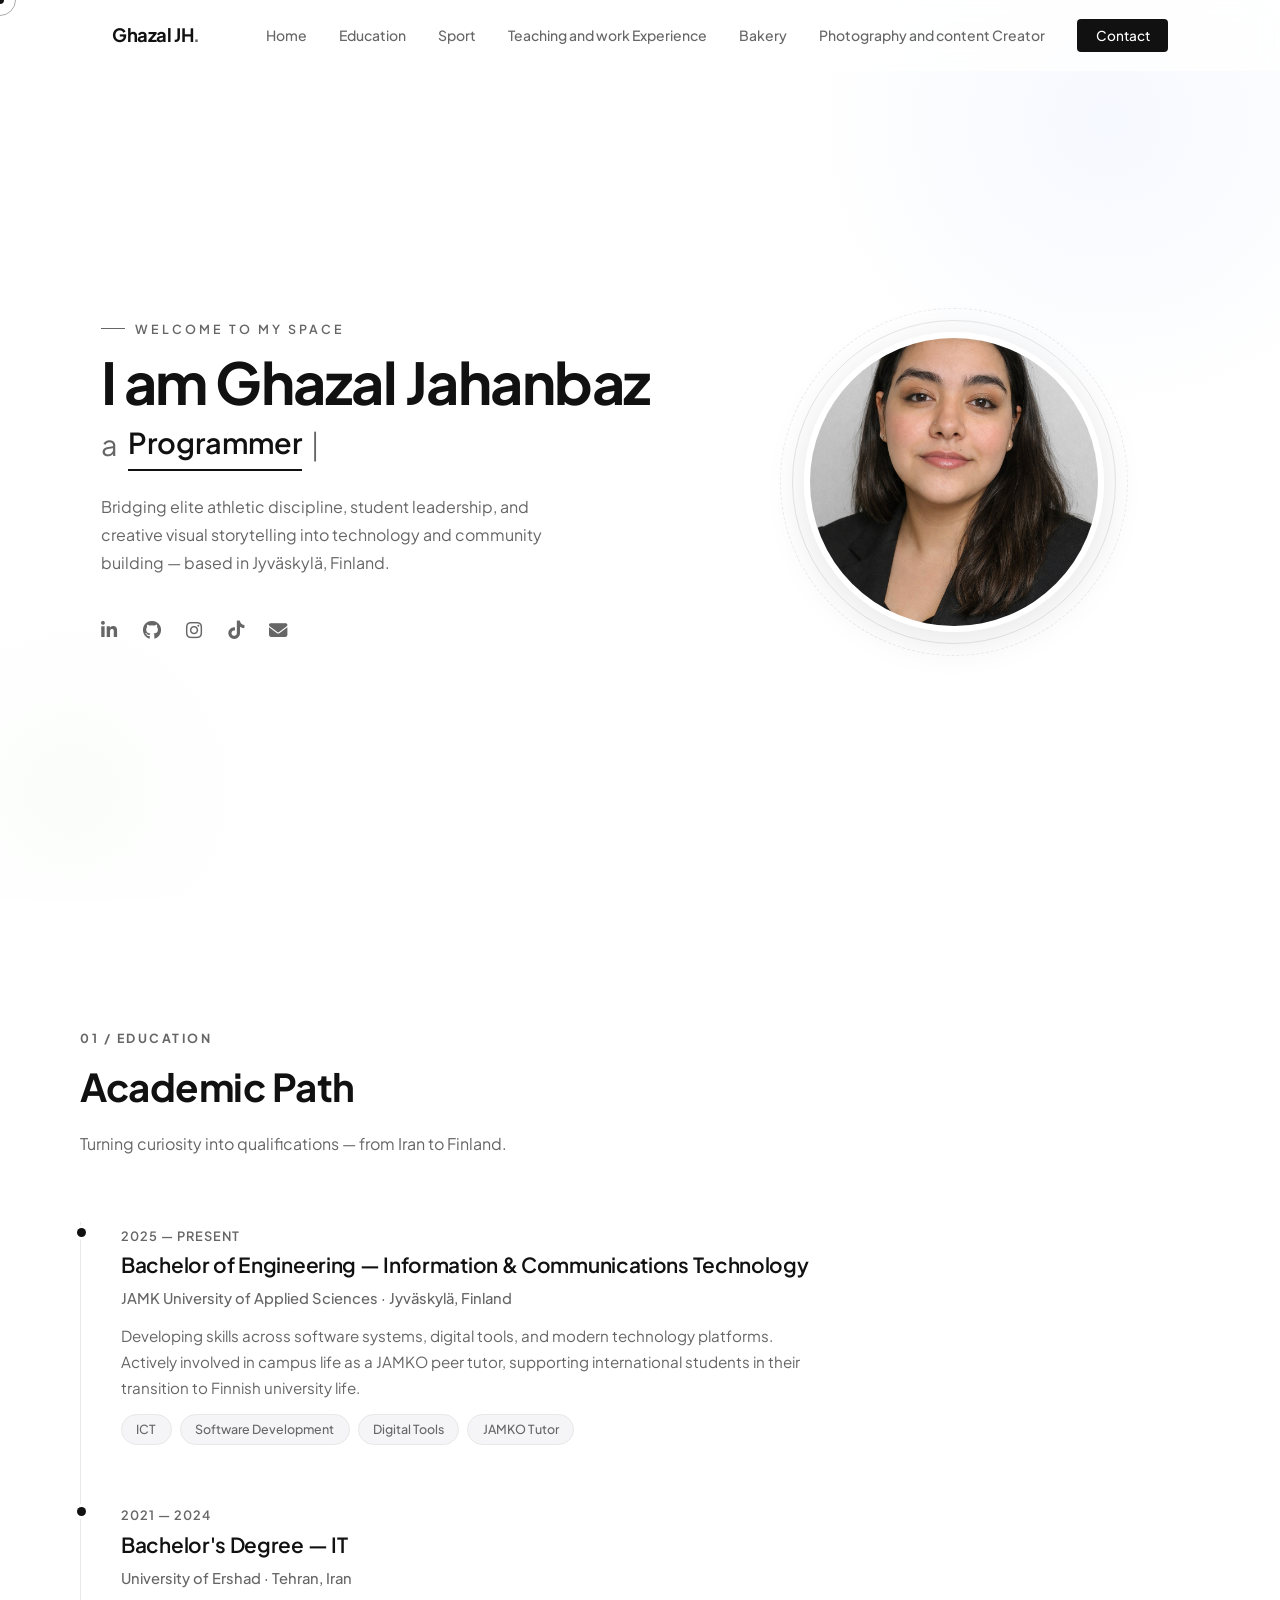
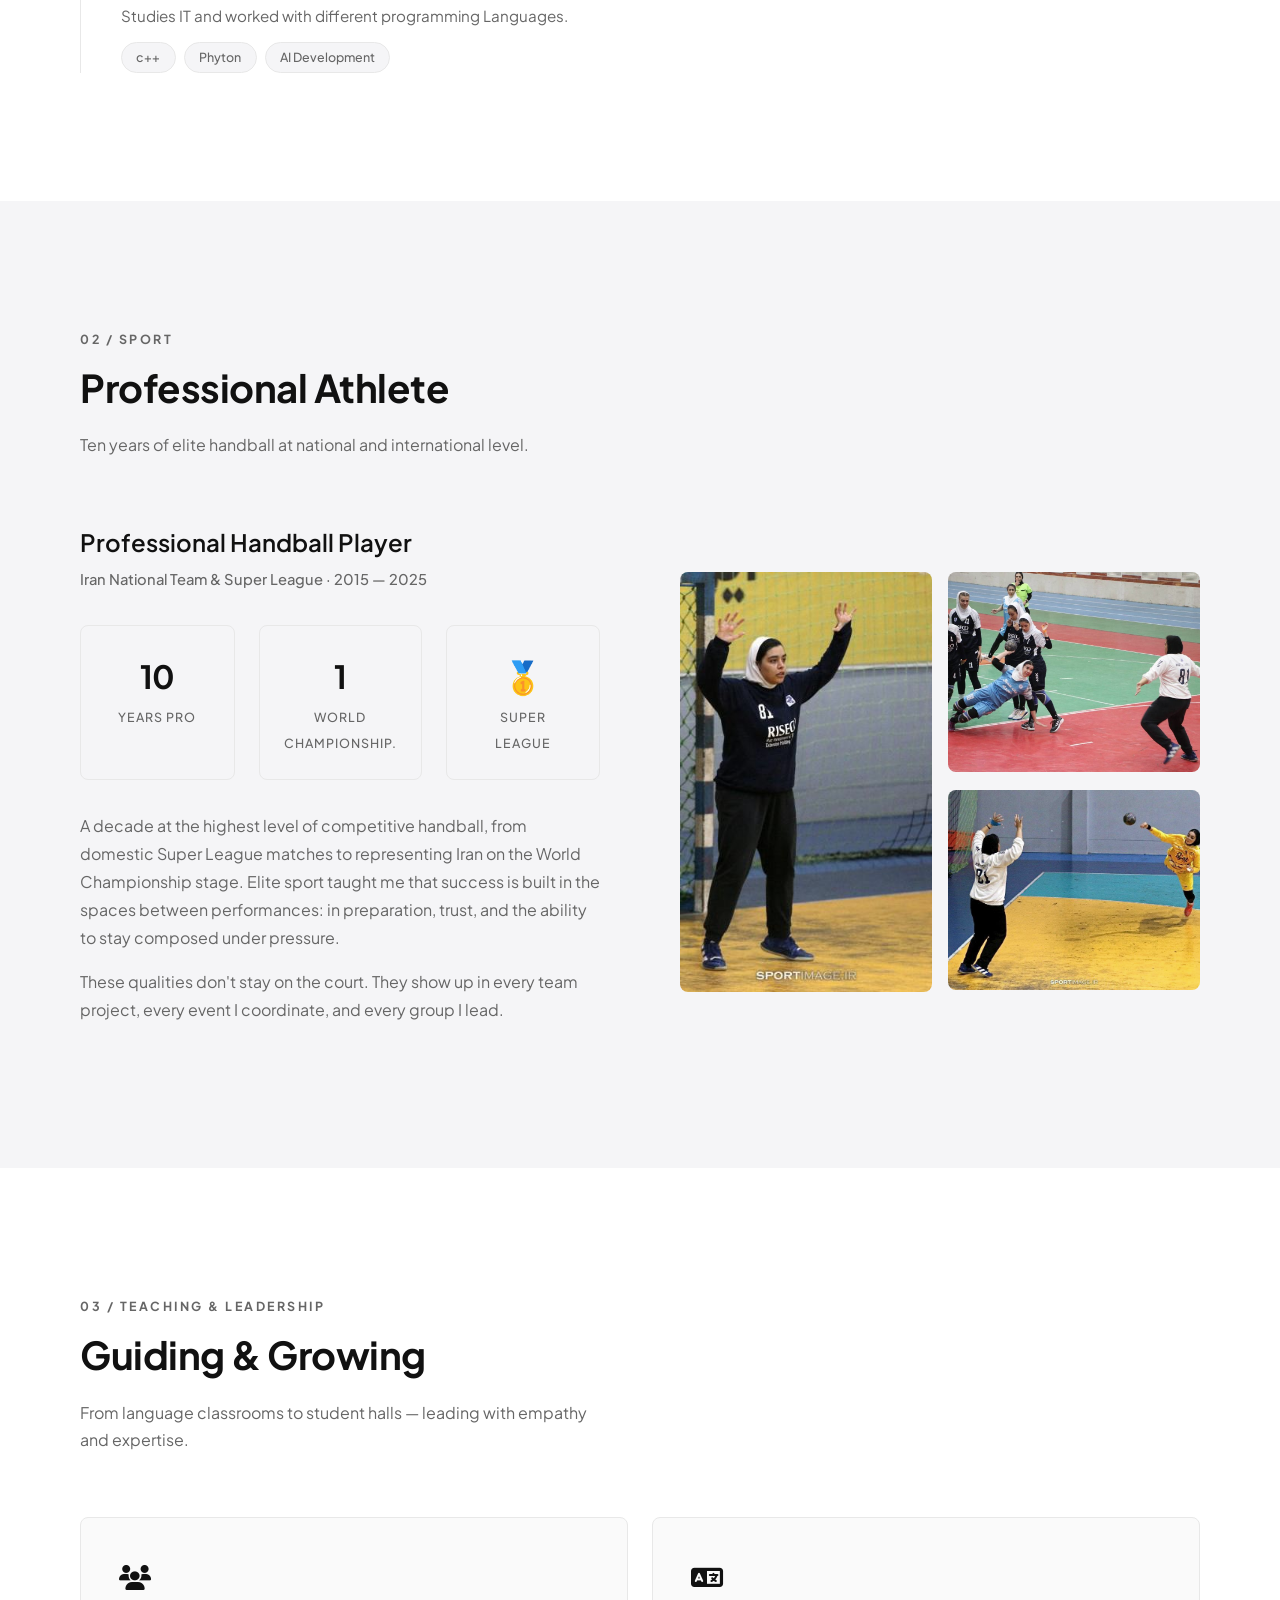
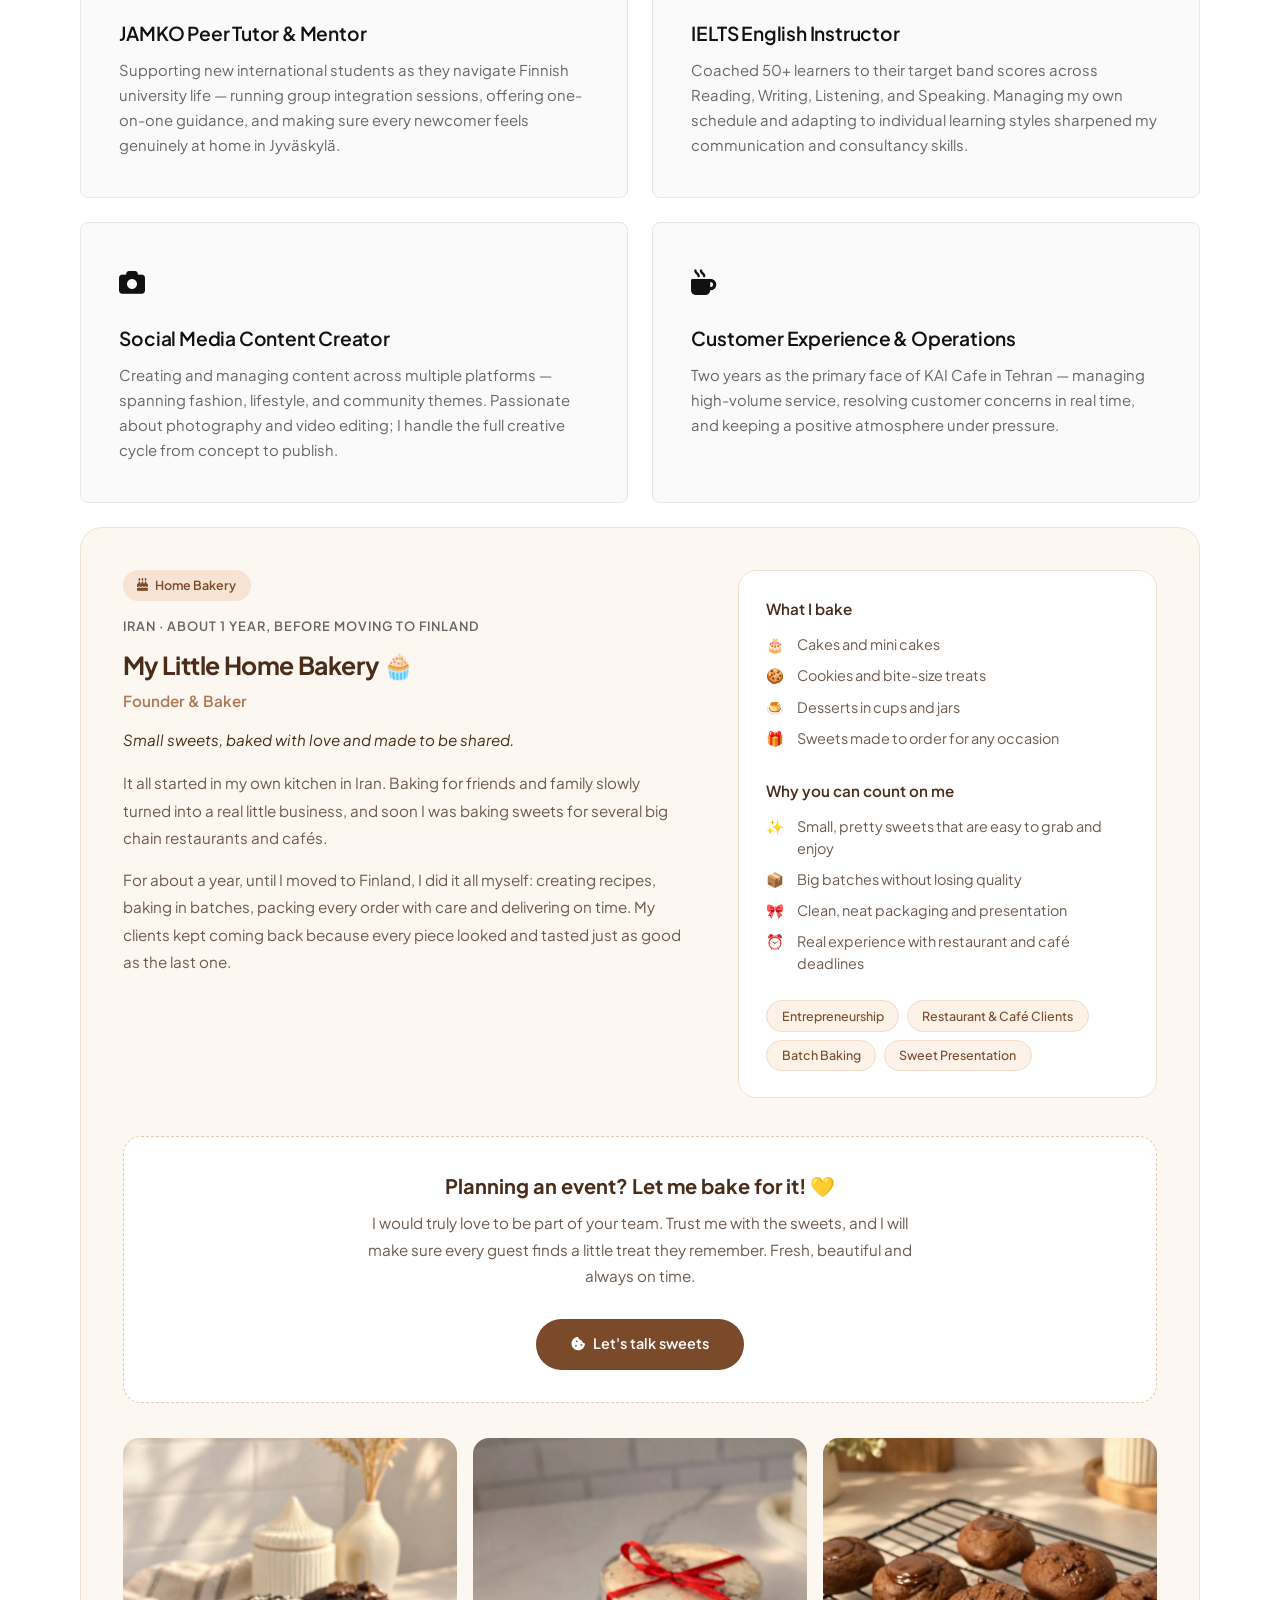
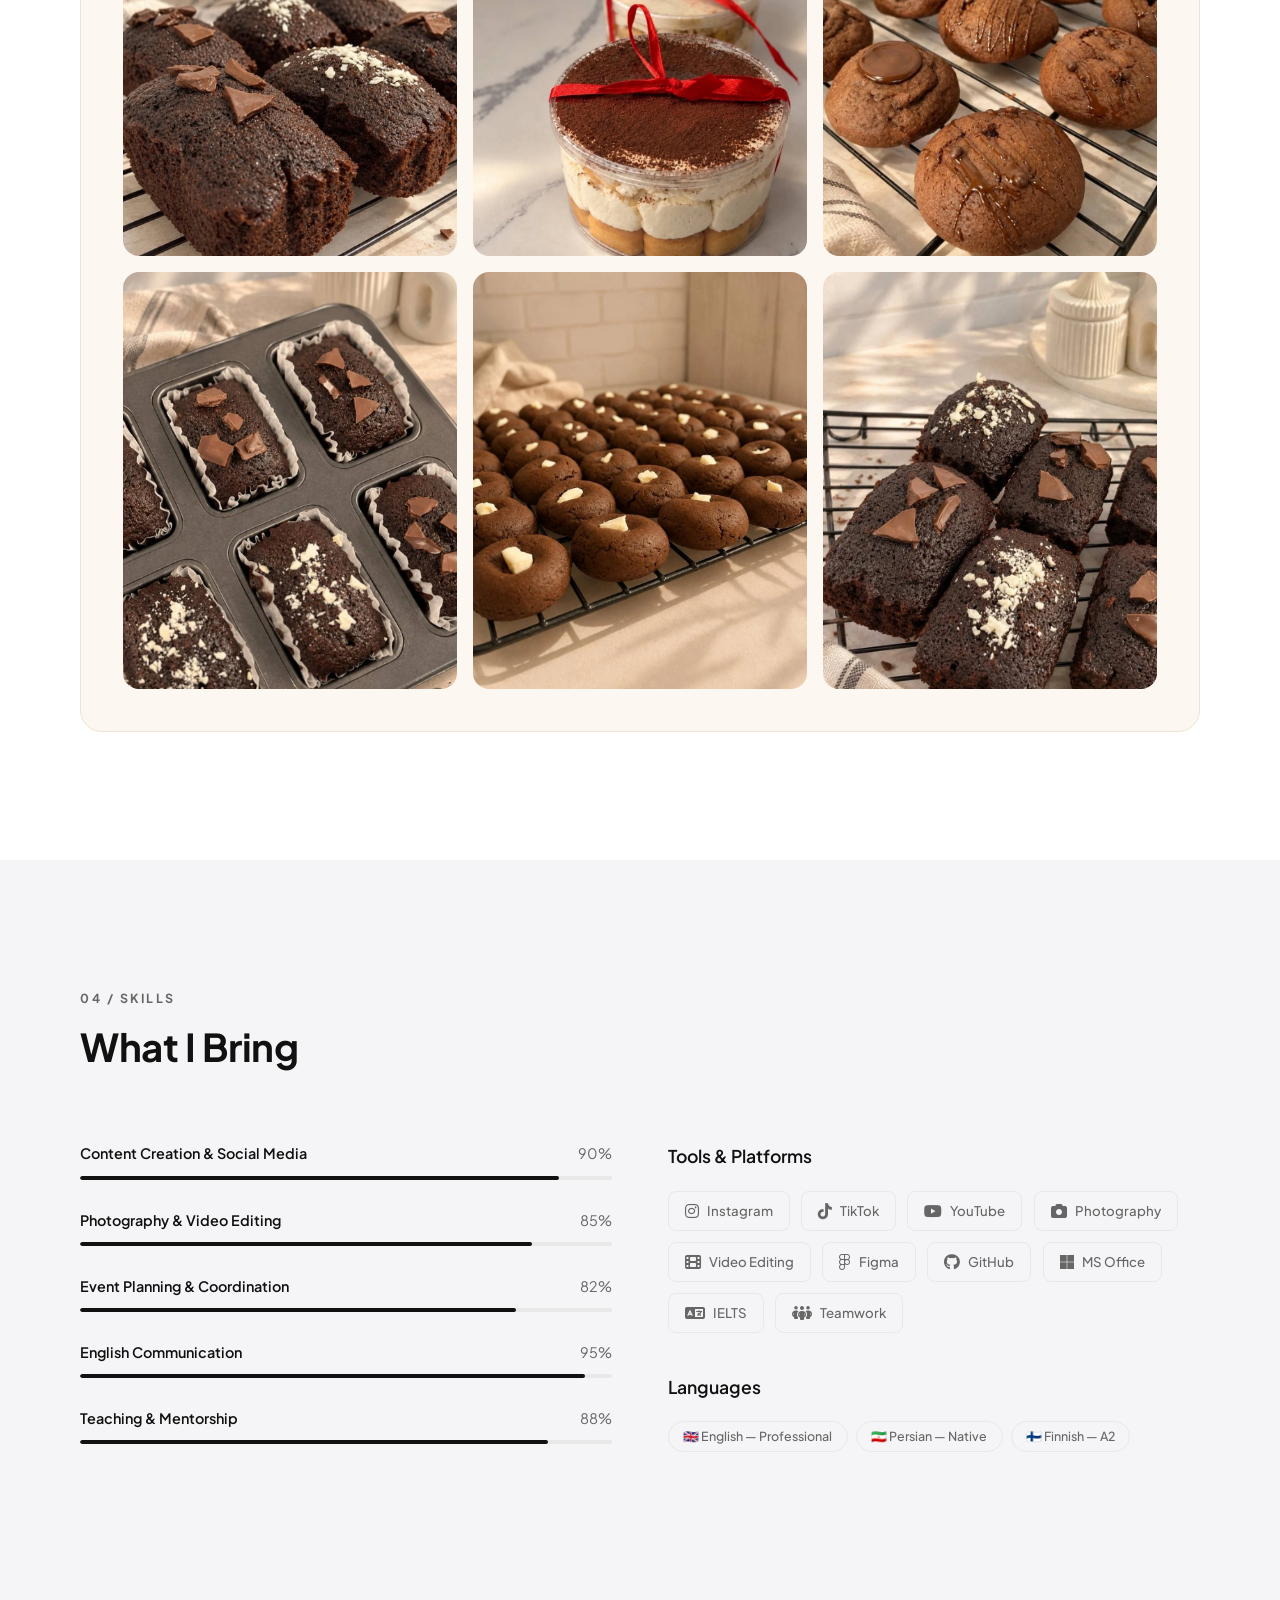
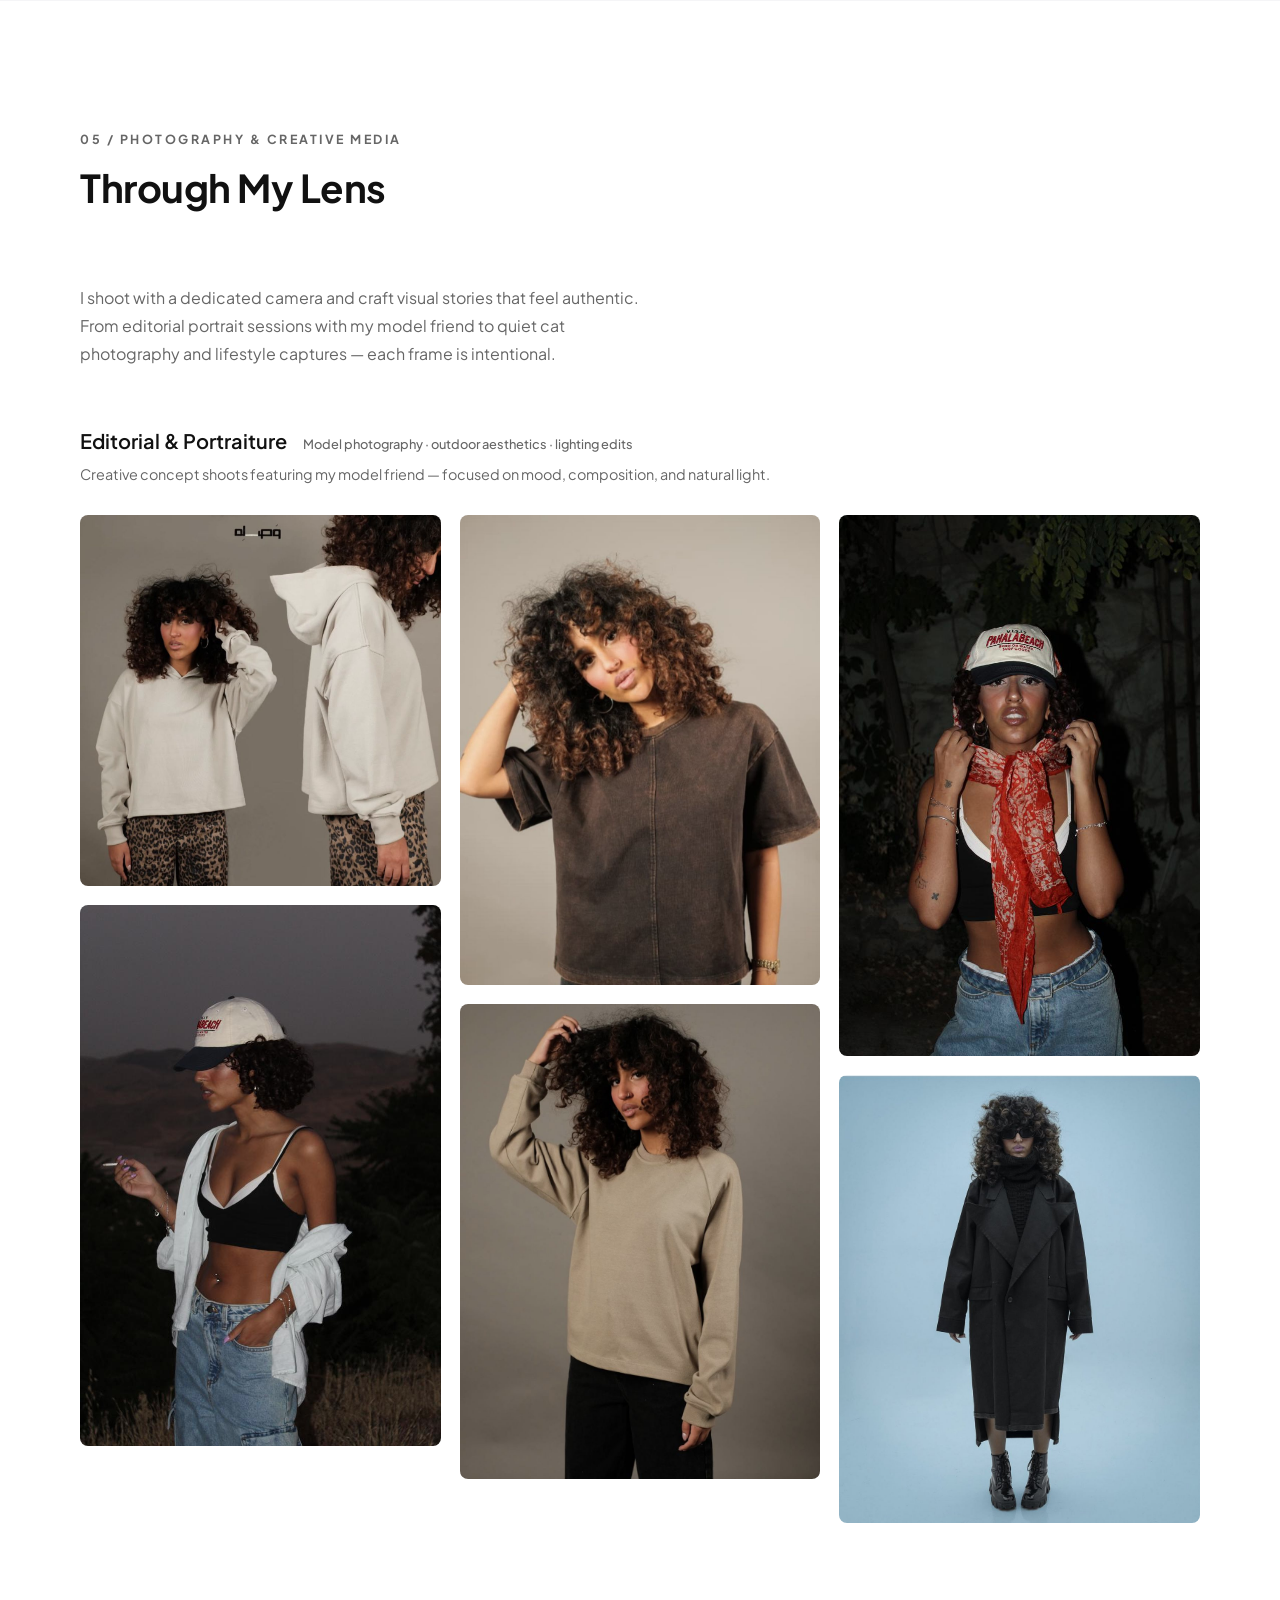
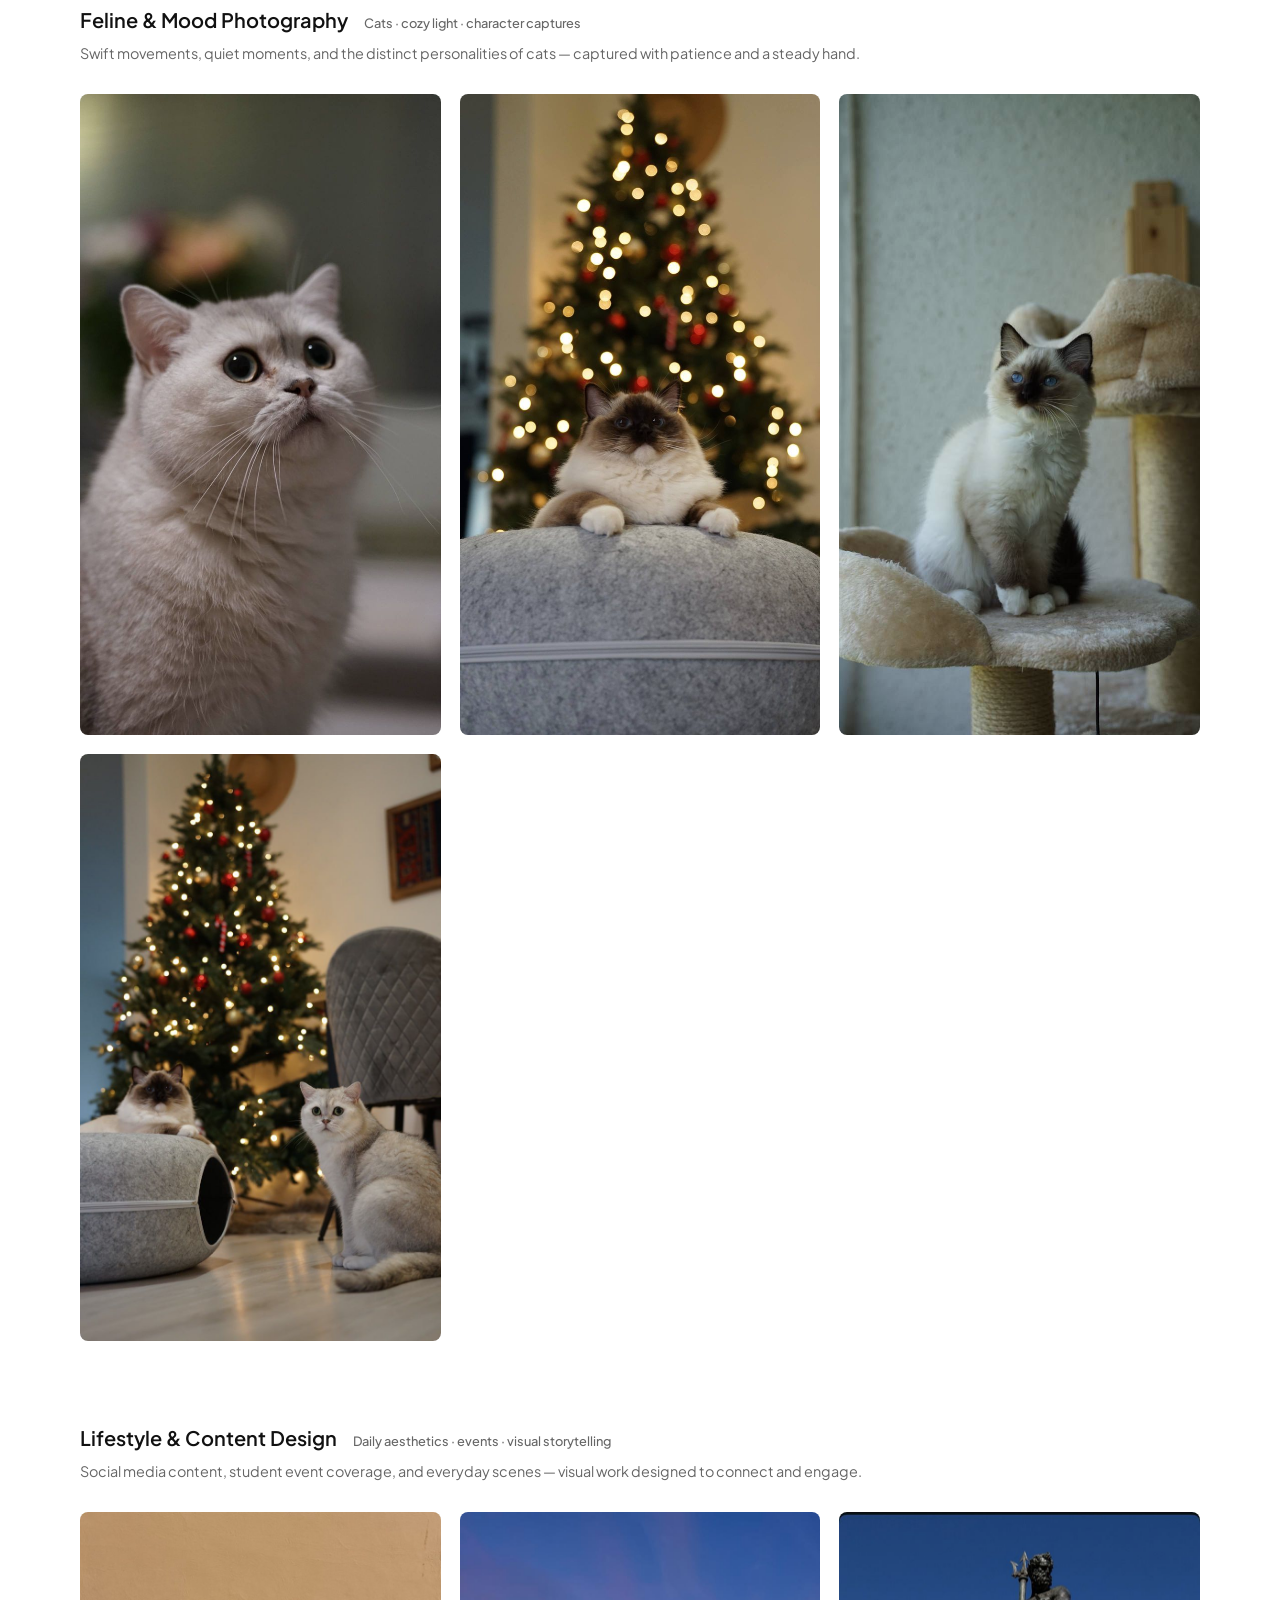
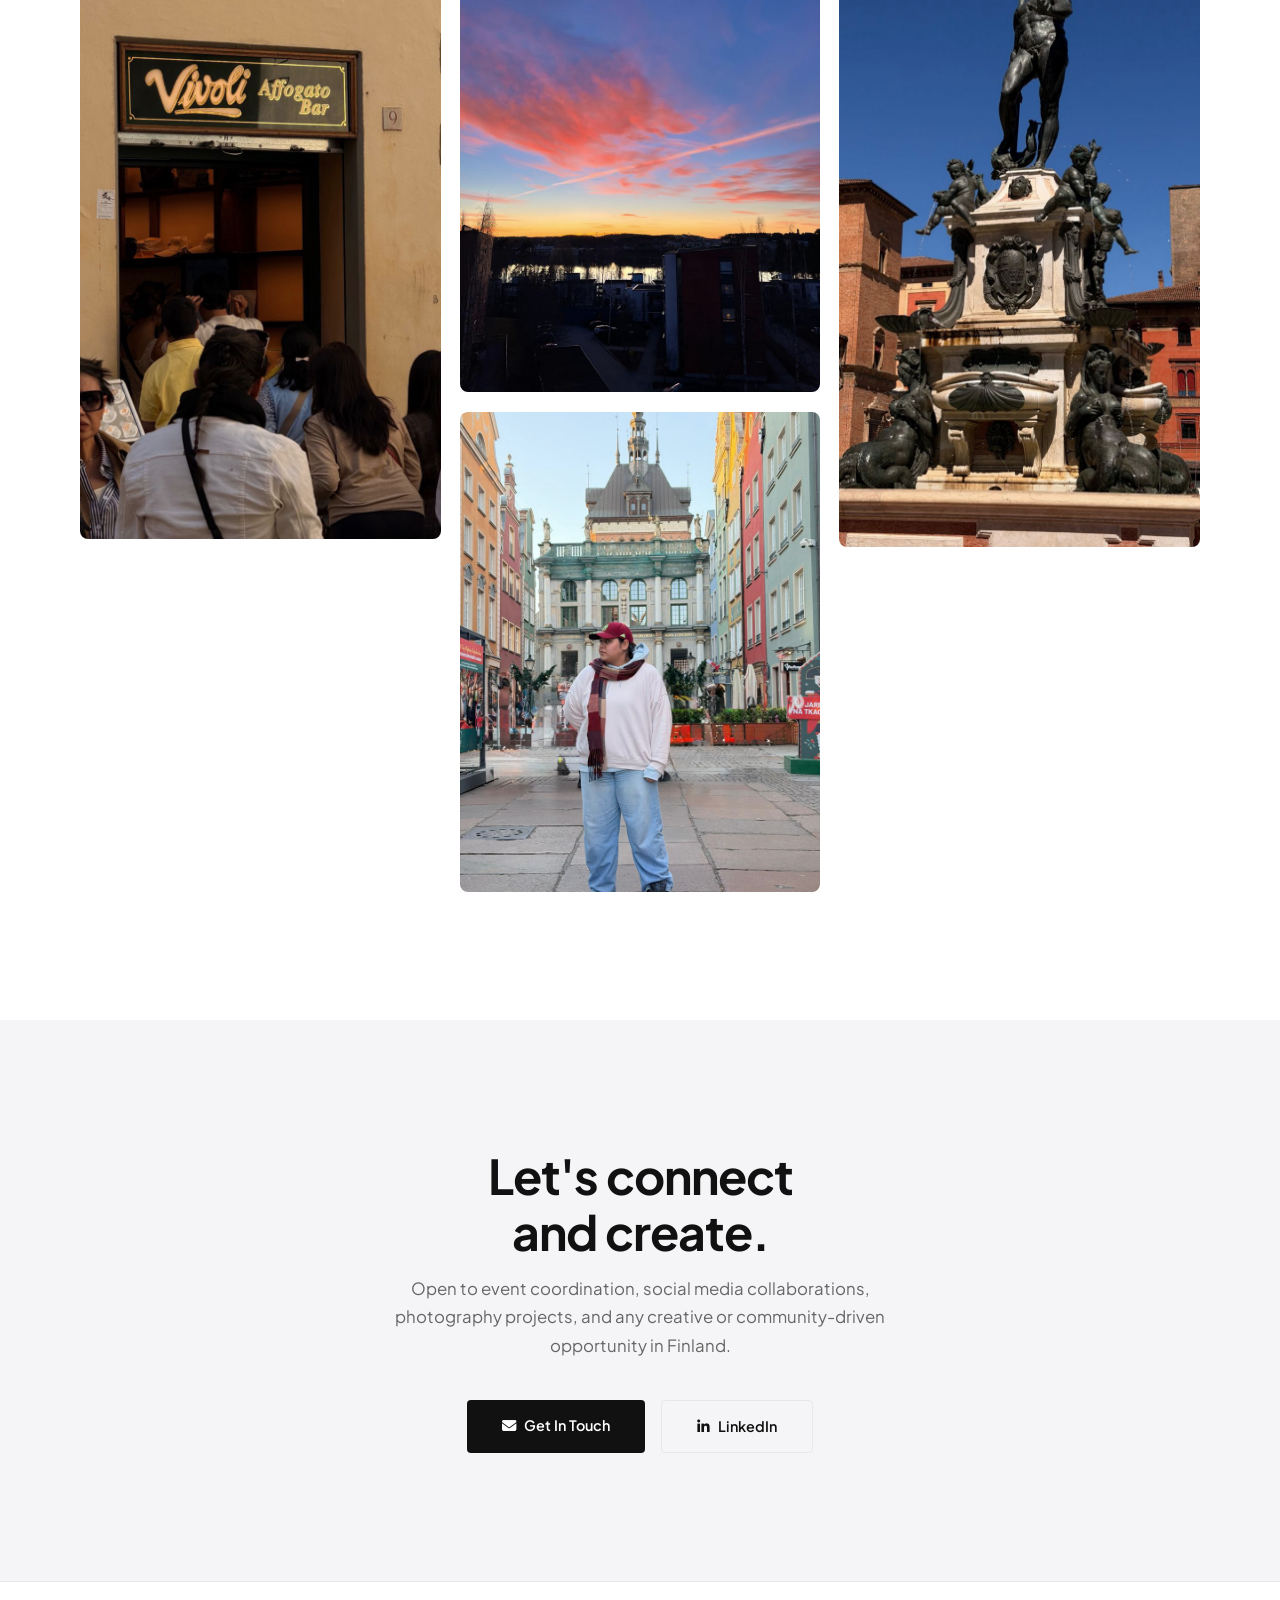
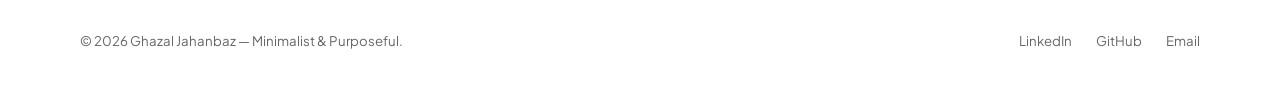
==== index.html @ 5166ee8a "Move bakery call-to-action above the photos Co-Authored-By: Claude Opus 5.5 <noreply@anthropic.com>" ====
<!DOCTYPE html>
<html lang="en">
<head>
  <meta charset="UTF-8">
  <meta name="viewport" content="width=device-width, initial-scale=1.0">
  <meta name="description" content="Ghazal Jahanbaz — ICT Student, Content Creator, JAMKO Peer Tutor & Professional Athlete.">
  <meta name="author" content="Ghazal Jahanbaz">
  <title>Ghazal Jahanbaz</title>
  <link rel="preconnect" href="https://fonts.googleapis.com">
  <link rel="preconnect" href="https://fonts.gstatic.com" crossorigin>
  <link href="https://fonts.googleapis.com/css2?family=Plus+Jakarta+Sans:ital,wght@0,300;0,400;0,500;0,600;0,700;1,300&display=swap" rel="stylesheet">
  <link rel="stylesheet" href="https://cdnjs.cloudflare.com/ajax/libs/font-awesome/6.5.0/css/all.min.css">
  <link rel="stylesheet" href="styles/styles.css">
</head>
<body>

  <div class="cursor-dot" id="cursorDot"></div>
  <div class="cursor-ring" id="cursorRing"></div>

  <div class="lightbox" id="lightbox">
    <button class="lb-close" id="lbClose"><i class="fa-solid fa-xmark"></i></button>
    <img src="" alt="Photo" id="lbImg">
  </div>

  <nav id="navbar">
    <div class="nav-container">
      <div class="logo">Ghazal JH<span class="dot">.</span></div>
      <ul class="nav-links">
        <li><a href="#home">Home</a></li>
        <li><a href="#education">Education</a></li>
        <li><a href="#sport">Sport</a></li>
        <li><a href="#teaching">Teaching and work Experience</a></li>
        <li><a href="#bakery">Bakery</a></li>
        <li><a href="#photography">Photography and content Creator</a></li>
        <li><a href="#contact" class="btn-nav">Contact</a></li>
      </ul>
    </div>
  </nav>

  <main>

    <header id="home" class="hero-section">
      <div class="hero-container">
        <div class="hero-content">
          <p class="hero-eyebrow">Welcome to my space</p>
          <h1>I am Ghazal Jahanbaz</h1>
          <div class="typing-container">
            <span>a&nbsp;</span>
            <span id="dynamic-text">Tutor</span>
            <span class="cursor-blink">|</span>
          </div>
          <p class="hero-desc">
            Bridging elite athletic discipline, student leadership, and creative visual storytelling
            into technology and community building — based in Jyväskylä, Finland.
          </p>
          <div class="hero-socials">
            <a href="https://www.linkedin.com/in/ghazal-jahanbaz" target="_blank" rel="noopener" data-tooltip="LinkedIn">
              <i class="fa-brands fa-linkedin-in"></i>
            </a>
            <a href="https://github.com/ghazaljahanbaz" target="_blank" rel="noopener" data-tooltip="GitHub">
              <i class="fa-brands fa-github"></i>
            </a>
            <a href="https://www.instagram.com/YOUR_HANDLE" target="_blank" rel="noopener" data-tooltip="Instagram">
              <i class="fa-brands fa-instagram"></i>
            </a>
            <a href="https://www.tiktok.com/@YOUR_HANDLE" target="_blank" rel="noopener" data-tooltip="TikTok">
              <i class="fa-brands fa-tiktok"></i>
            </a>
            <a href="mailto:ah2523@student.jamk.fi" data-tooltip="Email">
              <i class="fa-solid fa-envelope"></i>
            </a>
          </div>
        </div>
        <div class="hero-image-wrapper reveal delay-2">
          <div class="img-frame">
            <img src="images/profile.jpg" alt="Ghazal Jahanbaz" class="hero-img"
                 onerror="this.style.display='none'; this.nextElementSibling.style.display='flex';">
            <div class="img-placeholder" style="display:none;">
              <i class="fa-regular fa-image"></i>
              <span>Your Photo Here</span>
            </div>
          </div>
        </div>
      </div>
    </header>

    <section id="education" class="section">
      <div class="container">
        <div class="section-header reveal">
          <span class="section-number">01 / Education</span>
          <h2 class="section-title">Academic Path</h2>
          <p class="section-subtitle">Turning curiosity into qualifications — from Iran to Finland.</p>
        </div>
        <div class="edu-timeline">
          <div class="edu-item reveal delay-1">
            <span class="edu-year">2025 — Present</span>
            <h3>Bachelor of Engineering — Information & Communications Technology</h3>
            <p class="edu-place">JAMK University of Applied Sciences · Jyväskylä, Finland</p>
            <p class="edu-desc">Developing skills across software systems, digital tools, and modern technology platforms. Actively involved in campus life as a JAMKO peer tutor, supporting international students in their transition to Finnish university life.</p>
            <div class="edu-tags">
              <span class="tag-pill">ICT</span>
              <span class="tag-pill">Software Development</span>
              <span class="tag-pill">Digital Tools</span>
              <span class="tag-pill">JAMKO Tutor</span>
            </div>
          </div>
          <div class="edu-item reveal delay-2">
            <span class="edu-year">2021 — 2024</span>
            <h3>Bachelor's Degree — IT</h3>
            <p class="edu-place">University of Ershad · Tehran, Iran</p>
            <p class="edu-desc">Studies IT and worked with different programming Languages.</p>
            <div class="edu-tags">
              <span class="tag-pill">c++</span>
              <span class="tag-pill">Phyton</span>
              <span class="tag-pill">AI Development</span>
            </div>
          </div>
        </div>
      </div>
    </section>

    <section id="sport" class="section bg-dim">
      <div class="container">
        <div class="section-header reveal">
          <span class="section-number">02 / Sport</span>
          <h2 class="section-title">Professional Athlete</h2>
          <p class="section-subtitle">Ten years of elite handball at national and international level.</p>
        </div>
        <div class="sport-layout">
          <div class="sport-text reveal delay-1">
            <h3>Professional Handball Player</h3>
            <p class="sport-sub">Iran National Team & Super League · 2015 — 2025</p>
            <div class="sport-stat-row">
              <div class="stat-box">
                <span class="stat-num">10</span>
                <span class="stat-label">Years Pro</span>
              </div>
              <div class="stat-box">
                <span class="stat-num">1</span>
                <span class="stat-label">World Championship.</span>
              </div>
              <div class="stat-box">
                <span class="stat-num">🥇</span>
                <span class="stat-label">Super League</span>
              </div>
            </div>
            <p>A decade at the highest level of competitive handball, from domestic Super League matches to representing Iran on the World Championship stage. Elite sport taught me that success is built in the spaces between performances: in preparation, trust, and the ability to stay composed under pressure.</p>
            <p>These qualities don't stay on the court. They show up in every team project, every event I coordinate, and every group I lead.</p>
          </div>
          <div class="sport-grid reveal delay-2">
            <div class="photo-item" style="height:420px;">
              <img src="images/sport1.jpg" alt="Handball"
                   onerror="this.parentElement.innerHTML='<div class=\'photo-placeholder-box\' style=\'height:100%\'><i class=\'fa-solid fa-volleyball\'></i><span>sport1.jpg</span></div>'">
            </div>
            <div class="photo-item" style="height:200px;">
              <img src="images/sport2.jpg" alt="Team"
                   onerror="this.parentElement.innerHTML='<div class=\'photo-placeholder-box\' style=\'height:100%\'><i class=\'fa-solid fa-users\'></i><span>sport2.jpg</span></div>'">
            </div>
            <div class="photo-item" style="height:200px;">
              <img src="images/sport3.jpg" alt="Action"
                   onerror="this.parentElement.innerHTML='<div class=\'photo-placeholder-box\' style=\'height:100%\'><i class=\'fa-solid fa-medal\'></i><span>sport3.jpg</span></div>'">
            </div>
          </div>
        </div>
      </div>
    </section>

    <section id="teaching" class="section">
      <div class="container">
        <div class="section-header reveal">
          <span class="section-number">03 / Teaching & Leadership</span>
          <h2 class="section-title">Guiding & Growing</h2>
          <p class="section-subtitle">From language classrooms to student halls — leading with empathy and expertise.</p>
        </div>
        <div class="teaching-grid">
          <div class="t-card reveal delay-1">
            <div class="t-icon"><i class="fa-solid fa-users"></i></div>
            <h3>JAMKO Peer Tutor & Mentor</h3>
            <p>Supporting new international students as they navigate Finnish university life — running group integration sessions, offering one-on-one guidance, and making sure every newcomer feels genuinely at home in Jyväskylä.</p>
          </div>
          <div class="t-card reveal delay-2">
            <div class="t-icon"><i class="fa-solid fa-language"></i></div>
            <h3>IELTS English Instructor</h3>
            <p>Coached 50+ learners to their target band scores across Reading, Writing, Listening, and Speaking. Managing my own schedule and adapting to individual learning styles sharpened my communication and consultancy skills.</p>
          </div>
          <div class="t-card reveal delay-3">
            <div class="t-icon"><i class="fa-solid fa-camera"></i></div>
            <h3>Social Media Content Creator</h3>
            <p>Creating and managing content across multiple platforms — spanning fashion, lifestyle, and community themes. Passionate about photography and video editing; I handle the full creative cycle from concept to publish.</p>
          </div>
          <div class="t-card reveal delay-4">
            <div class="t-icon"><i class="fa-solid fa-mug-hot"></i></div>
            <h3>Customer Experience & Operations</h3>
            <p>Two years as the primary face of KAI Cafe in Tehran — managing high-volume service, resolving customer concerns in real time, and keeping a positive atmosphere under pressure.</p>
          </div>
        </div>

        <div class="bakery-block reveal" id="bakery">
          <div class="bakery-top">
            <div class="bakery-text">
              <div class="bakery-badge"><i class="fa-solid fa-cake-candles"></i> Home Bakery</div>
              <span class="edu-year">Iran · about 1 year, before moving to Finland</span>
              <h3>My Little Home Bakery 🧁</h3>
              <p class="bakery-role">Founder &amp; Baker</p>
              <p class="bakery-lead">Small sweets, baked with love and made to be shared.</p>
              <p>It all started in my own kitchen in Iran. Baking for friends and family slowly turned into a real little business, and soon I was baking sweets for several big chain restaurants and cafés.</p>
              <p>For about a year, until I moved to Finland, I did it all myself: creating recipes, baking in batches, packing every order with care and delivering on time. My clients kept coming back because every piece looked and tasted just as good as the last one.</p>
            </div>
            <div class="bakery-side">
              <p class="tools-title">What I bake</p>
              <ul class="bakery-list">
                <li><span>🎂</span> Cakes and mini cakes</li>
                <li><span>🍪</span> Cookies and bite-size treats</li>
                <li><span>🍮</span> Desserts in cups and jars</li>
                <li><span>🎁</span> Sweets made to order for any occasion</li>
              </ul>
              <p class="tools-title" style="margin-top:1.8rem;">Why you can count on me</p>
              <ul class="bakery-list">
                <li><span>✨</span> Small, pretty sweets that are easy to grab and enjoy</li>
                <li><span>📦</span> Big batches without losing quality</li>
                <li><span>🎀</span> Clean, neat packaging and presentation</li>
                <li><span>⏰</span> Real experience with restaurant and café deadlines</li>
              </ul>
              <div class="edu-tags">
                <span class="tag-pill">Entrepreneurship</span>
                <span class="tag-pill">Restaurant &amp; Café Clients</span>
                <span class="tag-pill">Batch Baking</span>
                <span class="tag-pill">Sweet Presentation</span>
              </div>
            </div>
          </div>
          <div class="bakery-note">
            <p class="bakery-note-title">Planning an event? Let me bake for it! 💛</p>
            <p>I would truly love to be part of your team. Trust me with the sweets, and I will make sure every guest finds a little treat they remember. Fresh, beautiful and always on time.</p>
            <a href="mailto:ah2523@student.jamk.fi" class="btn-primary bakery-btn"><i class="fa-solid fa-cookie-bite" style="margin-right:0.5rem;"></i>Let's talk sweets</a>
          </div>
          <div class="bakery-grid">
            <div class="masonry-item" onclick="openLightbox(this)">
              <img src="images/bakery1.jpg" alt="Chocolate mini loaf cakes" loading="lazy">
              <div class="photo-overlay"><span class="overlay-label">Mini Loaf Cakes</span></div>
            </div>
            <div class="masonry-item" onclick="openLightbox(this)">
              <img src="images/bakery2.jpg" alt="Individual tiramisu cups tied with red ribbon" loading="lazy">
              <div class="photo-overlay"><span class="overlay-label">Tiramisu Cups</span></div>
            </div>
            <div class="masonry-item" onclick="openLightbox(this)">
              <img src="images/bakery3.jpg" alt="Chocolate cookies with ganache and drizzle" loading="lazy">
              <div class="photo-overlay"><span class="overlay-label">Ganache Cookies</span></div>
            </div>
            <div class="masonry-item" onclick="openLightbox(this)">
              <img src="images/bakery4.jpg" alt="Mini cakes fresh from the oven" loading="lazy">
              <div class="photo-overlay"><span class="overlay-label">Fresh From the Oven</span></div>
            </div>
            <div class="masonry-item" onclick="openLightbox(this)">
              <img src="images/bakery5.jpg" alt="A large batch of bite-size chocolate cookies with white chocolate" loading="lazy">
              <div class="photo-overlay"><span class="overlay-label">Bite-Size, Batch-Baked</span></div>
            </div>
            <div class="masonry-item" onclick="openLightbox(this)">
              <img src="images/bakery6.jpg" alt="Mini loaf cakes topped with milk and white chocolate" loading="lazy">
              <div class="photo-overlay"><span class="overlay-label">Milk & White Chocolate</span></div>
            </div>
          </div>
        </div>
      </div>
    </section>

    <section class="section bg-dim">
      <div class="container">
        <div class="section-header reveal">
          <span class="section-number">04 / Skills</span>
          <h2 class="section-title">What I Bring</h2>
        </div>
        <div class="skills-layout">
          <div class="reveal delay-1">
            <div class="skill-item">
              <div class="skill-label"><span>Content Creation & Social Media</span><span class="skill-pct">90%</span></div>
              <div class="bar-track"><div class="bar-fill" data-width="90"></div></div>
            </div>
            <div class="skill-item">
              <div class="skill-label"><span>Photography & Video Editing</span><span class="skill-pct">85%</span></div>
              <div class="bar-track"><div class="bar-fill" data-width="85"></div></div>
            </div>
            <div class="skill-item">
              <div class="skill-label"><span>Event Planning & Coordination</span><span class="skill-pct">82%</span></div>
              <div class="bar-track"><div class="bar-fill" data-width="82"></div></div>
            </div>
            <div class="skill-item">
              <div class="skill-label"><span>English Communication</span><span class="skill-pct">95%</span></div>
              <div class="bar-track"><div class="bar-fill" data-width="95"></div></div>
            </div>
            <div class="skill-item">
              <div class="skill-label"><span>Teaching & Mentorship</span><span class="skill-pct">88%</span></div>
              <div class="bar-track"><div class="bar-fill" data-width="88"></div></div>
            </div>
          </div>
          <div class="reveal delay-2">
            <p class="tools-title">Tools & Platforms</p>
            <div class="tools-grid">
              <span class="tool-chip"><i class="fa-brands fa-instagram"></i> Instagram</span>
              <span class="tool-chip"><i class="fa-brands fa-tiktok"></i> TikTok</span>
              <span class="tool-chip"><i class="fa-brands fa-youtube"></i> YouTube</span>
              <span class="tool-chip"><i class="fa-solid fa-camera"></i> Photography</span>
              <span class="tool-chip"><i class="fa-solid fa-film"></i> Video Editing</span>
              <span class="tool-chip"><i class="fa-brands fa-figma"></i> Figma</span>
              <span class="tool-chip"><i class="fa-brands fa-github"></i> GitHub</span>
              <span class="tool-chip"><i class="fa-brands fa-microsoft"></i> MS Office</span>
              <span class="tool-chip"><i class="fa-solid fa-language"></i> IELTS</span>
              <span class="tool-chip"><i class="fa-solid fa-people-group"></i> Teamwork</span>
            </div>
            <div style="margin-top:2.5rem;">
              <p class="tools-title">Languages</p>
              <div class="edu-tags" style="margin-top:0.8rem;">
                <span class="tag-pill">🇬🇧 English — Professional</span>
                <span class="tag-pill">🇮🇷 Persian — Native</span>
                <span class="tag-pill">🇫🇮 Finnish — A2</span>
              </div>
            </div>
          </div>
        </div>
      </div>
    </section>

    <section id="photography" class="section">
      <div class="container">
        <div class="section-header reveal">
          <span class="section-number">05 / Photography & Creative Media</span>
          <h2 class="section-title">Through My Lens</h2>
        </div>
        <p class="gallery-intro reveal delay-1">
          I shoot with a dedicated camera and craft visual stories that feel authentic.
          From editorial portrait sessions with my model friend to quiet cat photography
          and lifestyle captures — each frame is intentional.
        </p>
        <div class="photo-categories">

          <div class="cat-block reveal">
            <div class="cat-header">
              <h3>Editorial & Portraiture</h3>
              <span class="cat-count">Model photography · outdoor aesthetics · lighting edits</span>
            </div>
            <p class="cat-desc">Creative concept shoots featuring my model friend — focused on mood, composition, and natural light.</p>
            <div class="masonry">
              <div class="masonry-item" onclick="openLightbox(this)">
                <img src="images/model1.jpeg" alt="Portrait 1" onerror="this.parentElement.outerHTML='<div class=\'photo-ph taller\'><i class=\'fa-solid fa-user\'></i><span>model1.jpg</span></div>'">
                <div class="photo-overlay"><span class="overlay-label">Portrait Series</span></div>
              </div>
              <div class="masonry-item" onclick="openLightbox(this)">
                <img src="images/model2.jpeg" alt="Portrait 2" onerror="this.parentElement.outerHTML='<div class=\'photo-ph tall\'><i class=\'fa-solid fa-user\'></i><span>model2.jpg</span></div>'">
                <div class="photo-overlay"><span class="overlay-label">Outdoor Light</span></div>
              </div>
              <div class="masonry-item" onclick="openLightbox(this)">
                <img src="images/model3.jpeg" alt="Portrait 3" onerror="this.parentElement.outerHTML='<div class=\'photo-ph taller\'><i class=\'fa-solid fa-user\'></i><span>model3.jpg</span></div>'">
                <div class="photo-overlay"><span class="overlay-label">Editorial</span></div>
              </div>
              <div class="masonry-item" onclick="openLightbox(this)">
                <img src="images/model4.jpeg" alt="Portrait 4" onerror="this.parentElement.outerHTML='<div class=\'photo-ph\'><i class=\'fa-solid fa-user\'></i><span>model4.jpg</span></div>'">
                <div class="photo-overlay"><span class="overlay-label">Fashion</span></div>
              </div>
              <div class="masonry-item" onclick="openLightbox(this)">
                <img src="images/model5.jpeg" alt="Portrait 5" onerror="this.parentElement.outerHTML='<div class=\'photo-ph tall\'><i class=\'fa-solid fa-user\'></i><span>model5.jpg</span></div>'">
                <div class="photo-overlay"><span class="overlay-label">Natural Light</span></div>
              </div>
              <div class="masonry-item" onclick="openLightbox(this)">
                <img src="images/model6.jpeg" alt="Portrait 6" onerror="this.parentElement.outerHTML='<div class=\'photo-ph\'><i class=\'fa-solid fa-user\'></i><span>model6.jpg</span></div>'">
                <div class="photo-overlay"><span class="overlay-label">Close-up</span></div>
              </div>
            </div>
          </div>

          <div class="cat-block reveal">
            <div class="cat-header">
              <h3>Feline & Mood Photography</h3>
              <span class="cat-count">Cats · cozy light · character captures</span>
            </div>
            <p class="cat-desc">Swift movements, quiet moments, and the distinct personalities of cats — captured with patience and a steady hand.</p>
            <div class="masonry">
              <div class="masonry-item" onclick="openLightbox(this)">
                <img src="images/cat1.jpeg" alt="Cat 1" onerror="this.parentElement.outerHTML='<div class=\'photo-ph tall\'><i class=\'fa-solid fa-cat\'></i><span>cat1.jpg</span></div>'">
                <div class="photo-overlay"><span class="overlay-label">Feline</span></div>
              </div>
              <div class="masonry-item" onclick="openLightbox(this)">
                <img src="images/cat2.jpeg" alt="Cat 2" onerror="this.parentElement.outerHTML='<div class=\'photo-ph\'><i class=\'fa-solid fa-cat\'></i><span>cat2.jpg</span></div>'">
                <div class="photo-overlay"><span class="overlay-label">Mood</span></div>
              </div>
              <div class="masonry-item" onclick="openLightbox(this)">
                <img src="images/cat3.jpeg" alt="Cat 3" onerror="this.parentElement.outerHTML='<div class=\'photo-ph taller\'><i class=\'fa-solid fa-cat\'></i><span>cat3.jpg</span></div>'">
                <div class="photo-overlay"><span class="overlay-label">Golden Hour</span></div>
              </div>
              <div class="masonry-item" onclick="openLightbox(this)">
                <img src="images/cat4.jpeg" alt="Cat 4" onerror="this.parentElement.outerHTML='<div class=\'photo-ph\'><i class=\'fa-solid fa-cat\'></i><span>cat4.jpg</span></div>'">
                <div class="photo-overlay"><span class="overlay-label">Character</span></div>
              </div>
            </div>
          </div>

          <div class="cat-block reveal">
            <div class="cat-header">
              <h3>Lifestyle & Content Design</h3>
              <span class="cat-count">Daily aesthetics · events · visual storytelling</span>
            </div>
            <p class="cat-desc">Social media content, student event coverage, and everyday scenes — visual work designed to connect and engage.</p>
            <div class="masonry">
              <div class="masonry-item" onclick="openLightbox(this)">
                <img src="images/life1.jpeg" alt="Lifestyle 1" onerror="this.parentElement.outerHTML='<div class=\'photo-ph taller\'><i class=\'fa-solid fa-wand-magic-sparkles\'></i><span>life1.jpg</span></div>'">
                <div class="photo-overlay"><span class="overlay-label">Lifestyle</span></div>
              </div>
              <div class="masonry-item" onclick="openLightbox(this)">
                <img src="images/life2.jpeg" alt="Lifestyle 2" onerror="this.parentElement.outerHTML='<div class=\'photo-ph\'><i class=\'fa-solid fa-wand-magic-sparkles\'></i><span>life2.jpg</span></div>'">
                <div class="photo-overlay"><span class="overlay-label">Content</span></div>
              </div>
              <div class="masonry-item" onclick="openLightbox(this)">
                <img src="images/life3.jpeg" alt="Lifestyle 3" onerror="this.parentElement.outerHTML='<div class=\'photo-ph tall\'><i class=\'fa-solid fa-wand-magic-sparkles\'></i><span>life3.jpg</span></div>'">
                <div class="photo-overlay"><span class="overlay-label">Event Coverage</span></div>
              </div>
              <div class="masonry-item" onclick="openLightbox(this)">
                <img src="images/life4.jpeg" alt="Lifestyle 4" onerror="this.parentElement.outerHTML='<div class=\'photo-ph\'><i class=\'fa-solid fa-wand-magic-sparkles\'></i><span>life4.jpg</span></div>'">
                <div class="photo-overlay"><span class="overlay-label">Aesthetic</span></div>
              </div>
            </div>
          </div>

        </div>
      </div>
    </section>

    <section id="contact" class="section bg-dim">
      <div class="container">
        <div class="contact-wrap reveal">
          <h2>Let's connect<br>and create.</h2>
          <p>Open to event coordination, social media collaborations, photography projects, and any creative or community-driven opportunity in Finland.</p>
          <div class="contact-btns">
            <a href="mailto:ah2523@student.jamk.fi" class="btn-primary">
              <i class="fa-solid fa-envelope" style="margin-right:0.5rem;"></i>Get In Touch
            </a>
            <a href="https://www.linkedin.com/in/ghazal-jahanbaz" target="_blank" class="btn-outline">
              <i class="fa-brands fa-linkedin-in" style="margin-right:0.5rem;"></i>LinkedIn
            </a>
          </div>
        </div>
      </div>
    </section>

  </main>

  <footer>
    <div class="footer-inner">
      <span>© 2026 Ghazal Jahanbaz — Minimalist & Purposeful.</span>
      <div class="footer-links">
        <a href="https://www.linkedin.com/in/ghazal-jahanbaz" target="_blank">LinkedIn</a>
        <a href="https://github.com/ghazaljahanbaz" target="_blank">GitHub</a>
        <a href="mailto:ah2523@student.jamk.fi">Email</a>
      </div>
    </div>
  </footer>

  <script>
    const dot  = document.getElementById('cursorDot');
    const ring = document.getElementById('cursorRing');
    let mouseX = 0, mouseY = 0, ringX = 0, ringY = 0;

    document.addEventListener('mousemove', e => {
      mouseX = e.clientX; mouseY = e.clientY;
      dot.style.left = mouseX + 'px';
      dot.style.top  = mouseY + 'px';
    });

    (function animateRing() {
      ringX += (mouseX - ringX) * 0.12;
      ringY += (mouseY - ringY) * 0.12;
      ring.style.left = ringX + 'px';
      ring.style.top  = ringY + 'px';
      requestAnimationFrame(animateRing);
    })();

    document.querySelectorAll('a, button').forEach(el => {
      el.addEventListener('mouseenter', () => {
        ring.style.transform = 'translate(-50%,-50%) scale(1.6)';
        dot.style.transform  = 'translate(-50%,-50%) scale(0)';
      });
      el.addEventListener('mouseleave', () => {
        ring.style.transform = 'translate(-50%,-50%) scale(1)';
        dot.style.transform  = 'translate(-50%,-50%) scale(1)';
      });
    });

    window.addEventListener('scroll', () => {
      document.getElementById('navbar').classList.toggle('scrolled', window.scrollY > 60);
    });

    const revealObserver = new IntersectionObserver((entries) => {
      entries.forEach(entry => {
        if (entry.isIntersecting) {
          entry.target.classList.add('visible');
          entry.target.querySelectorAll('.bar-fill').forEach(bar => {
            bar.style.width = bar.dataset.width + '%';
          });
        }
      });
    }, { threshold: 0.12 });
    document.querySelectorAll('.reveal').forEach(el => revealObserver.observe(el));

    const words = ["Tutor", "Programmer", "IELTS Teacher", "Content Creator", "Home Baker", "Professional Handball Player"];
    let wordIndex = 0;

    function typeWord() {
      const el = document.getElementById('dynamic-text');
      const word = words[wordIndex].split('');
      el.textContent = '';
      let i = 0;
      const type = () => {
        if (i < word.length) { el.textContent += word[i++]; setTimeout(type, 80); }
        else setTimeout(deleteWord, 2200);
      };
      type();
    }

    function deleteWord() {
      const el = document.getElementById('dynamic-text');
      const del = () => {
        if (el.textContent.length > 0) {
          el.textContent = el.textContent.slice(0, -1);
          setTimeout(del, 45);
        } else {
          wordIndex = (wordIndex + 1) % words.length;
          setTimeout(typeWord, 400);
        }
      };
      del();
    }

    typeWord();

    const lightbox = document.getElementById('lightbox');
    const lbImg    = document.getElementById('lbImg');
    const lbClose  = document.getElementById('lbClose');

    function openLightbox(el) {
      const img = el.querySelector('img');
      if (!img || img.naturalWidth === 0) return;
      lbImg.src = img.src;
      lightbox.classList.add('open');
      document.body.style.overflow = 'hidden';
    }

    lbClose.addEventListener('click', closeLightbox);
    lightbox.addEventListener('click', e => { if (e.target === lightbox) closeLightbox(); });
    document.addEventListener('keydown', e => { if (e.key === 'Escape') closeLightbox(); });

    function closeLightbox() {
      lightbox.classList.remove('open');
      document.body.style.overflow = '';
    }
  </script>

</body>
</html>
---- styles/styles.css ----
@import url('https://fonts.googleapis.com/css2?family=Plus+Jakarta+Sans:ital,wght@0,300;0,400;0,500;0,600;0,700;1,300&display=swap');

:root {
  --bg:           #ffffff;
  --bg-dim:       #f5f5f7;
  --bg-card:      #fafafa;
  --text:         #111111;
  --text-muted:   #666666;
  --accent:       #111111;
  --border:       #e8e8e8;
  --font:         'Plus Jakarta Sans', sans-serif;
  --ease:         cubic-bezier(0.25, 0.46, 0.45, 0.94);
  --shadow:       0 2px 20px rgba(0,0,0,0.06);
  --shadow-hover: 0 8px 40px rgba(0,0,0,0.10);
  --radius:       8px;
}

*, *::before, *::after { margin:0; padding:0; box-sizing:border-box; }
html { scroll-behavior: smooth; font-size: 16px; }

body {
  font-family: var(--font);
  background: var(--bg);
  color: var(--text);
  line-height: 1.65;
  -webkit-font-smoothing: antialiased;
  overflow-x: hidden;
  cursor: none;
}

a { text-decoration: none; color: inherit; }
img { display: block; max-width: 100%; }
ul { list-style: none; }

.cursor-dot {
  width: 8px; height: 8px;
  background: var(--text);
  border-radius: 50%;
  position: fixed;
  top: 0; left: 0;
  pointer-events: none;
  z-index: 9999;
  transform: translate(-50%, -50%);
  transition: transform 0.08s var(--ease), opacity 0.2s;
}
.cursor-ring {
  width: 32px; height: 32px;
  border: 1.5px solid rgba(17,17,17,0.35);
  border-radius: 50%;
  position: fixed;
  top: 0; left: 0;
  pointer-events: none;
  z-index: 9998;
  transform: translate(-50%, -50%);
  transition: transform 0.18s var(--ease), width 0.2s, height 0.2s, opacity 0.2s;
}

.reveal {
  opacity: 0;
  transform: translateY(28px);
  transition: opacity 0.7s var(--ease), transform 0.7s var(--ease);
}
.reveal.delay-1 { transition-delay: 0.1s; }
.reveal.delay-2 { transition-delay: 0.2s; }
.reveal.delay-3 { transition-delay: 0.3s; }
.reveal.delay-4 { transition-delay: 0.4s; }
.reveal.visible  { opacity: 1; transform: translateY(0); }

#navbar {
  position: fixed; top: 0; left: 0; width: 100%;
  z-index: 1000;
  background: rgba(255,255,255,0.72);
  backdrop-filter: blur(16px);
  -webkit-backdrop-filter: blur(16px);
  border-bottom: 1px solid transparent;
  transition: all 0.4s var(--ease);
}
#navbar.scrolled {
  background: rgba(255,255,255,0.94);
  border-bottom-color: var(--border);
  box-shadow: 0 1px 24px rgba(0,0,0,0.04);
}
.nav-container {
  max-width: 1120px; margin: 0 auto;
  padding: 1.25rem 2rem;
  display: flex; justify-content: space-between; align-items: center;
}
.logo {
  font-weight: 700; font-size: 1.15rem;
  letter-spacing: -0.4px; cursor: none;
}
.logo .dot { color: var(--text-muted); }
.nav-links { display: flex; gap: 2rem; align-items: center; }
.nav-links a {
  color: var(--text-muted); font-weight: 500;
  font-size: 0.875rem; transition: color 0.25s; cursor: none;
}
.nav-links a:hover { color: var(--text); }
.btn-nav {
  background: var(--accent); color: #fff !important;
  padding: 0.48rem 1.15rem; border-radius: 4px;
  font-size: 0.85rem !important;
}
.btn-nav:hover { background: #000; }

.hero-section {
  min-height: 100vh;
  display: flex; align-items: center;
  padding: 9rem 2rem 5rem;
  position: relative; overflow: hidden;
}
.hero-section::before {
  content: '';
  position: absolute; top: -20%; right: -10%;
  width: 600px; height: 600px;
  background: radial-gradient(circle, rgba(180,200,255,0.12) 0%, transparent 70%);
  pointer-events: none;
}
.hero-section::after {
  content: '';
  position: absolute; bottom: -10%; left: -10%;
  width: 400px; height: 400px;
  background: radial-gradient(circle, rgba(200,230,200,0.08) 0%, transparent 70%);
  pointer-events: none;
}
.hero-container {
  max-width: 1120px; margin: 0 auto;
  display: grid; grid-template-columns: 1.1fr 0.9fr;
  gap: 5rem; align-items: center; position: relative; z-index: 1;
}
.hero-eyebrow {
  font-size: 0.78rem; text-transform: uppercase;
  letter-spacing: 3px; color: var(--text-muted);
  font-weight: 600; margin-bottom: 0.75rem;
  display: flex; align-items: center; gap: 0.6rem;
}
.hero-eyebrow::before {
  content: ''; display: block;
  width: 24px; height: 1px; background: var(--text-muted);
}
.hero-content h1 {
  font-size: clamp(2.4rem, 4.5vw, 3.6rem);
  font-weight: 700; letter-spacing: -1.5px;
  line-height: 1.08; margin-bottom: 0.6rem;
}
.typing-container {
  font-size: clamp(1.3rem, 2.5vw, 1.8rem);
  font-weight: 400; color: var(--text-muted);
  margin-bottom: 1.6rem; height: 44px;
  display: flex; align-items: center; gap: 0.4rem;
}
#dynamic-text {
  color: var(--text); font-weight: 600;
  border-bottom: 2px solid var(--accent); padding-bottom: 2px;
}
.cursor-blink {
  color: var(--text-muted); font-weight: 300;
  animation: blink 0.7s infinite; margin-left: 2px;
}
.hero-desc {
  font-size: 1rem; color: var(--text-muted);
  max-width: 480px; margin-bottom: 2.4rem; line-height: 1.75;
}
.hero-socials { display: flex; align-items: center; gap: 1.6rem; }
.hero-socials a {
  color: var(--text-muted); font-size: 1.15rem;
  transition: color 0.25s, transform 0.25s; cursor: none; position: relative;
}
.hero-socials a:hover { color: var(--text); transform: translateY(-3px); }
.hero-socials a::after {
  content: attr(data-tooltip);
  position: absolute; bottom: -30px; left: 50%;
  transform: translateX(-50%);
  font-size: 0.7rem; font-family: var(--font); font-weight: 500;
  background: var(--text); color: #fff;
  padding: 2px 8px; border-radius: 4px;
  white-space: nowrap; opacity: 0;
  pointer-events: none; transition: opacity 0.2s;
}
.hero-socials a:hover::after { opacity: 1; }

.hero-image-wrapper { display: flex; justify-content: center; align-items: center; }
.img-frame { position: relative; width: 300px; height: 300px; }
.img-frame::before {
  content: '';
  position: absolute; inset: -12px;
  border: 1px solid var(--border); border-radius: 50%; z-index: 0;
  animation: spin-slow 20s linear infinite;
}
.img-frame::after {
  content: '';
  position: absolute; inset: -24px;
  border: 1px dashed rgba(0,0,0,0.08); border-radius: 50%; z-index: 0;
}
.hero-img {
  width: 100%; height: 100%;
  object-fit: cover; border-radius: 50%;
  border: 6px solid var(--bg);
  box-shadow: var(--shadow-hover);
  position: relative; z-index: 1;
  animation: float 7s ease-in-out infinite;
}
.img-placeholder {
  width: 100%; height: 100%; border-radius: 50%;
  background: linear-gradient(135deg, #f0f0f2 0%, #e0e0e8 100%);
  display: flex; flex-direction: column;
  align-items: center; justify-content: center;
  color: var(--text-muted); gap: 0.5rem;
  border: 6px solid var(--bg); box-shadow: var(--shadow-hover);
  position: relative; z-index: 1;
  animation: float 7s ease-in-out infinite;
}
.img-placeholder i { font-size: 2.5rem; opacity: 0.4; }
.img-placeholder span { font-size: 0.75rem; letter-spacing: 1px; opacity: 0.5; }

.section { padding: 8rem 2rem; }
.bg-dim  { background: var(--bg-dim); }
.container { max-width: 1120px; margin: 0 auto; }
.section-header { margin-bottom: 4rem; }
.section-number {
  font-size: 0.78rem; font-weight: 700;
  color: var(--text-muted); letter-spacing: 2.5px;
  text-transform: uppercase; display: block; margin-bottom: 0.4rem;
}
.section-title {
  font-size: clamp(1.8rem, 3vw, 2.5rem);
  font-weight: 700; letter-spacing: -0.5px;
}
.section-subtitle {
  font-size: 1rem; color: var(--text-muted);
  margin-top: 0.75rem; max-width: 520px; line-height: 1.7;
}

.edu-timeline {
  position: relative; padding-left: 2.5rem;
  border-left: 1px solid var(--border);
  display: flex; flex-direction: column; gap: 3.5rem;
}
.edu-item { position: relative; }
.edu-item::before {
  content: '';
  position: absolute; left: -2.5rem; top: 6px;
  width: 9px; height: 9px;
  background: var(--text); border-radius: 50%;
  transform: translateX(-4px); box-shadow: 0 0 0 3px var(--bg);
}
.edu-year {
  font-size: 0.8rem; font-weight: 600; color: var(--text-muted);
  letter-spacing: 1px; text-transform: uppercase; margin-bottom: 0.5rem;
}
.edu-item h3 {
  font-size: 1.3rem; font-weight: 600;
  letter-spacing: -0.3px; margin-bottom: 0.25rem;
}
.edu-place { font-size: 0.92rem; color: var(--text-muted); font-weight: 500; margin-bottom: 0.8rem; }
.edu-tags { display: flex; flex-wrap: wrap; gap: 0.5rem; margin-top: 0.8rem; }
.tag-pill {
  font-size: 0.78rem; font-weight: 500;
  background: var(--bg-dim); border: 1px solid var(--border);
  color: var(--text-muted); padding: 0.28rem 0.9rem; border-radius: 30px;
}
.edu-desc { color: var(--text-muted); font-size: 0.95rem; max-width: 700px; line-height: 1.7; }

.sport-layout { display: grid; grid-template-columns: 1fr 1fr; gap: 5rem; align-items: center; }
.sport-stat-row { display: grid; grid-template-columns: repeat(3, 1fr); gap: 1.5rem; margin: 2rem 0; }
.stat-box {
  padding: 1.5rem; border: 1px solid var(--border);
  border-radius: var(--radius); text-align: center;
  transition: all 0.3s var(--ease);
}
.stat-box:hover { border-color: var(--text-muted); box-shadow: var(--shadow); transform: translateY(-3px); }
.stat-num { font-size: 2rem; font-weight: 700; letter-spacing: -1px; display: block; }
.stat-label {
  font-size: 0.78rem; color: var(--text-muted); font-weight: 500;
  margin-top: 0.2rem; text-transform: uppercase; letter-spacing: 1px;
}
.sport-text h3 { font-size: 1.5rem; font-weight: 600; margin-bottom: 0.3rem; }
.sport-sub { color: var(--text-muted); font-weight: 500; margin-bottom: 1rem; font-size: 0.92rem; }
.sport-text p { color: var(--text-muted); line-height: 1.75; margin-bottom: 1rem; }

.sport-grid { display: grid; grid-template-columns: 1fr 1fr; grid-template-rows: auto auto; gap: 1rem; }
.sport-grid .photo-item:first-child { grid-row: span 2; }
.photo-item { overflow: hidden; border-radius: var(--radius); }
.photo-item img {
  width: 100%; height: 100%; object-fit: cover;
  transition: transform 0.5s var(--ease), filter 0.3s; filter: grayscale(15%);
}
.photo-item:hover img { transform: scale(1.04); filter: grayscale(0%); }
.photo-placeholder-box {
  width: 100%; background: var(--bg-dim);
  display: flex; flex-direction: column;
  align-items: center; justify-content: center;
  color: var(--text-muted); gap: 0.4rem;
  border-radius: var(--radius); min-height: 200px;
}
.photo-placeholder-box i { font-size: 1.8rem; opacity: 0.3; }
.photo-placeholder-box span { font-size: 0.72rem; letter-spacing: 1px; opacity: 0.4; }

.teaching-grid { display: grid; grid-template-columns: 1fr 1fr; gap: 1.5rem; }
.t-card {
  background: var(--bg-card); border: 1px solid var(--border);
  border-radius: var(--radius); padding: 2.4rem;
  transition: all 0.3s var(--ease); position: relative; overflow: hidden;
}
.t-card::before {
  content: ''; position: absolute; bottom: 0; left: 0;
  width: 100%; height: 2px; background: var(--text);
  transform: scaleX(0); transform-origin: left; transition: transform 0.35s var(--ease);
}
.t-card:hover { border-color: var(--text-muted); transform: translateY(-4px); box-shadow: var(--shadow); }
.t-card:hover::before { transform: scaleX(1); }
.t-icon { font-size: 1.6rem; margin-bottom: 1.2rem; }
.t-card h3 { font-size: 1.2rem; font-weight: 600; margin-bottom: 0.5rem; letter-spacing: -0.2px; }
.t-card p { color: var(--text-muted); font-size: 0.93rem; line-height: 1.7; }

.bakery-block {
  margin-top: 1.5rem; scroll-margin-top: 6rem;
  background: #fdf7f1; border: 1px solid #f0e2d3;
  border-radius: 22px; padding: 2.6rem;
}
.bakery-top { display: grid; grid-template-columns: 1.15fr 0.85fr; gap: 3rem; margin-bottom: 2.4rem; }
.bakery-top > * { min-width: 0; }
.bakery-badge {
  display: inline-flex; align-items: center; gap: 0.45rem;
  background: #f6e3d3; color: #7a4a2b; font-size: 0.78rem; font-weight: 600;
  padding: 0.35rem 0.9rem; border-radius: 30px; margin-bottom: 0.9rem;
}
.bakery-text h3 { font-size: 1.55rem; font-weight: 700; letter-spacing: -0.4px; margin: 0.3rem 0 0.1rem; color: #4a2c1a; }
.bakery-role { font-size: 0.9rem; font-weight: 600; color: #b07850 !important; margin-bottom: 0.7rem !important; }
.bakery-lead { font-size: 1.08rem; font-style: italic; font-weight: 400; color: #4a2c1a !important; margin-bottom: 1rem !important; }
.bakery-text p { color: #6e5a4c; font-size: 0.95rem; line-height: 1.8; margin-bottom: 0.9rem; }
.bakery-side { background: #fff; border: 1px solid #f0e2d3; border-radius: 18px; padding: 1.6rem 1.7rem; }
.bakery-side .tools-title { font-size: 0.95rem; margin-bottom: 0.8rem; color: #4a2c1a; }
.bakery-list { display: flex; flex-direction: column; gap: 0.6rem; }
.bakery-list li { display: flex; gap: 0.7rem; align-items: baseline; color: #6e5a4c; font-size: 0.9rem; line-height: 1.5; }
.bakery-list li span { flex-shrink: 0; width: 1.2rem; }
.bakery-side .edu-tags { margin-top: 1.6rem; }
.bakery-side .tag-pill { background: #fdf2e8; border-color: #f0dcc8; color: #7a4a2b; }
.bakery-grid { display: grid; grid-template-columns: repeat(3, 1fr); gap: 1rem; }
.bakery-grid .masonry-item { margin: 0; aspect-ratio: 4 / 5; border-radius: 16px; }
.bakery-grid .masonry-item img { width: 100%; height: 100%; object-fit: cover; filter: none; }
.bakery-note {
  margin: 0 0 2.2rem; text-align: center;
  background: #fff; border: 1.5px dashed #e3c9b2; border-radius: 18px; padding: 2rem 1.6rem;
}
.bakery-note-title { font-size: 1.25rem; font-weight: 700; color: #4a2c1a; margin-bottom: 0.5rem; }
.bakery-note p:not(.bakery-note-title) { color: #6e5a4c; max-width: 560px; margin: 0 auto 1.4rem; line-height: 1.75; font-size: 0.95rem; }
.btn-primary.bakery-btn { display: inline-flex; align-items: center; margin-top: 0.4rem; background: #7a4a2b; border-radius: 30px; }
.btn-primary.bakery-btn:hover { background: #5e3820; }
.bakery-text .edu-year { display: block; }

.skills-layout { display: grid; grid-template-columns: 1fr 1fr; gap: 3.5rem; align-items: start; }
.skill-item { margin-bottom: 1.8rem; }
.skill-label { display: flex; justify-content: space-between; font-weight: 600; font-size: 0.9rem; margin-bottom: 0.6rem; }
.skill-pct { color: var(--text-muted); font-weight: 400; }
.bar-track { height: 4px; background: var(--border); border-radius: 10px; overflow: hidden; }
.bar-fill { height: 100%; background: var(--accent); border-radius: 10px; width: 0; transition: width 1.2s var(--ease); }
.tools-title { font-size: 1.1rem; font-weight: 600; margin-bottom: 1.2rem; }
.tools-grid { display: flex; flex-wrap: wrap; gap: 0.7rem; }
.tool-chip {
  display: flex; align-items: center; gap: 0.5rem;
  background: var(--bg-dim); border: 1px solid var(--border);
  border-radius: var(--radius); padding: 0.5rem 1rem;
  font-size: 0.83rem; font-weight: 500; color: var(--text-muted);
  transition: all 0.25s var(--ease);
}
.tool-chip:hover { border-color: var(--text-muted); color: var(--text); transform: translateY(-2px); }
.tool-chip i { font-size: 1rem; }

.gallery-intro { color: var(--text-muted); max-width: 580px; margin-bottom: 3.5rem; font-size: 1rem; line-height: 1.75; }
.photo-categories { display: flex; flex-direction: column; gap: 5rem; }
.cat-header { display: flex; align-items: baseline; gap: 1rem; margin-bottom: 0.4rem; }
.cat-header h3 { font-size: 1.25rem; font-weight: 600; }
.cat-count { font-size: 0.8rem; color: var(--text-muted); font-weight: 500; }
.cat-desc { color: var(--text-muted); font-size: 0.9rem; margin-bottom: 1.8rem; line-height: 1.6; }

.masonry { columns: 3; column-gap: 1.2rem; }
.masonry-item {
  break-inside: avoid; margin-bottom: 1.2rem;
  position: relative; overflow: hidden; border-radius: var(--radius); cursor: none;
}
.masonry-item img { width: 100%; display: block; transition: transform 0.5s var(--ease), filter 0.4s; filter: grayscale(10%); }
.masonry-item:hover img { transform: scale(1.04); filter: grayscale(0%); }
.photo-overlay {
  position: absolute; inset: 0;
  background: linear-gradient(to top, rgba(0,0,0,0.55) 0%, transparent 60%);
  opacity: 0; transition: opacity 0.35s var(--ease);
  display: flex; align-items: flex-end; padding: 1.2rem;
}
.masonry-item:hover .photo-overlay { opacity: 1; }
.overlay-label { color: #fff; font-size: 0.78rem; font-weight: 600; text-transform: uppercase; letter-spacing: 1.5px; }

.photo-ph {
  background: linear-gradient(135deg, var(--bg-dim) 0%, #e8e8ec 100%);
  display: flex; flex-direction: column; align-items: center; justify-content: center;
  color: var(--text-muted); gap: 0.5rem; border-radius: var(--radius); padding: 3rem 1rem;
  break-inside: avoid; margin-bottom: 1.2rem;
}
.photo-ph i { font-size: 1.6rem; opacity: 0.25; }
.photo-ph span { font-size: 0.7rem; letter-spacing: 1.5px; opacity: 0.35; text-transform: uppercase; }
.photo-ph.tall { padding: 5rem 1rem; }
.photo-ph.taller { padding: 7rem 1rem; }

.lightbox {
  position: fixed; inset: 0; background: rgba(0,0,0,0.92);
  z-index: 5000; display: none; align-items: center; justify-content: center;
  backdrop-filter: blur(8px);
}
.lightbox.open { display: flex; }
.lightbox img { max-width: 88vw; max-height: 88vh; object-fit: contain; border-radius: 4px; box-shadow: 0 30px 80px rgba(0,0,0,0.5); }
.lb-close {
  position: absolute; top: 1.5rem; right: 1.5rem;
  color: rgba(255,255,255,0.7); font-size: 1.5rem;
  cursor: none; transition: color 0.2s; background: none; border: none;
}
.lb-close:hover { color: #fff; }

.contact-wrap { text-align: center; max-width: 560px; margin: 0 auto; }
.contact-wrap h2 { font-size: clamp(2rem, 4vw, 3rem); font-weight: 700; letter-spacing: -1px; margin-bottom: 1rem; line-height: 1.15; }
.contact-wrap p { color: var(--text-muted); font-size: 1.05rem; margin-bottom: 2.5rem; line-height: 1.7; }
.contact-btns { display: flex; gap: 1rem; justify-content: center; flex-wrap: wrap; }
.btn-primary {
  background: var(--accent); color: #fff;
  padding: 0.85rem 2.2rem; border-radius: 4px;
  font-weight: 600; font-size: 0.9rem; transition: all 0.25s var(--ease); cursor: none;
}
.btn-primary:hover { background: #000; transform: translateY(-2px); box-shadow: var(--shadow-hover); }
.btn-outline {
  border: 1px solid var(--border); color: var(--text);
  padding: 0.85rem 2.2rem; border-radius: 4px;
  font-weight: 600; font-size: 0.9rem; transition: all 0.25s var(--ease); cursor: none;
}
.btn-outline:hover { border-color: var(--text-muted); transform: translateY(-2px); }

footer { border-top: 1px solid var(--border); padding: 3rem 2rem; }
.footer-inner {
  max-width: 1120px; margin: 0 auto;
  display: flex; justify-content: space-between; align-items: center;
  flex-wrap: wrap; gap: 1rem; font-size: 0.83rem; color: var(--text-muted);
}
.footer-links { display: flex; gap: 1.5rem; }
.footer-links a { color: var(--text-muted); transition: color 0.2s; cursor: none; }
.footer-links a:hover { color: var(--text); }

@keyframes blink     { 50% { opacity: 0; } }
@keyframes float     { 0%, 100% { transform: translateY(0); } 50% { transform: translateY(-12px); } }
@keyframes spin-slow { from { transform: rotate(0deg); } to { transform: rotate(360deg); } }

@media (max-width: 960px) {
  .hero-container, .sport-layout, .skills-layout { grid-template-columns: 1fr; gap: 3rem; }
  .hero-content { text-align: center; }
  .hero-eyebrow { justify-content: center; }
  .hero-desc { margin: 0 auto 2.5rem; }
  .hero-socials { justify-content: center; }
  .hero-image-wrapper { justify-content: center; }
  .teaching-grid, .bakery-top { grid-template-columns: 1fr; }
  .bakery-top { gap: 2rem; }
  .masonry { columns: 2; }
}
@media (max-width: 600px) {
  .nav-container { padding: 1rem 1.2rem; }
  .nav-links { gap: 1rem; flex-wrap: wrap; justify-content: center; }
  .section { padding: 5rem 1.2rem; }
  .masonry { columns: 1; }
  .bakery-block { padding: 1.4rem; }
  .bakery-grid { grid-template-columns: repeat(2, 1fr); gap: 0.6rem; }
  .sport-stat-row { grid-template-columns: repeat(3,1fr); gap: 0.7rem; }
  .contact-btns { flex-direction: column; align-items: center; }
}
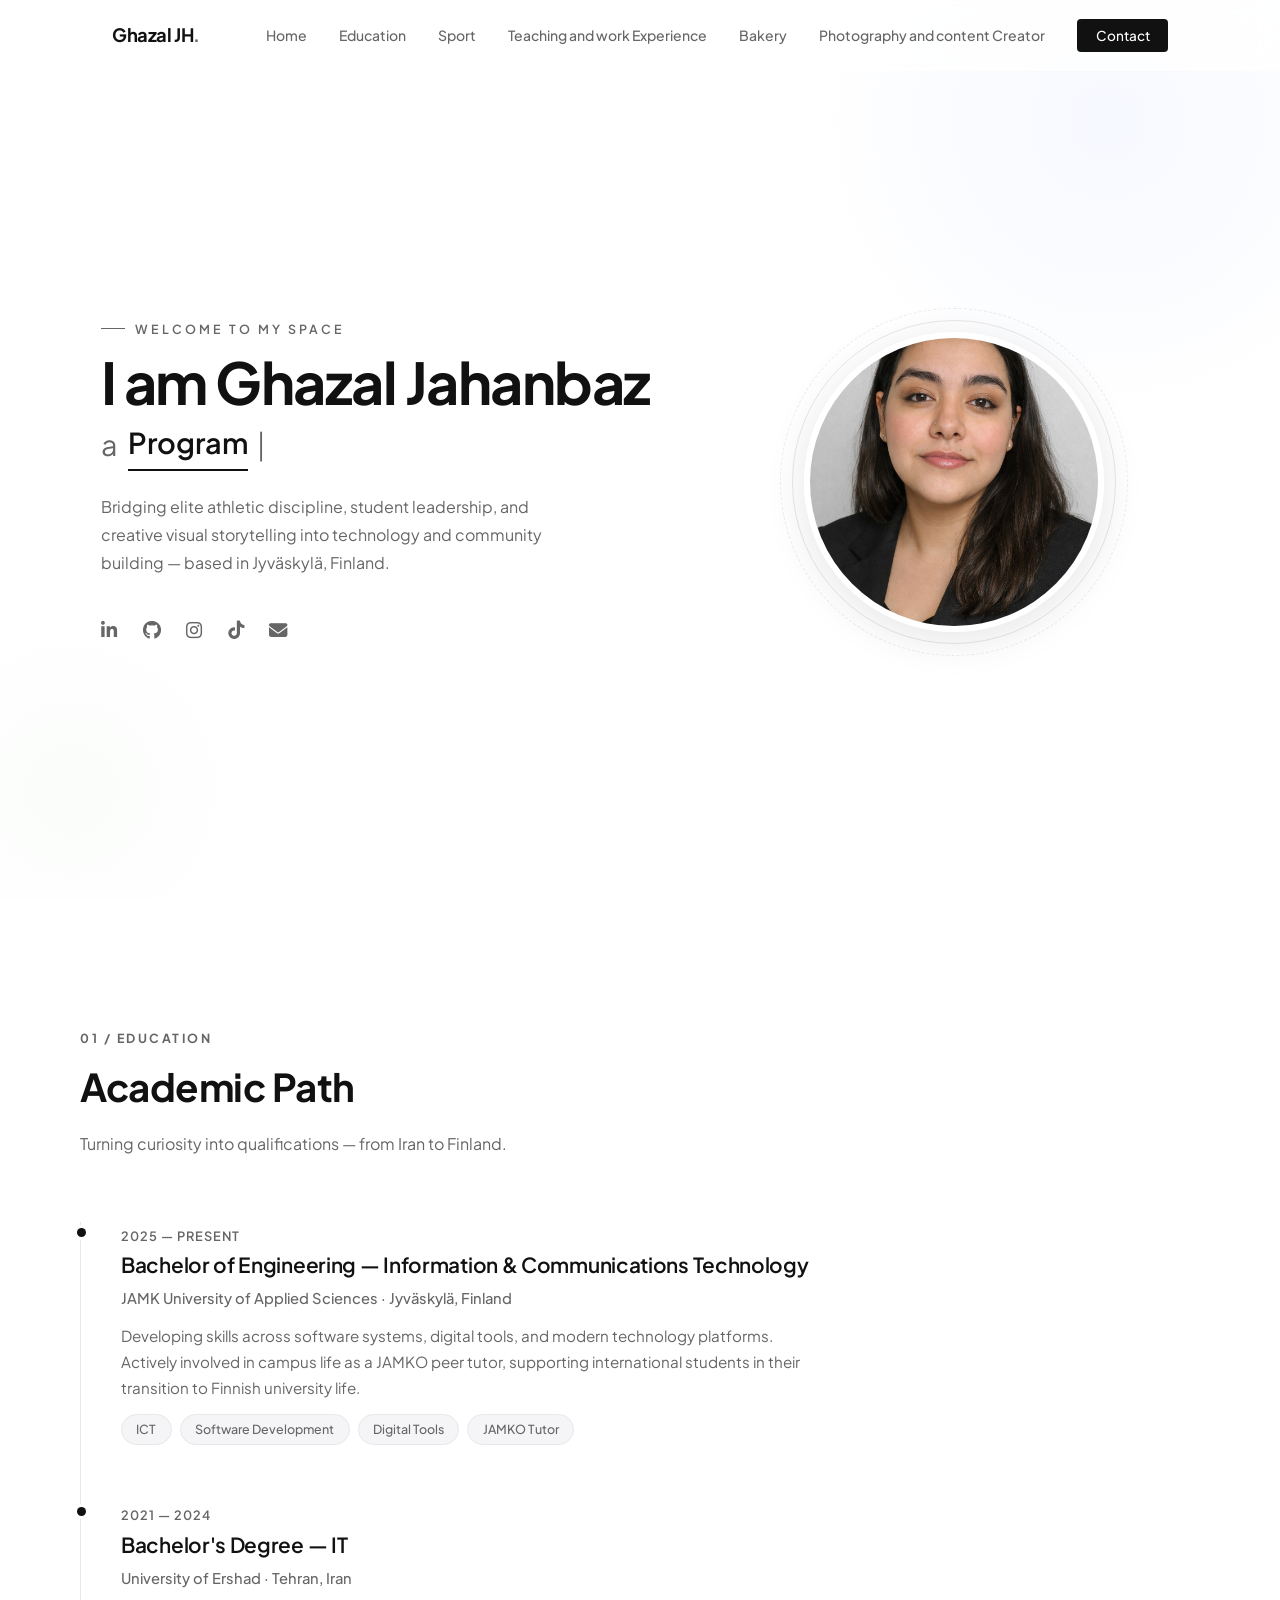
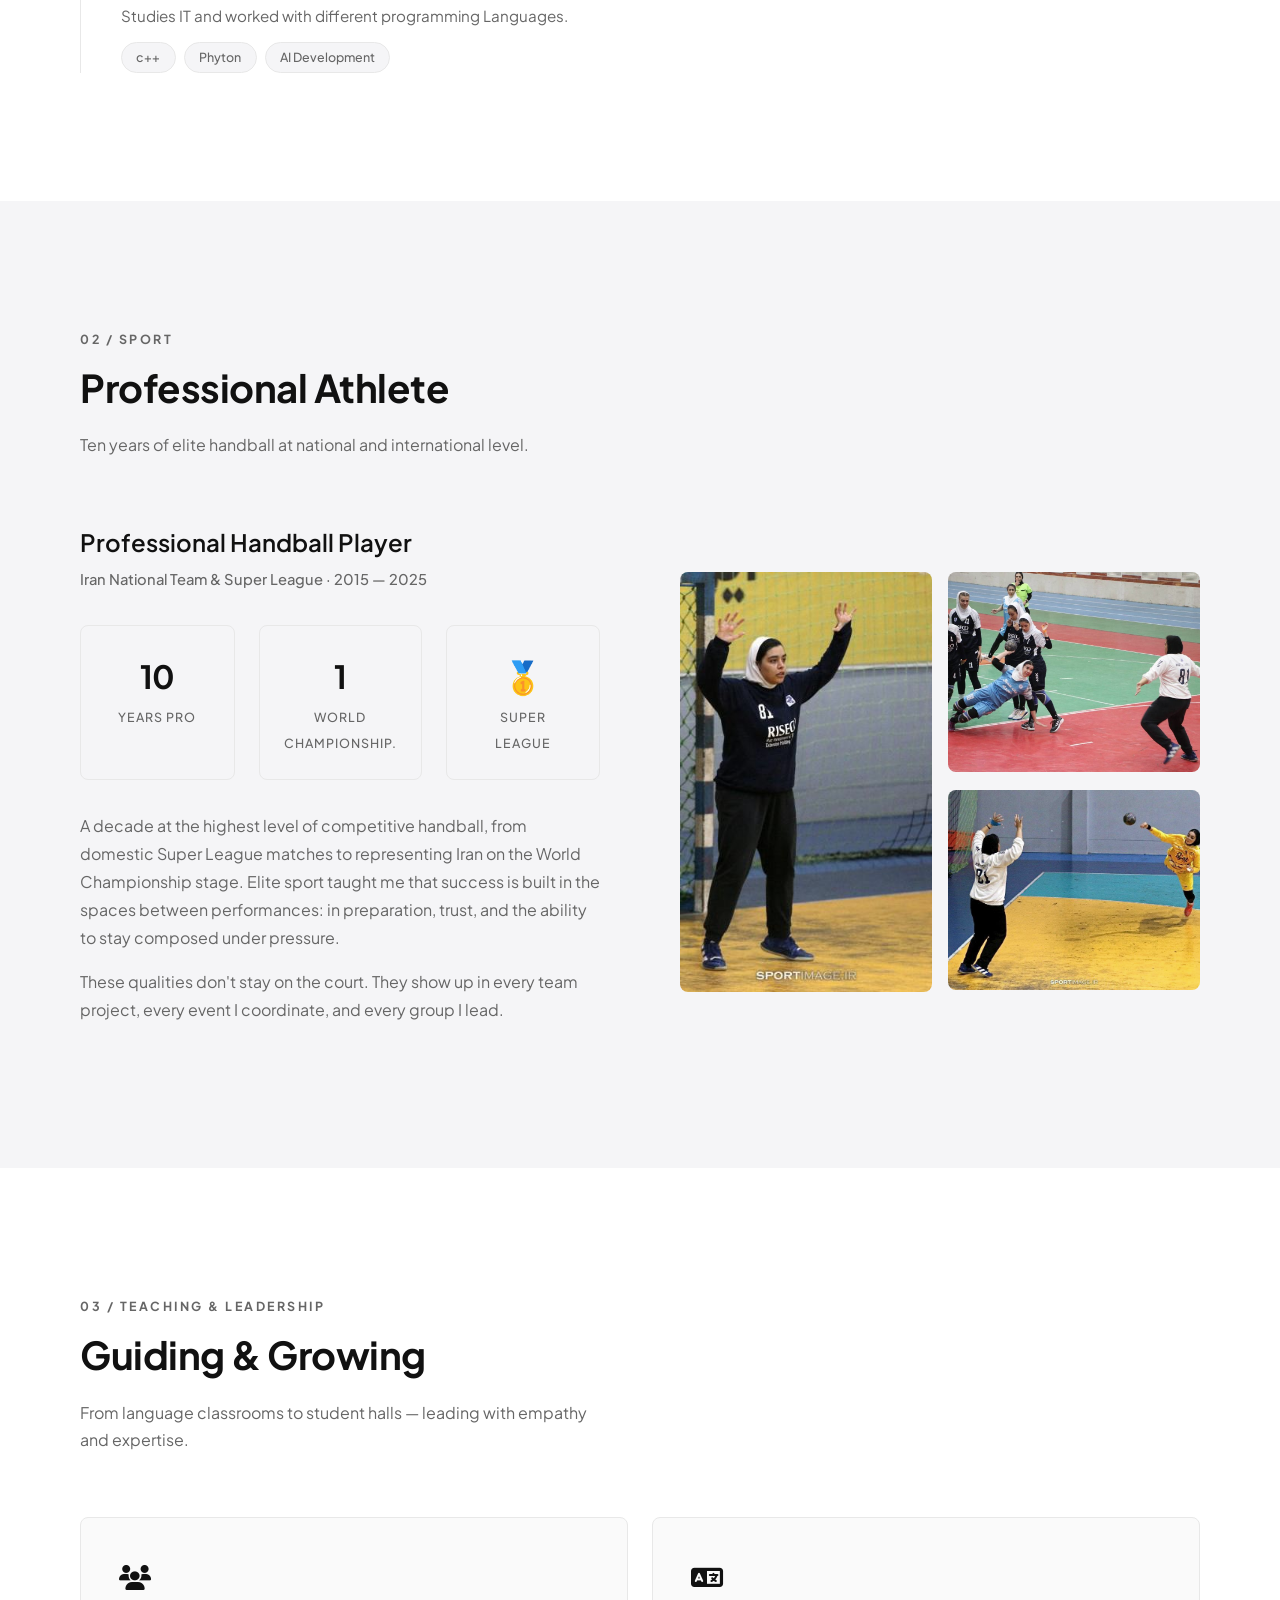
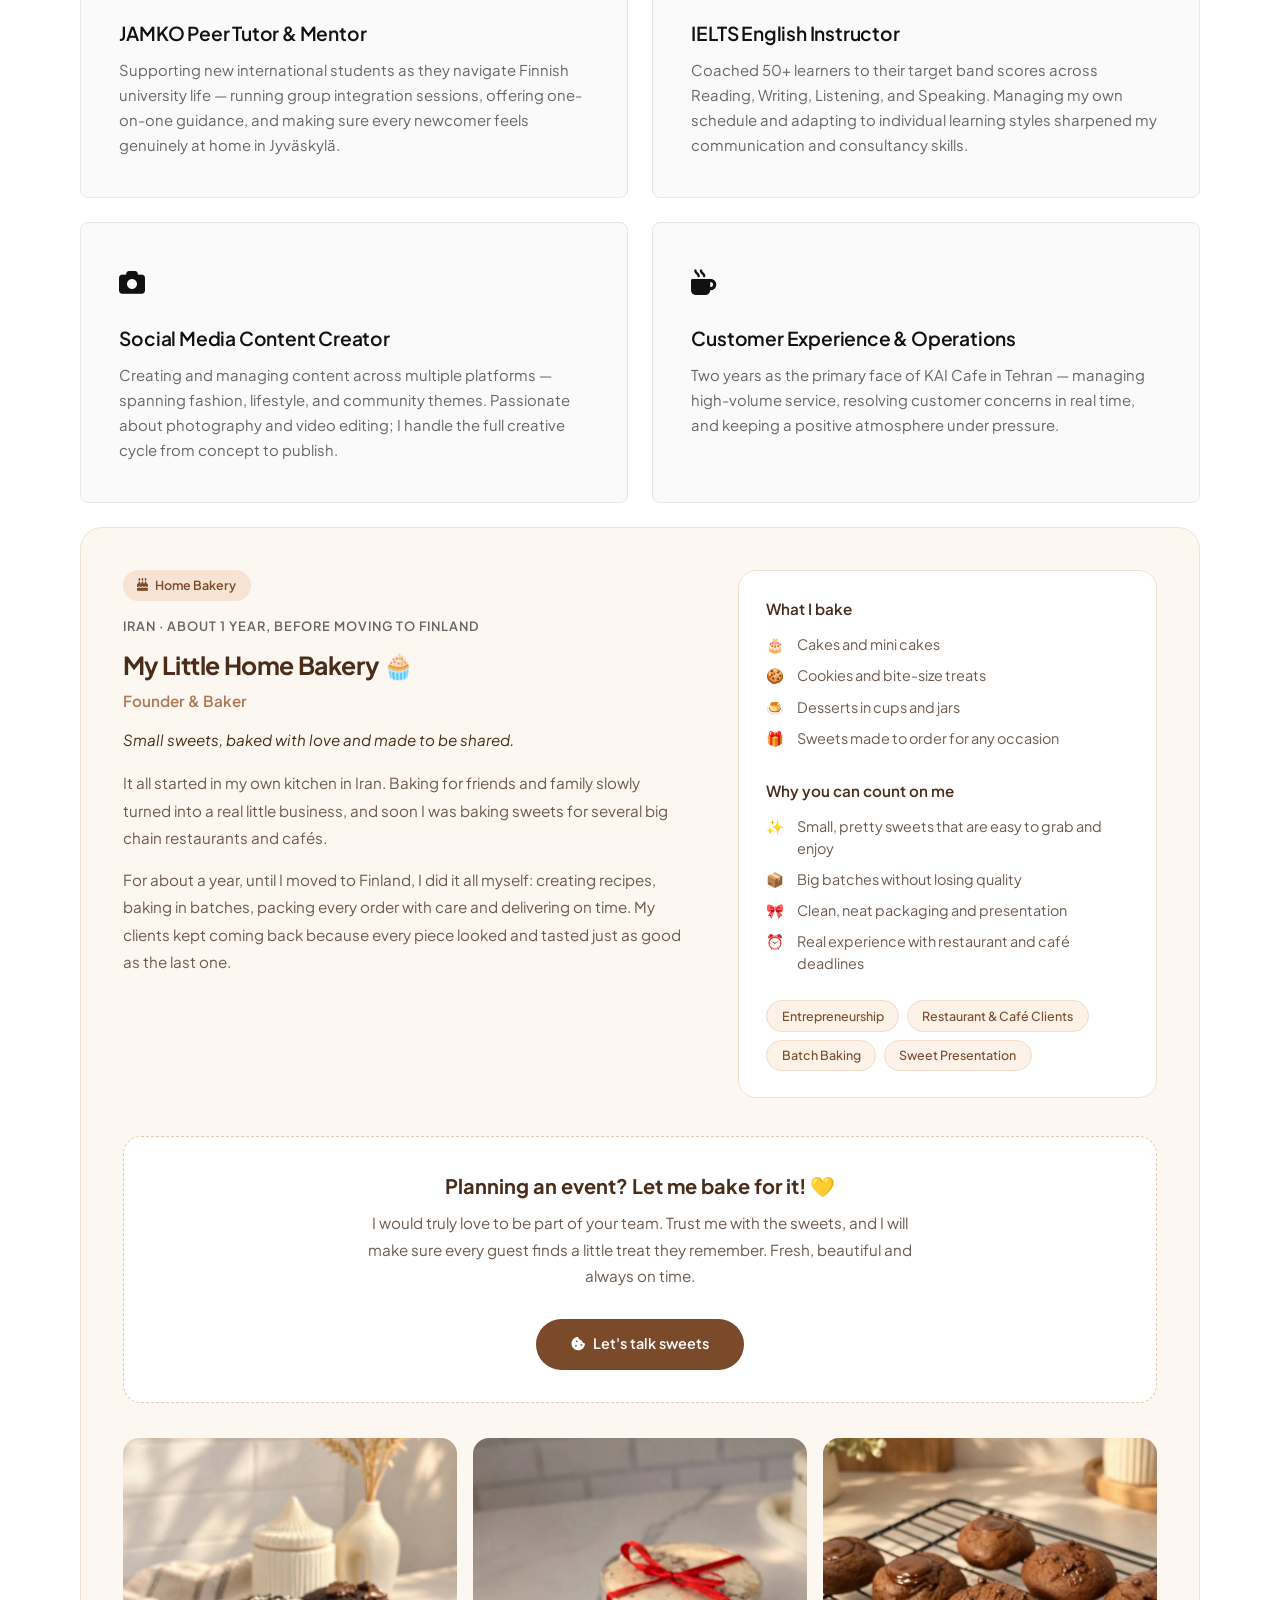
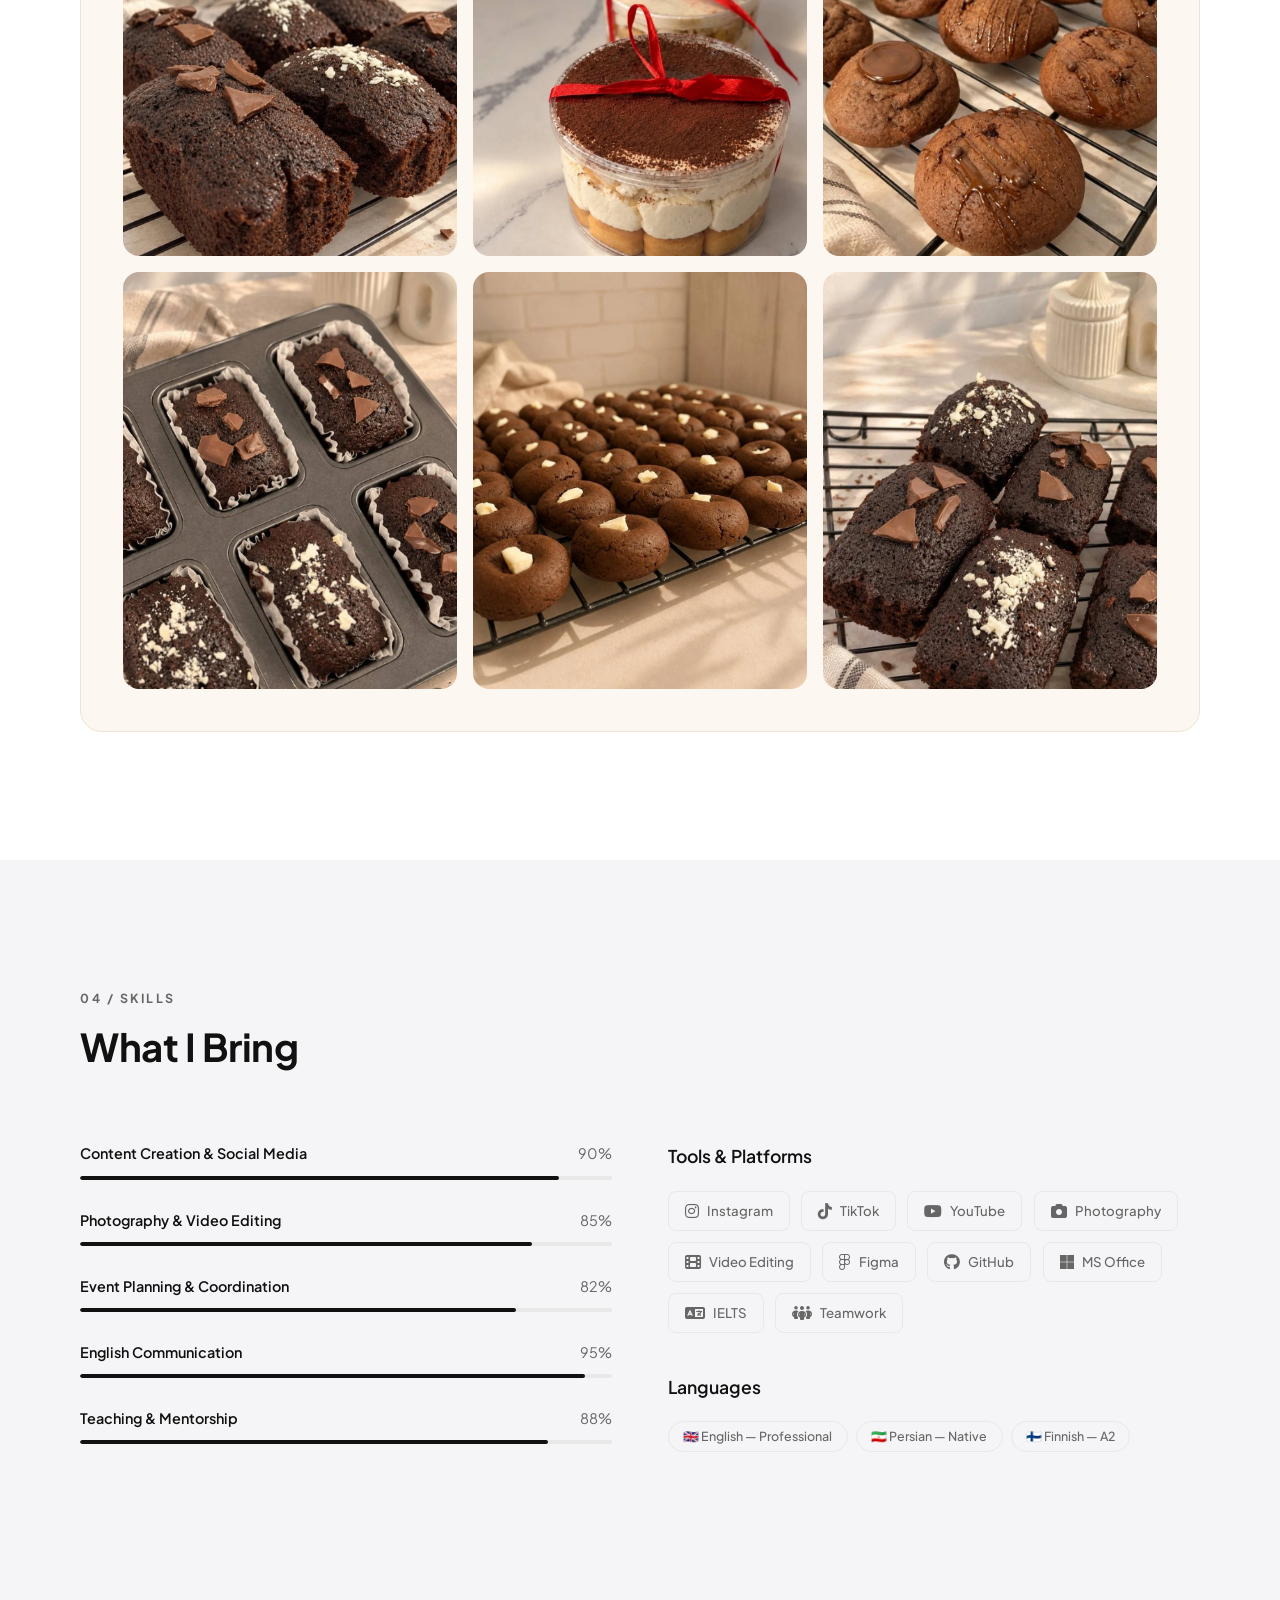
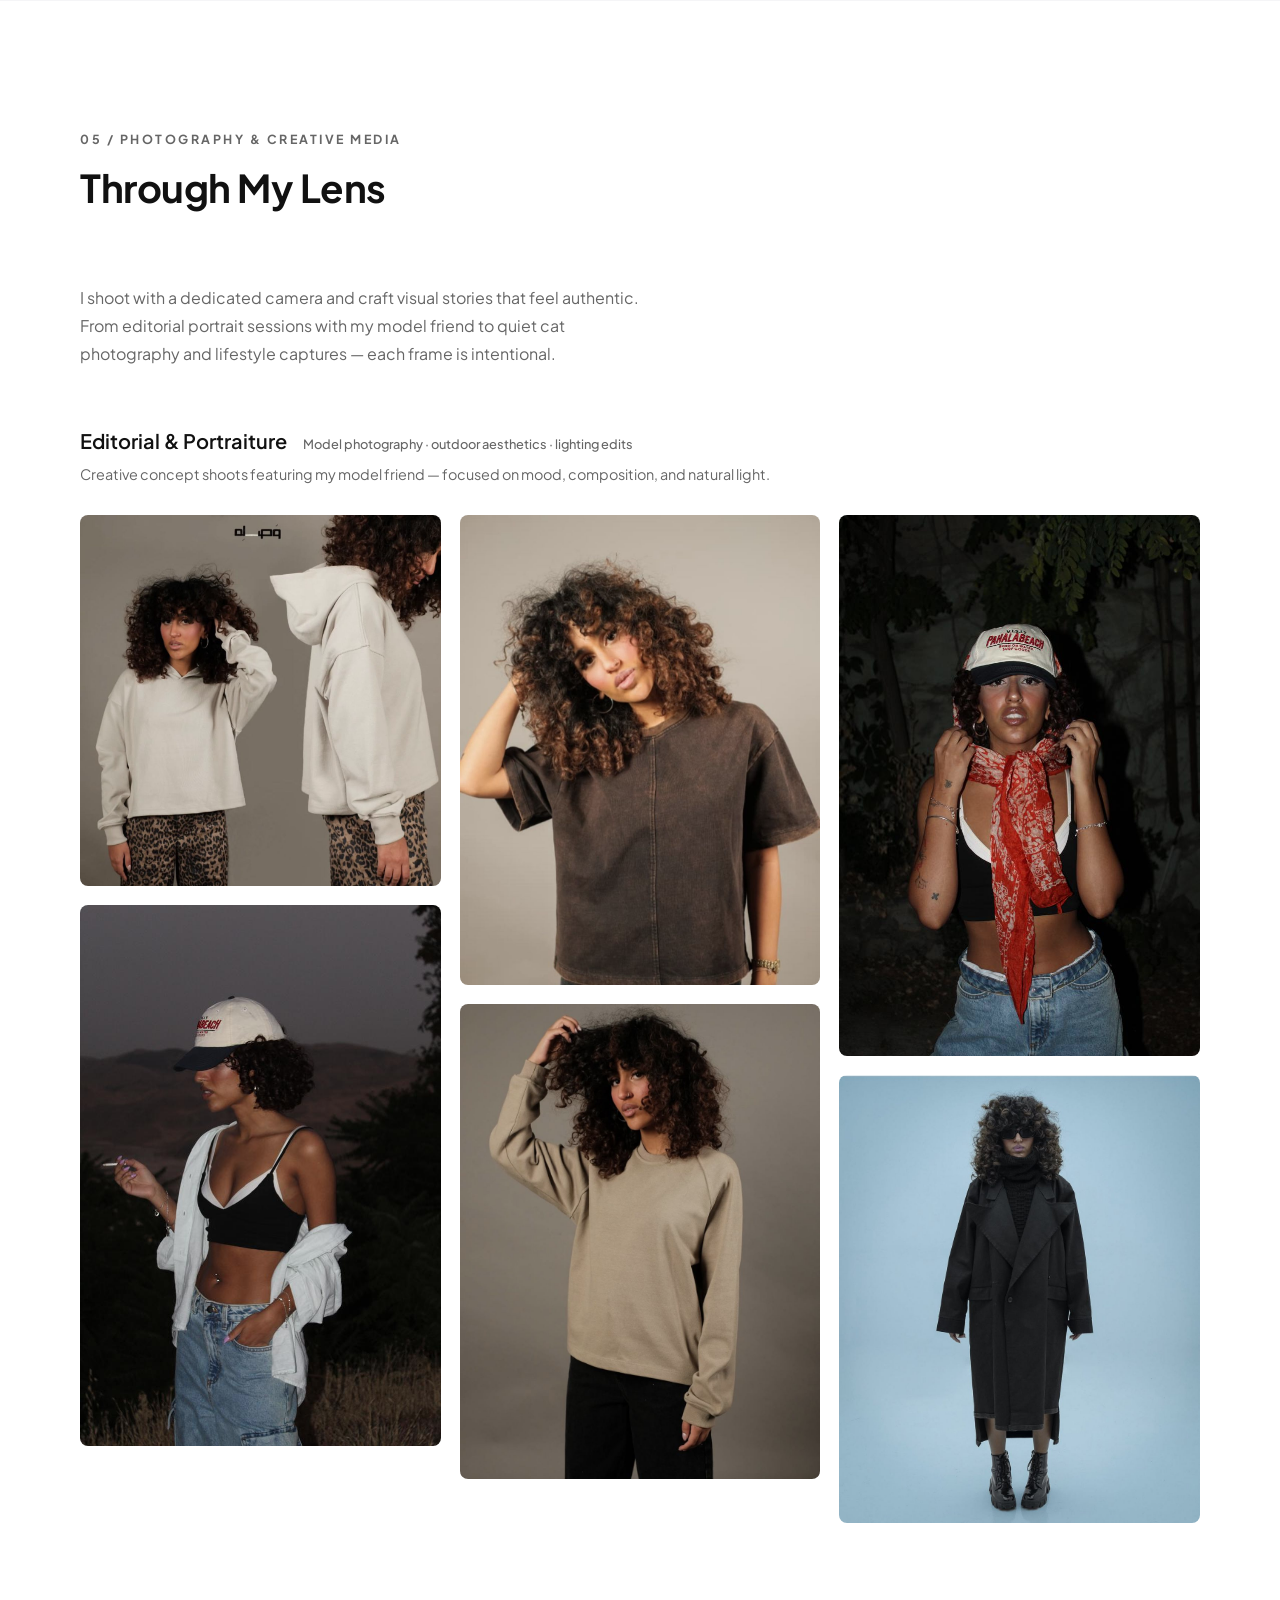
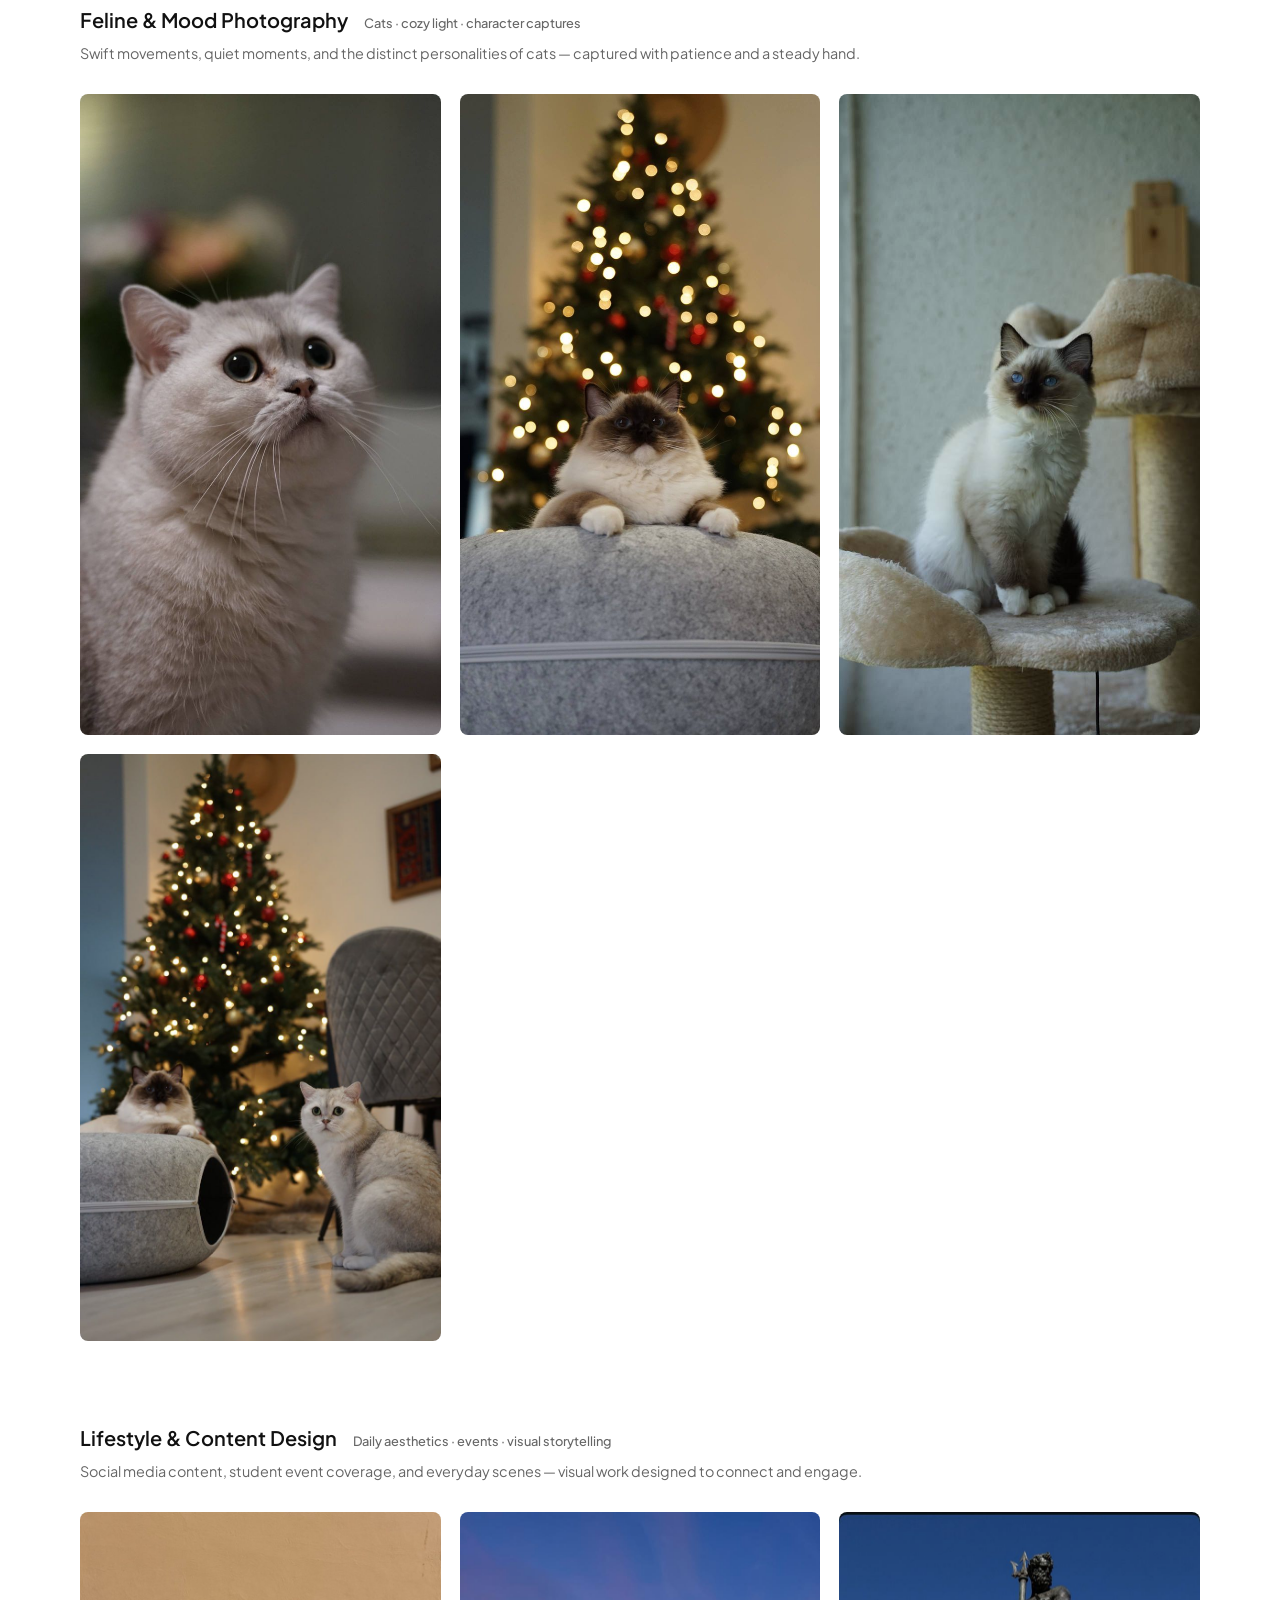
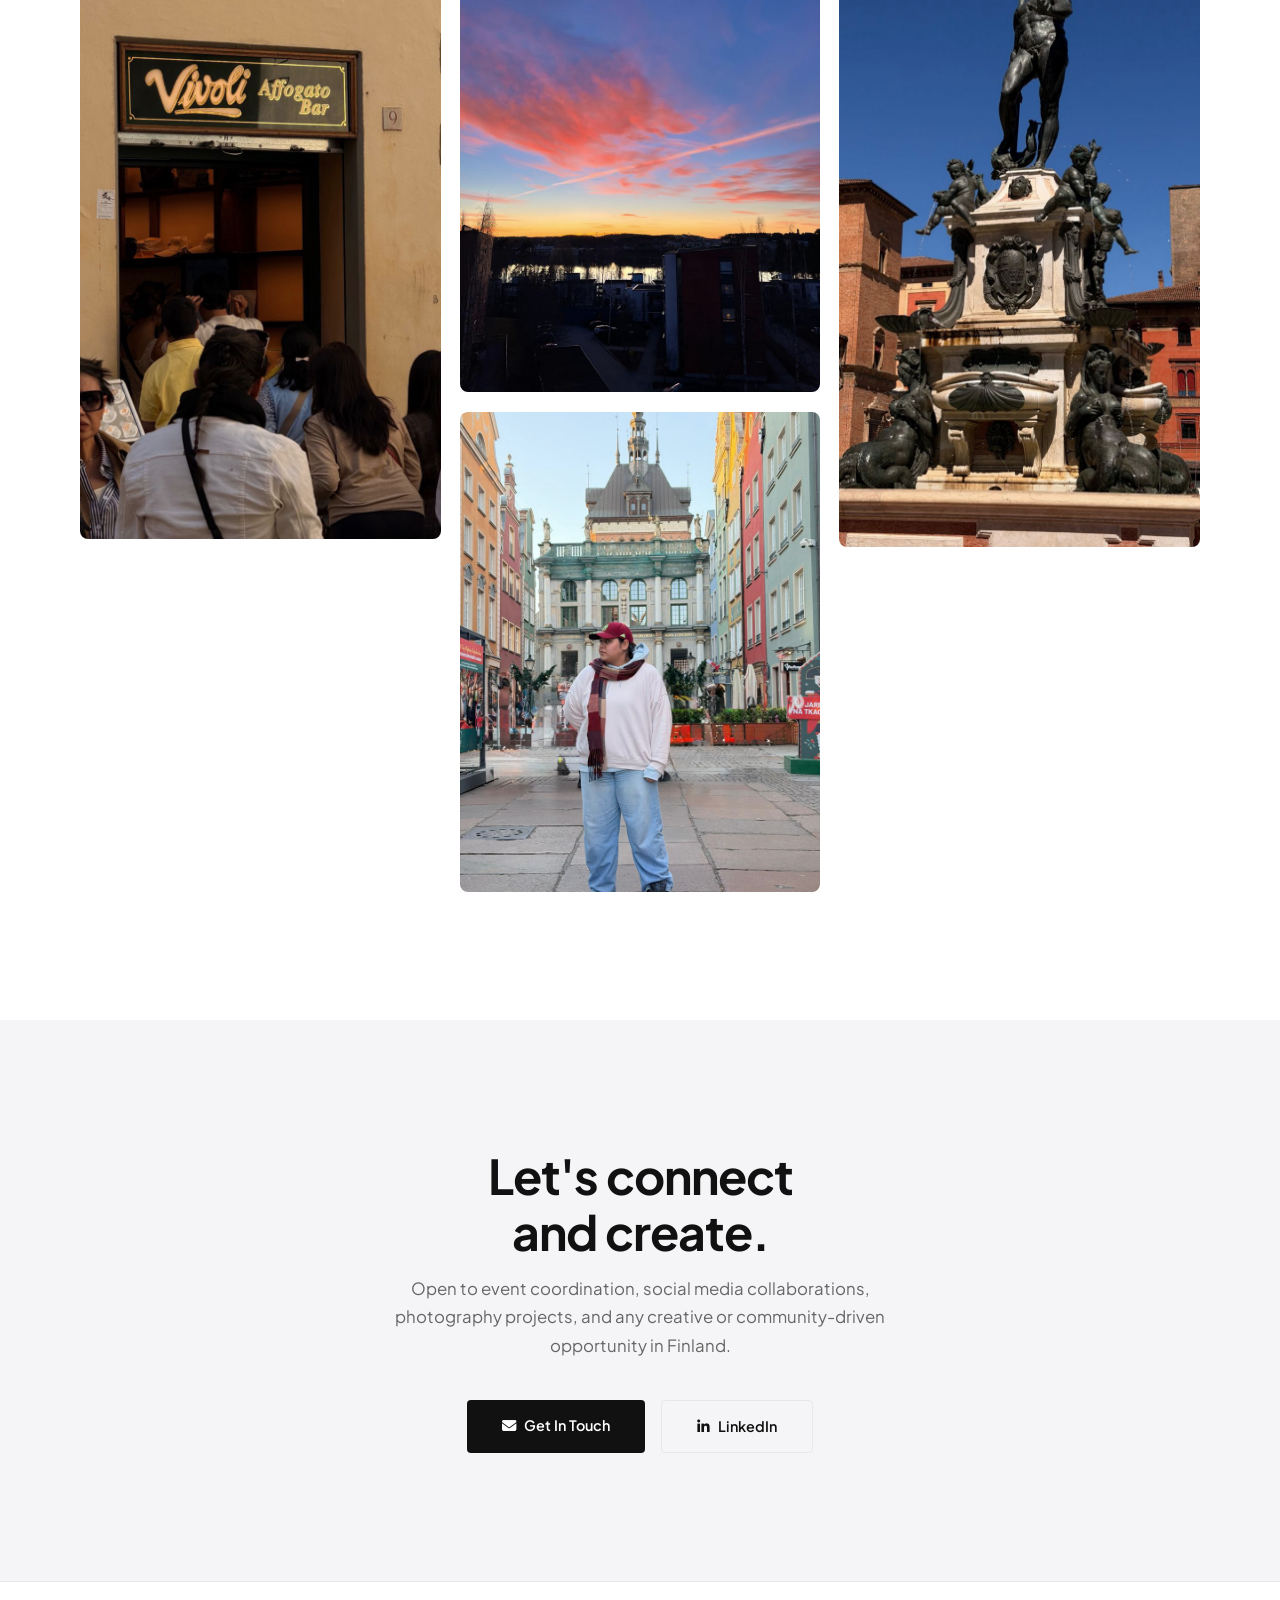
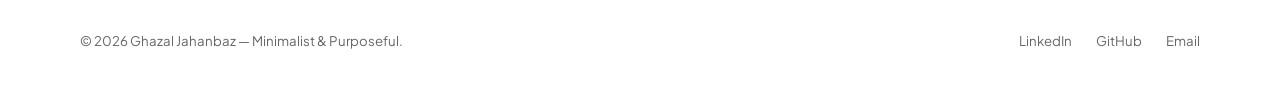
==== commit cfef97d6: "Make portfolio mobile friendly and use the normal mouse cursor Co-Authored-By: Claude Opus 5.5 <nore" ====
--- a/index.html
+++ b/index.html
@@ -14,9 +14,6 @@
 </head>
 <body>
 
-  <div class="cursor-dot" id="cursorDot"></div>
-  <div class="cursor-ring" id="cursorRing"></div>
-
   <div class="lightbox" id="lightbox">
     <button class="lb-close" id="lbClose"><i class="fa-solid fa-xmark"></i></button>
     <img src="" alt="Photo" id="lbImg">
@@ -25,7 +22,10 @@
   <nav id="navbar">
     <div class="nav-container">
       <div class="logo">Ghazal JH<span class="dot">.</span></div>
-      <ul class="nav-links">
+      <button class="nav-toggle" id="navToggle" aria-label="Open menu" aria-expanded="false">
+        <i class="fa-solid fa-bars"></i>
+      </button>
+      <ul class="nav-links" id="navLinks">
         <li><a href="#home">Home</a></li>
         <li><a href="#education">Education</a></li>
         <li><a href="#sport">Sport</a></li>
@@ -454,34 +454,15 @@
   </footer>
 
   <script>
-    const dot  = document.getElementById('cursorDot');
-    const ring = document.getElementById('cursorRing');
-    let mouseX = 0, mouseY = 0, ringX = 0, ringY = 0;
-
-    document.addEventListener('mousemove', e => {
-      mouseX = e.clientX; mouseY = e.clientY;
-      dot.style.left = mouseX + 'px';
-      dot.style.top  = mouseY + 'px';
-    });
-
-    (function animateRing() {
-      ringX += (mouseX - ringX) * 0.12;
-      ringY += (mouseY - ringY) * 0.12;
-      ring.style.left = ringX + 'px';
-      ring.style.top  = ringY + 'px';
-      requestAnimationFrame(animateRing);
-    })();
-
-    document.querySelectorAll('a, button').forEach(el => {
-      el.addEventListener('mouseenter', () => {
-        ring.style.transform = 'translate(-50%,-50%) scale(1.6)';
-        dot.style.transform  = 'translate(-50%,-50%) scale(0)';
-      });
-      el.addEventListener('mouseleave', () => {
-        ring.style.transform = 'translate(-50%,-50%) scale(1)';
-        dot.style.transform  = 'translate(-50%,-50%) scale(1)';
-      });
-    });
+    const navToggle = document.getElementById('navToggle');
+    const navLinks  = document.getElementById('navLinks');
+    function setMenu(open) {
+      navLinks.classList.toggle('open', open);
+      navToggle.setAttribute('aria-expanded', open);
+      navToggle.innerHTML = open ? '<i class="fa-solid fa-xmark"></i>' : '<i class="fa-solid fa-bars"></i>';
+    }
+    navToggle.addEventListener('click', () => setMenu(!navLinks.classList.contains('open')));
+    navLinks.querySelectorAll('a').forEach(a => a.addEventListener('click', () => setMenu(false)));
 
     window.addEventListener('scroll', () => {
       document.getElementById('navbar').classList.toggle('scrolled', window.scrollY > 60);
--- a/styles/styles.css
+++ b/styles/styles.css
@@ -1,469 +1,485 @@
-@import url('https://fonts.googleapis.com/css2?family=Plus+Jakarta+Sans:ital,wght@0,300;0,400;0,500;0,600;0,700;1,300&display=swap');
-
-:root {
-  --bg:           #ffffff;
-  --bg-dim:       #f5f5f7;
-  --bg-card:      #fafafa;
-  --text:         #111111;
-  --text-muted:   #666666;
-  --accent:       #111111;
-  --border:       #e8e8e8;
-  --font:         'Plus Jakarta Sans', sans-serif;
-  --ease:         cubic-bezier(0.25, 0.46, 0.45, 0.94);
-  --shadow:       0 2px 20px rgba(0,0,0,0.06);
-  --shadow-hover: 0 8px 40px rgba(0,0,0,0.10);
-  --radius:       8px;
-}
-
-*, *::before, *::after { margin:0; padding:0; box-sizing:border-box; }
-html { scroll-behavior: smooth; font-size: 16px; }
-
-body {
-  font-family: var(--font);
-  background: var(--bg);
-  color: var(--text);
-  line-height: 1.65;
-  -webkit-font-smoothing: antialiased;
-  overflow-x: hidden;
-  cursor: none;
-}
-
-a { text-decoration: none; color: inherit; }
-img { display: block; max-width: 100%; }
-ul { list-style: none; }
-
-.cursor-dot {
-  width: 8px; height: 8px;
-  background: var(--text);
-  border-radius: 50%;
-  position: fixed;
-  top: 0; left: 0;
-  pointer-events: none;
-  z-index: 9999;
-  transform: translate(-50%, -50%);
-  transition: transform 0.08s var(--ease), opacity 0.2s;
-}
-.cursor-ring {
-  width: 32px; height: 32px;
-  border: 1.5px solid rgba(17,17,17,0.35);
-  border-radius: 50%;
-  position: fixed;
-  top: 0; left: 0;
-  pointer-events: none;
-  z-index: 9998;
-  transform: translate(-50%, -50%);
-  transition: transform 0.18s var(--ease), width 0.2s, height 0.2s, opacity 0.2s;
-}
-
-.reveal {
-  opacity: 0;
-  transform: translateY(28px);
-  transition: opacity 0.7s var(--ease), transform 0.7s var(--ease);
-}
-.reveal.delay-1 { transition-delay: 0.1s; }
-.reveal.delay-2 { transition-delay: 0.2s; }
-.reveal.delay-3 { transition-delay: 0.3s; }
-.reveal.delay-4 { transition-delay: 0.4s; }
-.reveal.visible  { opacity: 1; transform: translateY(0); }
-
-#navbar {
-  position: fixed; top: 0; left: 0; width: 100%;
-  z-index: 1000;
-  background: rgba(255,255,255,0.72);
-  backdrop-filter: blur(16px);
-  -webkit-backdrop-filter: blur(16px);
-  border-bottom: 1px solid transparent;
-  transition: all 0.4s var(--ease);
-}
-#navbar.scrolled {
-  background: rgba(255,255,255,0.94);
-  border-bottom-color: var(--border);
-  box-shadow: 0 1px 24px rgba(0,0,0,0.04);
-}
-.nav-container {
-  max-width: 1120px; margin: 0 auto;
-  padding: 1.25rem 2rem;
-  display: flex; justify-content: space-between; align-items: center;
-}
-.logo {
-  font-weight: 700; font-size: 1.15rem;
-  letter-spacing: -0.4px; cursor: none;
-}
-.logo .dot { color: var(--text-muted); }
-.nav-links { display: flex; gap: 2rem; align-items: center; }
-.nav-links a {
-  color: var(--text-muted); font-weight: 500;
-  font-size: 0.875rem; transition: color 0.25s; cursor: none;
-}
-.nav-links a:hover { color: var(--text); }
-.btn-nav {
-  background: var(--accent); color: #fff !important;
-  padding: 0.48rem 1.15rem; border-radius: 4px;
-  font-size: 0.85rem !important;
-}
-.btn-nav:hover { background: #000; }
-
-.hero-section {
-  min-height: 100vh;
-  display: flex; align-items: center;
-  padding: 9rem 2rem 5rem;
-  position: relative; overflow: hidden;
-}
-.hero-section::before {
-  content: '';
-  position: absolute; top: -20%; right: -10%;
-  width: 600px; height: 600px;
-  background: radial-gradient(circle, rgba(180,200,255,0.12) 0%, transparent 70%);
-  pointer-events: none;
-}
-.hero-section::after {
-  content: '';
-  position: absolute; bottom: -10%; left: -10%;
-  width: 400px; height: 400px;
-  background: radial-gradient(circle, rgba(200,230,200,0.08) 0%, transparent 70%);
-  pointer-events: none;
-}
-.hero-container {
-  max-width: 1120px; margin: 0 auto;
-  display: grid; grid-template-columns: 1.1fr 0.9fr;
-  gap: 5rem; align-items: center; position: relative; z-index: 1;
-}
-.hero-eyebrow {
-  font-size: 0.78rem; text-transform: uppercase;
-  letter-spacing: 3px; color: var(--text-muted);
-  font-weight: 600; margin-bottom: 0.75rem;
-  display: flex; align-items: center; gap: 0.6rem;
-}
-.hero-eyebrow::before {
-  content: ''; display: block;
-  width: 24px; height: 1px; background: var(--text-muted);
-}
-.hero-content h1 {
-  font-size: clamp(2.4rem, 4.5vw, 3.6rem);
-  font-weight: 700; letter-spacing: -1.5px;
-  line-height: 1.08; margin-bottom: 0.6rem;
-}
-.typing-container {
-  font-size: clamp(1.3rem, 2.5vw, 1.8rem);
-  font-weight: 400; color: var(--text-muted);
-  margin-bottom: 1.6rem; height: 44px;
-  display: flex; align-items: center; gap: 0.4rem;
-}
-#dynamic-text {
-  color: var(--text); font-weight: 600;
-  border-bottom: 2px solid var(--accent); padding-bottom: 2px;
-}
-.cursor-blink {
-  color: var(--text-muted); font-weight: 300;
-  animation: blink 0.7s infinite; margin-left: 2px;
-}
-.hero-desc {
-  font-size: 1rem; color: var(--text-muted);
-  max-width: 480px; margin-bottom: 2.4rem; line-height: 1.75;
-}
-.hero-socials { display: flex; align-items: center; gap: 1.6rem; }
-.hero-socials a {
-  color: var(--text-muted); font-size: 1.15rem;
-  transition: color 0.25s, transform 0.25s; cursor: none; position: relative;
-}
-.hero-socials a:hover { color: var(--text); transform: translateY(-3px); }
-.hero-socials a::after {
-  content: attr(data-tooltip);
-  position: absolute; bottom: -30px; left: 50%;
-  transform: translateX(-50%);
-  font-size: 0.7rem; font-family: var(--font); font-weight: 500;
-  background: var(--text); color: #fff;
-  padding: 2px 8px; border-radius: 4px;
-  white-space: nowrap; opacity: 0;
-  pointer-events: none; transition: opacity 0.2s;
-}
-.hero-socials a:hover::after { opacity: 1; }
-
-.hero-image-wrapper { display: flex; justify-content: center; align-items: center; }
-.img-frame { position: relative; width: 300px; height: 300px; }
-.img-frame::before {
-  content: '';
-  position: absolute; inset: -12px;
-  border: 1px solid var(--border); border-radius: 50%; z-index: 0;
-  animation: spin-slow 20s linear infinite;
-}
-.img-frame::after {
-  content: '';
-  position: absolute; inset: -24px;
-  border: 1px dashed rgba(0,0,0,0.08); border-radius: 50%; z-index: 0;
-}
-.hero-img {
-  width: 100%; height: 100%;
-  object-fit: cover; border-radius: 50%;
-  border: 6px solid var(--bg);
-  box-shadow: var(--shadow-hover);
-  position: relative; z-index: 1;
-  animation: float 7s ease-in-out infinite;
-}
-.img-placeholder {
-  width: 100%; height: 100%; border-radius: 50%;
-  background: linear-gradient(135deg, #f0f0f2 0%, #e0e0e8 100%);
-  display: flex; flex-direction: column;
-  align-items: center; justify-content: center;
-  color: var(--text-muted); gap: 0.5rem;
-  border: 6px solid var(--bg); box-shadow: var(--shadow-hover);
-  position: relative; z-index: 1;
-  animation: float 7s ease-in-out infinite;
-}
-.img-placeholder i { font-size: 2.5rem; opacity: 0.4; }
-.img-placeholder span { font-size: 0.75rem; letter-spacing: 1px; opacity: 0.5; }
-
-.section { padding: 8rem 2rem; }
-.bg-dim  { background: var(--bg-dim); }
-.container { max-width: 1120px; margin: 0 auto; }
-.section-header { margin-bottom: 4rem; }
-.section-number {
-  font-size: 0.78rem; font-weight: 700;
-  color: var(--text-muted); letter-spacing: 2.5px;
-  text-transform: uppercase; display: block; margin-bottom: 0.4rem;
-}
-.section-title {
-  font-size: clamp(1.8rem, 3vw, 2.5rem);
-  font-weight: 700; letter-spacing: -0.5px;
-}
-.section-subtitle {
-  font-size: 1rem; color: var(--text-muted);
-  margin-top: 0.75rem; max-width: 520px; line-height: 1.7;
-}
-
-.edu-timeline {
-  position: relative; padding-left: 2.5rem;
-  border-left: 1px solid var(--border);
-  display: flex; flex-direction: column; gap: 3.5rem;
-}
-.edu-item { position: relative; }
-.edu-item::before {
-  content: '';
-  position: absolute; left: -2.5rem; top: 6px;
-  width: 9px; height: 9px;
-  background: var(--text); border-radius: 50%;
-  transform: translateX(-4px); box-shadow: 0 0 0 3px var(--bg);
-}
-.edu-year {
-  font-size: 0.8rem; font-weight: 600; color: var(--text-muted);
-  letter-spacing: 1px; text-transform: uppercase; margin-bottom: 0.5rem;
-}
-.edu-item h3 {
-  font-size: 1.3rem; font-weight: 600;
-  letter-spacing: -0.3px; margin-bottom: 0.25rem;
-}
-.edu-place { font-size: 0.92rem; color: var(--text-muted); font-weight: 500; margin-bottom: 0.8rem; }
-.edu-tags { display: flex; flex-wrap: wrap; gap: 0.5rem; margin-top: 0.8rem; }
-.tag-pill {
-  font-size: 0.78rem; font-weight: 500;
-  background: var(--bg-dim); border: 1px solid var(--border);
-  color: var(--text-muted); padding: 0.28rem 0.9rem; border-radius: 30px;
-}
-.edu-desc { color: var(--text-muted); font-size: 0.95rem; max-width: 700px; line-height: 1.7; }
-
-.sport-layout { display: grid; grid-template-columns: 1fr 1fr; gap: 5rem; align-items: center; }
-.sport-stat-row { display: grid; grid-template-columns: repeat(3, 1fr); gap: 1.5rem; margin: 2rem 0; }
-.stat-box {
-  padding: 1.5rem; border: 1px solid var(--border);
-  border-radius: var(--radius); text-align: center;
-  transition: all 0.3s var(--ease);
-}
-.stat-box:hover { border-color: var(--text-muted); box-shadow: var(--shadow); transform: translateY(-3px); }
-.stat-num { font-size: 2rem; font-weight: 700; letter-spacing: -1px; display: block; }
-.stat-label {
-  font-size: 0.78rem; color: var(--text-muted); font-weight: 500;
-  margin-top: 0.2rem; text-transform: uppercase; letter-spacing: 1px;
-}
-.sport-text h3 { font-size: 1.5rem; font-weight: 600; margin-bottom: 0.3rem; }
-.sport-sub { color: var(--text-muted); font-weight: 500; margin-bottom: 1rem; font-size: 0.92rem; }
-.sport-text p { color: var(--text-muted); line-height: 1.75; margin-bottom: 1rem; }
-
-.sport-grid { display: grid; grid-template-columns: 1fr 1fr; grid-template-rows: auto auto; gap: 1rem; }
-.sport-grid .photo-item:first-child { grid-row: span 2; }
-.photo-item { overflow: hidden; border-radius: var(--radius); }
-.photo-item img {
-  width: 100%; height: 100%; object-fit: cover;
-  transition: transform 0.5s var(--ease), filter 0.3s; filter: grayscale(15%);
-}
-.photo-item:hover img { transform: scale(1.04); filter: grayscale(0%); }
-.photo-placeholder-box {
-  width: 100%; background: var(--bg-dim);
-  display: flex; flex-direction: column;
-  align-items: center; justify-content: center;
-  color: var(--text-muted); gap: 0.4rem;
-  border-radius: var(--radius); min-height: 200px;
-}
-.photo-placeholder-box i { font-size: 1.8rem; opacity: 0.3; }
-.photo-placeholder-box span { font-size: 0.72rem; letter-spacing: 1px; opacity: 0.4; }
-
-.teaching-grid { display: grid; grid-template-columns: 1fr 1fr; gap: 1.5rem; }
-.t-card {
-  background: var(--bg-card); border: 1px solid var(--border);
-  border-radius: var(--radius); padding: 2.4rem;
-  transition: all 0.3s var(--ease); position: relative; overflow: hidden;
-}
-.t-card::before {
-  content: ''; position: absolute; bottom: 0; left: 0;
-  width: 100%; height: 2px; background: var(--text);
-  transform: scaleX(0); transform-origin: left; transition: transform 0.35s var(--ease);
-}
-.t-card:hover { border-color: var(--text-muted); transform: translateY(-4px); box-shadow: var(--shadow); }
-.t-card:hover::before { transform: scaleX(1); }
-.t-icon { font-size: 1.6rem; margin-bottom: 1.2rem; }
-.t-card h3 { font-size: 1.2rem; font-weight: 600; margin-bottom: 0.5rem; letter-spacing: -0.2px; }
-.t-card p { color: var(--text-muted); font-size: 0.93rem; line-height: 1.7; }
-
-.bakery-block {
-  margin-top: 1.5rem; scroll-margin-top: 6rem;
-  background: #fdf7f1; border: 1px solid #f0e2d3;
-  border-radius: 22px; padding: 2.6rem;
-}
-.bakery-top { display: grid; grid-template-columns: 1.15fr 0.85fr; gap: 3rem; margin-bottom: 2.4rem; }
-.bakery-top > * { min-width: 0; }
-.bakery-badge {
-  display: inline-flex; align-items: center; gap: 0.45rem;
-  background: #f6e3d3; color: #7a4a2b; font-size: 0.78rem; font-weight: 600;
-  padding: 0.35rem 0.9rem; border-radius: 30px; margin-bottom: 0.9rem;
-}
-.bakery-text h3 { font-size: 1.55rem; font-weight: 700; letter-spacing: -0.4px; margin: 0.3rem 0 0.1rem; color: #4a2c1a; }
-.bakery-role { font-size: 0.9rem; font-weight: 600; color: #b07850 !important; margin-bottom: 0.7rem !important; }
-.bakery-lead { font-size: 1.08rem; font-style: italic; font-weight: 400; color: #4a2c1a !important; margin-bottom: 1rem !important; }
-.bakery-text p { color: #6e5a4c; font-size: 0.95rem; line-height: 1.8; margin-bottom: 0.9rem; }
-.bakery-side { background: #fff; border: 1px solid #f0e2d3; border-radius: 18px; padding: 1.6rem 1.7rem; }
-.bakery-side .tools-title { font-size: 0.95rem; margin-bottom: 0.8rem; color: #4a2c1a; }
-.bakery-list { display: flex; flex-direction: column; gap: 0.6rem; }
-.bakery-list li { display: flex; gap: 0.7rem; align-items: baseline; color: #6e5a4c; font-size: 0.9rem; line-height: 1.5; }
-.bakery-list li span { flex-shrink: 0; width: 1.2rem; }
-.bakery-side .edu-tags { margin-top: 1.6rem; }
-.bakery-side .tag-pill { background: #fdf2e8; border-color: #f0dcc8; color: #7a4a2b; }
-.bakery-grid { display: grid; grid-template-columns: repeat(3, 1fr); gap: 1rem; }
-.bakery-grid .masonry-item { margin: 0; aspect-ratio: 4 / 5; border-radius: 16px; }
-.bakery-grid .masonry-item img { width: 100%; height: 100%; object-fit: cover; filter: none; }
-.bakery-note {
-  margin: 0 0 2.2rem; text-align: center;
-  background: #fff; border: 1.5px dashed #e3c9b2; border-radius: 18px; padding: 2rem 1.6rem;
-}
-.bakery-note-title { font-size: 1.25rem; font-weight: 700; color: #4a2c1a; margin-bottom: 0.5rem; }
-.bakery-note p:not(.bakery-note-title) { color: #6e5a4c; max-width: 560px; margin: 0 auto 1.4rem; line-height: 1.75; font-size: 0.95rem; }
-.btn-primary.bakery-btn { display: inline-flex; align-items: center; margin-top: 0.4rem; background: #7a4a2b; border-radius: 30px; }
-.btn-primary.bakery-btn:hover { background: #5e3820; }
-.bakery-text .edu-year { display: block; }
-
-.skills-layout { display: grid; grid-template-columns: 1fr 1fr; gap: 3.5rem; align-items: start; }
-.skill-item { margin-bottom: 1.8rem; }
-.skill-label { display: flex; justify-content: space-between; font-weight: 600; font-size: 0.9rem; margin-bottom: 0.6rem; }
-.skill-pct { color: var(--text-muted); font-weight: 400; }
-.bar-track { height: 4px; background: var(--border); border-radius: 10px; overflow: hidden; }
-.bar-fill { height: 100%; background: var(--accent); border-radius: 10px; width: 0; transition: width 1.2s var(--ease); }
-.tools-title { font-size: 1.1rem; font-weight: 600; margin-bottom: 1.2rem; }
-.tools-grid { display: flex; flex-wrap: wrap; gap: 0.7rem; }
-.tool-chip {
-  display: flex; align-items: center; gap: 0.5rem;
-  background: var(--bg-dim); border: 1px solid var(--border);
-  border-radius: var(--radius); padding: 0.5rem 1rem;
-  font-size: 0.83rem; font-weight: 500; color: var(--text-muted);
-  transition: all 0.25s var(--ease);
-}
-.tool-chip:hover { border-color: var(--text-muted); color: var(--text); transform: translateY(-2px); }
-.tool-chip i { font-size: 1rem; }
-
-.gallery-intro { color: var(--text-muted); max-width: 580px; margin-bottom: 3.5rem; font-size: 1rem; line-height: 1.75; }
-.photo-categories { display: flex; flex-direction: column; gap: 5rem; }
-.cat-header { display: flex; align-items: baseline; gap: 1rem; margin-bottom: 0.4rem; }
-.cat-header h3 { font-size: 1.25rem; font-weight: 600; }
-.cat-count { font-size: 0.8rem; color: var(--text-muted); font-weight: 500; }
-.cat-desc { color: var(--text-muted); font-size: 0.9rem; margin-bottom: 1.8rem; line-height: 1.6; }
-
-.masonry { columns: 3; column-gap: 1.2rem; }
-.masonry-item {
-  break-inside: avoid; margin-bottom: 1.2rem;
-  position: relative; overflow: hidden; border-radius: var(--radius); cursor: none;
-}
-.masonry-item img { width: 100%; display: block; transition: transform 0.5s var(--ease), filter 0.4s; filter: grayscale(10%); }
-.masonry-item:hover img { transform: scale(1.04); filter: grayscale(0%); }
-.photo-overlay {
-  position: absolute; inset: 0;
-  background: linear-gradient(to top, rgba(0,0,0,0.55) 0%, transparent 60%);
-  opacity: 0; transition: opacity 0.35s var(--ease);
-  display: flex; align-items: flex-end; padding: 1.2rem;
-}
-.masonry-item:hover .photo-overlay { opacity: 1; }
-.overlay-label { color: #fff; font-size: 0.78rem; font-weight: 600; text-transform: uppercase; letter-spacing: 1.5px; }
-
-.photo-ph {
-  background: linear-gradient(135deg, var(--bg-dim) 0%, #e8e8ec 100%);
-  display: flex; flex-direction: column; align-items: center; justify-content: center;
-  color: var(--text-muted); gap: 0.5rem; border-radius: var(--radius); padding: 3rem 1rem;
-  break-inside: avoid; margin-bottom: 1.2rem;
-}
-.photo-ph i { font-size: 1.6rem; opacity: 0.25; }
-.photo-ph span { font-size: 0.7rem; letter-spacing: 1.5px; opacity: 0.35; text-transform: uppercase; }
-.photo-ph.tall { padding: 5rem 1rem; }
-.photo-ph.taller { padding: 7rem 1rem; }
-
-.lightbox {
-  position: fixed; inset: 0; background: rgba(0,0,0,0.92);
-  z-index: 5000; display: none; align-items: center; justify-content: center;
-  backdrop-filter: blur(8px);
-}
-.lightbox.open { display: flex; }
-.lightbox img { max-width: 88vw; max-height: 88vh; object-fit: contain; border-radius: 4px; box-shadow: 0 30px 80px rgba(0,0,0,0.5); }
-.lb-close {
-  position: absolute; top: 1.5rem; right: 1.5rem;
-  color: rgba(255,255,255,0.7); font-size: 1.5rem;
-  cursor: none; transition: color 0.2s; background: none; border: none;
-}
-.lb-close:hover { color: #fff; }
-
-.contact-wrap { text-align: center; max-width: 560px; margin: 0 auto; }
-.contact-wrap h2 { font-size: clamp(2rem, 4vw, 3rem); font-weight: 700; letter-spacing: -1px; margin-bottom: 1rem; line-height: 1.15; }
-.contact-wrap p { color: var(--text-muted); font-size: 1.05rem; margin-bottom: 2.5rem; line-height: 1.7; }
-.contact-btns { display: flex; gap: 1rem; justify-content: center; flex-wrap: wrap; }
-.btn-primary {
-  background: var(--accent); color: #fff;
-  padding: 0.85rem 2.2rem; border-radius: 4px;
-  font-weight: 600; font-size: 0.9rem; transition: all 0.25s var(--ease); cursor: none;
-}
-.btn-primary:hover { background: #000; transform: translateY(-2px); box-shadow: var(--shadow-hover); }
-.btn-outline {
-  border: 1px solid var(--border); color: var(--text);
-  padding: 0.85rem 2.2rem; border-radius: 4px;
-  font-weight: 600; font-size: 0.9rem; transition: all 0.25s var(--ease); cursor: none;
-}
-.btn-outline:hover { border-color: var(--text-muted); transform: translateY(-2px); }
-
-footer { border-top: 1px solid var(--border); padding: 3rem 2rem; }
-.footer-inner {
-  max-width: 1120px; margin: 0 auto;
-  display: flex; justify-content: space-between; align-items: center;
-  flex-wrap: wrap; gap: 1rem; font-size: 0.83rem; color: var(--text-muted);
-}
-.footer-links { display: flex; gap: 1.5rem; }
-.footer-links a { color: var(--text-muted); transition: color 0.2s; cursor: none; }
-.footer-links a:hover { color: var(--text); }
-
-@keyframes blink     { 50% { opacity: 0; } }
-@keyframes float     { 0%, 100% { transform: translateY(0); } 50% { transform: translateY(-12px); } }
-@keyframes spin-slow { from { transform: rotate(0deg); } to { transform: rotate(360deg); } }
-
-@media (max-width: 960px) {
-  .hero-container, .sport-layout, .skills-layout { grid-template-columns: 1fr; gap: 3rem; }
-  .hero-content { text-align: center; }
-  .hero-eyebrow { justify-content: center; }
-  .hero-desc { margin: 0 auto 2.5rem; }
-  .hero-socials { justify-content: center; }
-  .hero-image-wrapper { justify-content: center; }
-  .teaching-grid, .bakery-top { grid-template-columns: 1fr; }
-  .bakery-top { gap: 2rem; }
-  .masonry { columns: 2; }
-}
-@media (max-width: 600px) {
-  .nav-container { padding: 1rem 1.2rem; }
-  .nav-links { gap: 1rem; flex-wrap: wrap; justify-content: center; }
-  .section { padding: 5rem 1.2rem; }
-  .masonry { columns: 1; }
-  .bakery-block { padding: 1.4rem; }
-  .bakery-grid { grid-template-columns: repeat(2, 1fr); gap: 0.6rem; }
-  .sport-stat-row { grid-template-columns: repeat(3,1fr); gap: 0.7rem; }
-  .contact-btns { flex-direction: column; align-items: center; }
-}+@import url('https://fonts.googleapis.com/css2?family=Plus+Jakarta+Sans:ital,wght@0,300;0,400;0,500;0,600;0,700;1,300&display=swap');
+
+:root {
+  --bg:           #ffffff;
+  --bg-dim:       #f5f5f7;
+  --bg-card:      #fafafa;
+  --text:         #111111;
+  --text-muted:   #666666;
+  --accent:       #111111;
+  --border:       #e8e8e8;
+  --font:         'Plus Jakarta Sans', sans-serif;
+  --ease:         cubic-bezier(0.25, 0.46, 0.45, 0.94);
+  --shadow:       0 2px 20px rgba(0,0,0,0.06);
+  --shadow-hover: 0 8px 40px rgba(0,0,0,0.10);
+  --radius:       8px;
+}
+
+*, *::before, *::after { margin:0; padding:0; box-sizing:border-box; }
+html { scroll-behavior: smooth; font-size: 16px; }
+
+body {
+  font-family: var(--font);
+  background: var(--bg);
+  color: var(--text);
+  line-height: 1.65;
+  -webkit-font-smoothing: antialiased;
+  overflow-x: hidden;
+}
+
+a { text-decoration: none; color: inherit; }
+img { display: block; max-width: 100%; }
+ul { list-style: none; }
+
+.reveal {
+  opacity: 0;
+  transform: translateY(28px);
+  transition: opacity 0.7s var(--ease), transform 0.7s var(--ease);
+}
+.reveal.delay-1 { transition-delay: 0.1s; }
+.reveal.delay-2 { transition-delay: 0.2s; }
+.reveal.delay-3 { transition-delay: 0.3s; }
+.reveal.delay-4 { transition-delay: 0.4s; }
+.reveal.visible  { opacity: 1; transform: translateY(0); }
+
+#navbar {
+  position: fixed; top: 0; left: 0; width: 100%;
+  z-index: 1000;
+  background: rgba(255,255,255,0.72);
+  backdrop-filter: blur(16px);
+  -webkit-backdrop-filter: blur(16px);
+  border-bottom: 1px solid transparent;
+  transition: all 0.4s var(--ease);
+}
+#navbar.scrolled {
+  background: rgba(255,255,255,0.94);
+  border-bottom-color: var(--border);
+  box-shadow: 0 1px 24px rgba(0,0,0,0.04);
+}
+.nav-container {
+  max-width: 1120px; margin: 0 auto;
+  padding: 1.25rem 2rem;
+  display: flex; justify-content: space-between; align-items: center;
+}
+.logo {
+  font-weight: 700; font-size: 1.15rem;
+  letter-spacing: -0.4px;
+}
+.logo .dot { color: var(--text-muted); }
+.nav-links { display: flex; gap: 2rem; align-items: center; }
+.nav-links a {
+  color: var(--text-muted); font-weight: 500;
+  font-size: 0.875rem; transition: color 0.25s;
+}
+.nav-links a:hover { color: var(--text); }
+.btn-nav {
+  background: var(--accent); color: #fff !important;
+  padding: 0.48rem 1.15rem; border-radius: 4px;
+  font-size: 0.85rem !important;
+}
+.btn-nav:hover { background: #000; }
+.nav-toggle {
+  display: none; background: none; border: 1px solid var(--border);
+  width: 42px; height: 42px; border-radius: 8px;
+  font-size: 1.1rem; color: var(--text); cursor: pointer;
+}
+
+.hero-section {
+  min-height: 100vh;
+  display: flex; align-items: center;
+  padding: 9rem 2rem 5rem;
+  position: relative; overflow: hidden;
+}
+.hero-section::before {
+  content: '';
+  position: absolute; top: -20%; right: -10%;
+  width: 600px; height: 600px;
+  background: radial-gradient(circle, rgba(180,200,255,0.12) 0%, transparent 70%);
+  pointer-events: none;
+}
+.hero-section::after {
+  content: '';
+  position: absolute; bottom: -10%; left: -10%;
+  width: 400px; height: 400px;
+  background: radial-gradient(circle, rgba(200,230,200,0.08) 0%, transparent 70%);
+  pointer-events: none;
+}
+.hero-container {
+  max-width: 1120px; margin: 0 auto;
+  display: grid; grid-template-columns: 1.1fr 0.9fr;
+  gap: 5rem; align-items: center; position: relative; z-index: 1;
+}
+.hero-eyebrow {
+  font-size: 0.78rem; text-transform: uppercase;
+  letter-spacing: 3px; color: var(--text-muted);
+  font-weight: 600; margin-bottom: 0.75rem;
+  display: flex; align-items: center; gap: 0.6rem;
+}
+.hero-eyebrow::before {
+  content: ''; display: block;
+  width: 24px; height: 1px; background: var(--text-muted);
+}
+.hero-content h1 {
+  font-size: clamp(2.4rem, 4.5vw, 3.6rem);
+  font-weight: 700; letter-spacing: -1.5px;
+  line-height: 1.08; margin-bottom: 0.6rem;
+}
+.typing-container {
+  font-size: clamp(1.3rem, 2.5vw, 1.8rem);
+  font-weight: 400; color: var(--text-muted);
+  margin-bottom: 1.6rem; height: 44px;
+  display: flex; align-items: center; gap: 0.4rem;
+}
+#dynamic-text {
+  color: var(--text); font-weight: 600;
+  border-bottom: 2px solid var(--accent); padding-bottom: 2px;
+}
+.cursor-blink {
+  color: var(--text-muted); font-weight: 300;
+  animation: blink 0.7s infinite; margin-left: 2px;
+}
+.hero-desc {
+  font-size: 1rem; color: var(--text-muted);
+  max-width: 480px; margin-bottom: 2.4rem; line-height: 1.75;
+}
+.hero-socials { display: flex; align-items: center; gap: 1.6rem; }
+.hero-socials a {
+  color: var(--text-muted); font-size: 1.15rem;
+  transition: color 0.25s, transform 0.25s; position: relative;
+}
+.hero-socials a:hover { color: var(--text); transform: translateY(-3px); }
+.hero-socials a::after {
+  content: attr(data-tooltip);
+  position: absolute; bottom: -30px; left: 50%;
+  transform: translateX(-50%);
+  font-size: 0.7rem; font-family: var(--font); font-weight: 500;
+  background: var(--text); color: #fff;
+  padding: 2px 8px; border-radius: 4px;
+  white-space: nowrap; opacity: 0;
+  pointer-events: none; transition: opacity 0.2s;
+}
+.hero-socials a:hover::after { opacity: 1; }
+
+.hero-image-wrapper { display: flex; justify-content: center; align-items: center; }
+.img-frame { position: relative; width: 300px; height: 300px; }
+.img-frame::before {
+  content: '';
+  position: absolute; inset: -12px;
+  border: 1px solid var(--border); border-radius: 50%; z-index: 0;
+  animation: spin-slow 20s linear infinite;
+}
+.img-frame::after {
+  content: '';
+  position: absolute; inset: -24px;
+  border: 1px dashed rgba(0,0,0,0.08); border-radius: 50%; z-index: 0;
+}
+.hero-img {
+  width: 100%; height: 100%;
+  object-fit: cover; border-radius: 50%;
+  border: 6px solid var(--bg);
+  box-shadow: var(--shadow-hover);
+  position: relative; z-index: 1;
+  animation: float 7s ease-in-out infinite;
+}
+.img-placeholder {
+  width: 100%; height: 100%; border-radius: 50%;
+  background: linear-gradient(135deg, #f0f0f2 0%, #e0e0e8 100%);
+  display: flex; flex-direction: column;
+  align-items: center; justify-content: center;
+  color: var(--text-muted); gap: 0.5rem;
+  border: 6px solid var(--bg); box-shadow: var(--shadow-hover);
+  position: relative; z-index: 1;
+  animation: float 7s ease-in-out infinite;
+}
+.img-placeholder i { font-size: 2.5rem; opacity: 0.4; }
+.img-placeholder span { font-size: 0.75rem; letter-spacing: 1px; opacity: 0.5; }
+
+.section { padding: 8rem 2rem; }
+.bg-dim  { background: var(--bg-dim); }
+.container { max-width: 1120px; margin: 0 auto; }
+.section-header { margin-bottom: 4rem; }
+.section-number {
+  font-size: 0.78rem; font-weight: 700;
+  color: var(--text-muted); letter-spacing: 2.5px;
+  text-transform: uppercase; display: block; margin-bottom: 0.4rem;
+}
+.section-title {
+  font-size: clamp(1.8rem, 3vw, 2.5rem);
+  font-weight: 700; letter-spacing: -0.5px;
+}
+.section-subtitle {
+  font-size: 1rem; color: var(--text-muted);
+  margin-top: 0.75rem; max-width: 520px; line-height: 1.7;
+}
+
+.edu-timeline {
+  position: relative; padding-left: 2.5rem;
+  border-left: 1px solid var(--border);
+  display: flex; flex-direction: column; gap: 3.5rem;
+}
+.edu-item { position: relative; }
+.edu-item::before {
+  content: '';
+  position: absolute; left: -2.5rem; top: 6px;
+  width: 9px; height: 9px;
+  background: var(--text); border-radius: 50%;
+  transform: translateX(-4px); box-shadow: 0 0 0 3px var(--bg);
+}
+.edu-year {
+  font-size: 0.8rem; font-weight: 600; color: var(--text-muted);
+  letter-spacing: 1px; text-transform: uppercase; margin-bottom: 0.5rem;
+}
+.edu-item h3 {
+  font-size: 1.3rem; font-weight: 600;
+  letter-spacing: -0.3px; margin-bottom: 0.25rem;
+}
+.edu-place { font-size: 0.92rem; color: var(--text-muted); font-weight: 500; margin-bottom: 0.8rem; }
+.edu-tags { display: flex; flex-wrap: wrap; gap: 0.5rem; margin-top: 0.8rem; }
+.tag-pill {
+  font-size: 0.78rem; font-weight: 500;
+  background: var(--bg-dim); border: 1px solid var(--border);
+  color: var(--text-muted); padding: 0.28rem 0.9rem; border-radius: 30px;
+}
+.edu-desc { color: var(--text-muted); font-size: 0.95rem; max-width: 700px; line-height: 1.7; }
+
+.sport-layout { display: grid; grid-template-columns: 1fr 1fr; gap: 5rem; align-items: center; }
+.sport-stat-row { display: grid; grid-template-columns: repeat(3, 1fr); gap: 1.5rem; margin: 2rem 0; }
+.stat-box {
+  padding: 1.5rem; border: 1px solid var(--border);
+  border-radius: var(--radius); text-align: center;
+  transition: all 0.3s var(--ease);
+}
+.stat-box:hover { border-color: var(--text-muted); box-shadow: var(--shadow); transform: translateY(-3px); }
+.stat-num { font-size: 2rem; font-weight: 700; letter-spacing: -1px; display: block; }
+.stat-label {
+  font-size: 0.78rem; color: var(--text-muted); font-weight: 500;
+  margin-top: 0.2rem; text-transform: uppercase; letter-spacing: 1px;
+}
+.sport-text h3 { font-size: 1.5rem; font-weight: 600; margin-bottom: 0.3rem; }
+.sport-sub { color: var(--text-muted); font-weight: 500; margin-bottom: 1rem; font-size: 0.92rem; }
+.sport-text p { color: var(--text-muted); line-height: 1.75; margin-bottom: 1rem; }
+
+.sport-grid { display: grid; grid-template-columns: 1fr 1fr; grid-template-rows: auto auto; gap: 1rem; }
+.sport-grid .photo-item:first-child { grid-row: span 2; }
+.photo-item { overflow: hidden; border-radius: var(--radius); }
+.photo-item img {
+  width: 100%; height: 100%; object-fit: cover;
+  transition: transform 0.5s var(--ease), filter 0.3s; filter: grayscale(15%);
+}
+.photo-item:hover img { transform: scale(1.04); filter: grayscale(0%); }
+.photo-placeholder-box {
+  width: 100%; background: var(--bg-dim);
+  display: flex; flex-direction: column;
+  align-items: center; justify-content: center;
+  color: var(--text-muted); gap: 0.4rem;
+  border-radius: var(--radius); min-height: 200px;
+}
+.photo-placeholder-box i { font-size: 1.8rem; opacity: 0.3; }
+.photo-placeholder-box span { font-size: 0.72rem; letter-spacing: 1px; opacity: 0.4; }
+
+.teaching-grid { display: grid; grid-template-columns: 1fr 1fr; gap: 1.5rem; }
+.t-card {
+  background: var(--bg-card); border: 1px solid var(--border);
+  border-radius: var(--radius); padding: 2.4rem;
+  transition: all 0.3s var(--ease); position: relative; overflow: hidden;
+}
+.t-card::before {
+  content: ''; position: absolute; bottom: 0; left: 0;
+  width: 100%; height: 2px; background: var(--text);
+  transform: scaleX(0); transform-origin: left; transition: transform 0.35s var(--ease);
+}
+.t-card:hover { border-color: var(--text-muted); transform: translateY(-4px); box-shadow: var(--shadow); }
+.t-card:hover::before { transform: scaleX(1); }
+.t-icon { font-size: 1.6rem; margin-bottom: 1.2rem; }
+.t-card h3 { font-size: 1.2rem; font-weight: 600; margin-bottom: 0.5rem; letter-spacing: -0.2px; }
+.t-card p { color: var(--text-muted); font-size: 0.93rem; line-height: 1.7; }
+
+.bakery-block {
+  margin-top: 1.5rem; scroll-margin-top: 6rem;
+  background: #fdf7f1; border: 1px solid #f0e2d3;
+  border-radius: 22px; padding: 2.6rem;
+}
+.bakery-top { display: grid; grid-template-columns: 1.15fr 0.85fr; gap: 3rem; margin-bottom: 2.4rem; }
+.bakery-top > * { min-width: 0; }
+.bakery-badge {
+  display: inline-flex; align-items: center; gap: 0.45rem;
+  background: #f6e3d3; color: #7a4a2b; font-size: 0.78rem; font-weight: 600;
+  padding: 0.35rem 0.9rem; border-radius: 30px; margin-bottom: 0.9rem;
+}
+.bakery-text h3 { font-size: 1.55rem; font-weight: 700; letter-spacing: -0.4px; margin: 0.3rem 0 0.1rem; color: #4a2c1a; }
+.bakery-role { font-size: 0.9rem; font-weight: 600; color: #b07850 !important; margin-bottom: 0.7rem !important; }
+.bakery-lead { font-size: 1.08rem; font-style: italic; font-weight: 400; color: #4a2c1a !important; margin-bottom: 1rem !important; }
+.bakery-text p { color: #6e5a4c; font-size: 0.95rem; line-height: 1.8; margin-bottom: 0.9rem; }
+.bakery-side { background: #fff; border: 1px solid #f0e2d3; border-radius: 18px; padding: 1.6rem 1.7rem; }
+.bakery-side .tools-title { font-size: 0.95rem; margin-bottom: 0.8rem; color: #4a2c1a; }
+.bakery-list { display: flex; flex-direction: column; gap: 0.6rem; }
+.bakery-list li { display: flex; gap: 0.7rem; align-items: baseline; color: #6e5a4c; font-size: 0.9rem; line-height: 1.5; }
+.bakery-list li span { flex-shrink: 0; width: 1.2rem; }
+.bakery-side .edu-tags { margin-top: 1.6rem; }
+.bakery-side .tag-pill { background: #fdf2e8; border-color: #f0dcc8; color: #7a4a2b; }
+.bakery-grid { display: grid; grid-template-columns: repeat(3, 1fr); gap: 1rem; }
+.bakery-grid .masonry-item { margin: 0; aspect-ratio: 4 / 5; border-radius: 16px; }
+.bakery-grid .masonry-item img { width: 100%; height: 100%; object-fit: cover; filter: none; }
+.bakery-note {
+  margin: 0 0 2.2rem; text-align: center;
+  background: #fff; border: 1.5px dashed #e3c9b2; border-radius: 18px; padding: 2rem 1.6rem;
+}
+.bakery-note-title { font-size: 1.25rem; font-weight: 700; color: #4a2c1a; margin-bottom: 0.5rem; }
+.bakery-note p:not(.bakery-note-title) { color: #6e5a4c; max-width: 560px; margin: 0 auto 1.4rem; line-height: 1.75; font-size: 0.95rem; }
+.btn-primary.bakery-btn { display: inline-flex; align-items: center; margin-top: 0.4rem; background: #7a4a2b; border-radius: 30px; }
+.btn-primary.bakery-btn:hover { background: #5e3820; }
+.bakery-text .edu-year { display: block; }
+
+.skills-layout { display: grid; grid-template-columns: 1fr 1fr; gap: 3.5rem; align-items: start; }
+.skill-item { margin-bottom: 1.8rem; }
+.skill-label { display: flex; justify-content: space-between; font-weight: 600; font-size: 0.9rem; margin-bottom: 0.6rem; }
+.skill-pct { color: var(--text-muted); font-weight: 400; }
+.bar-track { height: 4px; background: var(--border); border-radius: 10px; overflow: hidden; }
+.bar-fill { height: 100%; background: var(--accent); border-radius: 10px; width: 0; transition: width 1.2s var(--ease); }
+.tools-title { font-size: 1.1rem; font-weight: 600; margin-bottom: 1.2rem; }
+.tools-grid { display: flex; flex-wrap: wrap; gap: 0.7rem; }
+.tool-chip {
+  display: flex; align-items: center; gap: 0.5rem;
+  background: var(--bg-dim); border: 1px solid var(--border);
+  border-radius: var(--radius); padding: 0.5rem 1rem;
+  font-size: 0.83rem; font-weight: 500; color: var(--text-muted);
+  transition: all 0.25s var(--ease);
+}
+.tool-chip:hover { border-color: var(--text-muted); color: var(--text); transform: translateY(-2px); }
+.tool-chip i { font-size: 1rem; }
+
+.gallery-intro { color: var(--text-muted); max-width: 580px; margin-bottom: 3.5rem; font-size: 1rem; line-height: 1.75; }
+.photo-categories { display: flex; flex-direction: column; gap: 5rem; }
+.cat-header { display: flex; align-items: baseline; gap: 1rem; margin-bottom: 0.4rem; }
+.cat-header h3 { font-size: 1.25rem; font-weight: 600; }
+.cat-count { font-size: 0.8rem; color: var(--text-muted); font-weight: 500; }
+.cat-desc { color: var(--text-muted); font-size: 0.9rem; margin-bottom: 1.8rem; line-height: 1.6; }
+
+.masonry { columns: 3; column-gap: 1.2rem; }
+.masonry-item {
+  break-inside: avoid; margin-bottom: 1.2rem;
+  position: relative; overflow: hidden; border-radius: var(--radius); cursor: pointer;
+}
+.masonry-item img { width: 100%; display: block; transition: transform 0.5s var(--ease), filter 0.4s; filter: grayscale(10%); }
+.masonry-item:hover img { transform: scale(1.04); filter: grayscale(0%); }
+.photo-overlay {
+  position: absolute; inset: 0;
+  background: linear-gradient(to top, rgba(0,0,0,0.55) 0%, transparent 60%);
+  opacity: 0; transition: opacity 0.35s var(--ease);
+  display: flex; align-items: flex-end; padding: 1.2rem;
+}
+.masonry-item:hover .photo-overlay { opacity: 1; }
+.overlay-label { color: #fff; font-size: 0.78rem; font-weight: 600; text-transform: uppercase; letter-spacing: 1.5px; }
+
+.photo-ph {
+  background: linear-gradient(135deg, var(--bg-dim) 0%, #e8e8ec 100%);
+  display: flex; flex-direction: column; align-items: center; justify-content: center;
+  color: var(--text-muted); gap: 0.5rem; border-radius: var(--radius); padding: 3rem 1rem;
+  break-inside: avoid; margin-bottom: 1.2rem;
+}
+.photo-ph i { font-size: 1.6rem; opacity: 0.25; }
+.photo-ph span { font-size: 0.7rem; letter-spacing: 1.5px; opacity: 0.35; text-transform: uppercase; }
+.photo-ph.tall { padding: 5rem 1rem; }
+.photo-ph.taller { padding: 7rem 1rem; }
+
+.lightbox {
+  position: fixed; inset: 0; background: rgba(0,0,0,0.92);
+  z-index: 5000; display: none; align-items: center; justify-content: center;
+  backdrop-filter: blur(8px);
+}
+.lightbox.open { display: flex; }
+.lightbox img { max-width: 88vw; max-height: 88vh; object-fit: contain; border-radius: 4px; box-shadow: 0 30px 80px rgba(0,0,0,0.5); }
+.lb-close {
+  position: absolute; top: 1.5rem; right: 1.5rem;
+  color: rgba(255,255,255,0.7); font-size: 1.5rem;
+  transition: color 0.2s; background: none; border: none;
+}
+.lb-close:hover { color: #fff; }
+
+.contact-wrap { text-align: center; max-width: 560px; margin: 0 auto; }
+.contact-wrap h2 { font-size: clamp(2rem, 4vw, 3rem); font-weight: 700; letter-spacing: -1px; margin-bottom: 1rem; line-height: 1.15; }
+.contact-wrap p { color: var(--text-muted); font-size: 1.05rem; margin-bottom: 2.5rem; line-height: 1.7; }
+.contact-btns { display: flex; gap: 1rem; justify-content: center; flex-wrap: wrap; }
+.btn-primary {
+  background: var(--accent); color: #fff;
+  padding: 0.85rem 2.2rem; border-radius: 4px;
+  font-weight: 600; font-size: 0.9rem; transition: all 0.25s var(--ease);
+}
+.btn-primary:hover { background: #000; transform: translateY(-2px); box-shadow: var(--shadow-hover); }
+.btn-outline {
+  border: 1px solid var(--border); color: var(--text);
+  padding: 0.85rem 2.2rem; border-radius: 4px;
+  font-weight: 600; font-size: 0.9rem; transition: all 0.25s var(--ease);
+}
+.btn-outline:hover { border-color: var(--text-muted); transform: translateY(-2px); }
+
+footer { border-top: 1px solid var(--border); padding: 3rem 2rem; }
+.footer-inner {
+  max-width: 1120px; margin: 0 auto;
+  display: flex; justify-content: space-between; align-items: center;
+  flex-wrap: wrap; gap: 1rem; font-size: 0.83rem; color: var(--text-muted);
+}
+.footer-links { display: flex; gap: 1.5rem; }
+.footer-links a { color: var(--text-muted); transition: color 0.2s; }
+.footer-links a:hover { color: var(--text); }
+
+@keyframes blink     { 50% { opacity: 0; } }
+@keyframes float     { 0%, 100% { transform: translateY(0); } 50% { transform: translateY(-12px); } }
+@keyframes spin-slow { from { transform: rotate(0deg); } to { transform: rotate(360deg); } }
+
+@media (max-width: 1100px) {
+  .nav-toggle { display: inline-flex; align-items: center; justify-content: center; }
+  .nav-links {
+    display: none; position: absolute; top: 100%; left: 0; right: 0;
+    flex-direction: column; align-items: stretch; gap: 0;
+    background: rgba(255,255,255,0.98); border-bottom: 1px solid var(--border);
+    box-shadow: 0 12px 30px rgba(0,0,0,0.06); padding: 0.5rem 1.2rem 1.2rem;
+  }
+  .nav-links.open { display: flex; }
+  .nav-links li a { display: block; padding: 0.85rem 0.4rem; font-size: 1rem; border-bottom: 1px solid var(--border); }
+  .nav-links li:last-child a { border-bottom: 0; }
+  .nav-links .btn-nav { margin-top: 0.8rem; text-align: center; padding: 0.8rem; font-size: 1rem !important; }
+}
+@media (max-width: 960px) {
+  .hero-container, .sport-layout, .skills-layout { grid-template-columns: 1fr; gap: 3rem; }
+  .hero-section { min-height: auto; padding: 8rem 1.5rem 4rem; }
+  .hero-content { text-align: center; }
+  .hero-eyebrow { justify-content: center; }
+  .typing-container { justify-content: center; }
+  .hero-desc { margin: 0 auto 2.5rem; }
+  .hero-socials { justify-content: center; }
+  .hero-image-wrapper { justify-content: center; order: -1; }
+  .teaching-grid { grid-template-columns: 1fr; }
+  .bakery-top { grid-template-columns: 1fr; gap: 2rem; }
+  .masonry { columns: 2; }
+}
+@media (max-width: 600px) {
+  .nav-container { padding: 0.9rem 1.2rem; }
+  .hero-section { padding: 6.5rem 1.2rem 3rem; }
+  .img-frame { width: 220px; height: 220px; }
+  .typing-container { font-size: 1.15rem; height: auto; min-height: 2.6rem; flex-wrap: wrap; }
+  .hero-socials { gap: 1.3rem; }
+  .section { padding: 4.5rem 1.2rem; }
+  .section-header { margin-bottom: 2.5rem; }
+  .edu-timeline { padding-left: 1.5rem; gap: 2.5rem; }
+  .edu-item::before { left: -1.5rem; }
+  .edu-item h3 { font-size: 1.1rem; }
+  .sport-layout { gap: 2rem; }
+  .sport-stat-row { grid-template-columns: repeat(3,1fr); gap: 0.6rem; }
+  .stat-box { padding: 1rem 0.4rem; }
+  .stat-num { font-size: 1.5rem; }
+  .stat-label { font-size: 0.62rem; letter-spacing: 0.5px; }
+  .sport-grid .photo-item:first-child { height: 300px !important; }
+  .sport-grid .photo-item:not(:first-child) { height: 142px !important; }
+  .t-card { padding: 1.6rem; }
+  .skills-layout { gap: 2rem; }
+  .cat-header { flex-direction: column; gap: 0.2rem; }
+  .masonry { columns: 1; }
+  .bakery-block { padding: 1.3rem; border-radius: 18px; }
+  .bakery-text h3 { font-size: 1.3rem; }
+  .bakery-side { padding: 1.3rem; }
+  .bakery-note { padding: 1.5rem 1.1rem; }
+  .bakery-grid { grid-template-columns: repeat(2, 1fr); gap: 0.6rem; }
+  .contact-btns { flex-direction: column; align-items: center; }
+  .footer-inner { flex-direction: column; text-align: center; }
+}
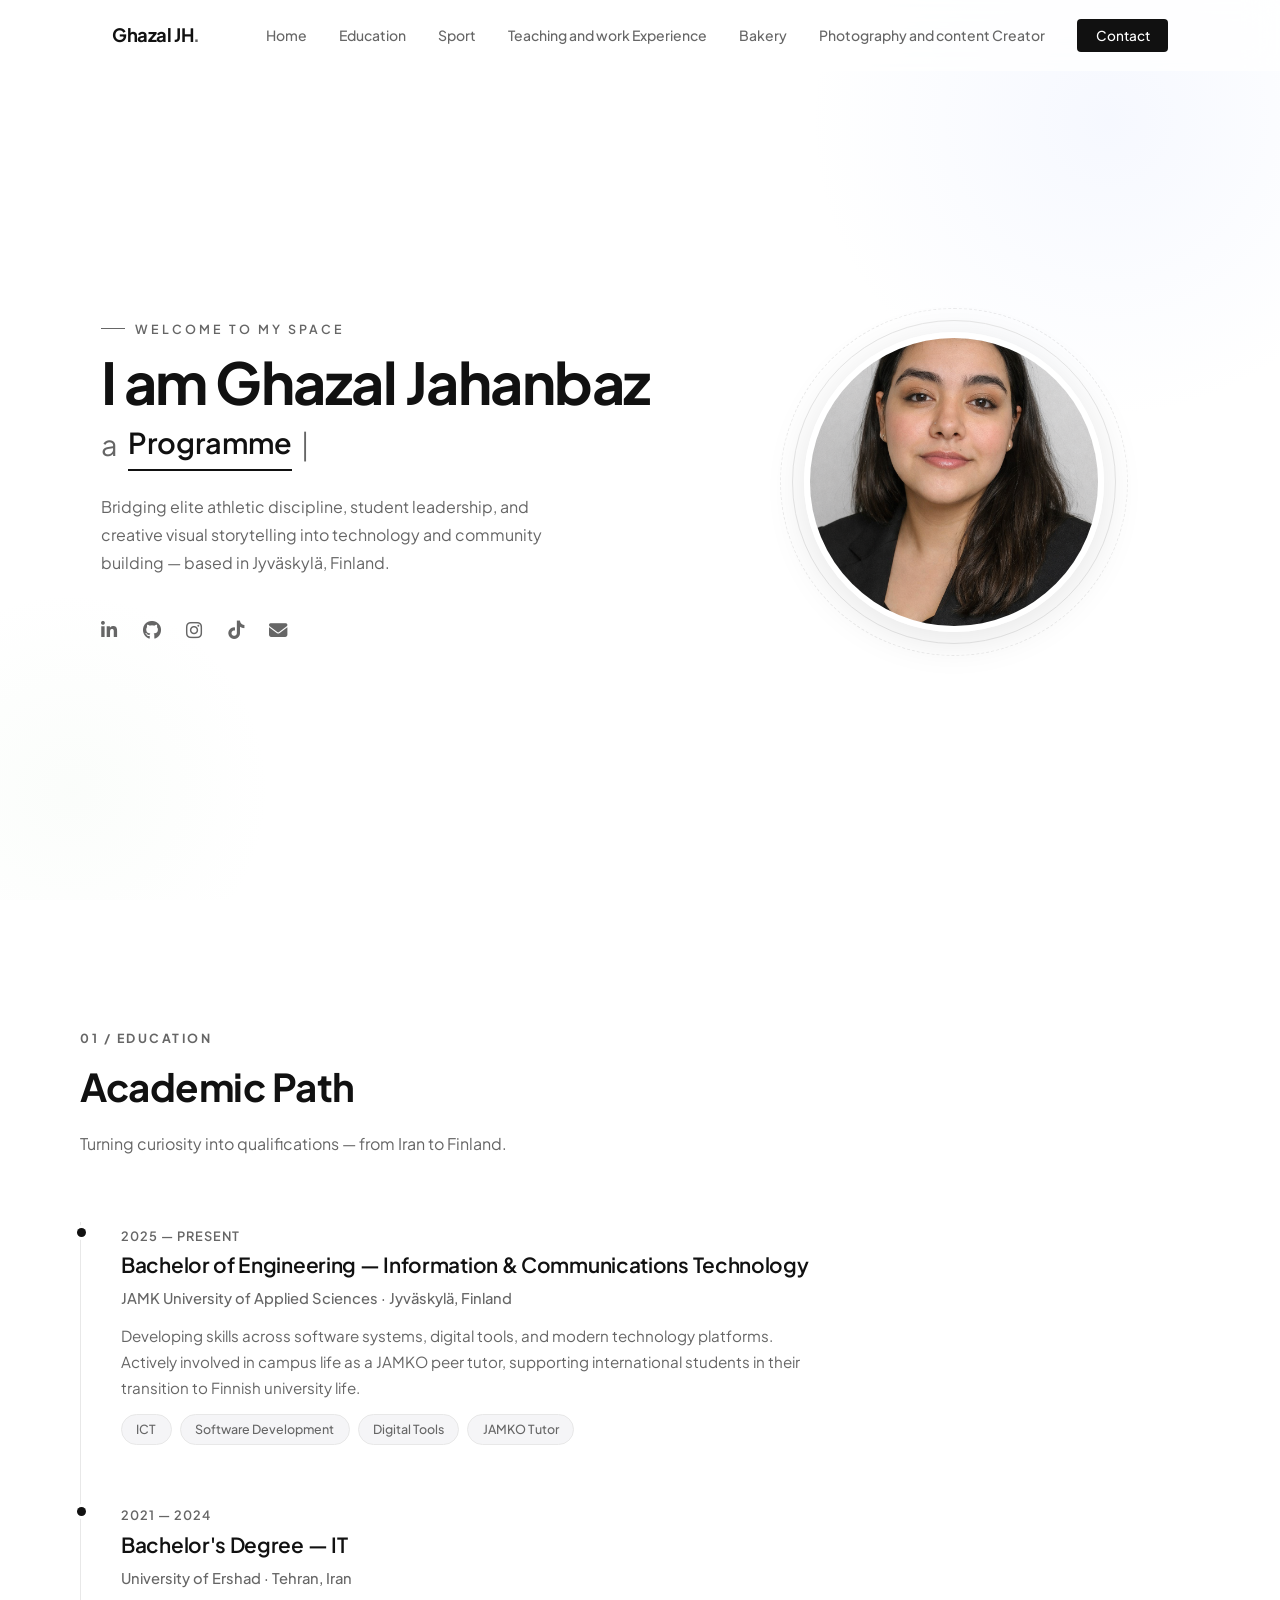
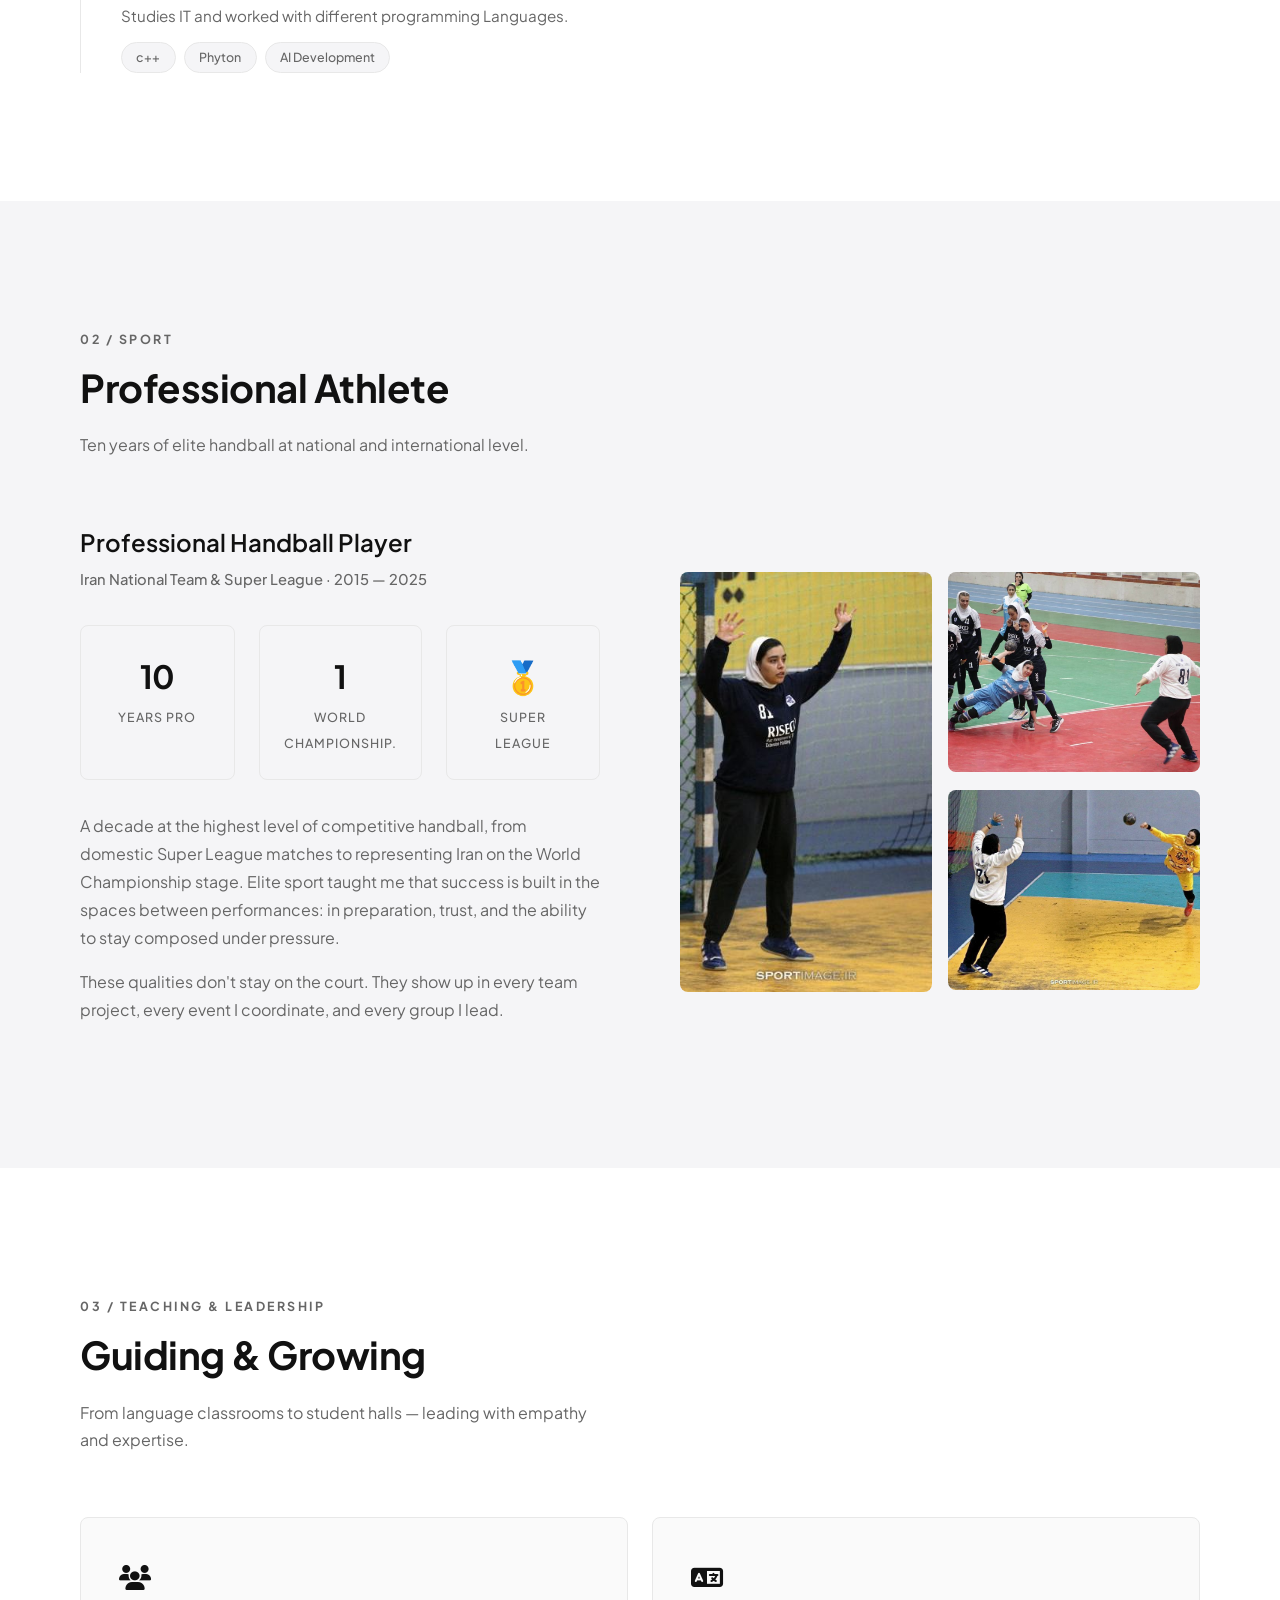
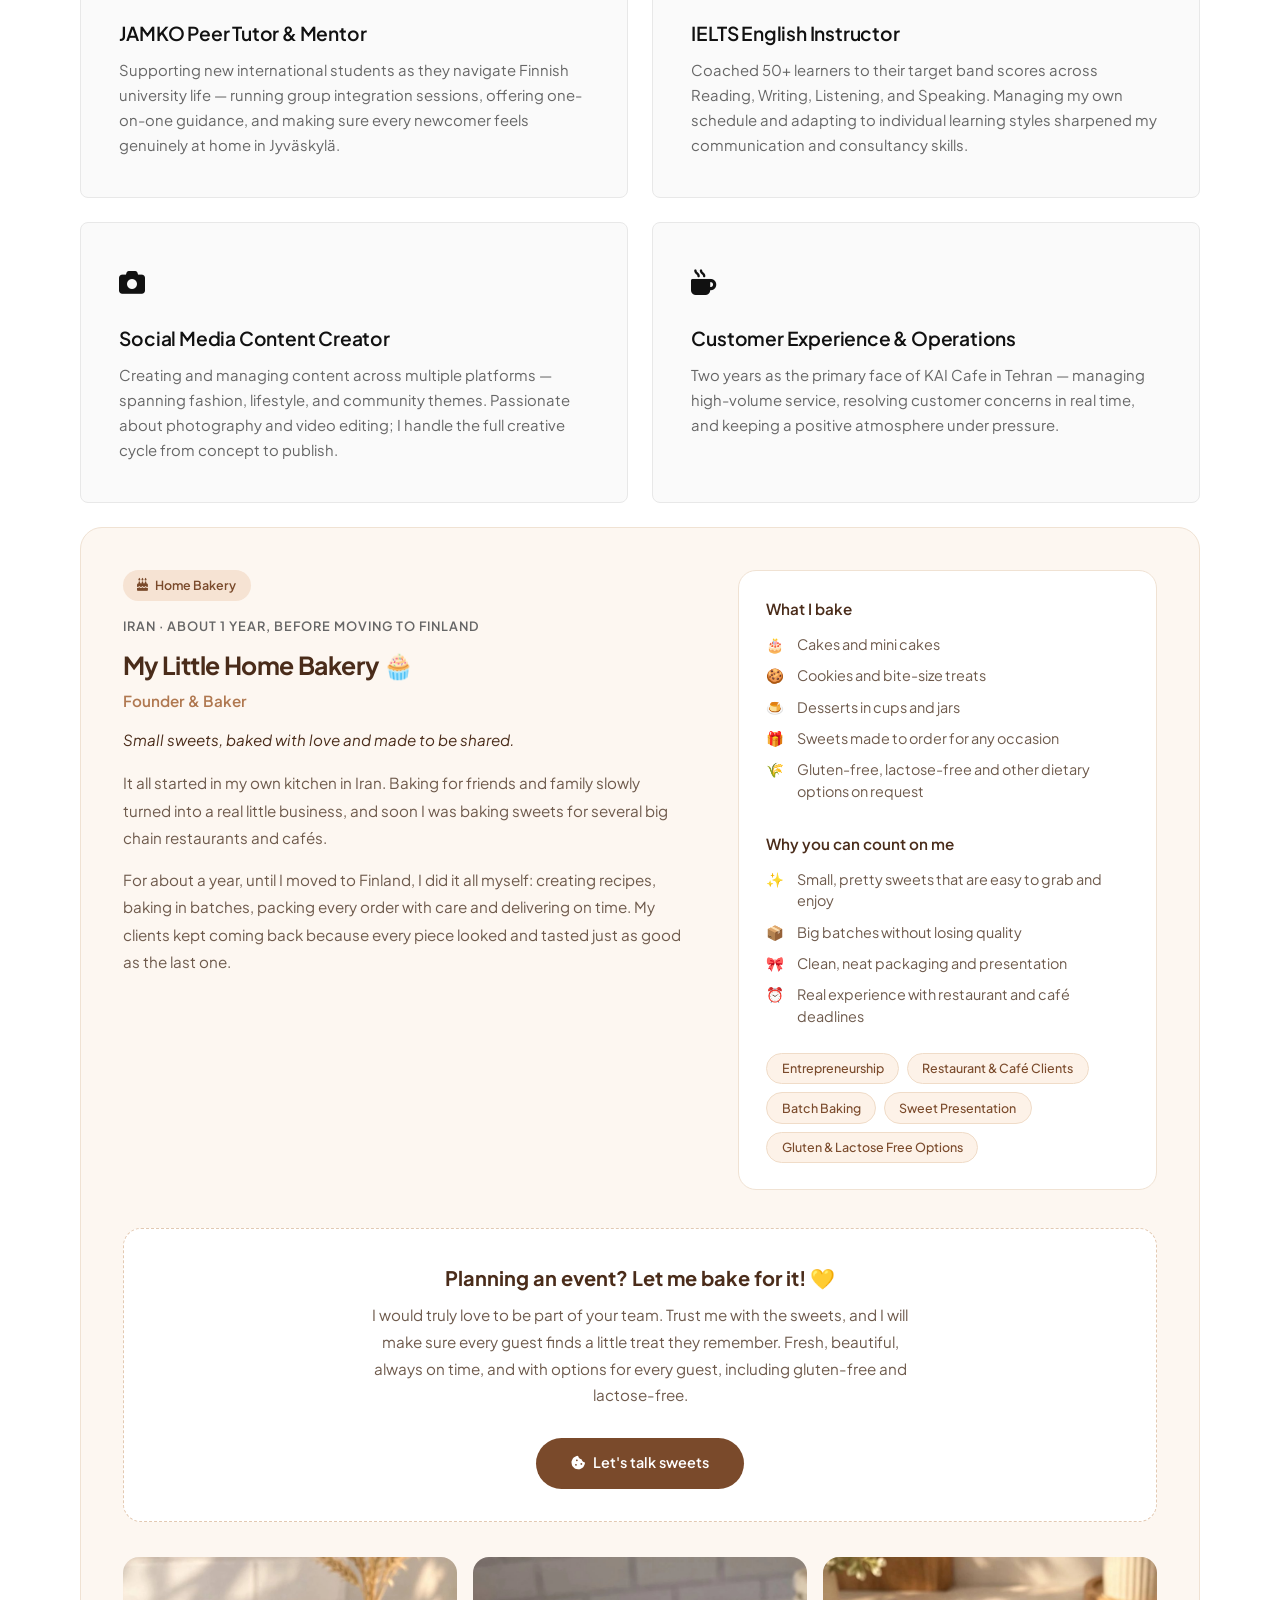
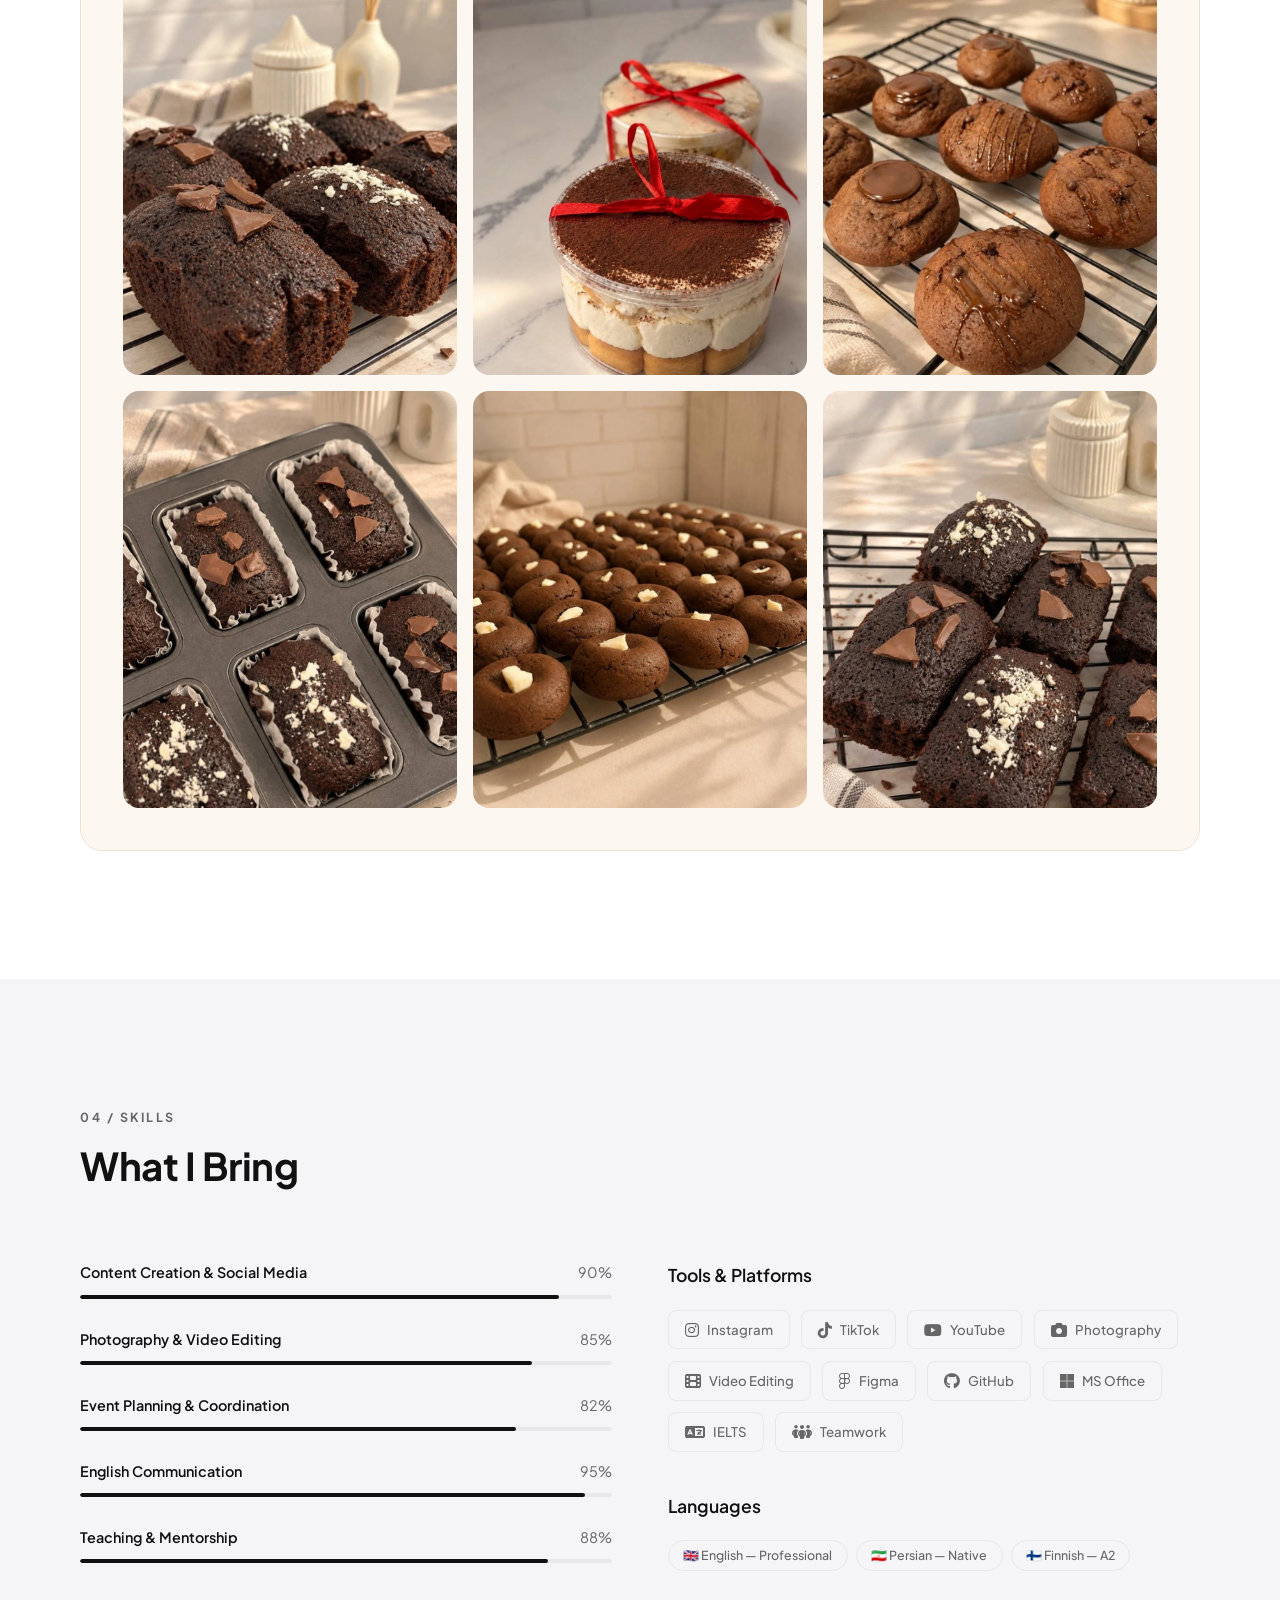
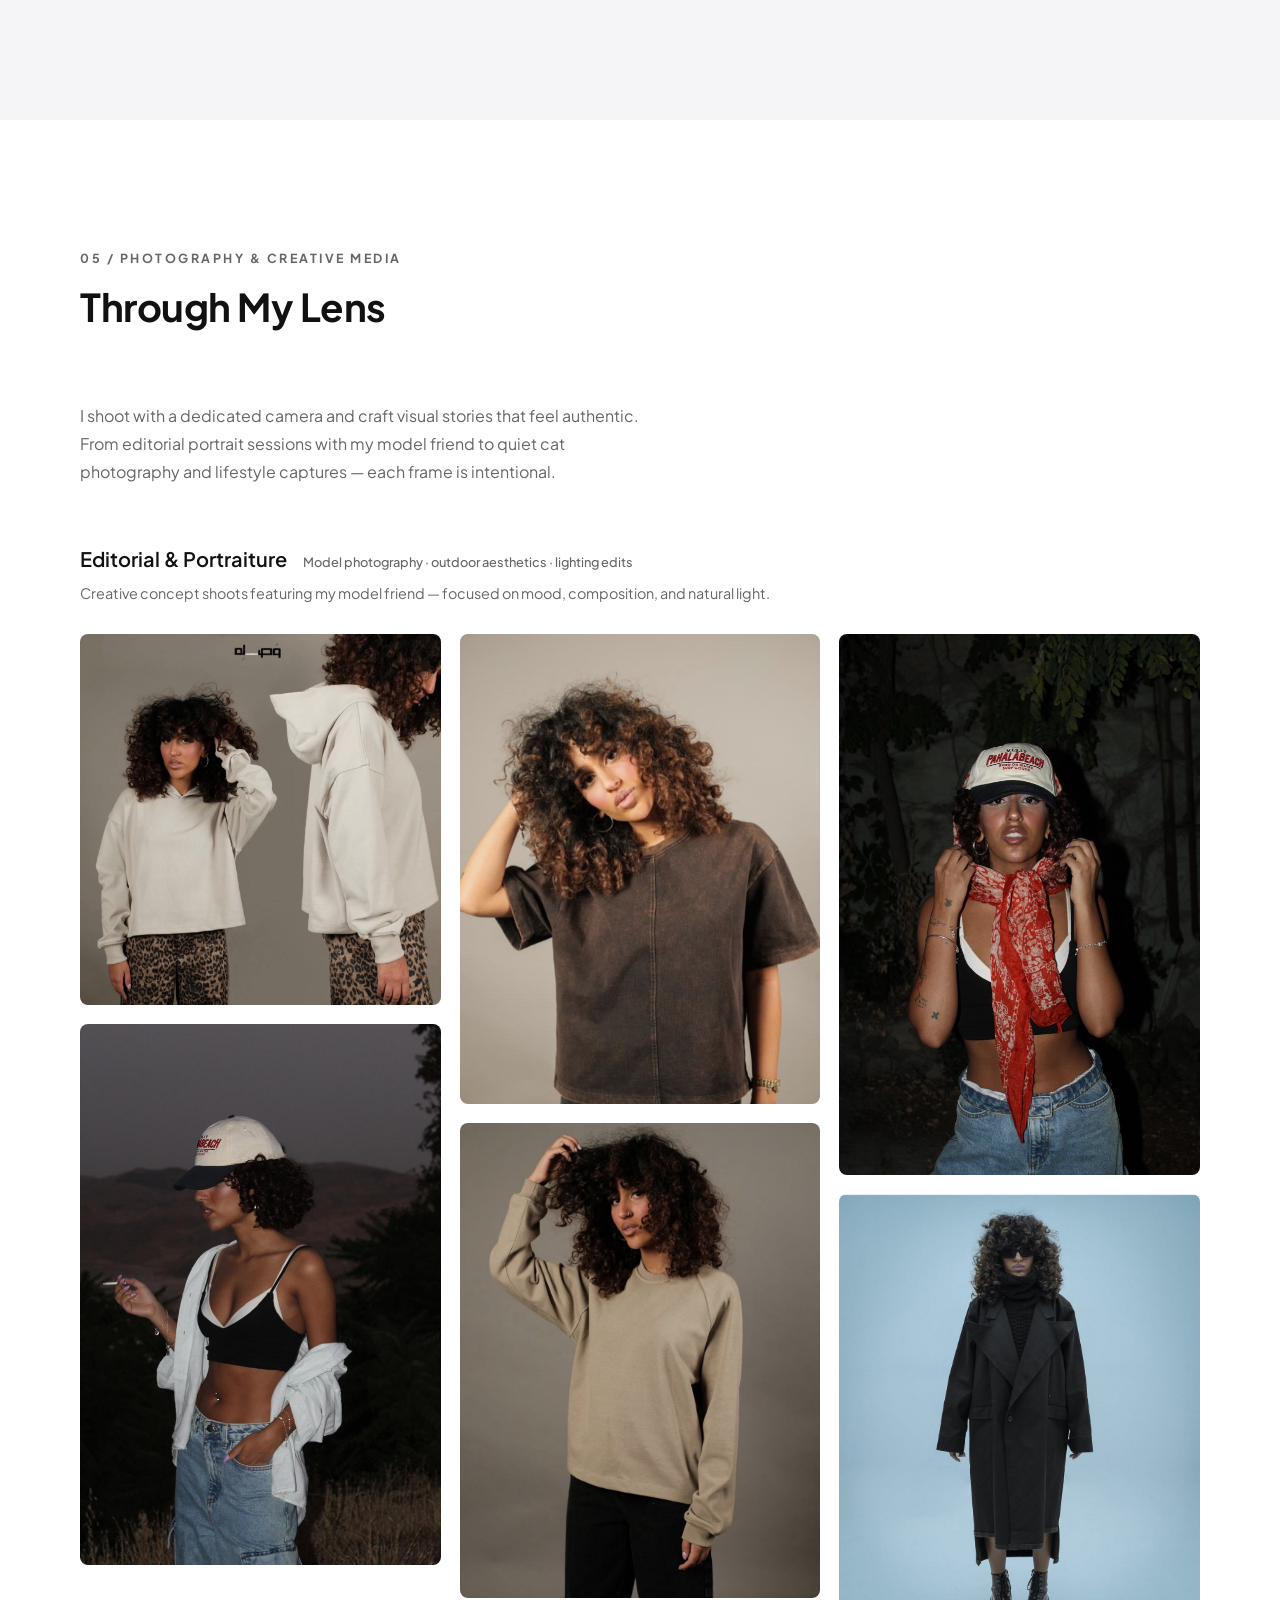
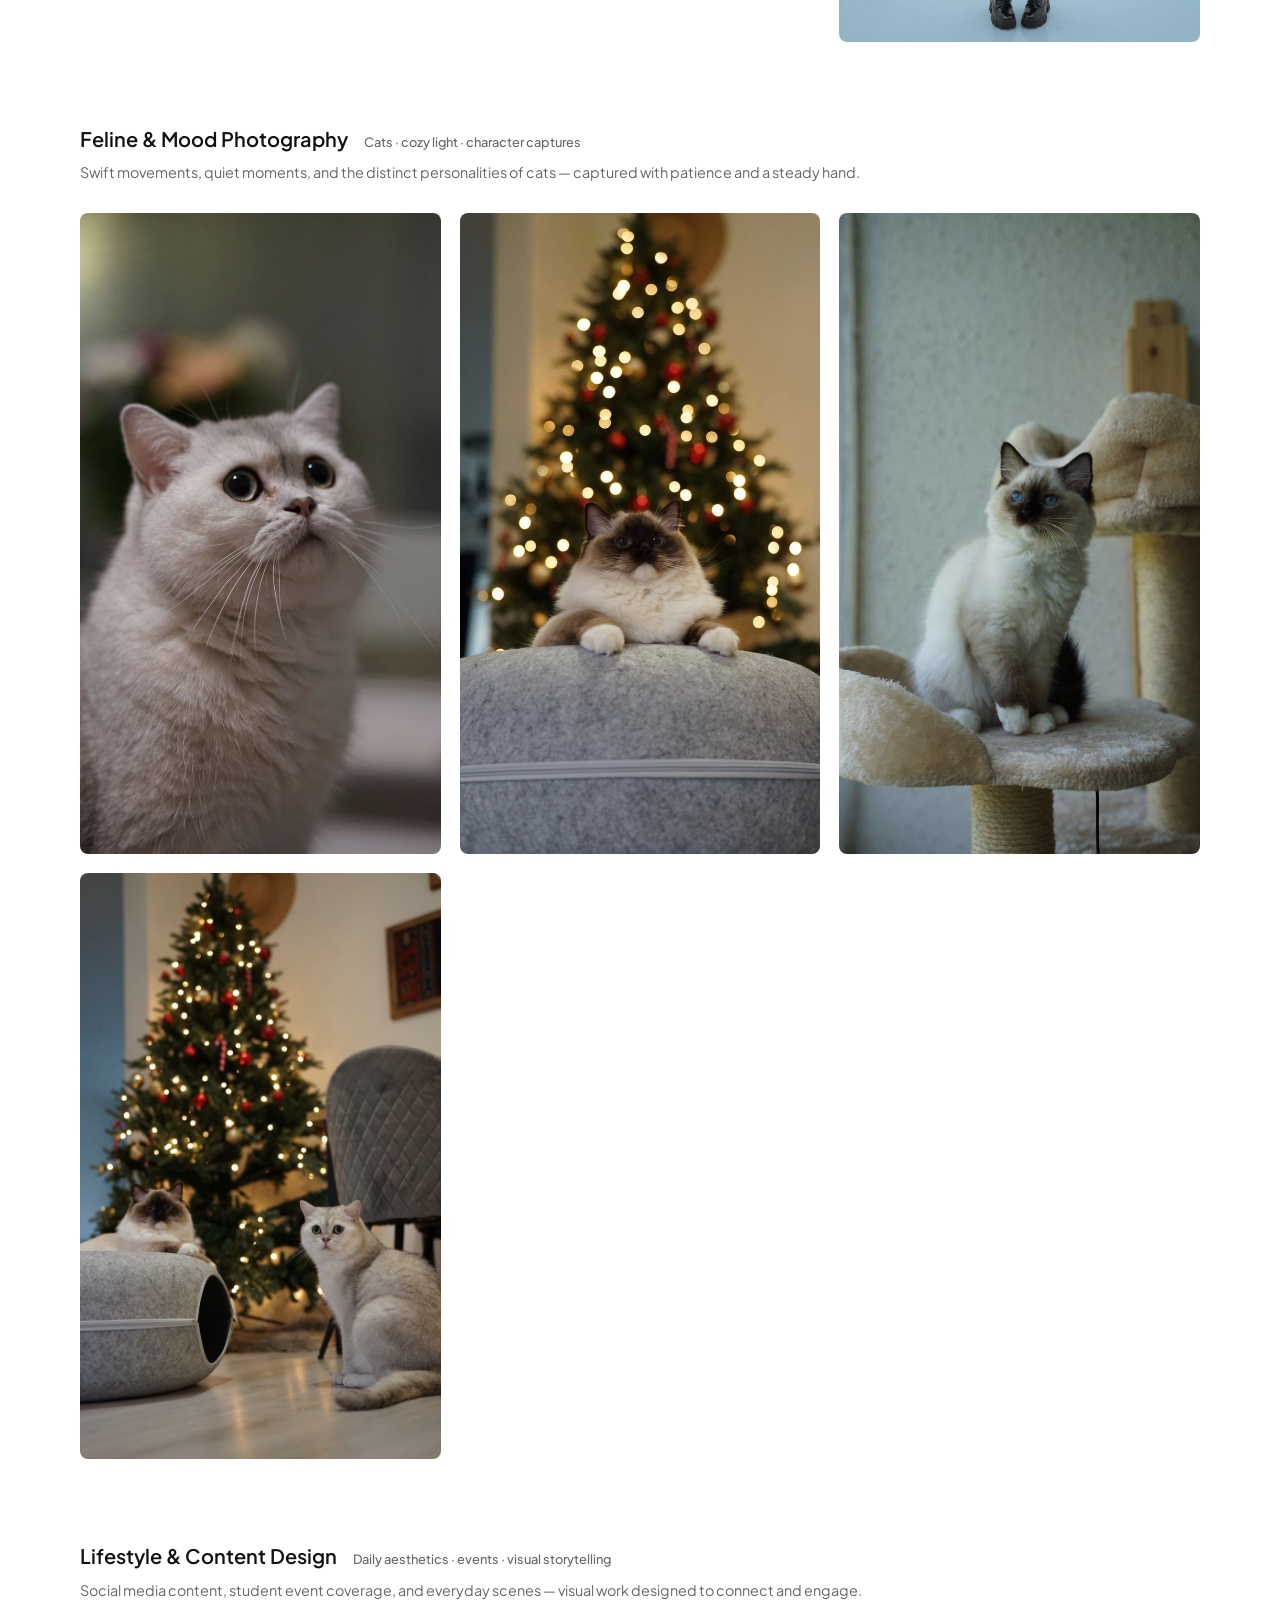
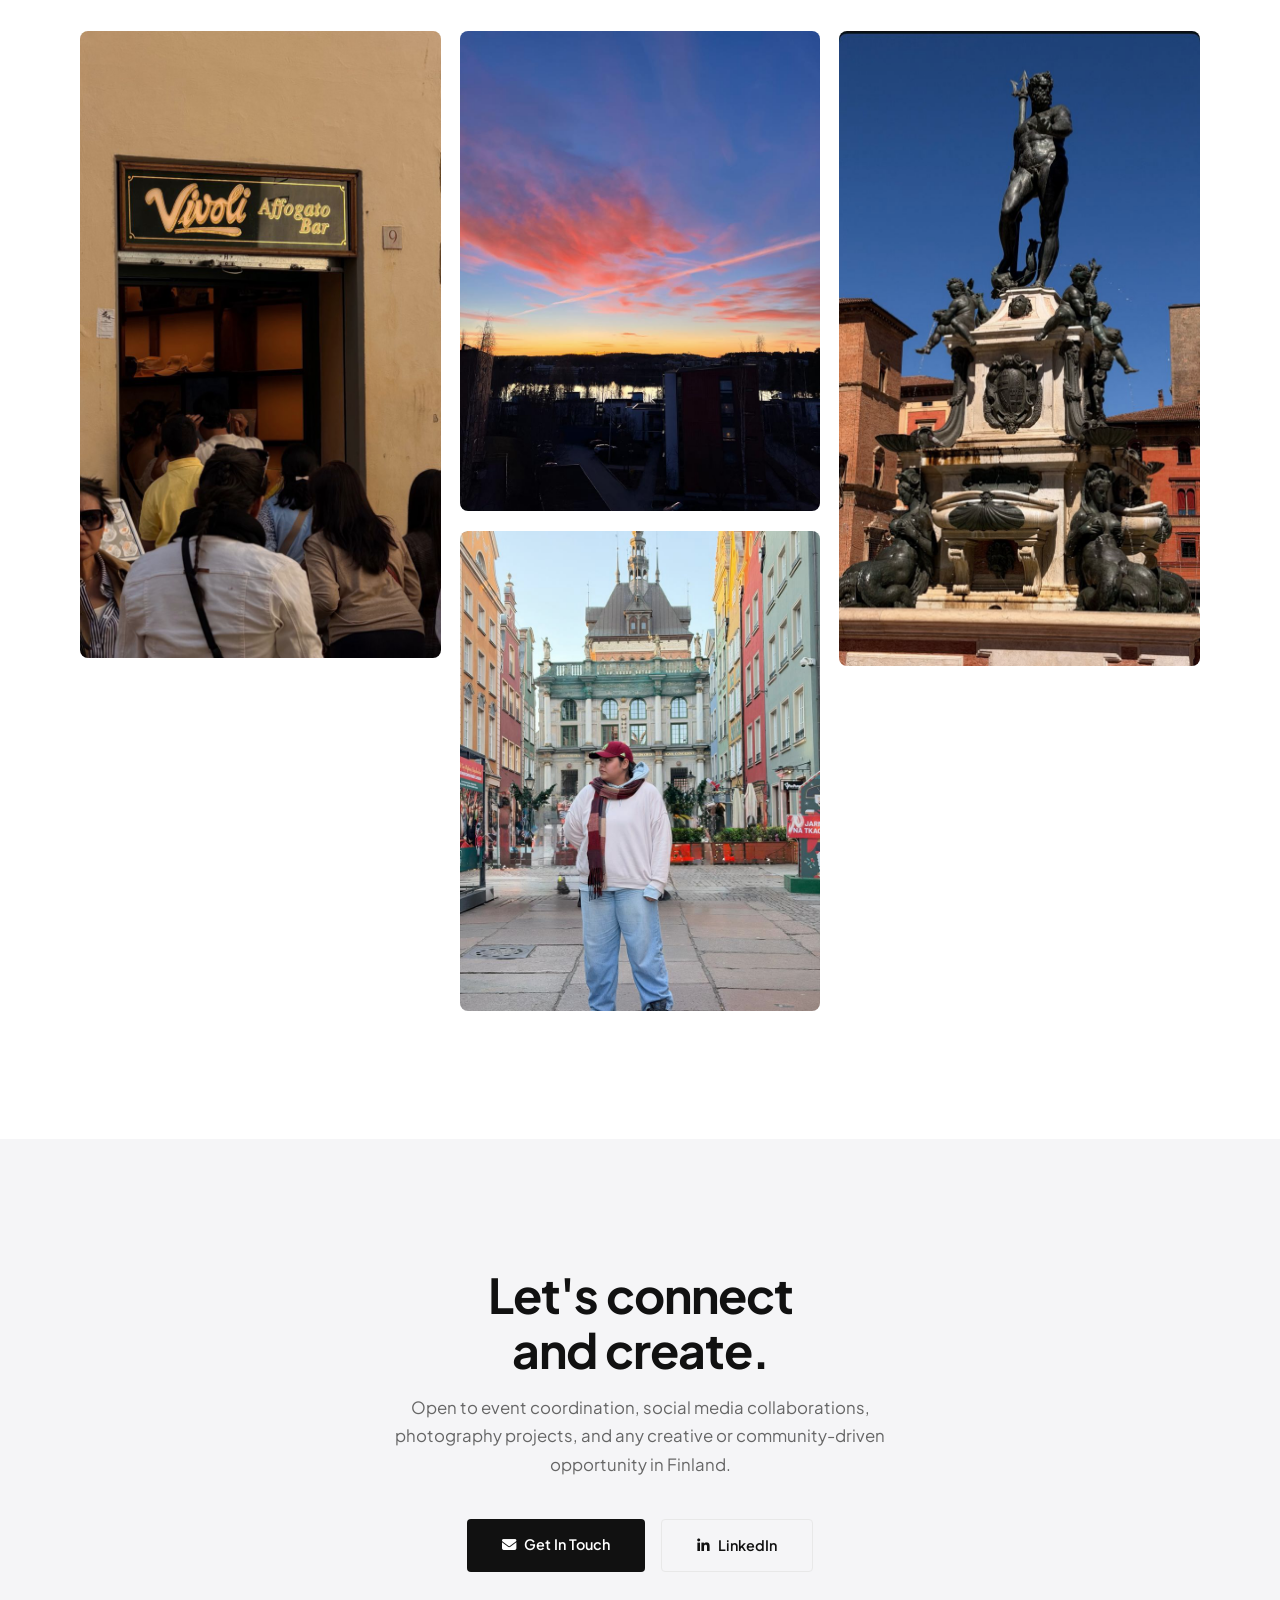
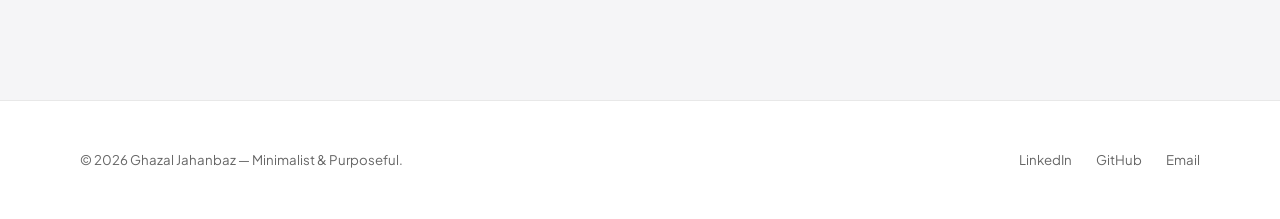
==== commit 0e192e86: "Add gluten-free, lactose-free and dietary options to bakery section Co-Authored-By: Claude Opus 5.5 " ====
--- a/index.html
+++ b/index.html
@@ -213,6 +213,7 @@
                 <li><span>🍪</span> Cookies and bite-size treats</li>
                 <li><span>🍮</span> Desserts in cups and jars</li>
                 <li><span>🎁</span> Sweets made to order for any occasion</li>
+                <li><span>🌾</span> Gluten-free, lactose-free and other dietary options on request</li>
               </ul>
               <p class="tools-title" style="margin-top:1.8rem;">Why you can count on me</p>
               <ul class="bakery-list">
@@ -226,12 +227,13 @@
                 <span class="tag-pill">Restaurant &amp; Café Clients</span>
                 <span class="tag-pill">Batch Baking</span>
                 <span class="tag-pill">Sweet Presentation</span>
+                <span class="tag-pill">Gluten &amp; Lactose Free Options</span>
               </div>
             </div>
           </div>
           <div class="bakery-note">
             <p class="bakery-note-title">Planning an event? Let me bake for it! 💛</p>
-            <p>I would truly love to be part of your team. Trust me with the sweets, and I will make sure every guest finds a little treat they remember. Fresh, beautiful and always on time.</p>
+            <p>I would truly love to be part of your team. Trust me with the sweets, and I will make sure every guest finds a little treat they remember. Fresh, beautiful, always on time, and with options for every guest, including gluten-free and lactose-free.</p>
             <a href="mailto:ah2523@student.jamk.fi" class="btn-primary bakery-btn"><i class="fa-solid fa-cookie-bite" style="margin-right:0.5rem;"></i>Let's talk sweets</a>
           </div>
           <div class="bakery-grid">
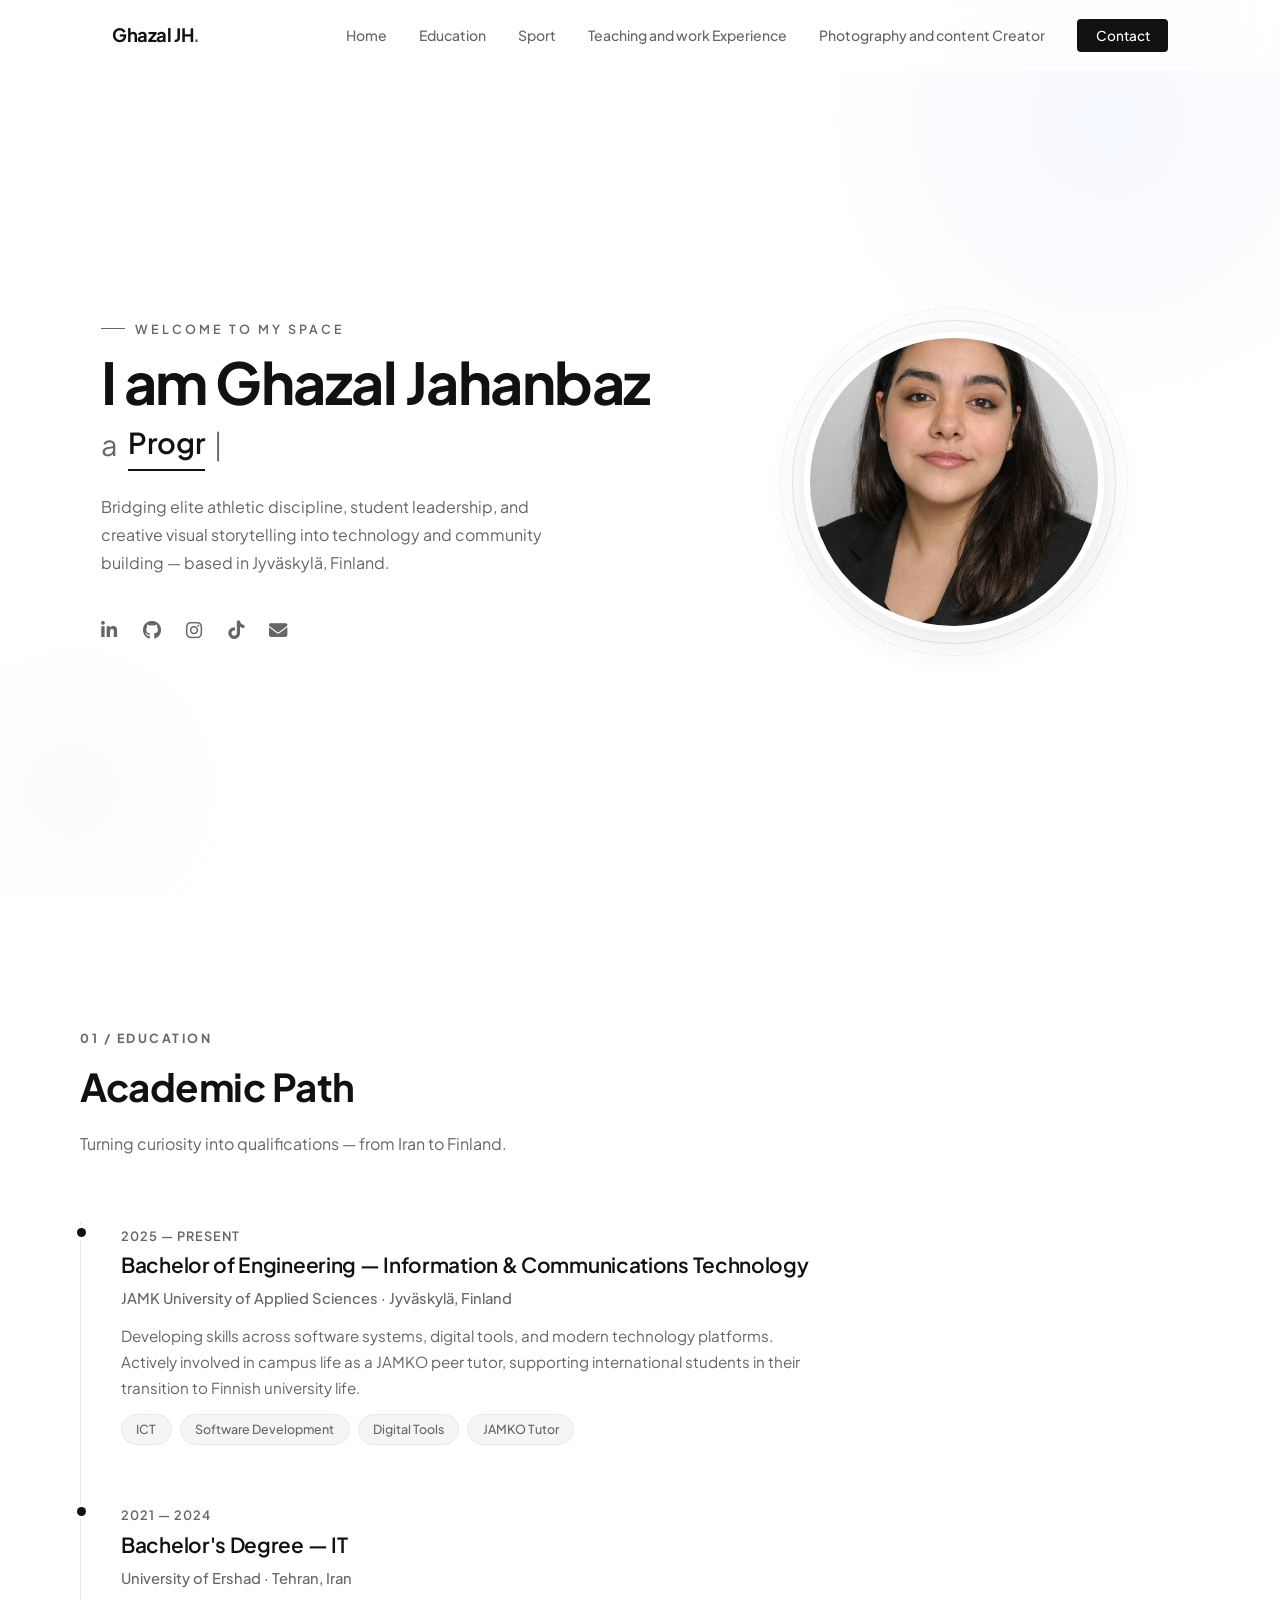
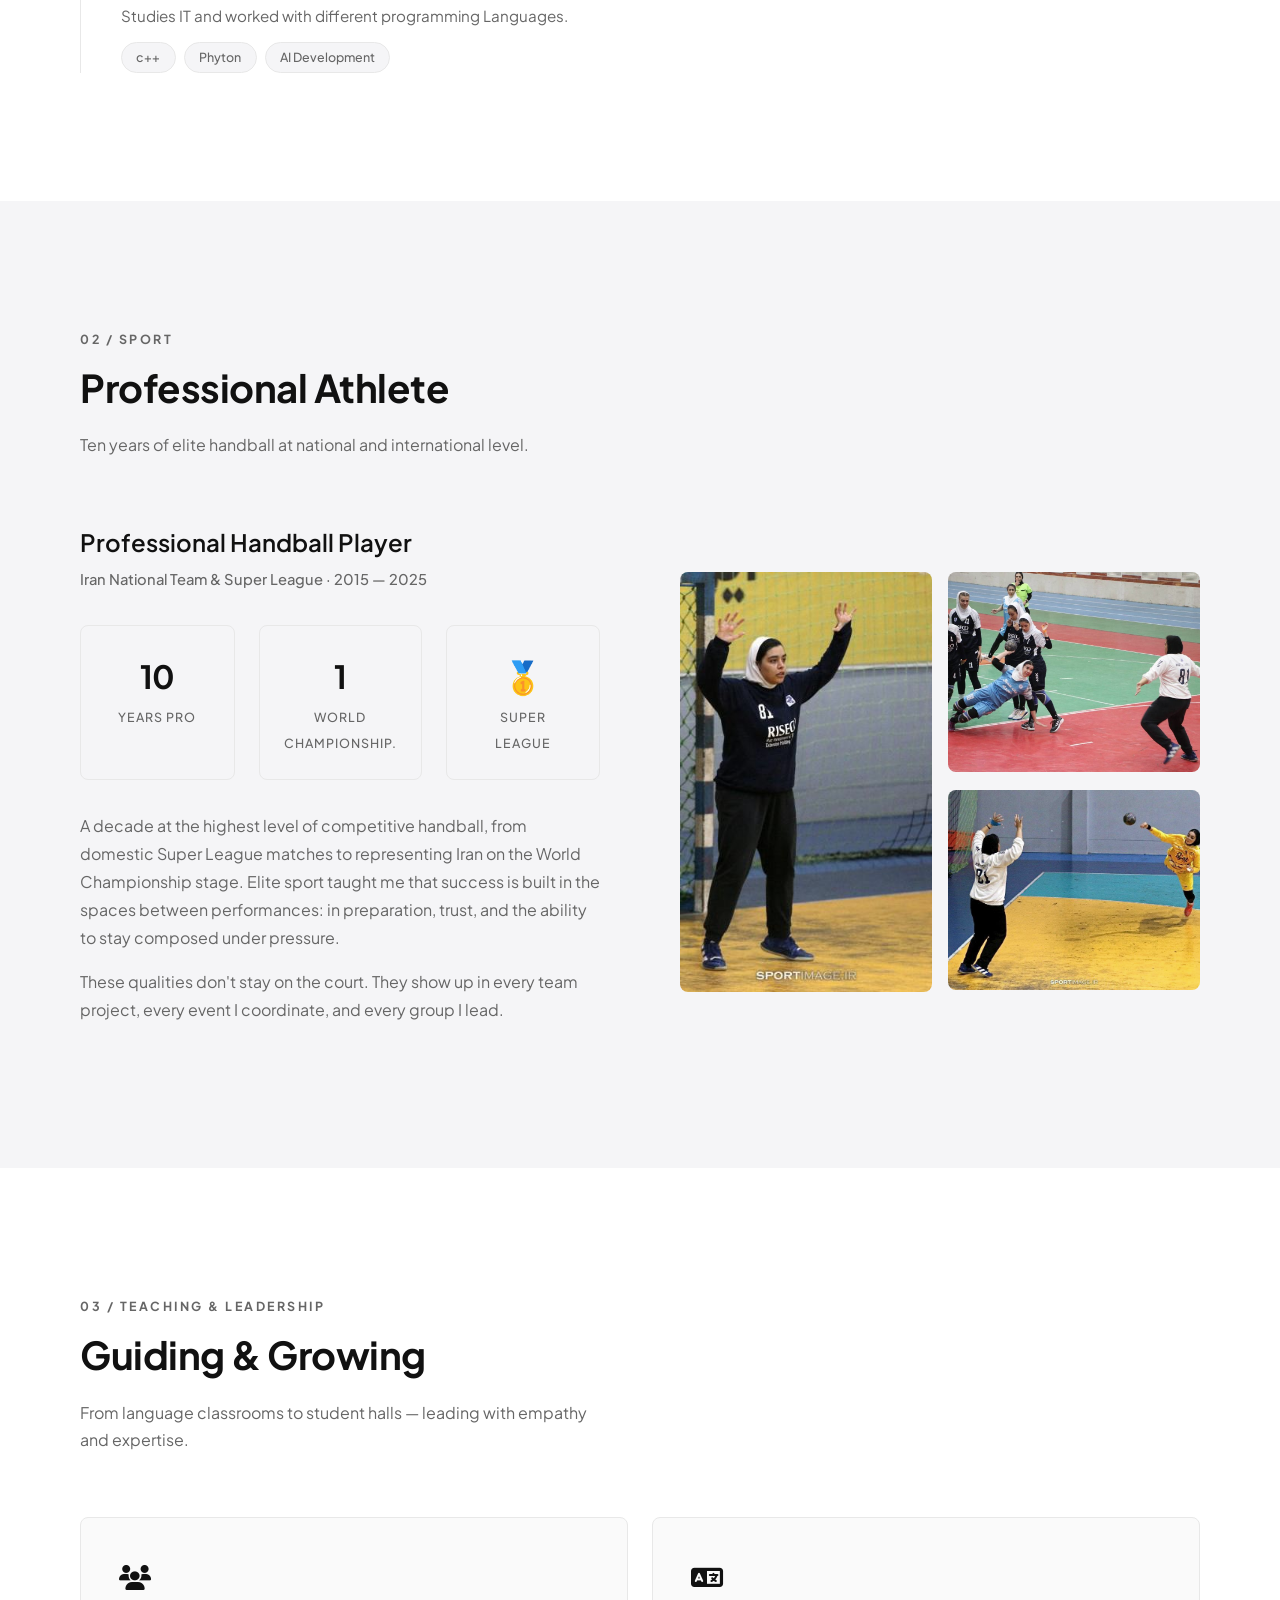
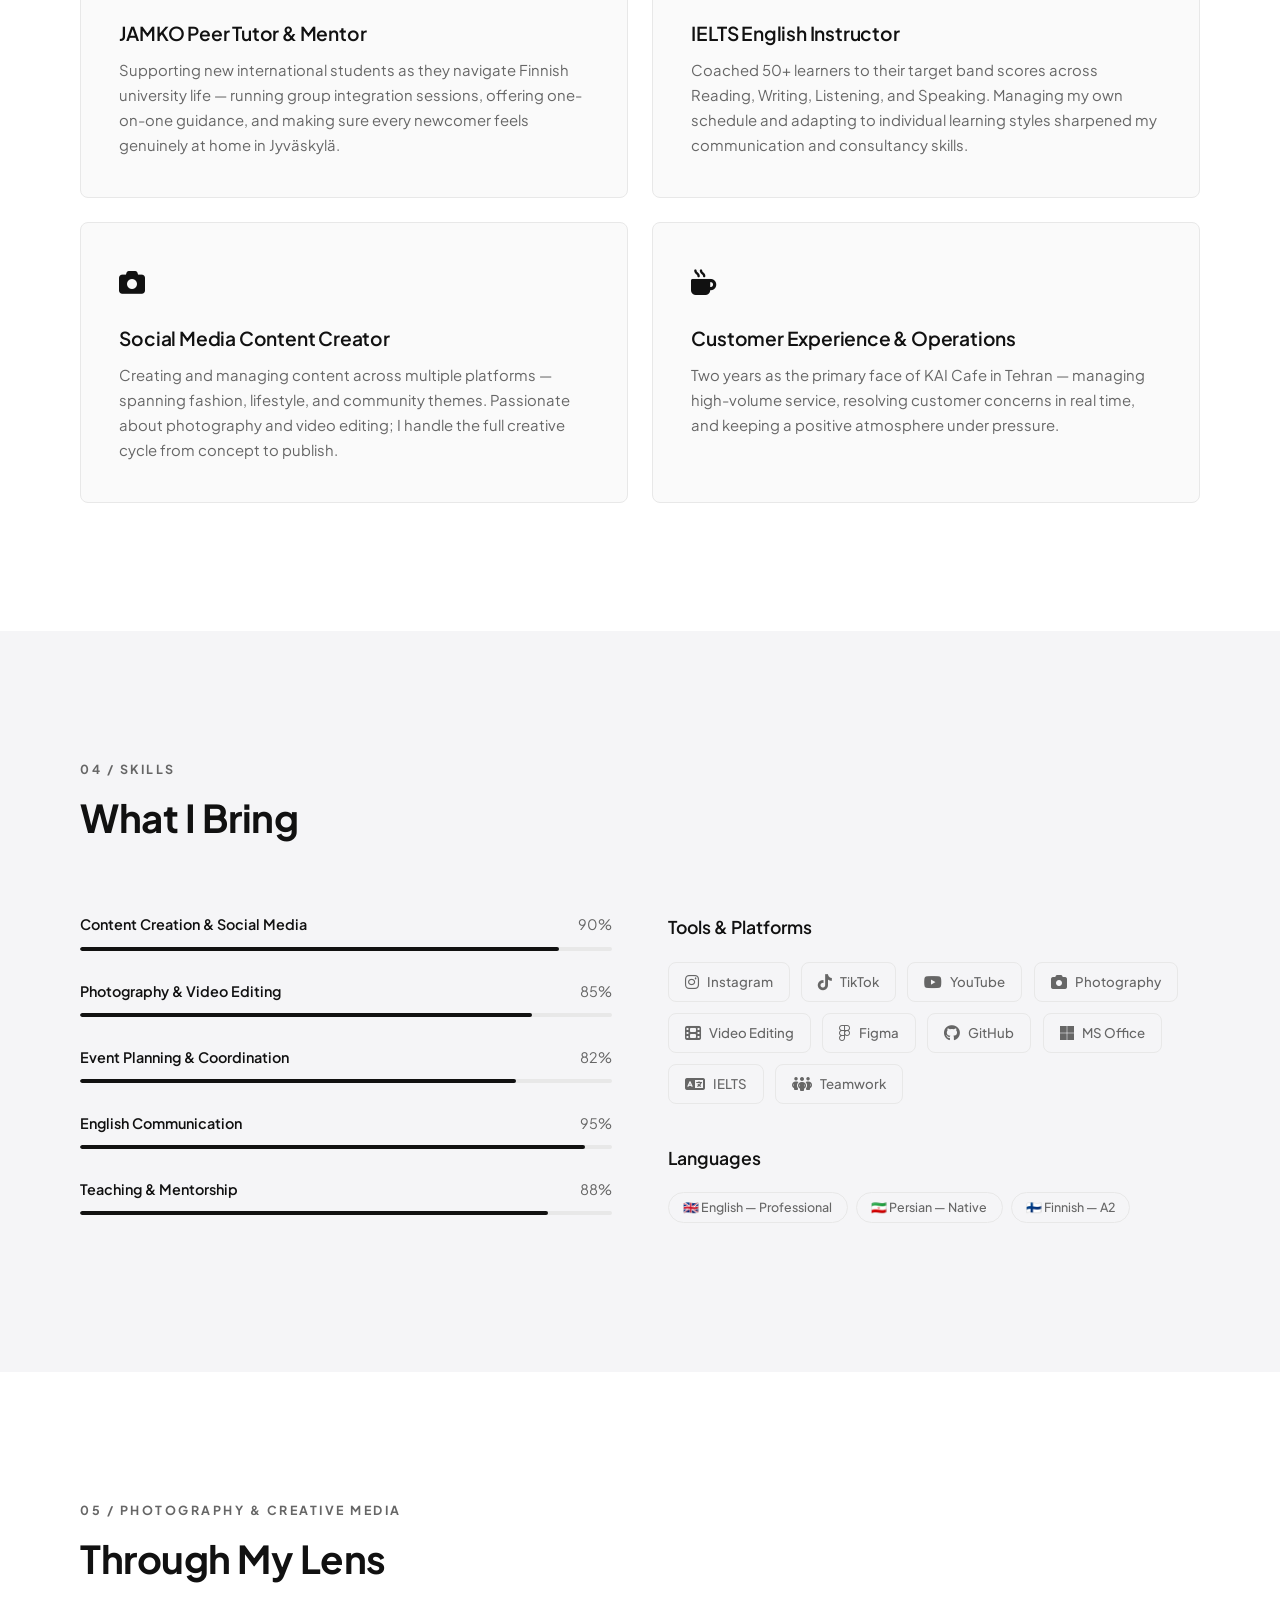
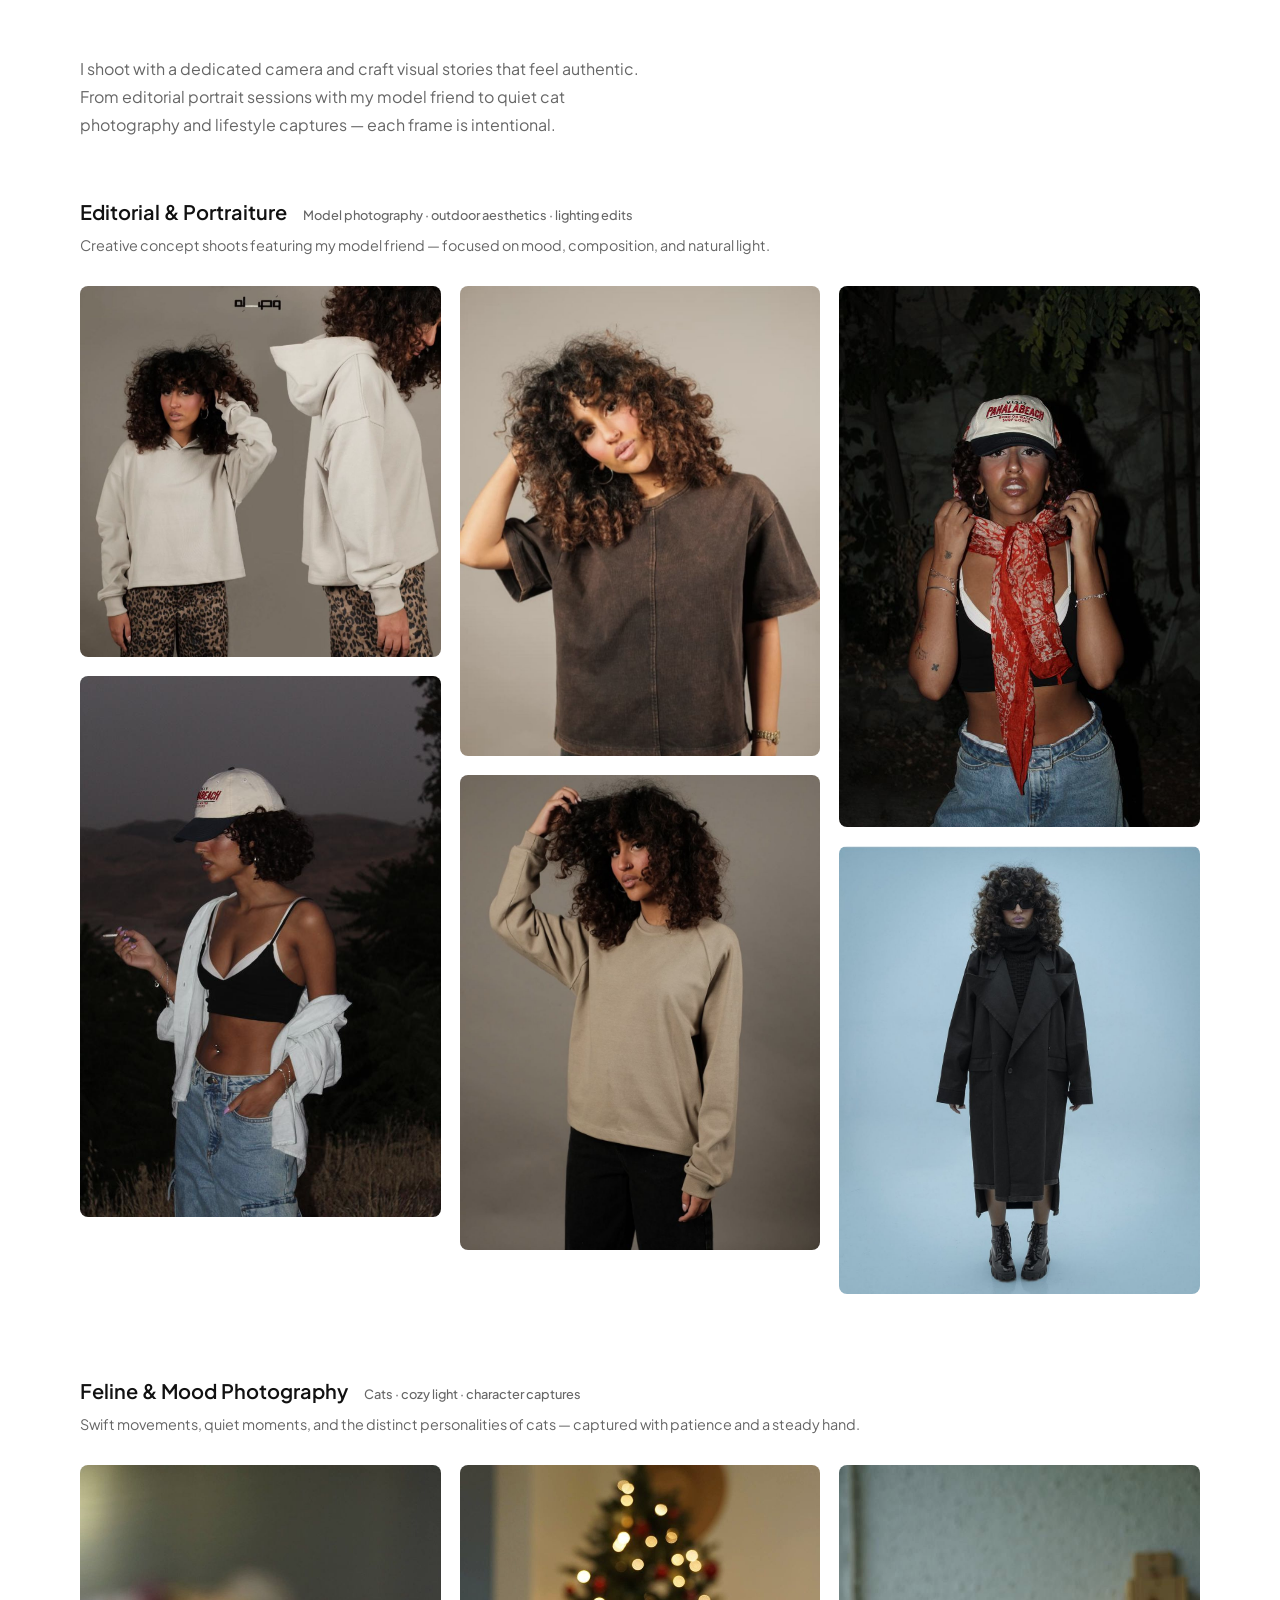
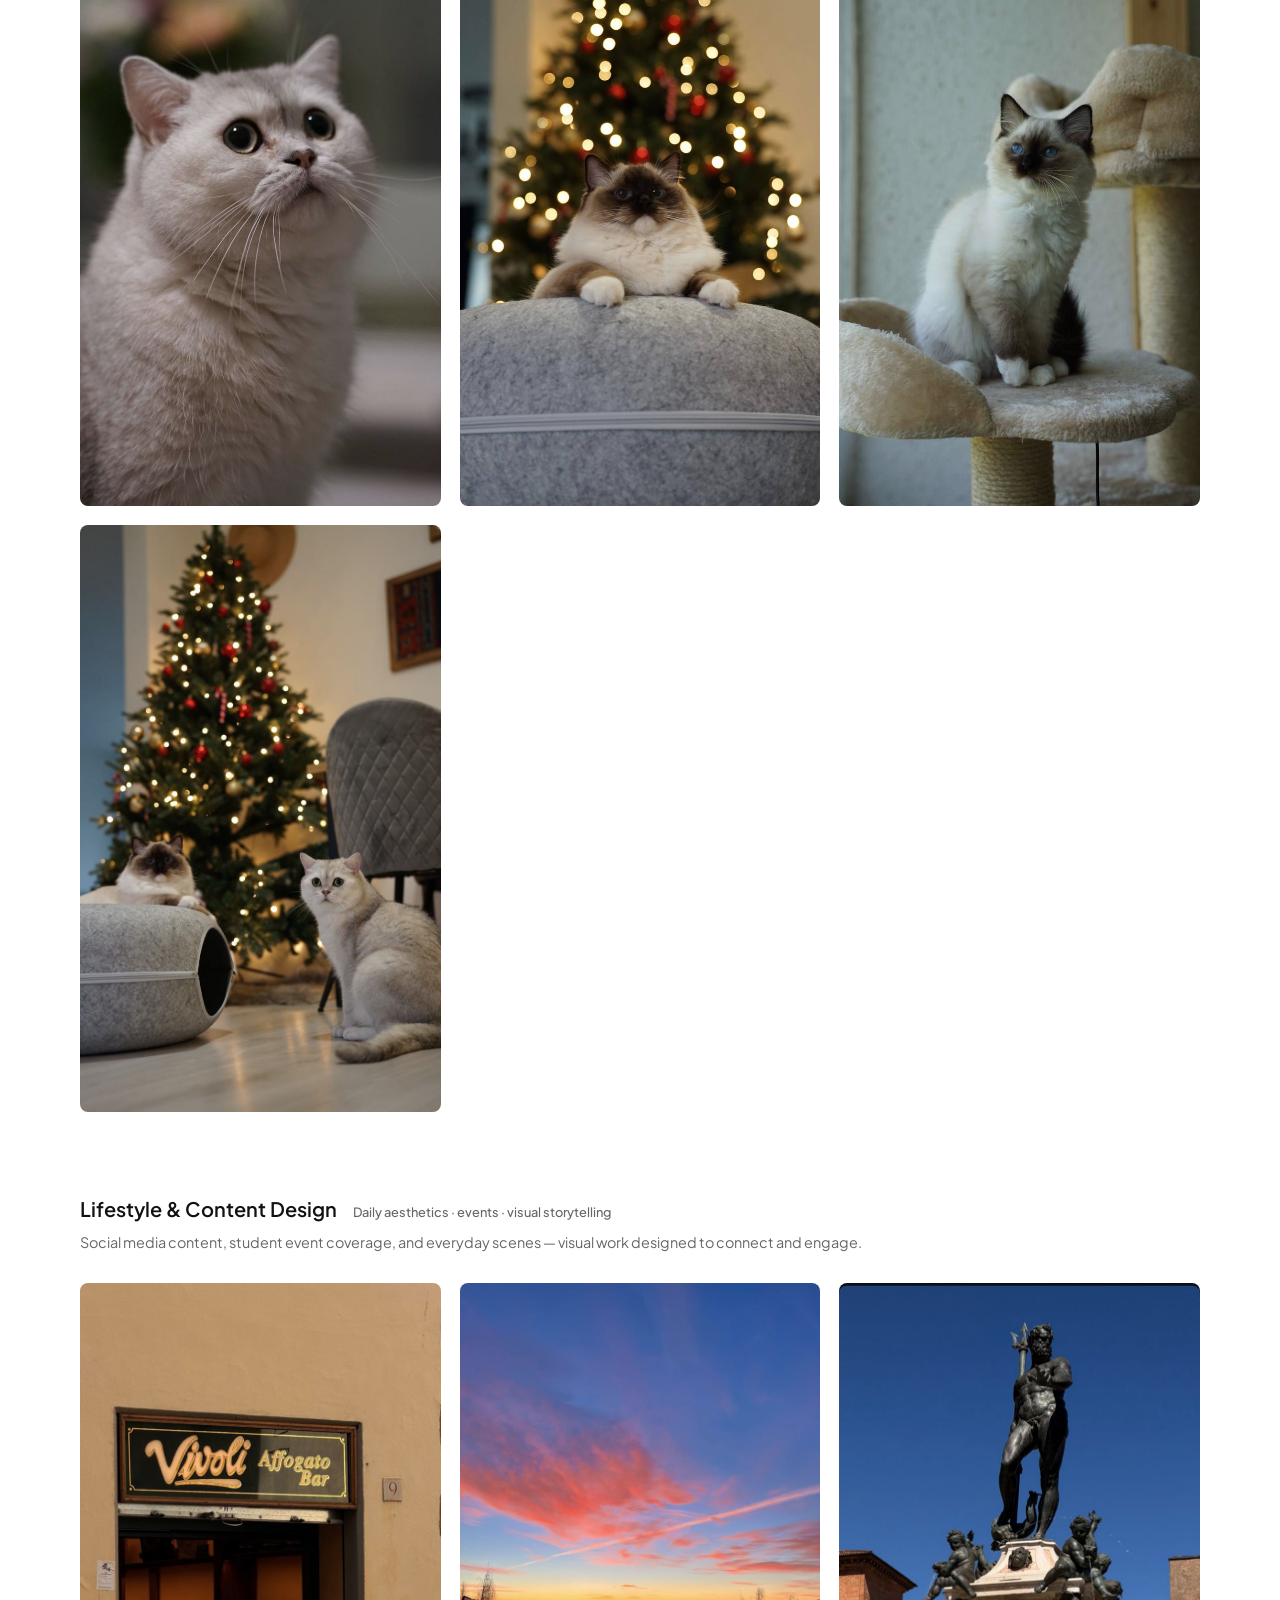
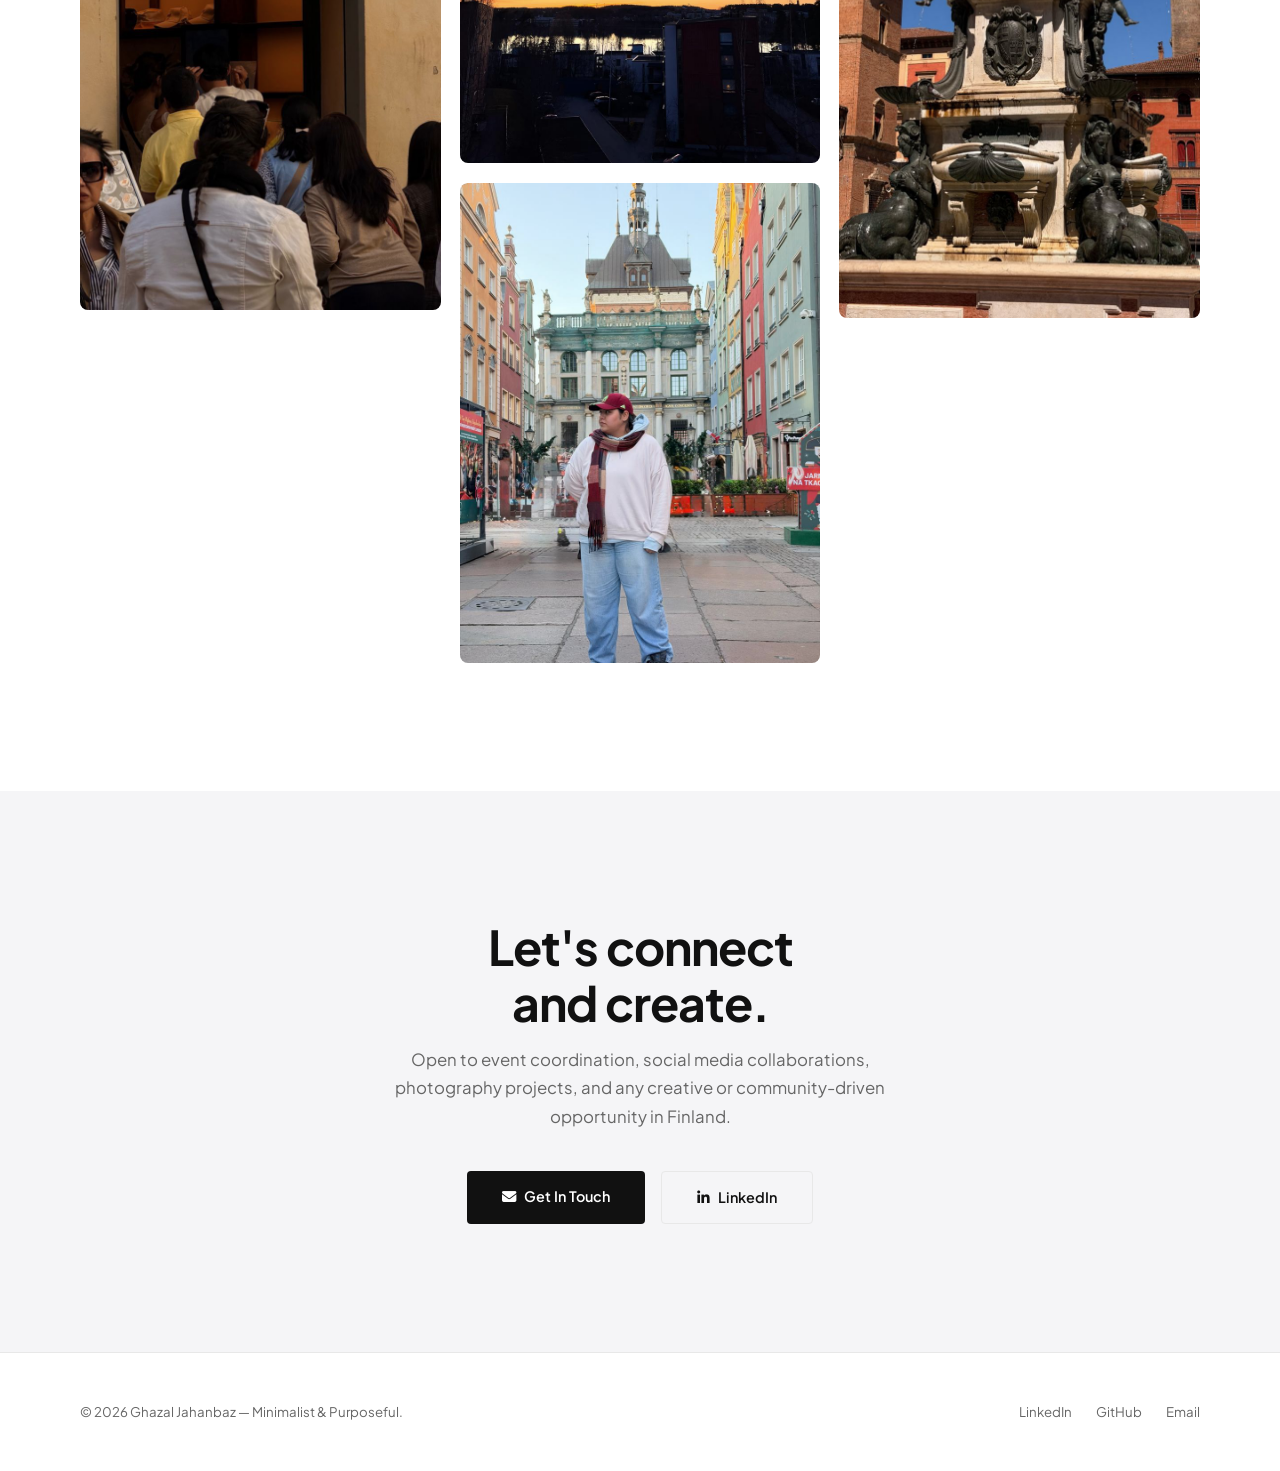
==== commit b04b910c: "Update index.html" ====
--- a/index.html
+++ b/index.html
@@ -30,7 +30,6 @@
         <li><a href="#education">Education</a></li>
         <li><a href="#sport">Sport</a></li>
         <li><a href="#teaching">Teaching and work Experience</a></li>
-        <li><a href="#bakery">Bakery</a></li>
         <li><a href="#photography">Photography and content Creator</a></li>
         <li><a href="#contact" class="btn-nav">Contact</a></li>
       </ul>
@@ -195,74 +194,6 @@
           </div>
         </div>
 
-        <div class="bakery-block reveal" id="bakery">
-          <div class="bakery-top">
-            <div class="bakery-text">
-              <div class="bakery-badge"><i class="fa-solid fa-cake-candles"></i> Home Bakery</div>
-              <span class="edu-year">Iran · about 1 year, before moving to Finland</span>
-              <h3>My Little Home Bakery 🧁</h3>
-              <p class="bakery-role">Founder &amp; Baker</p>
-              <p class="bakery-lead">Small sweets, baked with love and made to be shared.</p>
-              <p>It all started in my own kitchen in Iran. Baking for friends and family slowly turned into a real little business, and soon I was baking sweets for several big chain restaurants and cafés.</p>
-              <p>For about a year, until I moved to Finland, I did it all myself: creating recipes, baking in batches, packing every order with care and delivering on time. My clients kept coming back because every piece looked and tasted just as good as the last one.</p>
-            </div>
-            <div class="bakery-side">
-              <p class="tools-title">What I bake</p>
-              <ul class="bakery-list">
-                <li><span>🎂</span> Cakes and mini cakes</li>
-                <li><span>🍪</span> Cookies and bite-size treats</li>
-                <li><span>🍮</span> Desserts in cups and jars</li>
-                <li><span>🎁</span> Sweets made to order for any occasion</li>
-                <li><span>🌾</span> Gluten-free, lactose-free and other dietary options on request</li>
-              </ul>
-              <p class="tools-title" style="margin-top:1.8rem;">Why you can count on me</p>
-              <ul class="bakery-list">
-                <li><span>✨</span> Small, pretty sweets that are easy to grab and enjoy</li>
-                <li><span>📦</span> Big batches without losing quality</li>
-                <li><span>🎀</span> Clean, neat packaging and presentation</li>
-                <li><span>⏰</span> Real experience with restaurant and café deadlines</li>
-              </ul>
-              <div class="edu-tags">
-                <span class="tag-pill">Entrepreneurship</span>
-                <span class="tag-pill">Restaurant &amp; Café Clients</span>
-                <span class="tag-pill">Batch Baking</span>
-                <span class="tag-pill">Sweet Presentation</span>
-                <span class="tag-pill">Gluten &amp; Lactose Free Options</span>
-              </div>
-            </div>
-          </div>
-          <div class="bakery-note">
-            <p class="bakery-note-title">Planning an event? Let me bake for it! 💛</p>
-            <p>I would truly love to be part of your team. Trust me with the sweets, and I will make sure every guest finds a little treat they remember. Fresh, beautiful, always on time, and with options for every guest, including gluten-free and lactose-free.</p>
-            <a href="mailto:ah2523@student.jamk.fi" class="btn-primary bakery-btn"><i class="fa-solid fa-cookie-bite" style="margin-right:0.5rem;"></i>Let's talk sweets</a>
-          </div>
-          <div class="bakery-grid">
-            <div class="masonry-item" onclick="openLightbox(this)">
-              <img src="images/bakery1.jpg" alt="Chocolate mini loaf cakes" loading="lazy">
-              <div class="photo-overlay"><span class="overlay-label">Mini Loaf Cakes</span></div>
-            </div>
-            <div class="masonry-item" onclick="openLightbox(this)">
-              <img src="images/bakery2.jpg" alt="Individual tiramisu cups tied with red ribbon" loading="lazy">
-              <div class="photo-overlay"><span class="overlay-label">Tiramisu Cups</span></div>
-            </div>
-            <div class="masonry-item" onclick="openLightbox(this)">
-              <img src="images/bakery3.jpg" alt="Chocolate cookies with ganache and drizzle" loading="lazy">
-              <div class="photo-overlay"><span class="overlay-label">Ganache Cookies</span></div>
-            </div>
-            <div class="masonry-item" onclick="openLightbox(this)">
-              <img src="images/bakery4.jpg" alt="Mini cakes fresh from the oven" loading="lazy">
-              <div class="photo-overlay"><span class="overlay-label">Fresh From the Oven</span></div>
-            </div>
-            <div class="masonry-item" onclick="openLightbox(this)">
-              <img src="images/bakery5.jpg" alt="A large batch of bite-size chocolate cookies with white chocolate" loading="lazy">
-              <div class="photo-overlay"><span class="overlay-label">Bite-Size, Batch-Baked</span></div>
-            </div>
-            <div class="masonry-item" onclick="openLightbox(this)">
-              <img src="images/bakery6.jpg" alt="Mini loaf cakes topped with milk and white chocolate" loading="lazy">
-              <div class="photo-overlay"><span class="overlay-label">Milk & White Chocolate</span></div>
-            </div>
-          </div>
-        </div>
       </div>
     </section>
 
@@ -536,4 +467,4 @@
   </script>
 
 </body>
-</html>+</html>
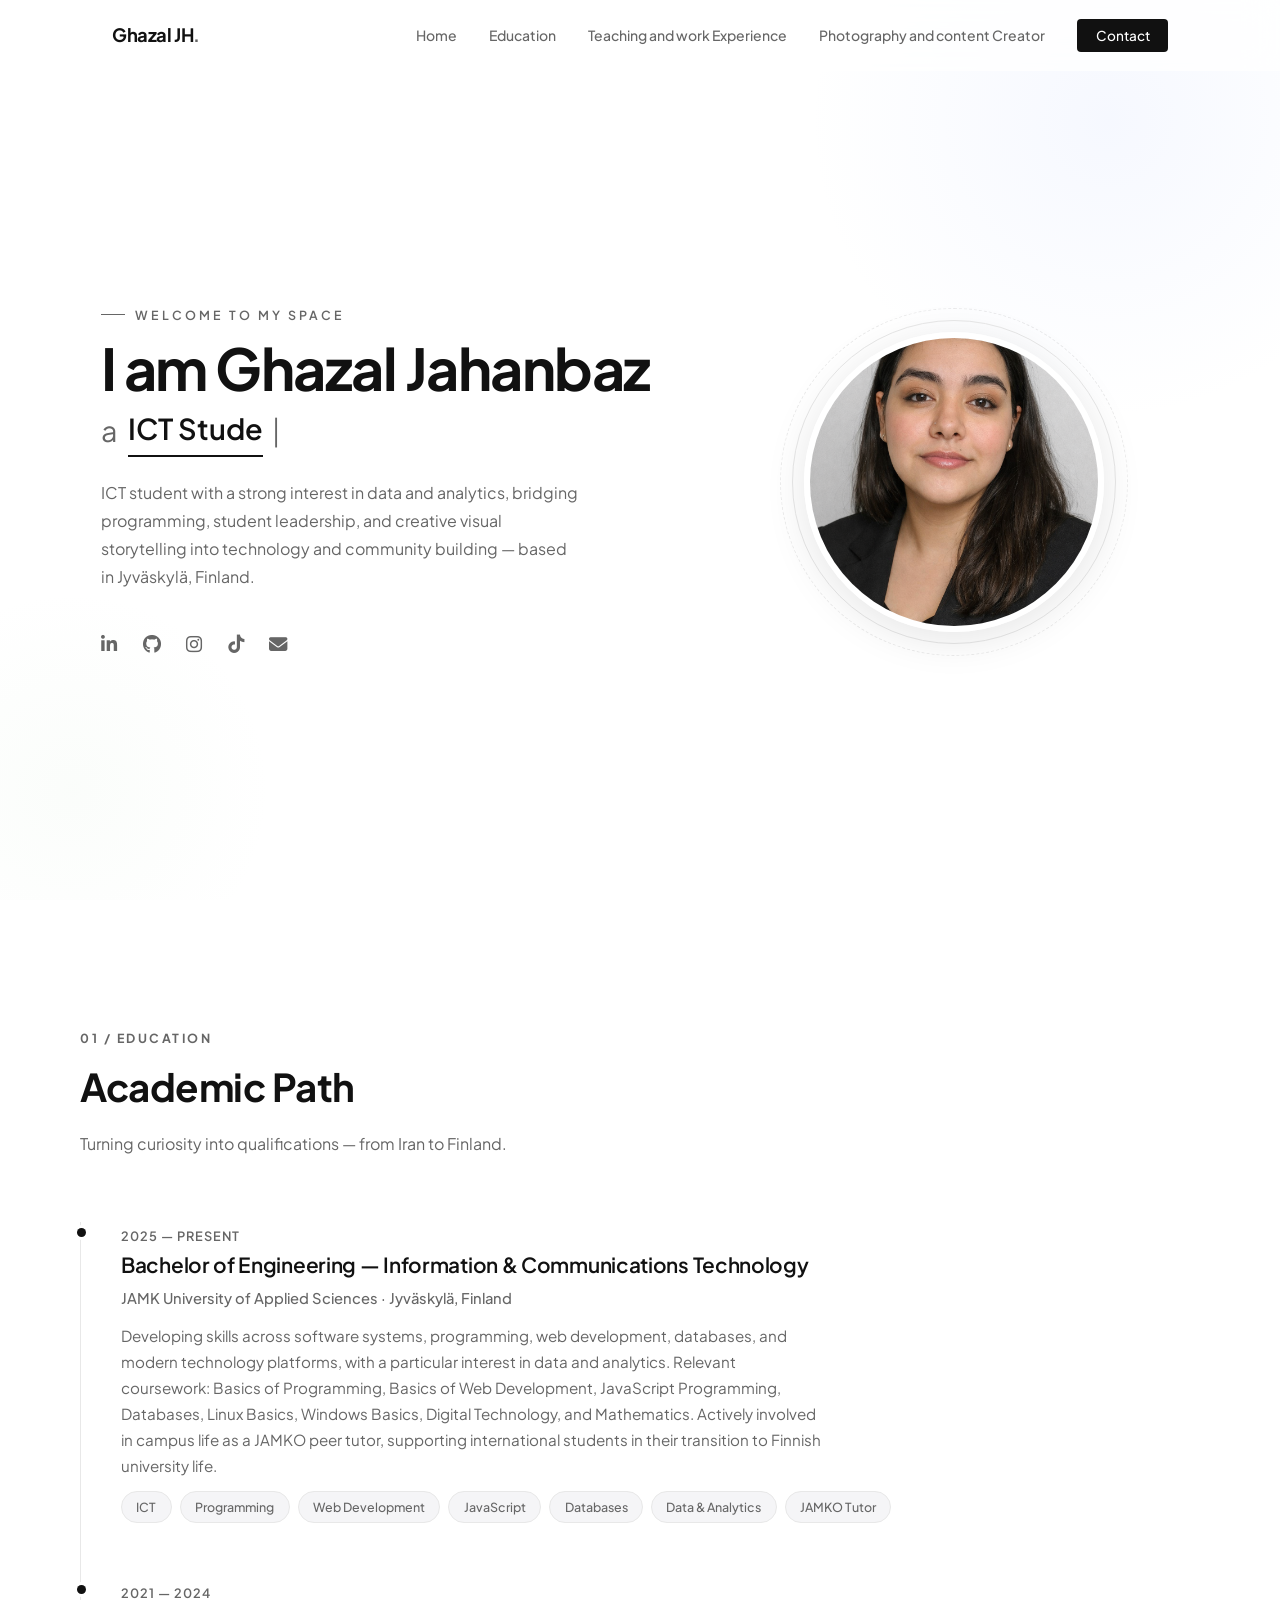
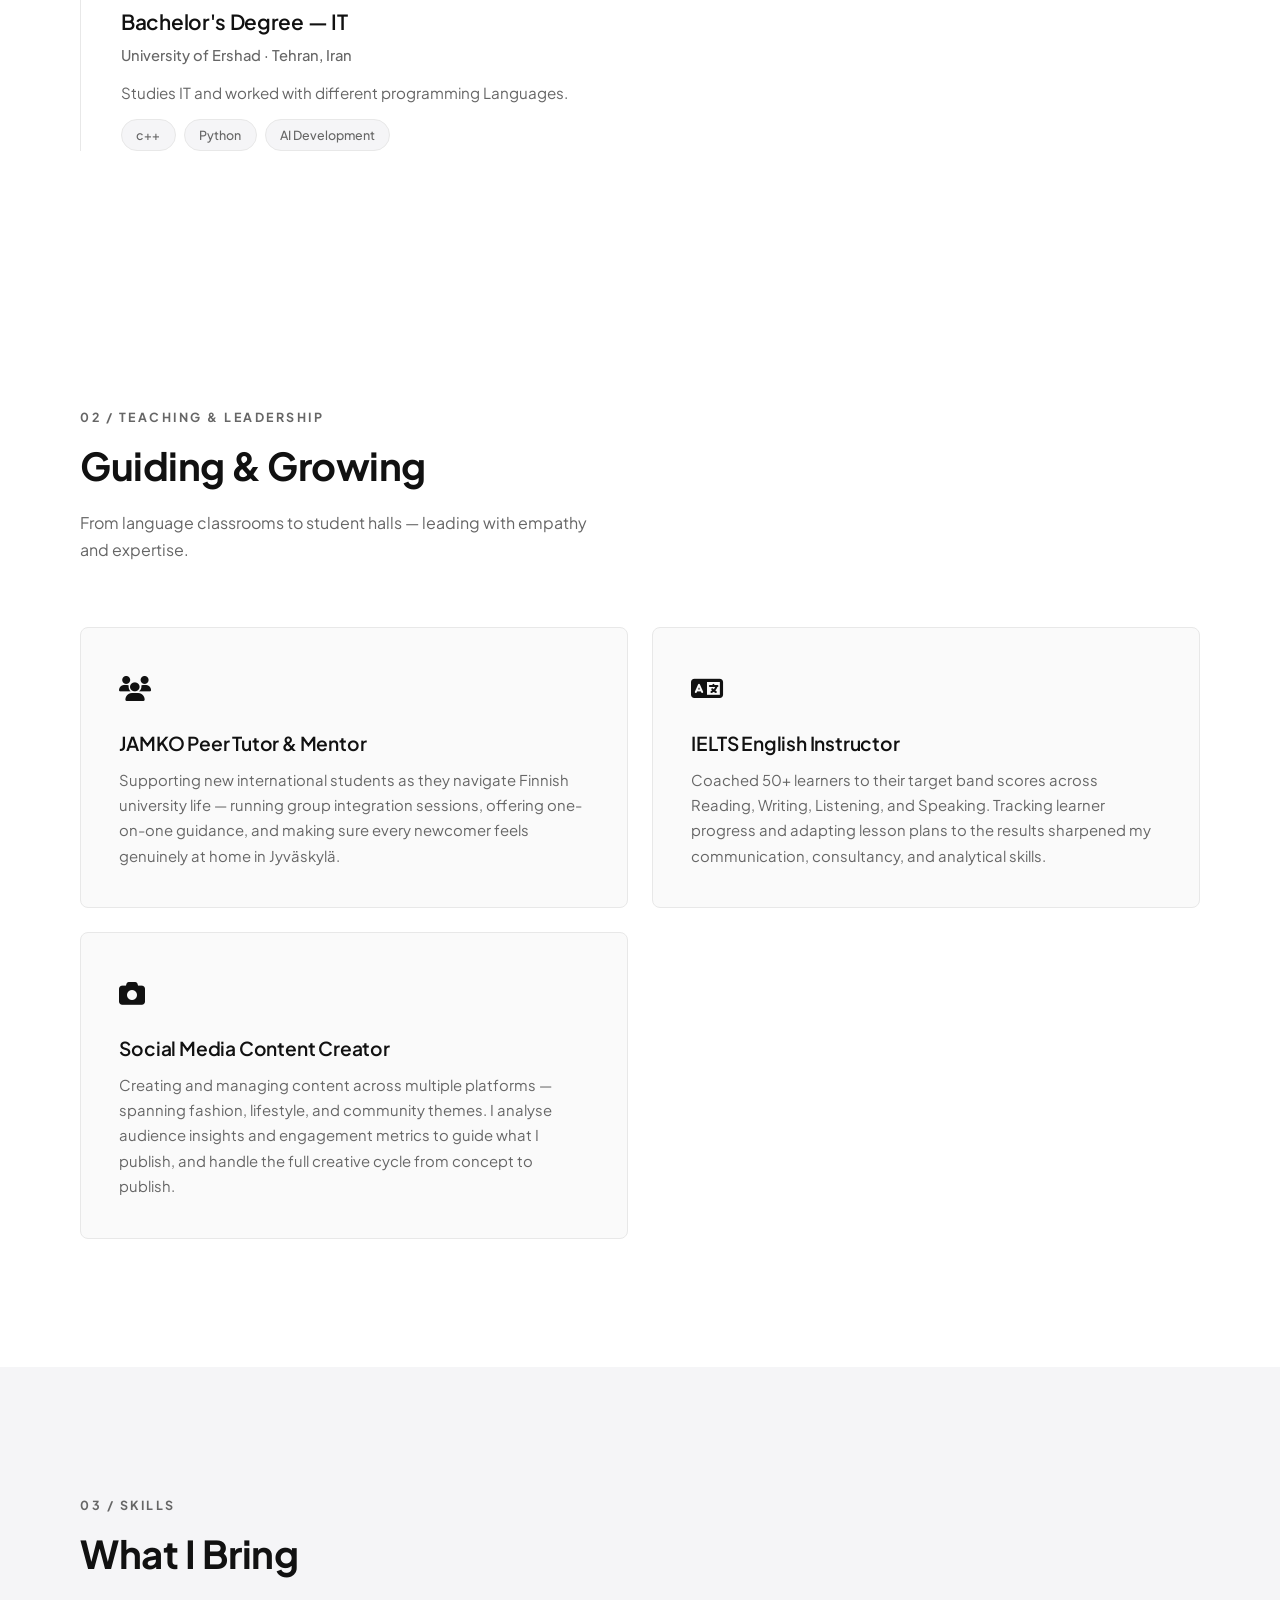
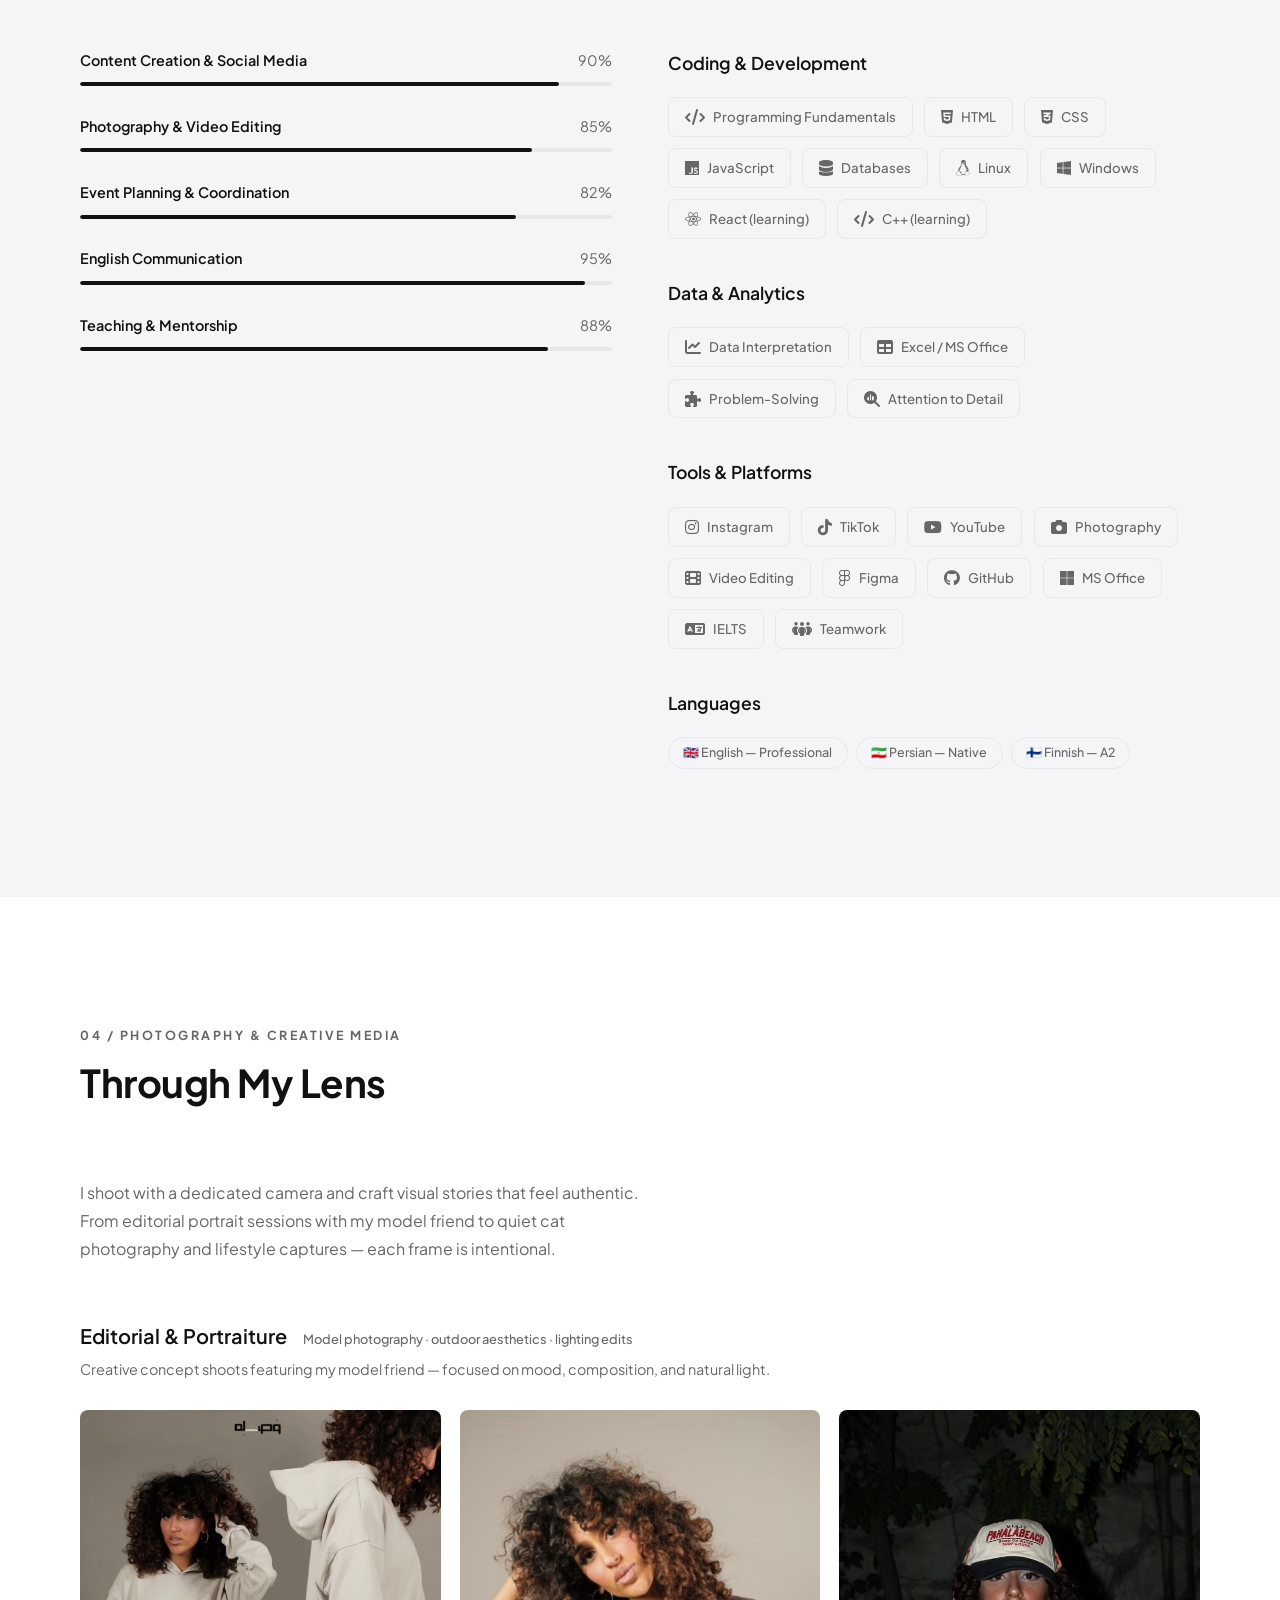
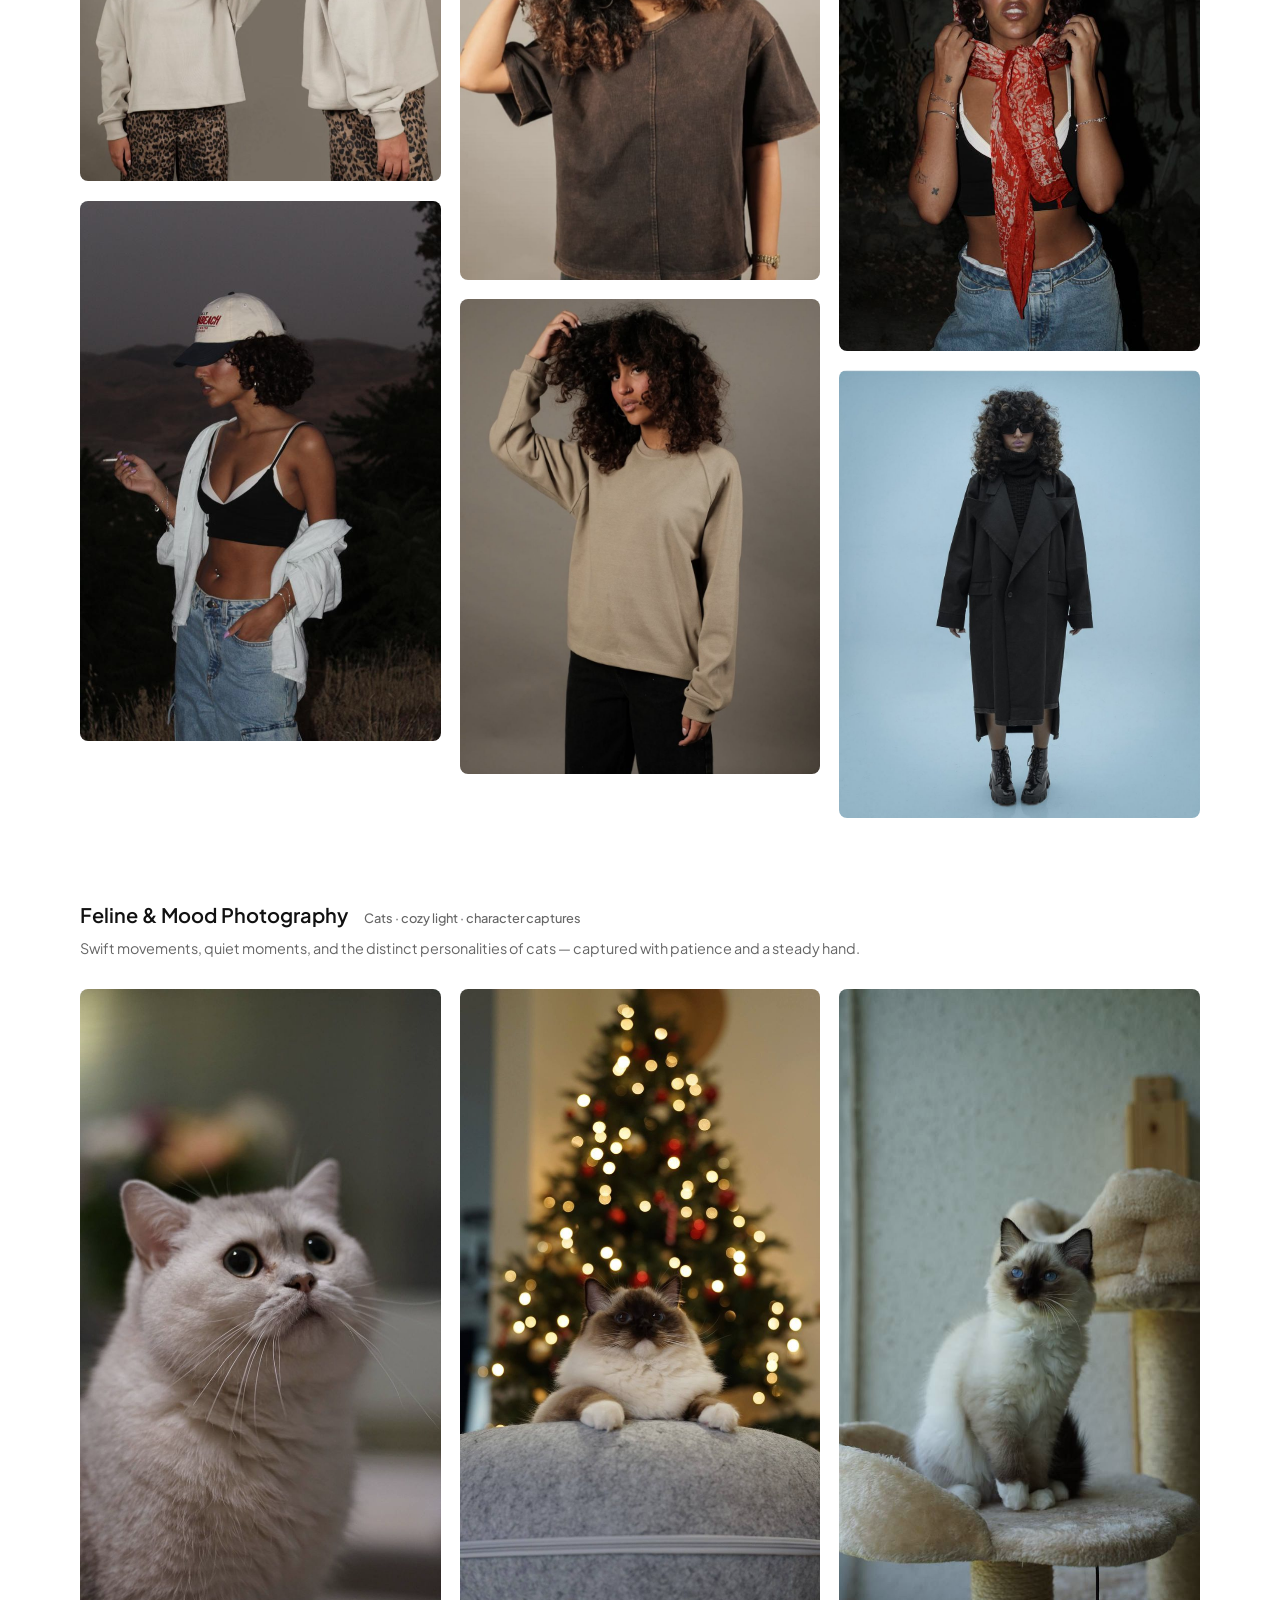
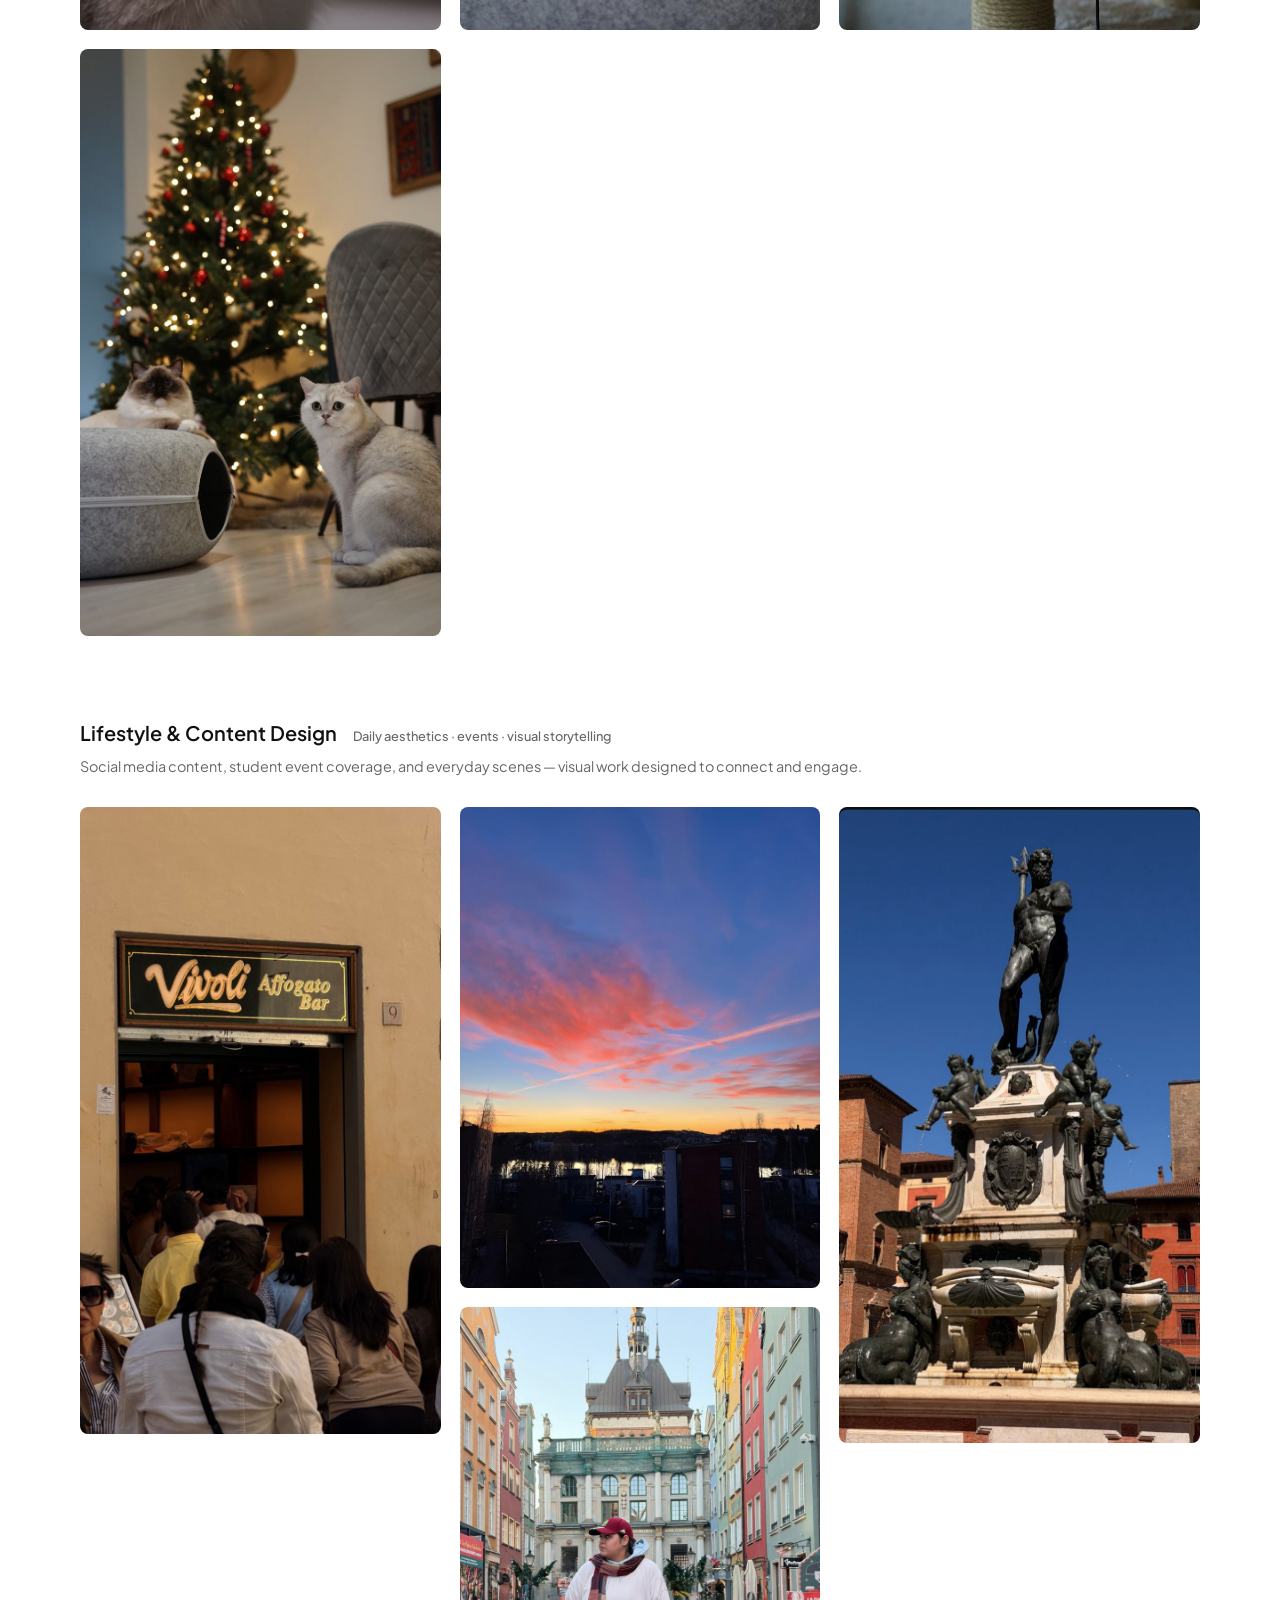
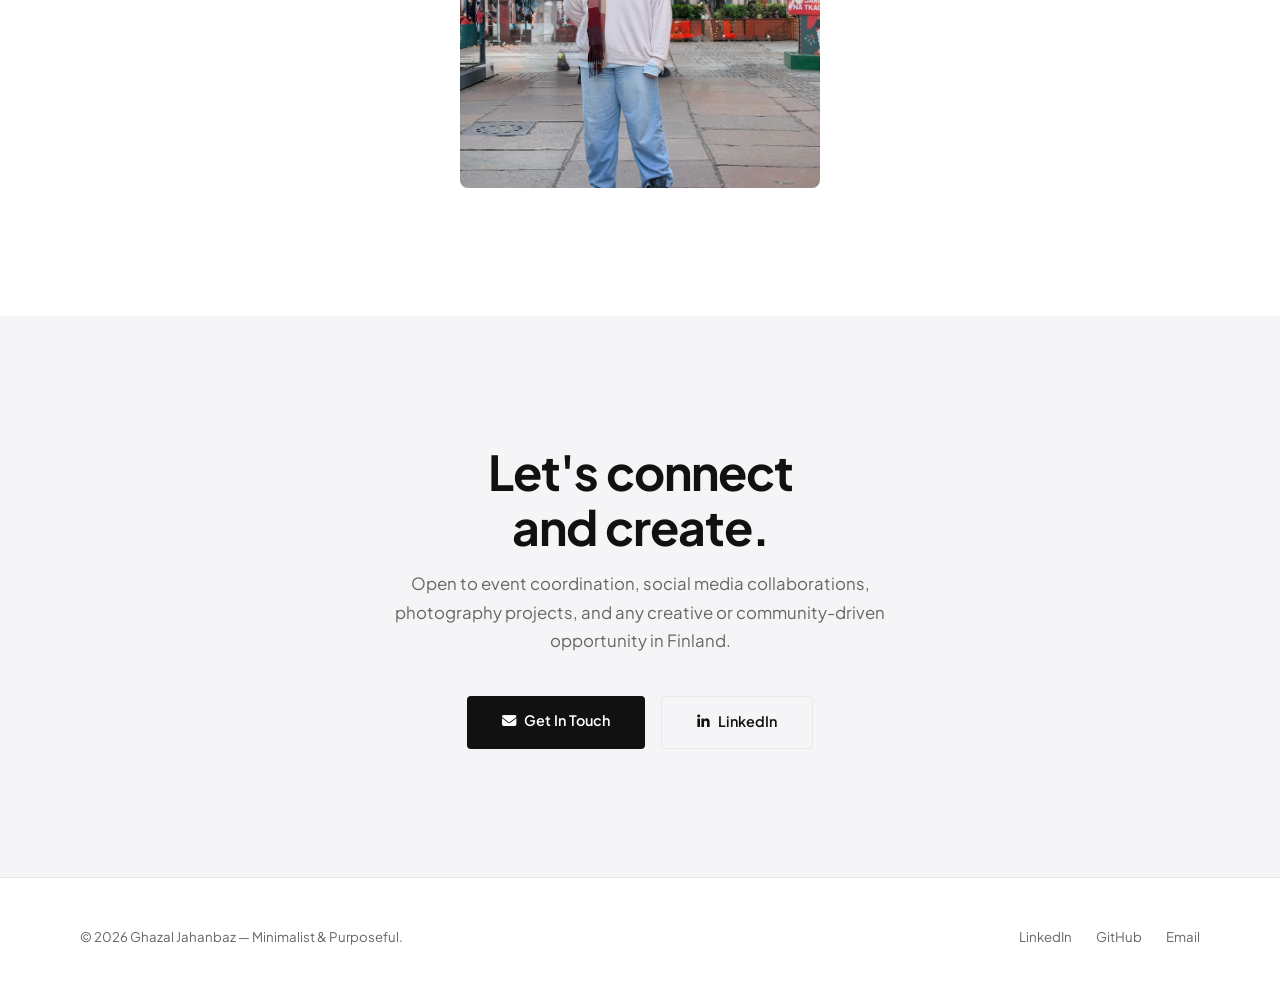
==== commit 452ce86d: "Update index.html" ====
--- a/index.html
+++ b/index.html
@@ -3,7 +3,7 @@
 <head>
   <meta charset="UTF-8">
   <meta name="viewport" content="width=device-width, initial-scale=1.0">
-  <meta name="description" content="Ghazal Jahanbaz — ICT Student, Content Creator, JAMKO Peer Tutor & Professional Athlete.">
+  <meta name="description" content="Ghazal Jahanbaz — ICT Student, Data Enthusiast, Content Creator, JAMKO Peer Tutor & Professional Athlete.">
   <meta name="author" content="Ghazal Jahanbaz">
   <title>Ghazal Jahanbaz</title>
   <link rel="preconnect" href="https://fonts.googleapis.com">
@@ -28,7 +28,6 @@
       <ul class="nav-links" id="navLinks">
         <li><a href="#home">Home</a></li>
         <li><a href="#education">Education</a></li>
-        <li><a href="#sport">Sport</a></li>
         <li><a href="#teaching">Teaching and work Experience</a></li>
         <li><a href="#photography">Photography and content Creator</a></li>
         <li><a href="#contact" class="btn-nav">Contact</a></li>
@@ -45,12 +44,12 @@
           <h1>I am Ghazal Jahanbaz</h1>
           <div class="typing-container">
             <span>a&nbsp;</span>
-            <span id="dynamic-text">Tutor</span>
+            <span id="dynamic-text">ICT Student</span>
             <span class="cursor-blink">|</span>
           </div>
           <p class="hero-desc">
-            Bridging elite athletic discipline, student leadership, and creative visual storytelling
-            into technology and community building — based in Jyväskylä, Finland.
+            ICT student with a strong interest in data and analytics, bridging programming, student leadership,
+            and creative visual storytelling into technology and community building — based in Jyväskylä, Finland.
           </p>
           <div class="hero-socials">
             <a href="https://www.linkedin.com/in/ghazal-jahanbaz" target="_blank" rel="noopener" data-tooltip="LinkedIn">
@@ -95,11 +94,14 @@
             <span class="edu-year">2025 — Present</span>
             <h3>Bachelor of Engineering — Information & Communications Technology</h3>
             <p class="edu-place">JAMK University of Applied Sciences · Jyväskylä, Finland</p>
-            <p class="edu-desc">Developing skills across software systems, digital tools, and modern technology platforms. Actively involved in campus life as a JAMKO peer tutor, supporting international students in their transition to Finnish university life.</p>
+            <p class="edu-desc">Developing skills across software systems, programming, web development, databases, and modern technology platforms, with a particular interest in data and analytics. Relevant coursework: Basics of Programming, Basics of Web Development, JavaScript Programming, Databases, Linux Basics, Windows Basics, Digital Technology, and Mathematics. Actively involved in campus life as a JAMKO peer tutor, supporting international students in their transition to Finnish university life.</p>
             <div class="edu-tags">
               <span class="tag-pill">ICT</span>
-              <span class="tag-pill">Software Development</span>
-              <span class="tag-pill">Digital Tools</span>
+              <span class="tag-pill">Programming</span>
+              <span class="tag-pill">Web Development</span>
+              <span class="tag-pill">JavaScript</span>
+              <span class="tag-pill">Databases</span>
+              <span class="tag-pill">Data &amp; Analytics</span>
               <span class="tag-pill">JAMKO Tutor</span>
             </div>
           </div>
@@ -110,54 +112,8 @@
             <p class="edu-desc">Studies IT and worked with different programming Languages.</p>
             <div class="edu-tags">
               <span class="tag-pill">c++</span>
-              <span class="tag-pill">Phyton</span>
+              <span class="tag-pill">Python</span>
               <span class="tag-pill">AI Development</span>
-            </div>
-          </div>
-        </div>
-      </div>
-    </section>
-
-    <section id="sport" class="section bg-dim">
-      <div class="container">
-        <div class="section-header reveal">
-          <span class="section-number">02 / Sport</span>
-          <h2 class="section-title">Professional Athlete</h2>
-          <p class="section-subtitle">Ten years of elite handball at national and international level.</p>
-        </div>
-        <div class="sport-layout">
-          <div class="sport-text reveal delay-1">
-            <h3>Professional Handball Player</h3>
-            <p class="sport-sub">Iran National Team & Super League · 2015 — 2025</p>
-            <div class="sport-stat-row">
-              <div class="stat-box">
-                <span class="stat-num">10</span>
-                <span class="stat-label">Years Pro</span>
-              </div>
-              <div class="stat-box">
-                <span class="stat-num">1</span>
-                <span class="stat-label">World Championship.</span>
-              </div>
-              <div class="stat-box">
-                <span class="stat-num">🥇</span>
-                <span class="stat-label">Super League</span>
-              </div>
-            </div>
-            <p>A decade at the highest level of competitive handball, from domestic Super League matches to representing Iran on the World Championship stage. Elite sport taught me that success is built in the spaces between performances: in preparation, trust, and the ability to stay composed under pressure.</p>
-            <p>These qualities don't stay on the court. They show up in every team project, every event I coordinate, and every group I lead.</p>
-          </div>
-          <div class="sport-grid reveal delay-2">
-            <div class="photo-item" style="height:420px;">
-              <img src="images/sport1.jpg" alt="Handball"
-                   onerror="this.parentElement.innerHTML='<div class=\'photo-placeholder-box\' style=\'height:100%\'><i class=\'fa-solid fa-volleyball\'></i><span>sport1.jpg</span></div>'">
-            </div>
-            <div class="photo-item" style="height:200px;">
-              <img src="images/sport2.jpg" alt="Team"
-                   onerror="this.parentElement.innerHTML='<div class=\'photo-placeholder-box\' style=\'height:100%\'><i class=\'fa-solid fa-users\'></i><span>sport2.jpg</span></div>'">
-            </div>
-            <div class="photo-item" style="height:200px;">
-              <img src="images/sport3.jpg" alt="Action"
-                   onerror="this.parentElement.innerHTML='<div class=\'photo-placeholder-box\' style=\'height:100%\'><i class=\'fa-solid fa-medal\'></i><span>sport3.jpg</span></div>'">
             </div>
           </div>
         </div>
@@ -167,7 +123,7 @@
     <section id="teaching" class="section">
       <div class="container">
         <div class="section-header reveal">
-          <span class="section-number">03 / Teaching & Leadership</span>
+          <span class="section-number">02 / Teaching & Leadership</span>
           <h2 class="section-title">Guiding & Growing</h2>
           <p class="section-subtitle">From language classrooms to student halls — leading with empathy and expertise.</p>
         </div>
@@ -180,17 +136,12 @@
           <div class="t-card reveal delay-2">
             <div class="t-icon"><i class="fa-solid fa-language"></i></div>
             <h3>IELTS English Instructor</h3>
-            <p>Coached 50+ learners to their target band scores across Reading, Writing, Listening, and Speaking. Managing my own schedule and adapting to individual learning styles sharpened my communication and consultancy skills.</p>
+            <p>Coached 50+ learners to their target band scores across Reading, Writing, Listening, and Speaking. Tracking learner progress and adapting lesson plans to the results sharpened my communication, consultancy, and analytical skills.</p>
           </div>
           <div class="t-card reveal delay-3">
             <div class="t-icon"><i class="fa-solid fa-camera"></i></div>
             <h3>Social Media Content Creator</h3>
-            <p>Creating and managing content across multiple platforms — spanning fashion, lifestyle, and community themes. Passionate about photography and video editing; I handle the full creative cycle from concept to publish.</p>
-          </div>
-          <div class="t-card reveal delay-4">
-            <div class="t-icon"><i class="fa-solid fa-mug-hot"></i></div>
-            <h3>Customer Experience & Operations</h3>
-            <p>Two years as the primary face of KAI Cafe in Tehran — managing high-volume service, resolving customer concerns in real time, and keeping a positive atmosphere under pressure.</p>
+            <p>Creating and managing content across multiple platforms — spanning fashion, lifestyle, and community themes. I analyse audience insights and engagement metrics to guide what I publish, and handle the full creative cycle from concept to publish.</p>
           </div>
         </div>
 
@@ -200,7 +151,7 @@
     <section class="section bg-dim">
       <div class="container">
         <div class="section-header reveal">
-          <span class="section-number">04 / Skills</span>
+          <span class="section-number">03 / Skills</span>
           <h2 class="section-title">What I Bring</h2>
         </div>
         <div class="skills-layout">
@@ -227,6 +178,28 @@
             </div>
           </div>
           <div class="reveal delay-2">
+            <p class="tools-title">Coding & Development</p>
+            <div class="tools-grid">
+              <span class="tool-chip"><i class="fa-solid fa-code"></i> Programming Fundamentals</span>
+              <span class="tool-chip"><i class="fa-brands fa-html5"></i> HTML</span>
+              <span class="tool-chip"><i class="fa-brands fa-css3-alt"></i> CSS</span>
+              <span class="tool-chip"><i class="fa-brands fa-js"></i> JavaScript</span>
+              <span class="tool-chip"><i class="fa-solid fa-database"></i> Databases</span>
+              <span class="tool-chip"><i class="fa-brands fa-linux"></i> Linux</span>
+              <span class="tool-chip"><i class="fa-brands fa-windows"></i> Windows</span>
+              <span class="tool-chip"><i class="fa-brands fa-react"></i> React (learning)</span>
+              <span class="tool-chip"><i class="fa-solid fa-code"></i> C++ (learning)</span>
+            </div>
+            <div style="margin-top:2.5rem;">
+              <p class="tools-title">Data & Analytics</p>
+              <div class="tools-grid">
+                <span class="tool-chip"><i class="fa-solid fa-chart-line"></i> Data Interpretation</span>
+                <span class="tool-chip"><i class="fa-solid fa-table"></i> Excel / MS Office</span>
+                <span class="tool-chip"><i class="fa-solid fa-puzzle-piece"></i> Problem-Solving</span>
+                <span class="tool-chip"><i class="fa-solid fa-magnifying-glass-chart"></i> Attention to Detail</span>
+              </div>
+            </div>
+            <div style="margin-top:2.5rem;">
             <p class="tools-title">Tools & Platforms</p>
             <div class="tools-grid">
               <span class="tool-chip"><i class="fa-brands fa-instagram"></i> Instagram</span>
@@ -240,6 +213,7 @@
               <span class="tool-chip"><i class="fa-solid fa-language"></i> IELTS</span>
               <span class="tool-chip"><i class="fa-solid fa-people-group"></i> Teamwork</span>
             </div>
+            </div>
             <div style="margin-top:2.5rem;">
               <p class="tools-title">Languages</p>
               <div class="edu-tags" style="margin-top:0.8rem;">
@@ -256,7 +230,7 @@
     <section id="photography" class="section">
       <div class="container">
         <div class="section-header reveal">
-          <span class="section-number">05 / Photography & Creative Media</span>
+          <span class="section-number">04 / Photography & Creative Media</span>
           <h2 class="section-title">Through My Lens</h2>
         </div>
         <p class="gallery-intro reveal delay-1">
@@ -413,7 +387,7 @@
     }, { threshold: 0.12 });
     document.querySelectorAll('.reveal').forEach(el => revealObserver.observe(el));
 
-    const words = ["Tutor", "Programmer", "IELTS Teacher", "Content Creator", "Home Baker", "Professional Handball Player"];
+    const words = ["ICT Student", "Data Enthusiast", "Programmer", "Tutor", "IELTS Teacher", "Content Creator", "Professional Athlete"];
     let wordIndex = 0;
 
     function typeWord() {
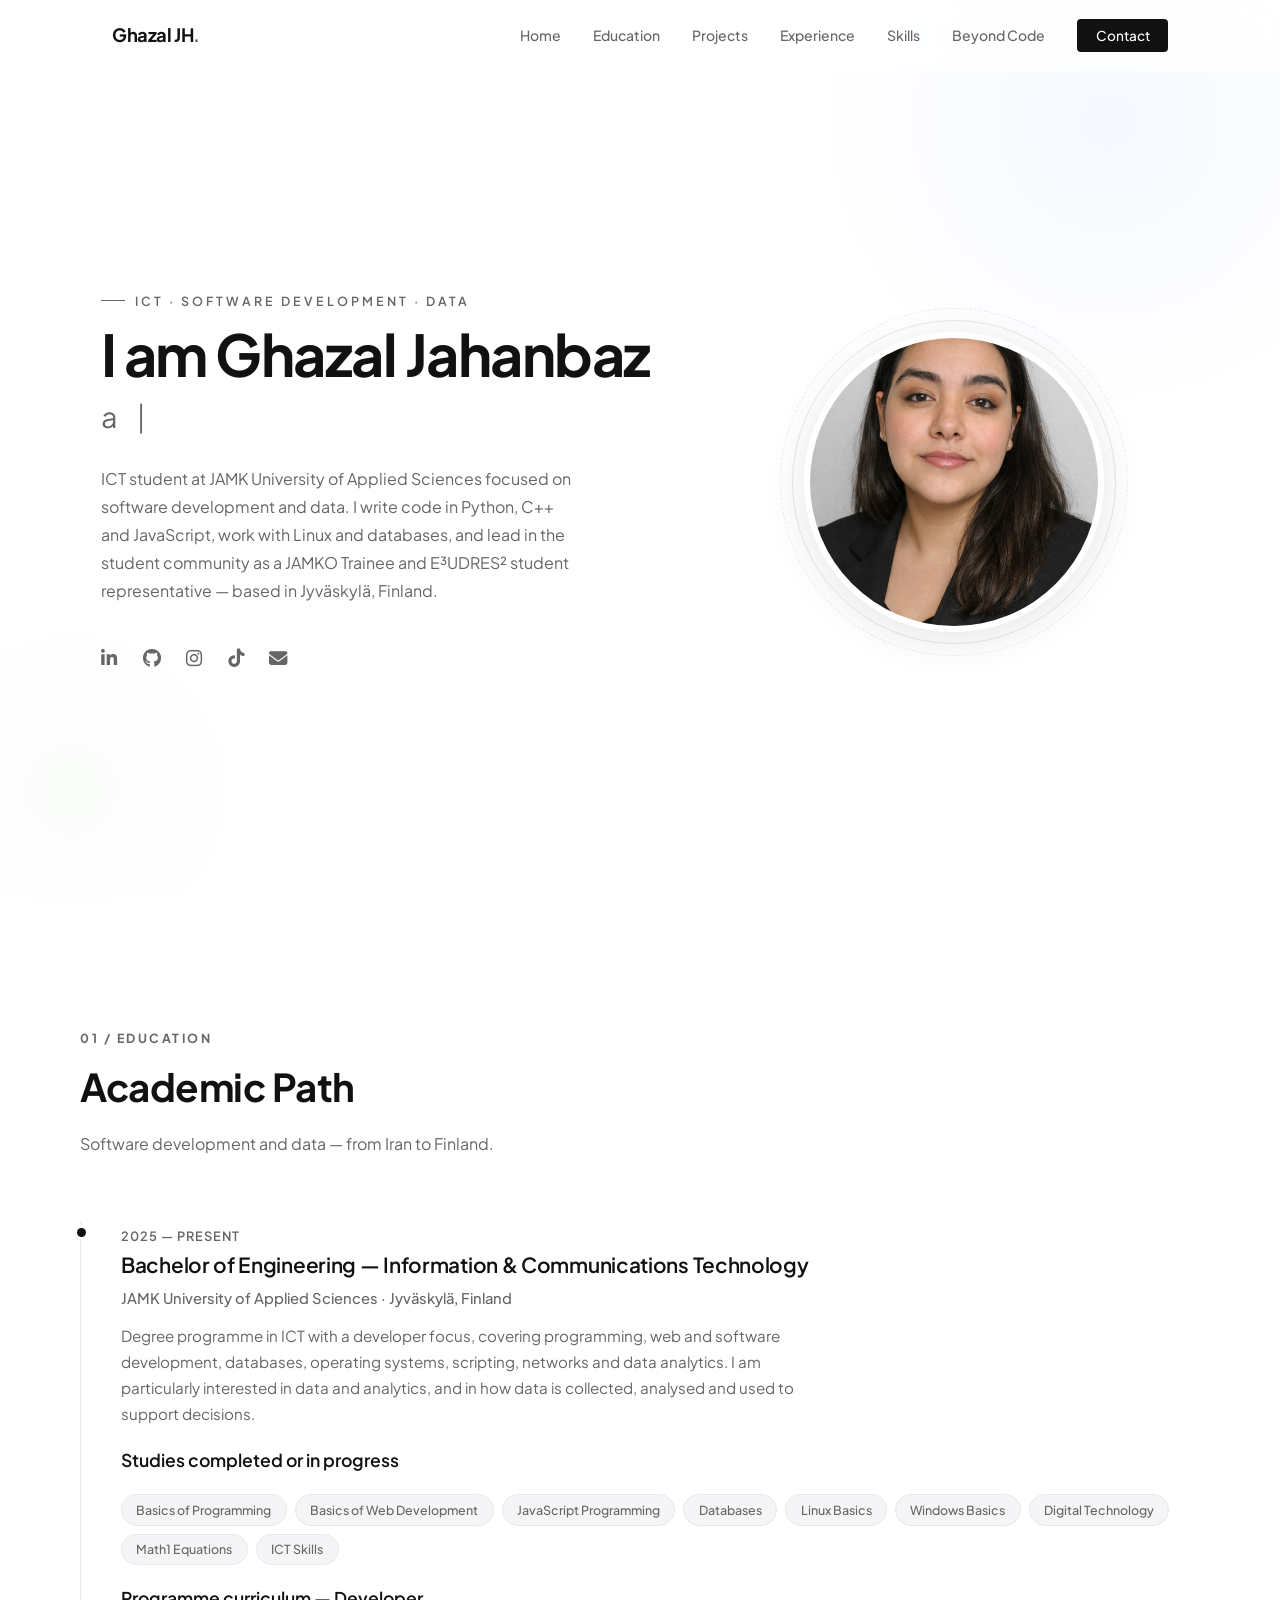
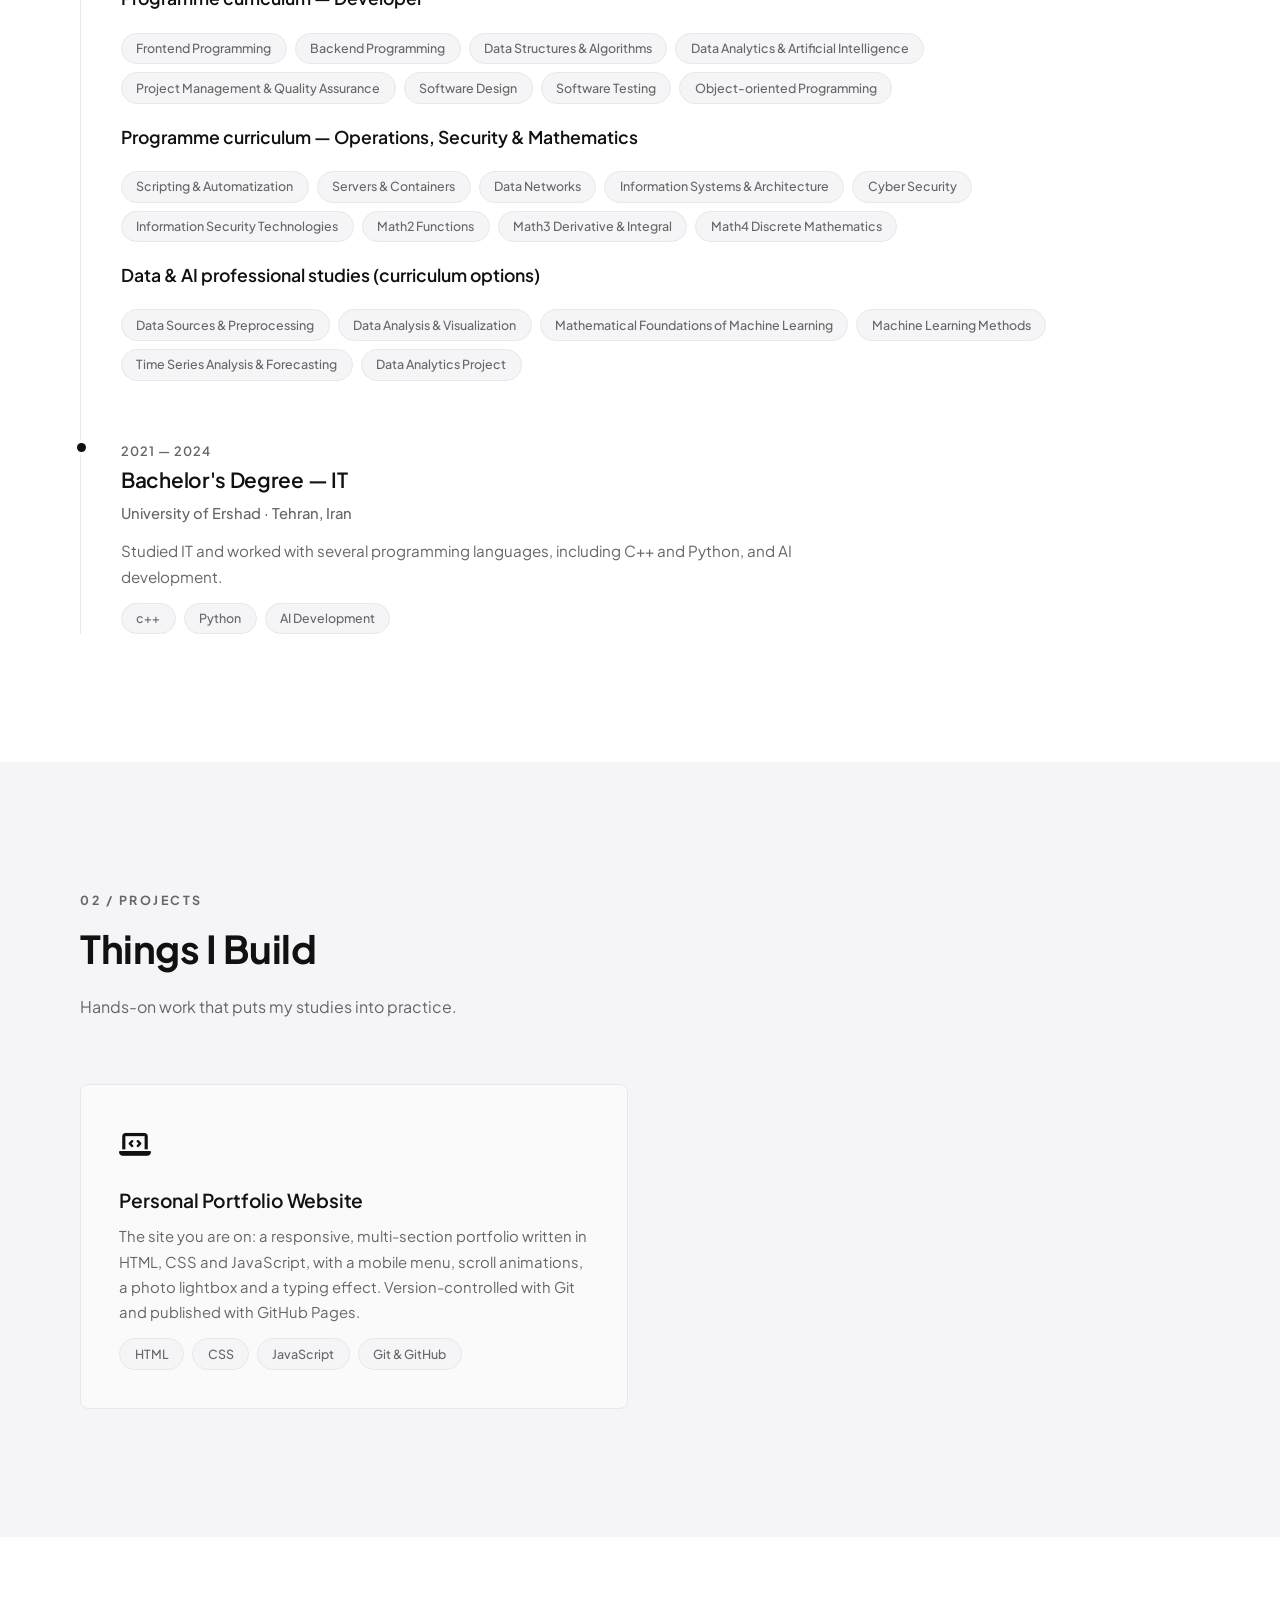
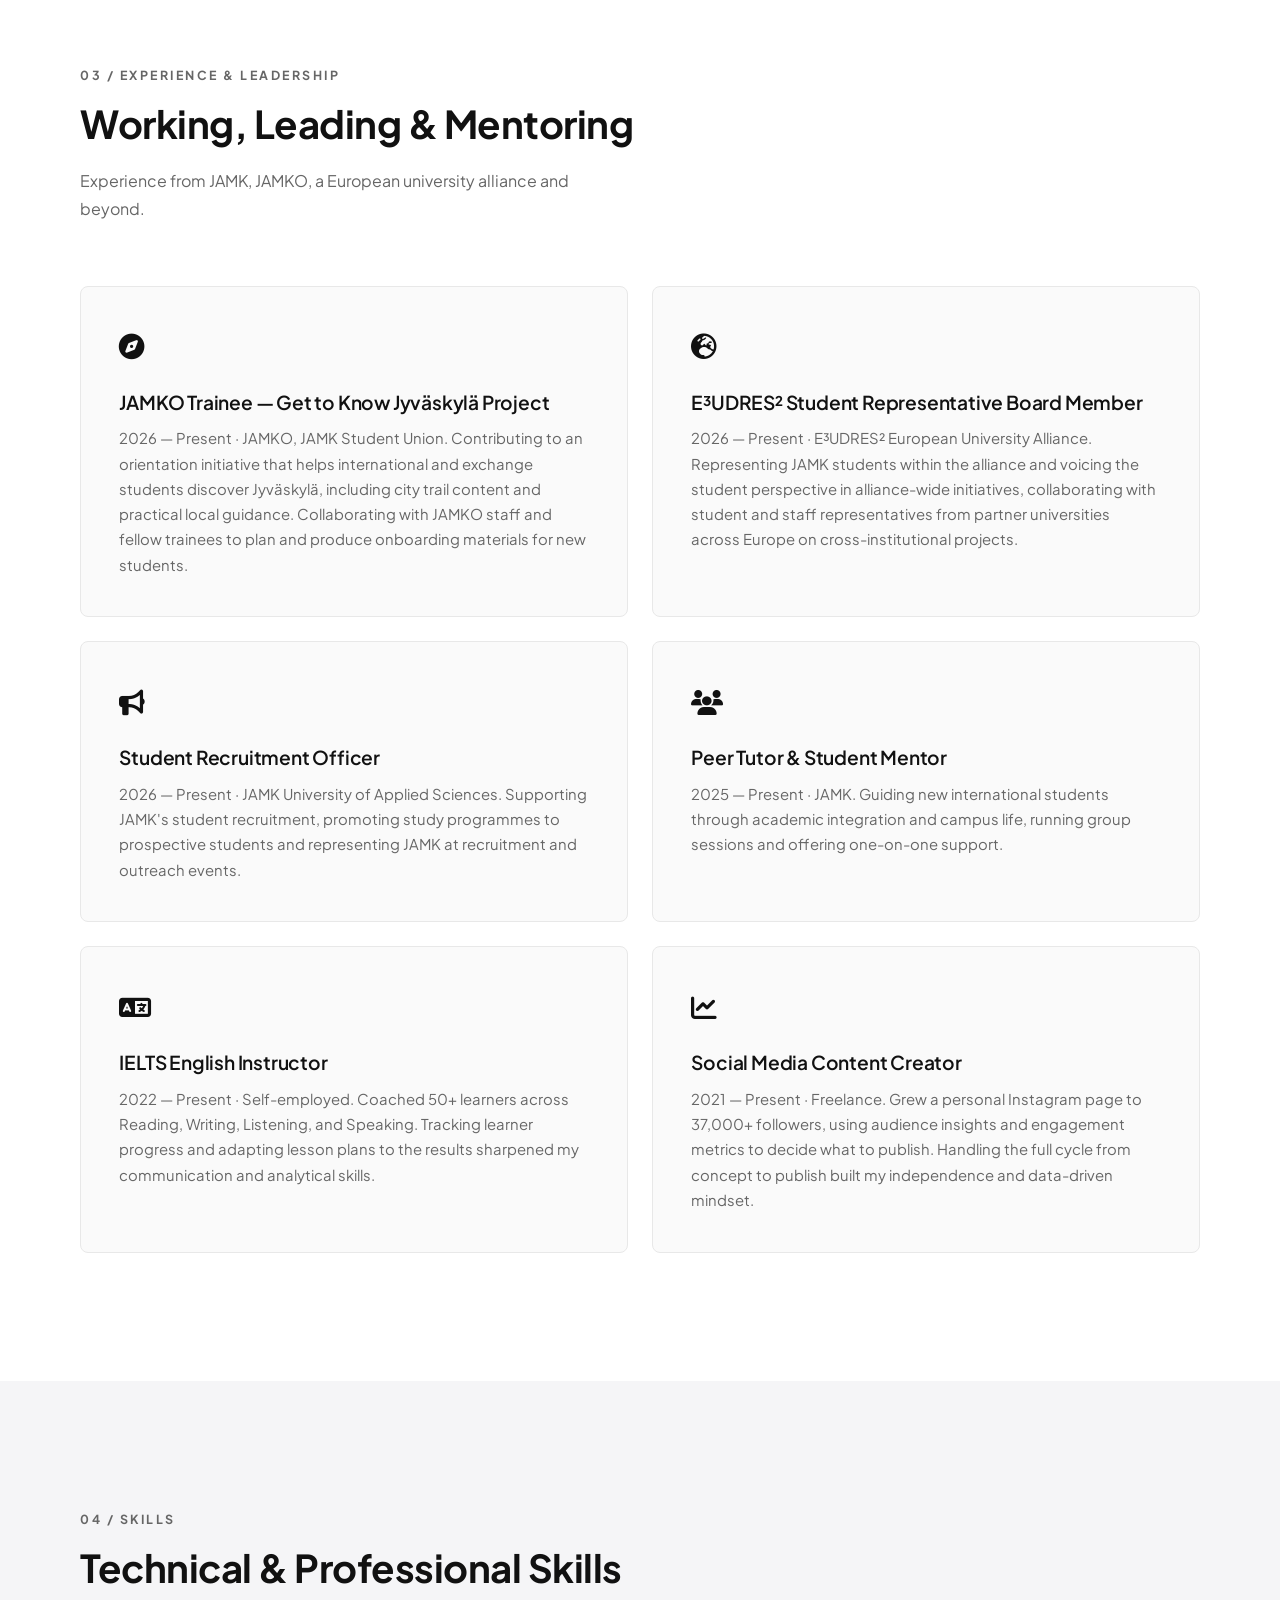
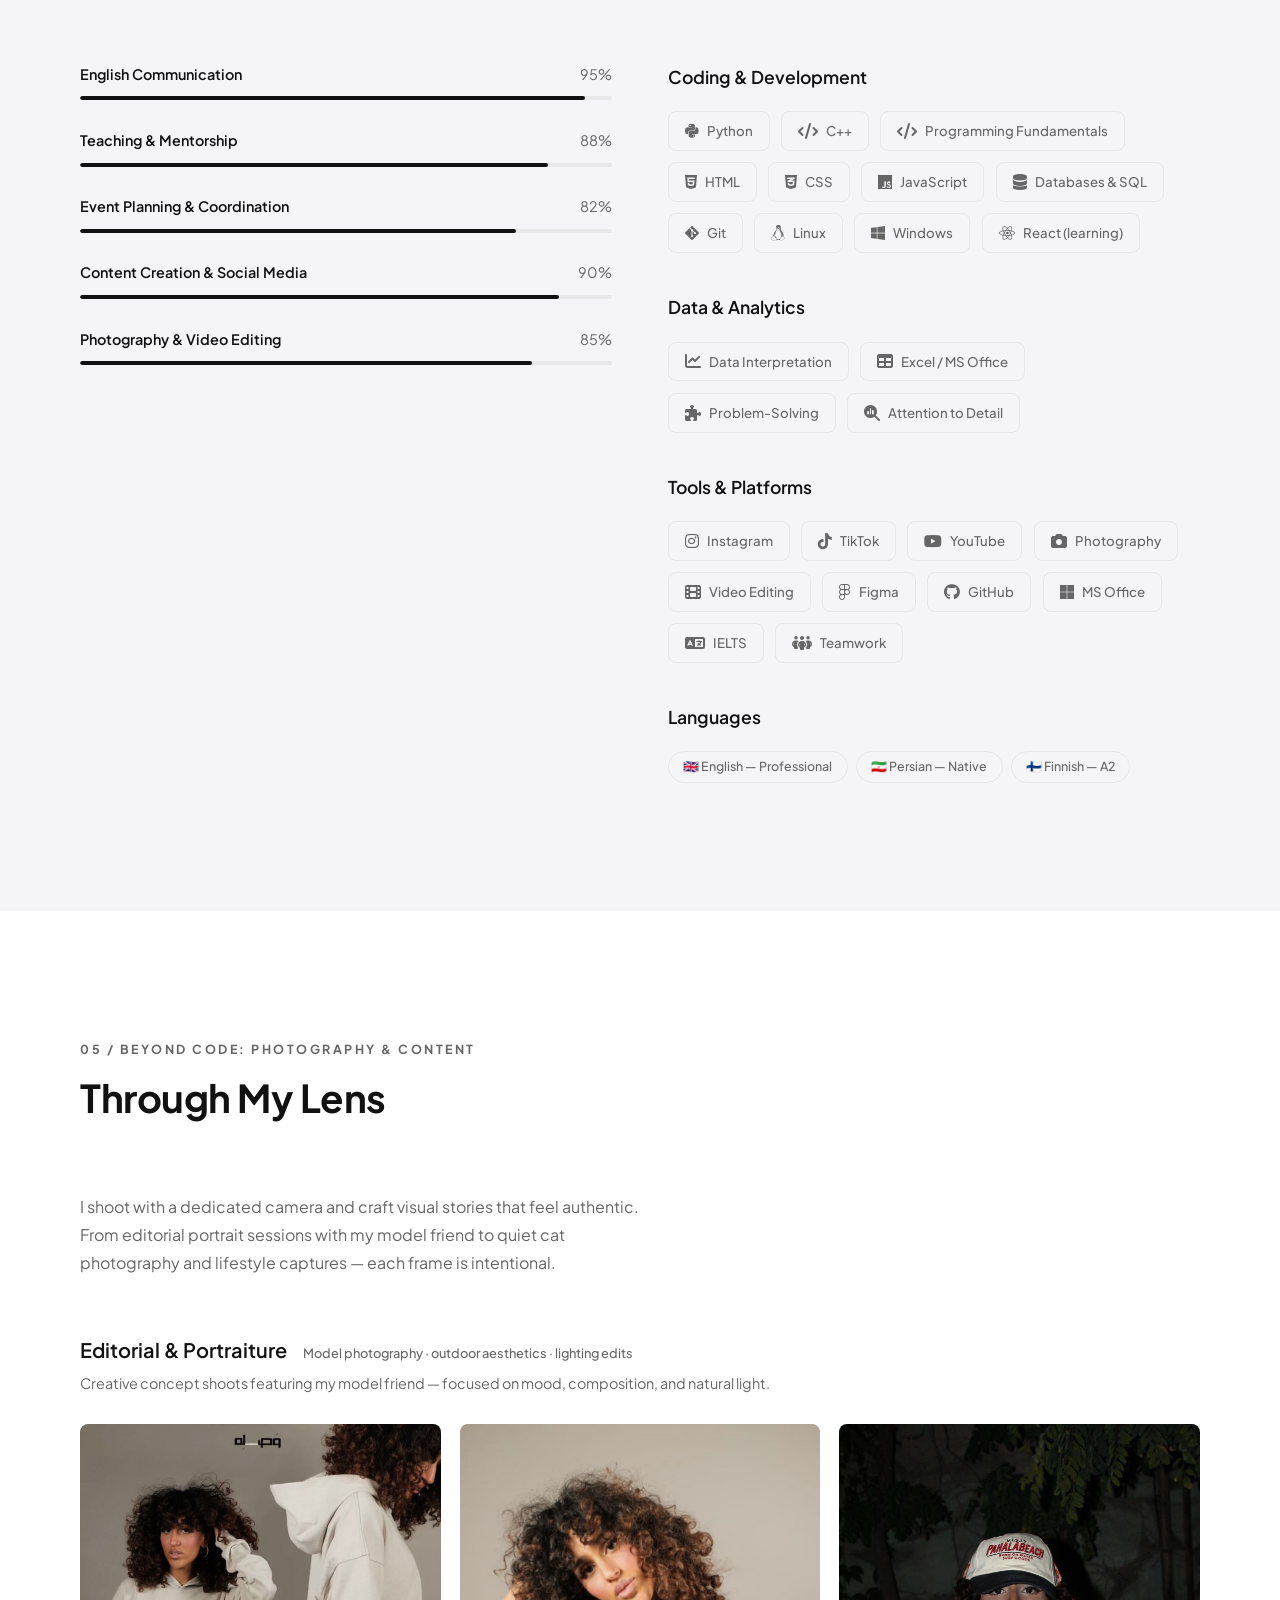
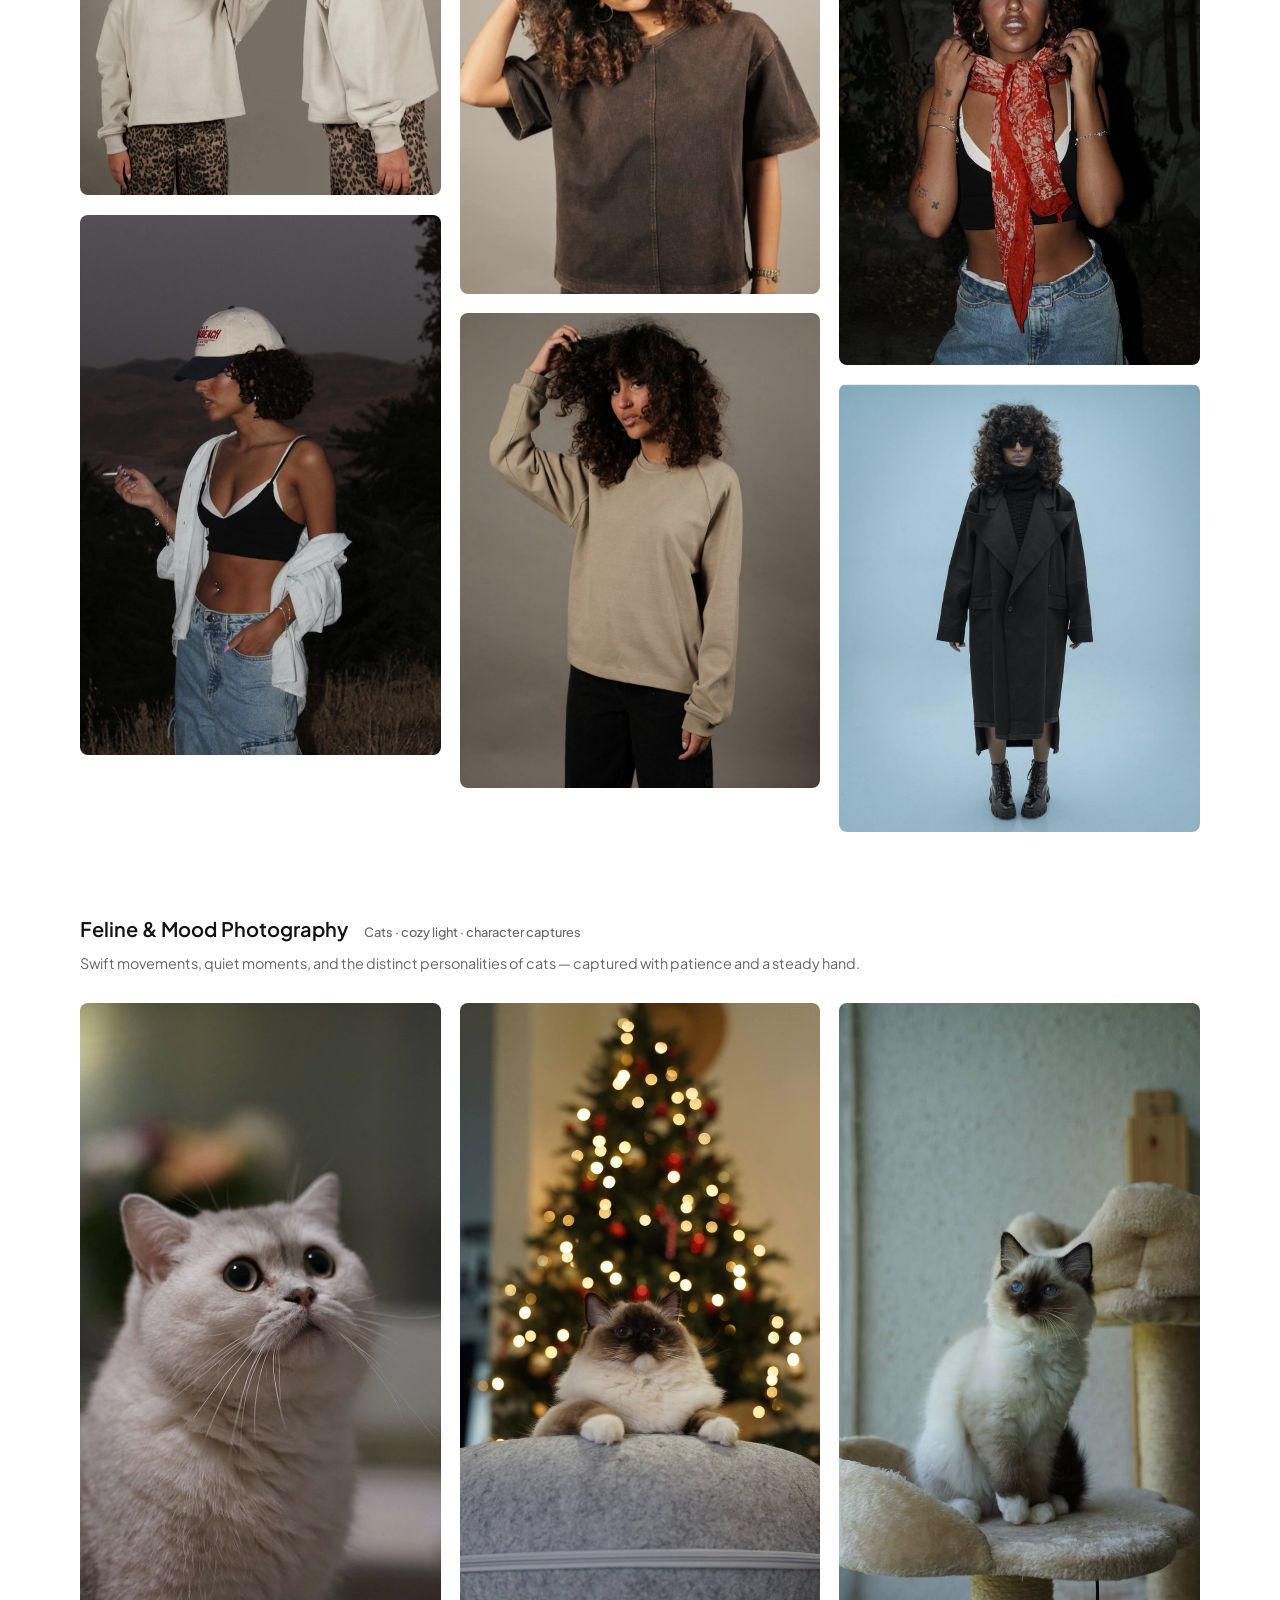
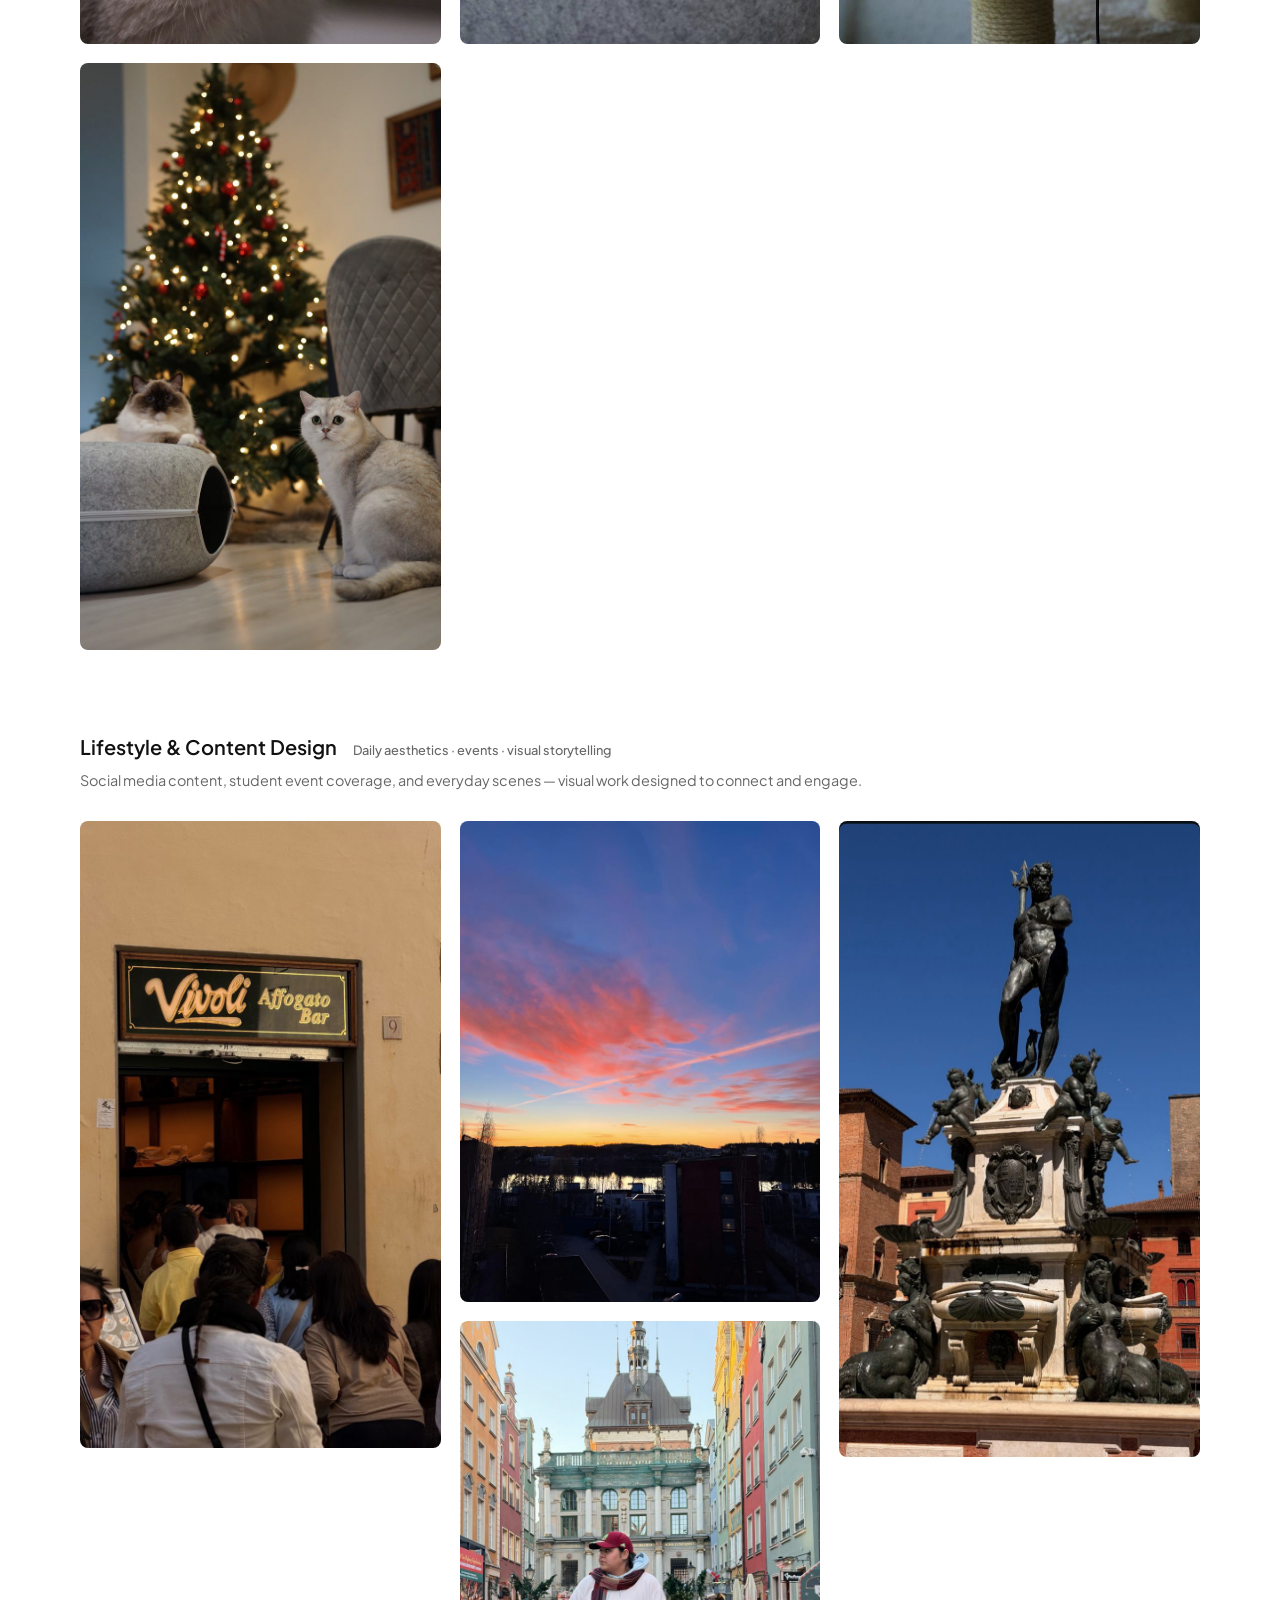
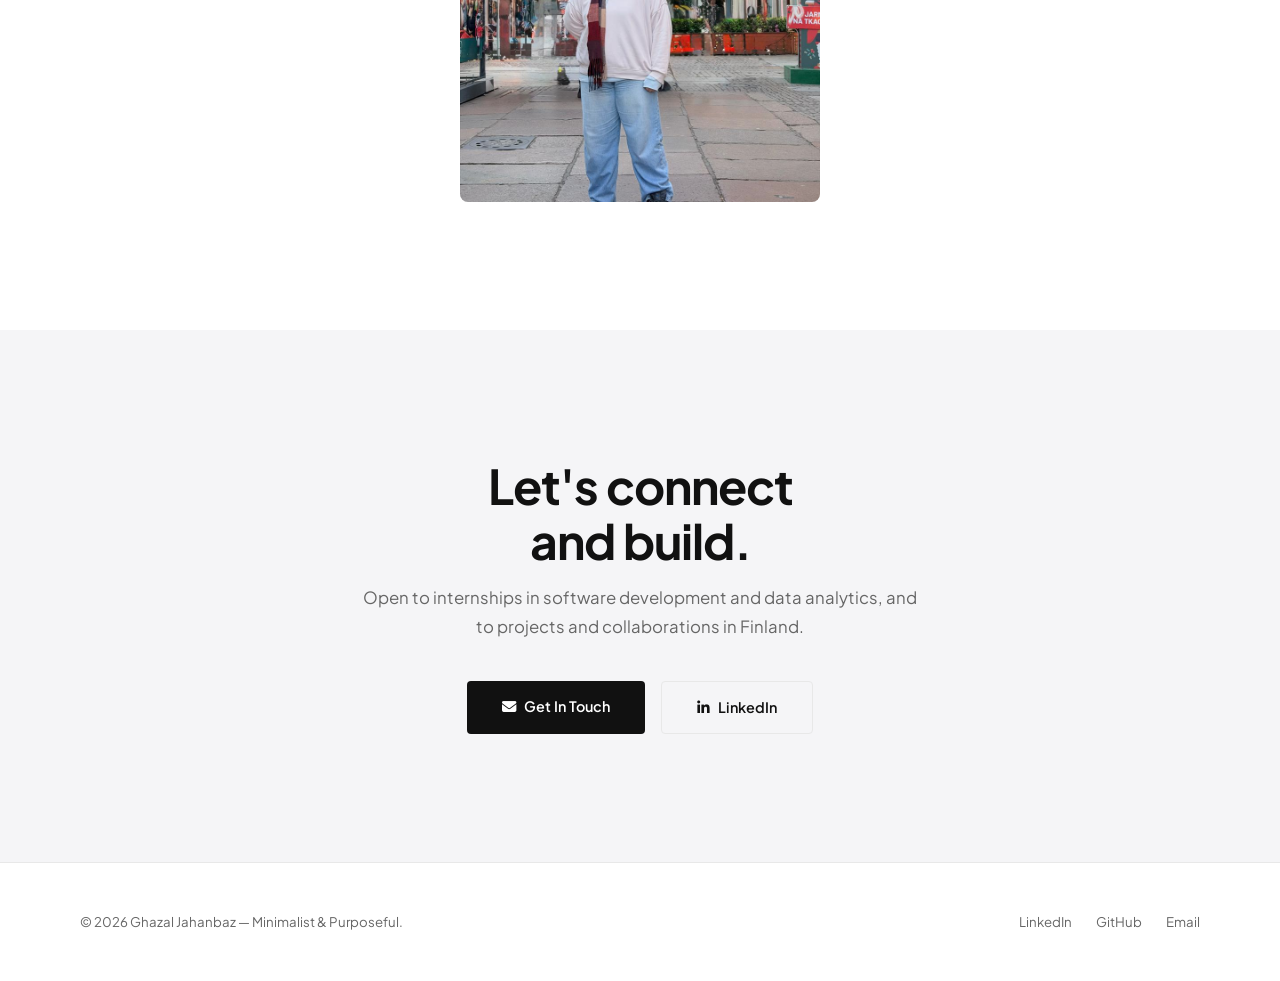
==== commit d4f1a72c: "Update index.html" ====
--- a/index.html
+++ b/index.html
@@ -3,9 +3,9 @@
 <head>
   <meta charset="UTF-8">
   <meta name="viewport" content="width=device-width, initial-scale=1.0">
-  <meta name="description" content="Ghazal Jahanbaz — ICT Student, Data Enthusiast, Content Creator, JAMKO Peer Tutor & Professional Athlete.">
+  <meta name="description" content="Ghazal Jahanbaz — ICT student at JAMK focused on software development and data. JAMKO Trainee, E3UDRES2 student representative, peer tutor & professional athlete.">
   <meta name="author" content="Ghazal Jahanbaz">
-  <title>Ghazal Jahanbaz</title>
+  <title>Ghazal Jahanbaz — ICT Student & Developer</title>
   <link rel="preconnect" href="https://fonts.googleapis.com">
   <link rel="preconnect" href="https://fonts.gstatic.com" crossorigin>
   <link href="https://fonts.googleapis.com/css2?family=Plus+Jakarta+Sans:ital,wght@0,300;0,400;0,500;0,600;0,700;1,300&display=swap" rel="stylesheet">
@@ -28,8 +28,10 @@
       <ul class="nav-links" id="navLinks">
         <li><a href="#home">Home</a></li>
         <li><a href="#education">Education</a></li>
-        <li><a href="#teaching">Teaching and work Experience</a></li>
-        <li><a href="#photography">Photography and content Creator</a></li>
+        <li><a href="#projects">Projects</a></li>
+        <li><a href="#experience">Experience</a></li>
+        <li><a href="#skills">Skills</a></li>
+        <li><a href="#photography">Beyond Code</a></li>
         <li><a href="#contact" class="btn-nav">Contact</a></li>
       </ul>
     </div>
@@ -40,7 +42,7 @@
     <header id="home" class="hero-section">
       <div class="hero-container">
         <div class="hero-content">
-          <p class="hero-eyebrow">Welcome to my space</p>
+          <p class="hero-eyebrow">ICT · Software Development · Data</p>
           <h1>I am Ghazal Jahanbaz</h1>
           <div class="typing-container">
             <span>a&nbsp;</span>
@@ -48,8 +50,9 @@
             <span class="cursor-blink">|</span>
           </div>
           <p class="hero-desc">
-            ICT student with a strong interest in data and analytics, bridging programming, student leadership,
-            and creative visual storytelling into technology and community building — based in Jyväskylä, Finland.
+            ICT student at JAMK University of Applied Sciences focused on software development and data.
+            I write code in Python, C++ and JavaScript, work with Linux and databases, and lead in the student
+            community as a JAMKO Trainee and E³UDRES² student representative — based in Jyväskylä, Finland.
           </p>
           <div class="hero-socials">
             <a href="https://www.linkedin.com/in/ghazal-jahanbaz" target="_blank" rel="noopener" data-tooltip="LinkedIn">
@@ -87,29 +90,64 @@
         <div class="section-header reveal">
           <span class="section-number">01 / Education</span>
           <h2 class="section-title">Academic Path</h2>
-          <p class="section-subtitle">Turning curiosity into qualifications — from Iran to Finland.</p>
+          <p class="section-subtitle">Software development and data — from Iran to Finland.</p>
         </div>
         <div class="edu-timeline">
           <div class="edu-item reveal delay-1">
             <span class="edu-year">2025 — Present</span>
             <h3>Bachelor of Engineering — Information & Communications Technology</h3>
             <p class="edu-place">JAMK University of Applied Sciences · Jyväskylä, Finland</p>
-            <p class="edu-desc">Developing skills across software systems, programming, web development, databases, and modern technology platforms, with a particular interest in data and analytics. Relevant coursework: Basics of Programming, Basics of Web Development, JavaScript Programming, Databases, Linux Basics, Windows Basics, Digital Technology, and Mathematics. Actively involved in campus life as a JAMKO peer tutor, supporting international students in their transition to Finnish university life.</p>
+            <p class="edu-desc">Degree programme in ICT with a developer focus, covering programming, web and software development, databases, operating systems, scripting, networks and data analytics. I am particularly interested in data and analytics, and in how data is collected, analysed and used to support decisions.</p>
+            <p class="tools-title" style="margin-top:1.2rem;">Studies completed or in progress</p>
             <div class="edu-tags">
-              <span class="tag-pill">ICT</span>
-              <span class="tag-pill">Programming</span>
-              <span class="tag-pill">Web Development</span>
-              <span class="tag-pill">JavaScript</span>
+              <span class="tag-pill">Basics of Programming</span>
+              <span class="tag-pill">Basics of Web Development</span>
+              <span class="tag-pill">JavaScript Programming</span>
               <span class="tag-pill">Databases</span>
-              <span class="tag-pill">Data &amp; Analytics</span>
-              <span class="tag-pill">JAMKO Tutor</span>
+              <span class="tag-pill">Linux Basics</span>
+              <span class="tag-pill">Windows Basics</span>
+              <span class="tag-pill">Digital Technology</span>
+              <span class="tag-pill">Math1 Equations</span>
+              <span class="tag-pill">ICT Skills</span>
+            </div>
+            <p class="tools-title" style="margin-top:1.2rem;">Programme curriculum — Developer</p>
+            <div class="edu-tags">
+              <span class="tag-pill">Frontend Programming</span>
+              <span class="tag-pill">Backend Programming</span>
+              <span class="tag-pill">Data Structures &amp; Algorithms</span>
+              <span class="tag-pill">Data Analytics &amp; Artificial Intelligence</span>
+              <span class="tag-pill">Project Management &amp; Quality Assurance</span>
+              <span class="tag-pill">Software Design</span>
+              <span class="tag-pill">Software Testing</span>
+              <span class="tag-pill">Object-oriented Programming</span>
+            </div>
+            <p class="tools-title" style="margin-top:1.2rem;">Programme curriculum — Operations, Security &amp; Mathematics</p>
+            <div class="edu-tags">
+              <span class="tag-pill">Scripting &amp; Automatization</span>
+              <span class="tag-pill">Servers &amp; Containers</span>
+              <span class="tag-pill">Data Networks</span>
+              <span class="tag-pill">Information Systems &amp; Architecture</span>
+              <span class="tag-pill">Cyber Security</span>
+              <span class="tag-pill">Information Security Technologies</span>
+              <span class="tag-pill">Math2 Functions</span>
+              <span class="tag-pill">Math3 Derivative &amp; Integral</span>
+              <span class="tag-pill">Math4 Discrete Mathematics</span>
+            </div>
+            <p class="tools-title" style="margin-top:1.2rem;">Data &amp; AI professional studies (curriculum options)</p>
+            <div class="edu-tags">
+              <span class="tag-pill">Data Sources &amp; Preprocessing</span>
+              <span class="tag-pill">Data Analysis &amp; Visualization</span>
+              <span class="tag-pill">Mathematical Foundations of Machine Learning</span>
+              <span class="tag-pill">Machine Learning Methods</span>
+              <span class="tag-pill">Time Series Analysis &amp; Forecasting</span>
+              <span class="tag-pill">Data Analytics Project</span>
             </div>
           </div>
           <div class="edu-item reveal delay-2">
             <span class="edu-year">2021 — 2024</span>
             <h3>Bachelor's Degree — IT</h3>
             <p class="edu-place">University of Ershad · Tehran, Iran</p>
-            <p class="edu-desc">Studies IT and worked with different programming Languages.</p>
+            <p class="edu-desc">Studied IT and worked with several programming languages, including C++ and Python, and AI development.</p>
             <div class="edu-tags">
               <span class="tag-pill">c++</span>
               <span class="tag-pill">Python</span>
@@ -120,43 +158,93 @@
       </div>
     </section>
 
-    <section id="teaching" class="section">
+    <section id="projects" class="section bg-dim">
       <div class="container">
         <div class="section-header reveal">
-          <span class="section-number">02 / Teaching & Leadership</span>
-          <h2 class="section-title">Guiding & Growing</h2>
-          <p class="section-subtitle">From language classrooms to student halls — leading with empathy and expertise.</p>
+          <span class="section-number">02 / Projects</span>
+          <h2 class="section-title">Things I Build</h2>
+          <p class="section-subtitle">Hands-on work that puts my studies into practice.</p>
         </div>
         <div class="teaching-grid">
           <div class="t-card reveal delay-1">
+            <div class="t-icon"><i class="fa-solid fa-laptop-code"></i></div>
+            <h3>Personal Portfolio Website</h3>
+            <p>The site you are on: a responsive, multi-section portfolio written in HTML, CSS and JavaScript, with a mobile menu, scroll animations, a photo lightbox and a typing effect. Version-controlled with Git and published with GitHub Pages.</p>
+            <div class="edu-tags" style="margin-top:0.8rem;">
+              <span class="tag-pill">HTML</span>
+              <span class="tag-pill">CSS</span>
+              <span class="tag-pill">JavaScript</span>
+              <span class="tag-pill">Git &amp; GitHub</span>
+            </div>
+          </div>
+        </div>
+      </div>
+    </section>
+
+    <section id="experience" class="section">
+      <div class="container">
+        <div class="section-header reveal">
+          <span class="section-number">03 / Experience &amp; Leadership</span>
+          <h2 class="section-title">Working, Leading &amp; Mentoring</h2>
+          <p class="section-subtitle">Experience from JAMK, JAMKO, a European university alliance and beyond.</p>
+        </div>
+        <div class="teaching-grid">
+          <div class="t-card reveal delay-1">
+            <div class="t-icon"><i class="fa-solid fa-compass"></i></div>
+            <h3>JAMKO Trainee — Get to Know Jyväskylä Project</h3>
+            <p>2026 — Present · JAMKO, JAMK Student Union. Contributing to an orientation initiative that helps international and exchange students discover Jyväskylä, including city trail content and practical local guidance. Collaborating with JAMKO staff and fellow trainees to plan and produce onboarding materials for new students.</p>
+          </div>
+          <div class="t-card reveal delay-2">
+            <div class="t-icon"><i class="fa-solid fa-earth-europe"></i></div>
+            <h3>E³UDRES² Student Representative Board Member</h3>
+            <p>2026 — Present · E³UDRES² European University Alliance. Representing JAMK students within the alliance and voicing the student perspective in alliance-wide initiatives, collaborating with student and staff representatives from partner universities across Europe on cross-institutional projects.</p>
+          </div>
+          <div class="t-card reveal delay-3">
+            <div class="t-icon"><i class="fa-solid fa-bullhorn"></i></div>
+            <h3>Student Recruitment Officer</h3>
+            <p>2026 — Present · JAMK University of Applied Sciences. Supporting JAMK's student recruitment, promoting study programmes to prospective students and representing JAMK at recruitment and outreach events.</p>
+          </div>
+          <div class="t-card reveal delay-4">
             <div class="t-icon"><i class="fa-solid fa-users"></i></div>
-            <h3>JAMKO Peer Tutor & Mentor</h3>
-            <p>Supporting new international students as they navigate Finnish university life — running group integration sessions, offering one-on-one guidance, and making sure every newcomer feels genuinely at home in Jyväskylä.</p>
-          </div>
-          <div class="t-card reveal delay-2">
+            <h3>Peer Tutor &amp; Student Mentor</h3>
+            <p>2025 — Present · JAMK. Guiding new international students through academic integration and campus life, running group sessions and offering one-on-one support.</p>
+          </div>
+          <div class="t-card reveal delay-1">
             <div class="t-icon"><i class="fa-solid fa-language"></i></div>
             <h3>IELTS English Instructor</h3>
-            <p>Coached 50+ learners to their target band scores across Reading, Writing, Listening, and Speaking. Tracking learner progress and adapting lesson plans to the results sharpened my communication, consultancy, and analytical skills.</p>
-          </div>
-          <div class="t-card reveal delay-3">
-            <div class="t-icon"><i class="fa-solid fa-camera"></i></div>
+            <p>2022 — Present · Self-employed. Coached 50+ learners across Reading, Writing, Listening, and Speaking. Tracking learner progress and adapting lesson plans to the results sharpened my communication and analytical skills.</p>
+          </div>
+          <div class="t-card reveal delay-2">
+            <div class="t-icon"><i class="fa-solid fa-chart-line"></i></div>
             <h3>Social Media Content Creator</h3>
-            <p>Creating and managing content across multiple platforms — spanning fashion, lifestyle, and community themes. I analyse audience insights and engagement metrics to guide what I publish, and handle the full creative cycle from concept to publish.</p>
+            <p>2021 — Present · Freelance. Grew a personal Instagram page to 37,000+ followers, using audience insights and engagement metrics to decide what to publish. Handling the full cycle from concept to publish built my independence and data-driven mindset.</p>
           </div>
         </div>
 
       </div>
     </section>
 
-    <section class="section bg-dim">
+    <section id="skills" class="section bg-dim">
       <div class="container">
         <div class="section-header reveal">
-          <span class="section-number">03 / Skills</span>
-          <h2 class="section-title">What I Bring</h2>
+          <span class="section-number">04 / Skills</span>
+          <h2 class="section-title">Technical &amp; Professional Skills</h2>
         </div>
         <div class="skills-layout">
           <div class="reveal delay-1">
             <div class="skill-item">
+              <div class="skill-label"><span>English Communication</span><span class="skill-pct">95%</span></div>
+              <div class="bar-track"><div class="bar-fill" data-width="95"></div></div>
+            </div>
+            <div class="skill-item">
+              <div class="skill-label"><span>Teaching & Mentorship</span><span class="skill-pct">88%</span></div>
+              <div class="bar-track"><div class="bar-fill" data-width="88"></div></div>
+            </div>
+            <div class="skill-item">
+              <div class="skill-label"><span>Event Planning & Coordination</span><span class="skill-pct">82%</span></div>
+              <div class="bar-track"><div class="bar-fill" data-width="82"></div></div>
+            </div>
+            <div class="skill-item">
               <div class="skill-label"><span>Content Creation & Social Media</span><span class="skill-pct">90%</span></div>
               <div class="bar-track"><div class="bar-fill" data-width="90"></div></div>
             </div>
@@ -164,31 +252,21 @@
               <div class="skill-label"><span>Photography & Video Editing</span><span class="skill-pct">85%</span></div>
               <div class="bar-track"><div class="bar-fill" data-width="85"></div></div>
             </div>
-            <div class="skill-item">
-              <div class="skill-label"><span>Event Planning & Coordination</span><span class="skill-pct">82%</span></div>
-              <div class="bar-track"><div class="bar-fill" data-width="82"></div></div>
-            </div>
-            <div class="skill-item">
-              <div class="skill-label"><span>English Communication</span><span class="skill-pct">95%</span></div>
-              <div class="bar-track"><div class="bar-fill" data-width="95"></div></div>
-            </div>
-            <div class="skill-item">
-              <div class="skill-label"><span>Teaching & Mentorship</span><span class="skill-pct">88%</span></div>
-              <div class="bar-track"><div class="bar-fill" data-width="88"></div></div>
-            </div>
           </div>
           <div class="reveal delay-2">
             <p class="tools-title">Coding & Development</p>
             <div class="tools-grid">
+              <span class="tool-chip"><i class="fa-brands fa-python"></i> Python</span>
+              <span class="tool-chip"><i class="fa-solid fa-code"></i> C++</span>
               <span class="tool-chip"><i class="fa-solid fa-code"></i> Programming Fundamentals</span>
               <span class="tool-chip"><i class="fa-brands fa-html5"></i> HTML</span>
               <span class="tool-chip"><i class="fa-brands fa-css3-alt"></i> CSS</span>
               <span class="tool-chip"><i class="fa-brands fa-js"></i> JavaScript</span>
-              <span class="tool-chip"><i class="fa-solid fa-database"></i> Databases</span>
+              <span class="tool-chip"><i class="fa-solid fa-database"></i> Databases &amp; SQL</span>
+              <span class="tool-chip"><i class="fa-brands fa-git-alt"></i> Git</span>
               <span class="tool-chip"><i class="fa-brands fa-linux"></i> Linux</span>
               <span class="tool-chip"><i class="fa-brands fa-windows"></i> Windows</span>
               <span class="tool-chip"><i class="fa-brands fa-react"></i> React (learning)</span>
-              <span class="tool-chip"><i class="fa-solid fa-code"></i> C++ (learning)</span>
             </div>
             <div style="margin-top:2.5rem;">
               <p class="tools-title">Data & Analytics</p>
@@ -230,7 +308,7 @@
     <section id="photography" class="section">
       <div class="container">
         <div class="section-header reveal">
-          <span class="section-number">04 / Photography & Creative Media</span>
+          <span class="section-number">05 / Beyond Code: Photography & Content</span>
           <h2 class="section-title">Through My Lens</h2>
         </div>
         <p class="gallery-intro reveal delay-1">
@@ -333,8 +411,8 @@
     <section id="contact" class="section bg-dim">
       <div class="container">
         <div class="contact-wrap reveal">
-          <h2>Let's connect<br>and create.</h2>
-          <p>Open to event coordination, social media collaborations, photography projects, and any creative or community-driven opportunity in Finland.</p>
+          <h2>Let's connect<br>and build.</h2>
+          <p>Open to internships in software development and data analytics, and to projects and collaborations in Finland.</p>
           <div class="contact-btns">
             <a href="mailto:ah2523@student.jamk.fi" class="btn-primary">
               <i class="fa-solid fa-envelope" style="margin-right:0.5rem;"></i>Get In Touch
@@ -387,7 +465,7 @@
     }, { threshold: 0.12 });
     document.querySelectorAll('.reveal').forEach(el => revealObserver.observe(el));
 
-    const words = ["ICT Student", "Data Enthusiast", "Programmer", "Tutor", "IELTS Teacher", "Content Creator", "Professional Athlete"];
+    const words = ["ICT Student", "Programmer", "Data Enthusiast", "JAMKO Trainee", "Student Representative", "Peer Tutor", "Professional Athlete"];
     let wordIndex = 0;
 
     function typeWord() {
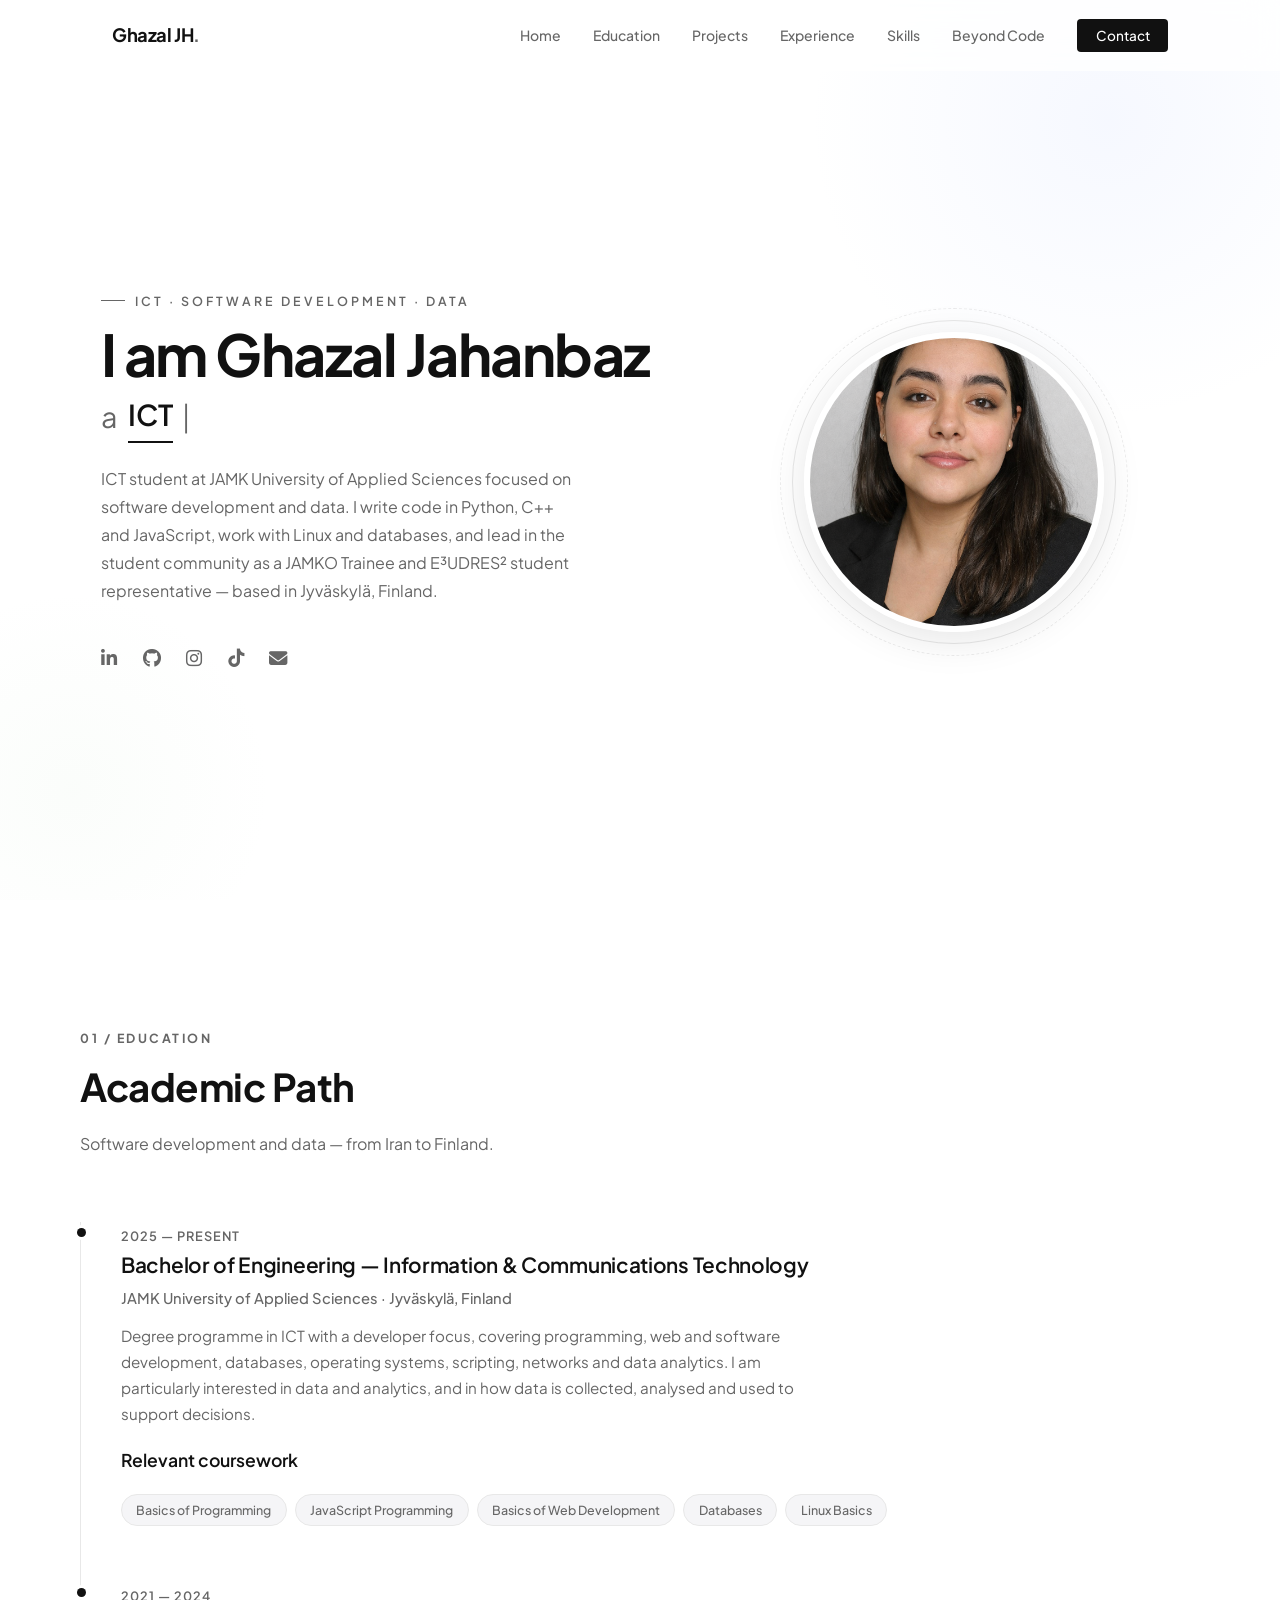
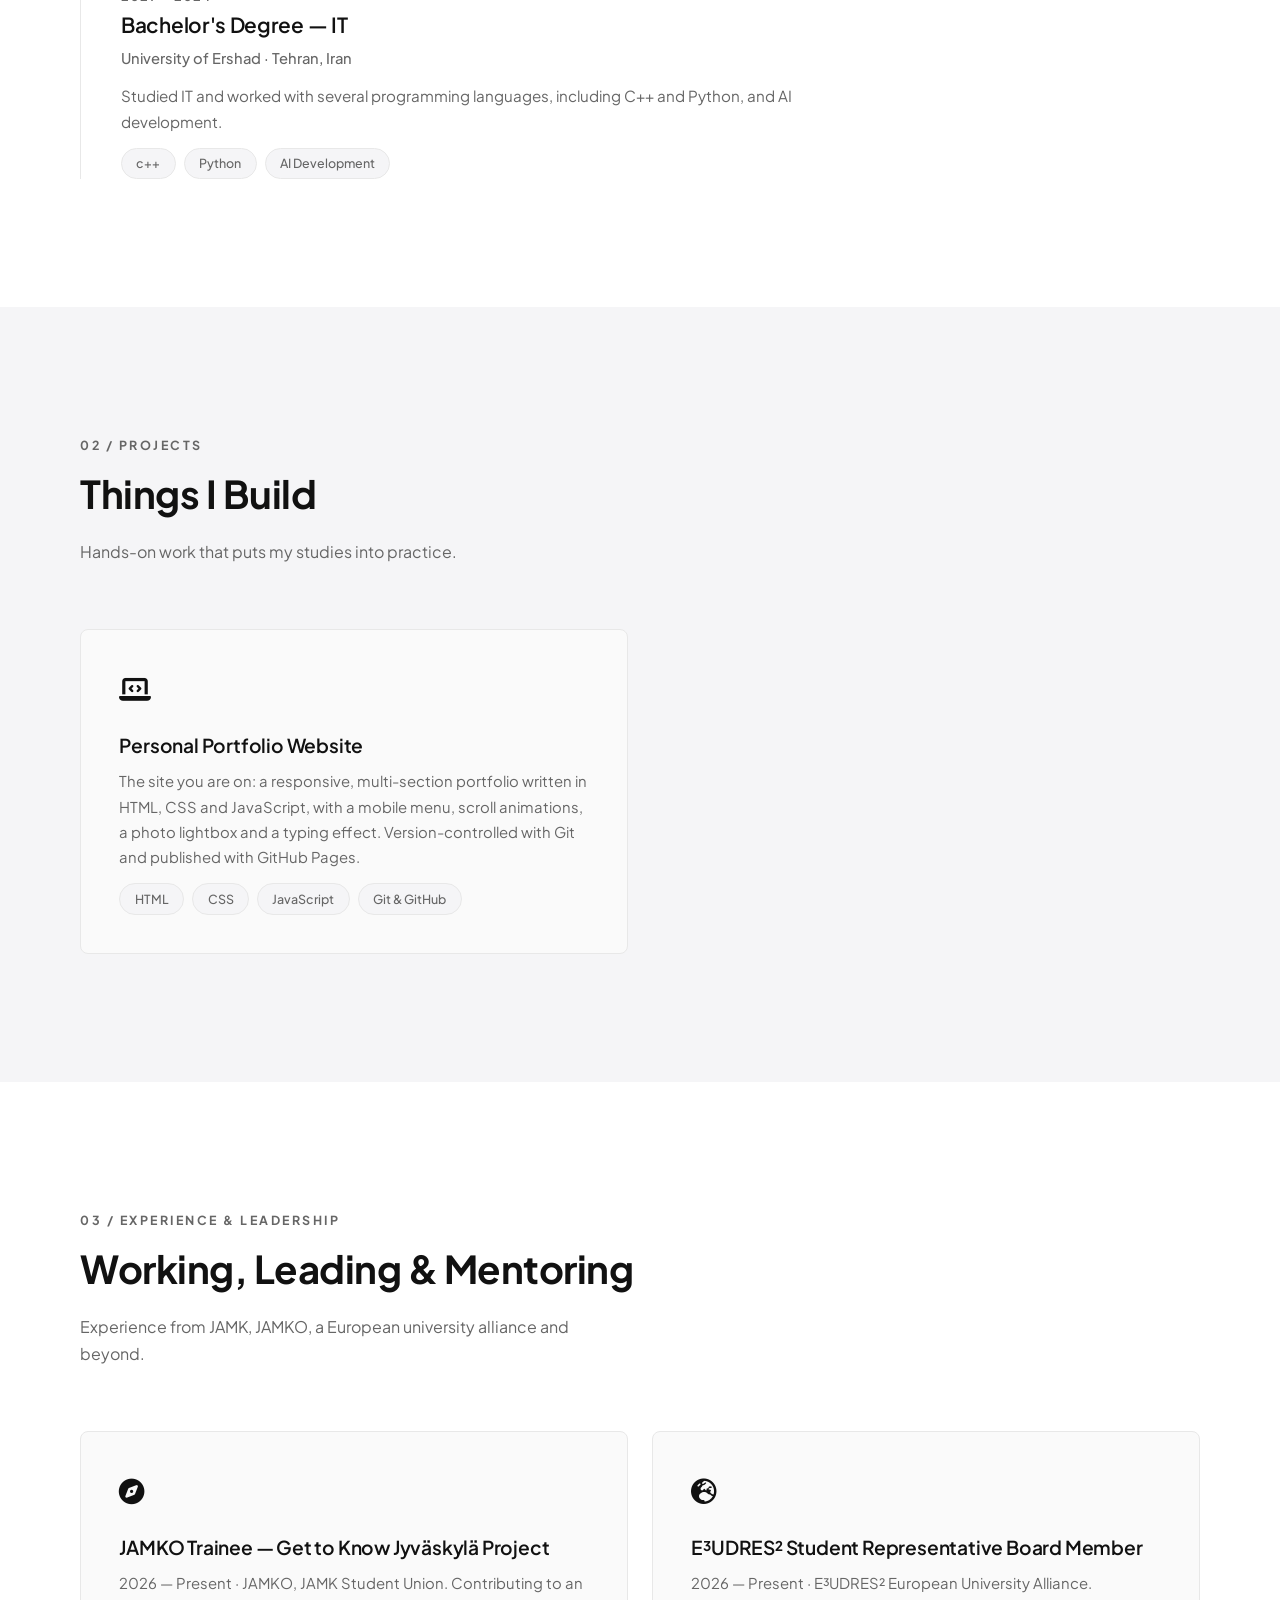
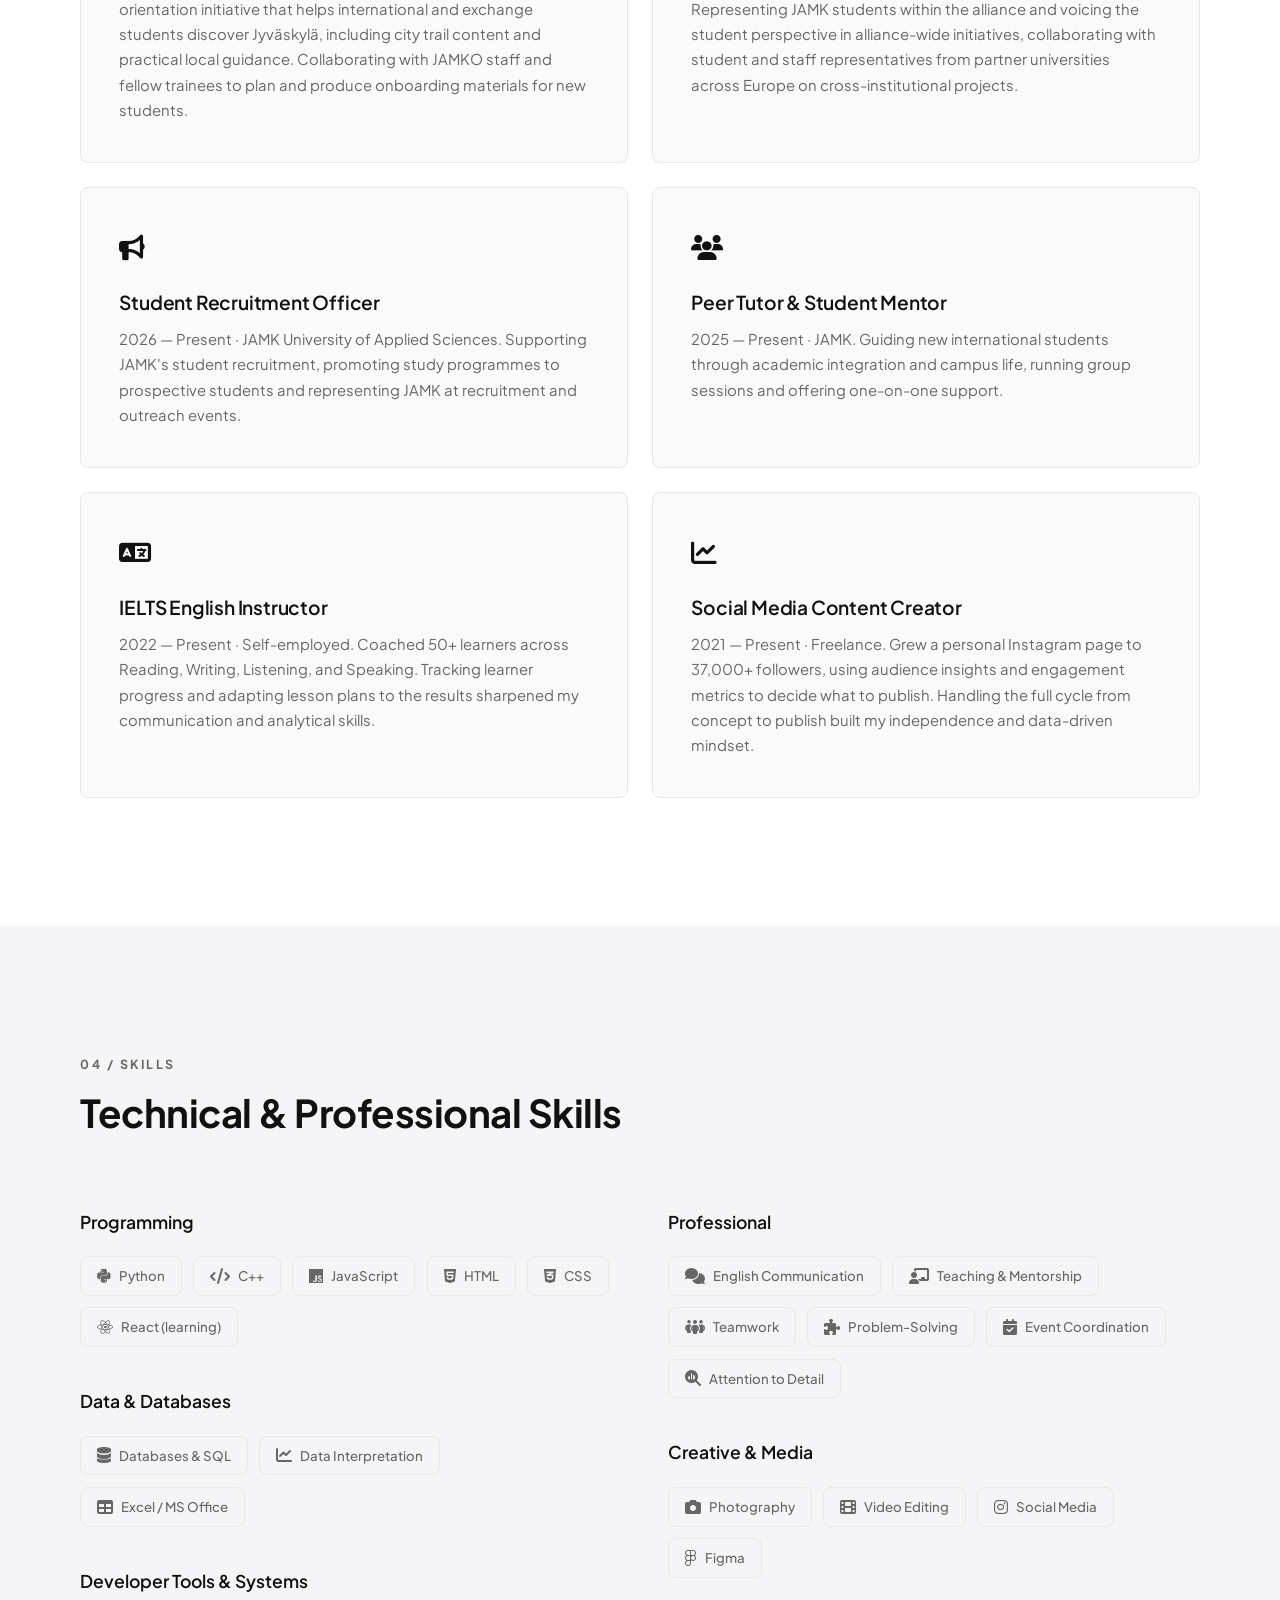
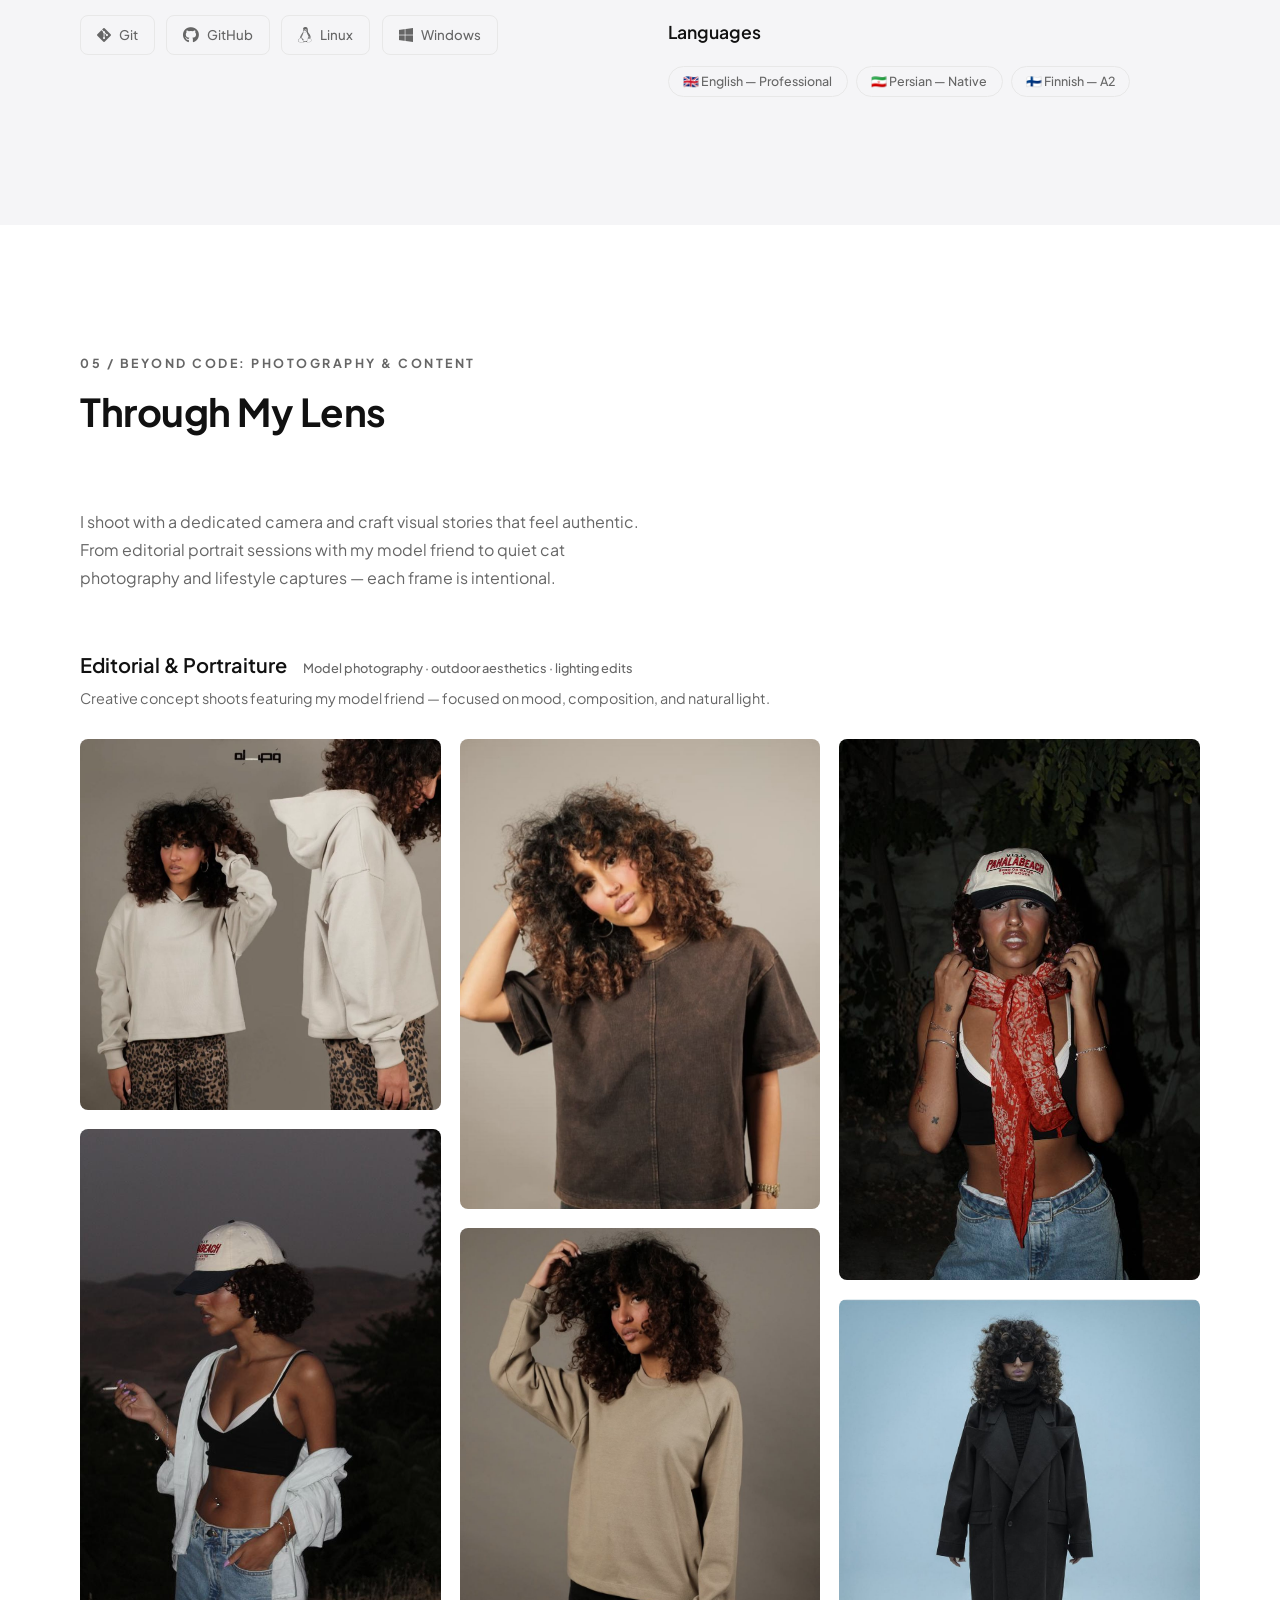
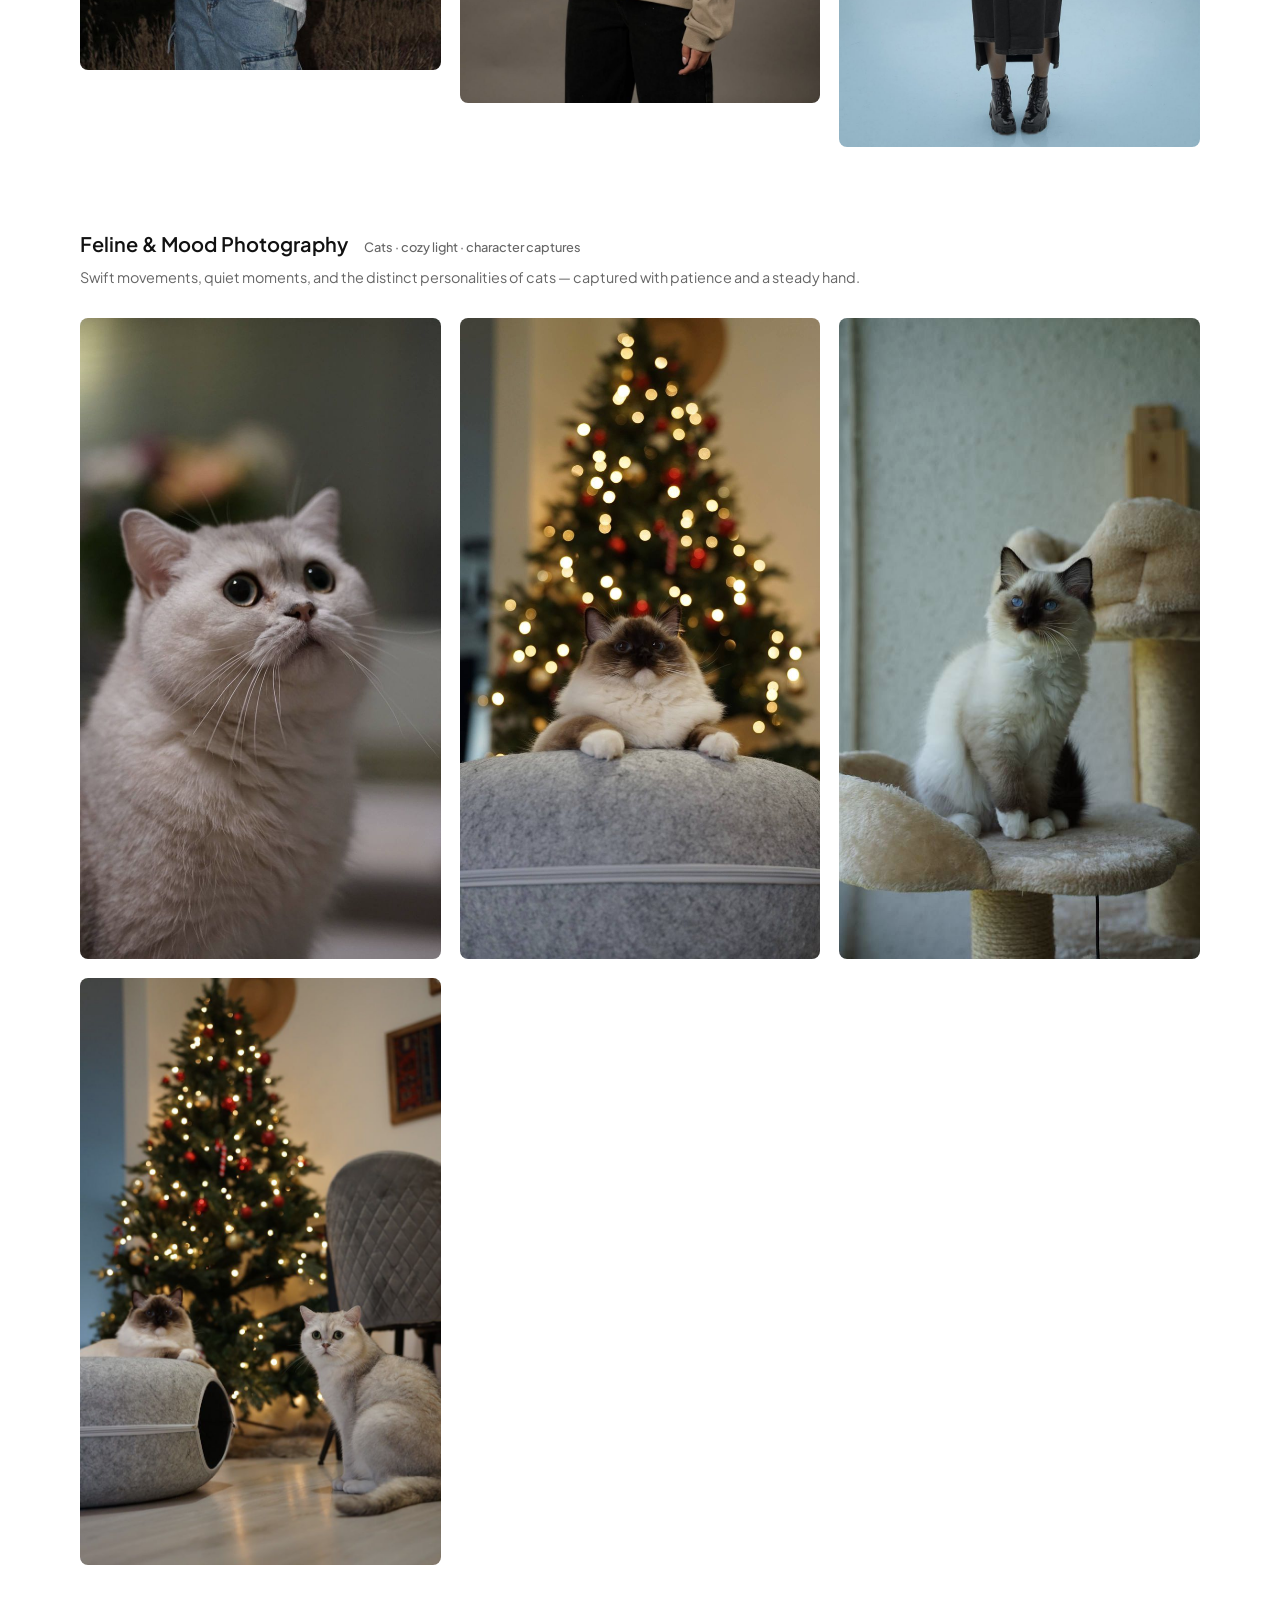
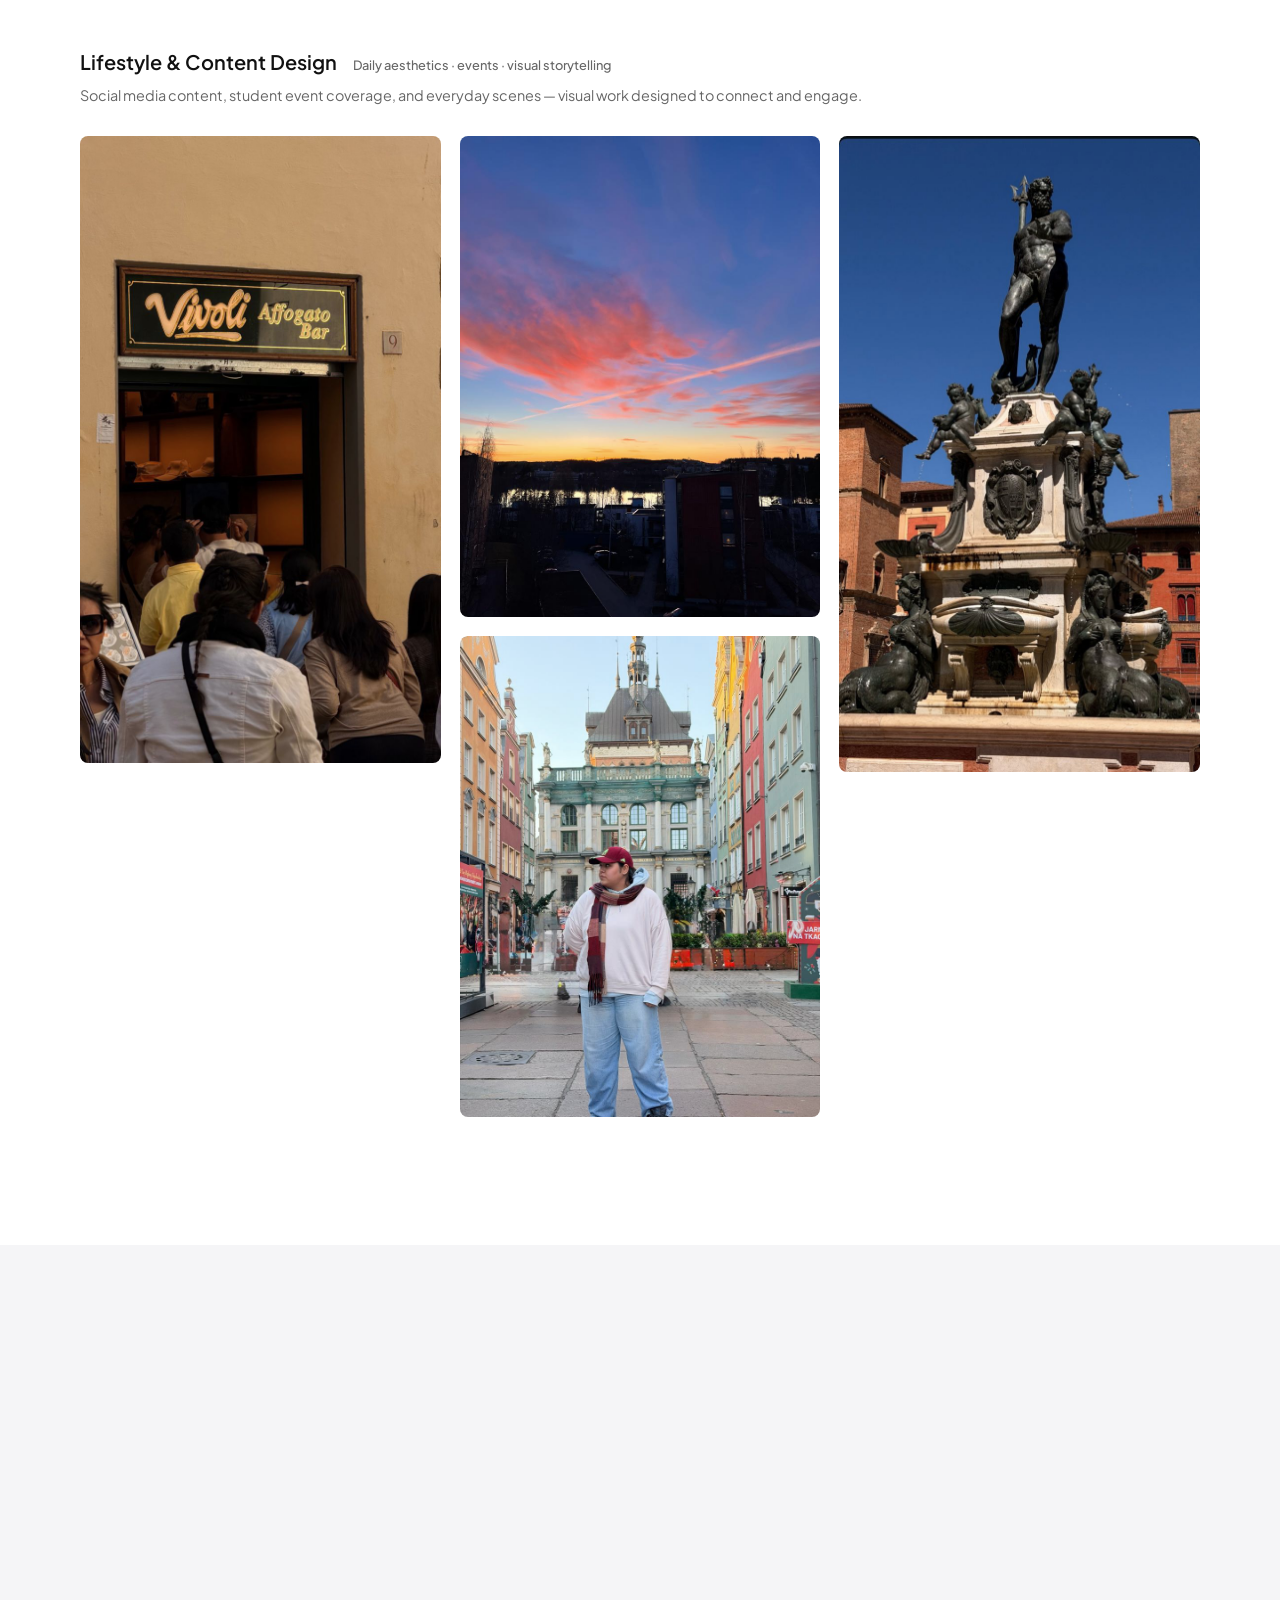
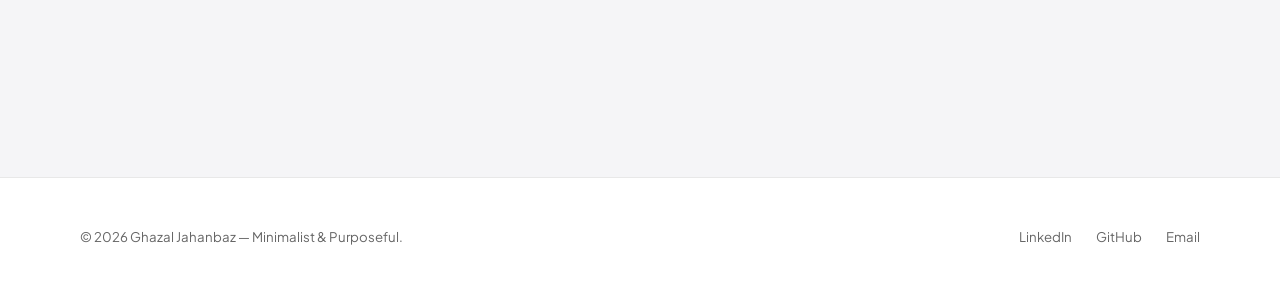
==== commit 11fa8736: "Update index.html" ====
--- a/index.html
+++ b/index.html
@@ -98,49 +98,13 @@
             <h3>Bachelor of Engineering — Information & Communications Technology</h3>
             <p class="edu-place">JAMK University of Applied Sciences · Jyväskylä, Finland</p>
             <p class="edu-desc">Degree programme in ICT with a developer focus, covering programming, web and software development, databases, operating systems, scripting, networks and data analytics. I am particularly interested in data and analytics, and in how data is collected, analysed and used to support decisions.</p>
-            <p class="tools-title" style="margin-top:1.2rem;">Studies completed or in progress</p>
+            <p class="tools-title" style="margin-top:1.2rem;">Relevant coursework</p>
             <div class="edu-tags">
               <span class="tag-pill">Basics of Programming</span>
+              <span class="tag-pill">JavaScript Programming</span>
               <span class="tag-pill">Basics of Web Development</span>
-              <span class="tag-pill">JavaScript Programming</span>
               <span class="tag-pill">Databases</span>
               <span class="tag-pill">Linux Basics</span>
-              <span class="tag-pill">Windows Basics</span>
-              <span class="tag-pill">Digital Technology</span>
-              <span class="tag-pill">Math1 Equations</span>
-              <span class="tag-pill">ICT Skills</span>
-            </div>
-            <p class="tools-title" style="margin-top:1.2rem;">Programme curriculum — Developer</p>
-            <div class="edu-tags">
-              <span class="tag-pill">Frontend Programming</span>
-              <span class="tag-pill">Backend Programming</span>
-              <span class="tag-pill">Data Structures &amp; Algorithms</span>
-              <span class="tag-pill">Data Analytics &amp; Artificial Intelligence</span>
-              <span class="tag-pill">Project Management &amp; Quality Assurance</span>
-              <span class="tag-pill">Software Design</span>
-              <span class="tag-pill">Software Testing</span>
-              <span class="tag-pill">Object-oriented Programming</span>
-            </div>
-            <p class="tools-title" style="margin-top:1.2rem;">Programme curriculum — Operations, Security &amp; Mathematics</p>
-            <div class="edu-tags">
-              <span class="tag-pill">Scripting &amp; Automatization</span>
-              <span class="tag-pill">Servers &amp; Containers</span>
-              <span class="tag-pill">Data Networks</span>
-              <span class="tag-pill">Information Systems &amp; Architecture</span>
-              <span class="tag-pill">Cyber Security</span>
-              <span class="tag-pill">Information Security Technologies</span>
-              <span class="tag-pill">Math2 Functions</span>
-              <span class="tag-pill">Math3 Derivative &amp; Integral</span>
-              <span class="tag-pill">Math4 Discrete Mathematics</span>
-            </div>
-            <p class="tools-title" style="margin-top:1.2rem;">Data &amp; AI professional studies (curriculum options)</p>
-            <div class="edu-tags">
-              <span class="tag-pill">Data Sources &amp; Preprocessing</span>
-              <span class="tag-pill">Data Analysis &amp; Visualization</span>
-              <span class="tag-pill">Mathematical Foundations of Machine Learning</span>
-              <span class="tag-pill">Machine Learning Methods</span>
-              <span class="tag-pill">Time Series Analysis &amp; Forecasting</span>
-              <span class="tag-pill">Data Analytics Project</span>
             </div>
           </div>
           <div class="edu-item reveal delay-2">
@@ -232,65 +196,55 @@
         </div>
         <div class="skills-layout">
           <div class="reveal delay-1">
-            <div class="skill-item">
-              <div class="skill-label"><span>English Communication</span><span class="skill-pct">95%</span></div>
-              <div class="bar-track"><div class="bar-fill" data-width="95"></div></div>
-            </div>
-            <div class="skill-item">
-              <div class="skill-label"><span>Teaching & Mentorship</span><span class="skill-pct">88%</span></div>
-              <div class="bar-track"><div class="bar-fill" data-width="88"></div></div>
-            </div>
-            <div class="skill-item">
-              <div class="skill-label"><span>Event Planning & Coordination</span><span class="skill-pct">82%</span></div>
-              <div class="bar-track"><div class="bar-fill" data-width="82"></div></div>
-            </div>
-            <div class="skill-item">
-              <div class="skill-label"><span>Content Creation & Social Media</span><span class="skill-pct">90%</span></div>
-              <div class="bar-track"><div class="bar-fill" data-width="90"></div></div>
-            </div>
-            <div class="skill-item">
-              <div class="skill-label"><span>Photography & Video Editing</span><span class="skill-pct">85%</span></div>
-              <div class="bar-track"><div class="bar-fill" data-width="85"></div></div>
-            </div>
-          </div>
-          <div class="reveal delay-2">
-            <p class="tools-title">Coding & Development</p>
-            <div class="tools-grid">
-              <span class="tool-chip"><i class="fa-brands fa-python"></i> Python</span>
-              <span class="tool-chip"><i class="fa-solid fa-code"></i> C++</span>
-              <span class="tool-chip"><i class="fa-solid fa-code"></i> Programming Fundamentals</span>
-              <span class="tool-chip"><i class="fa-brands fa-html5"></i> HTML</span>
-              <span class="tool-chip"><i class="fa-brands fa-css3-alt"></i> CSS</span>
-              <span class="tool-chip"><i class="fa-brands fa-js"></i> JavaScript</span>
-              <span class="tool-chip"><i class="fa-solid fa-database"></i> Databases &amp; SQL</span>
-              <span class="tool-chip"><i class="fa-brands fa-git-alt"></i> Git</span>
-              <span class="tool-chip"><i class="fa-brands fa-linux"></i> Linux</span>
-              <span class="tool-chip"><i class="fa-brands fa-windows"></i> Windows</span>
-              <span class="tool-chip"><i class="fa-brands fa-react"></i> React (learning)</span>
+            <div>
+              <p class="tools-title">Programming</p>
+              <div class="tools-grid">
+                <span class="tool-chip"><i class="fa-brands fa-python"></i> Python</span>
+                <span class="tool-chip"><i class="fa-solid fa-code"></i> C++</span>
+                <span class="tool-chip"><i class="fa-brands fa-js"></i> JavaScript</span>
+                <span class="tool-chip"><i class="fa-brands fa-html5"></i> HTML</span>
+                <span class="tool-chip"><i class="fa-brands fa-css3-alt"></i> CSS</span>
+                <span class="tool-chip"><i class="fa-brands fa-react"></i> React (learning)</span>
+              </div>
             </div>
             <div style="margin-top:2.5rem;">
-              <p class="tools-title">Data & Analytics</p>
+              <p class="tools-title">Data &amp; Databases</p>
               <div class="tools-grid">
+                <span class="tool-chip"><i class="fa-solid fa-database"></i> Databases &amp; SQL</span>
                 <span class="tool-chip"><i class="fa-solid fa-chart-line"></i> Data Interpretation</span>
                 <span class="tool-chip"><i class="fa-solid fa-table"></i> Excel / MS Office</span>
+              </div>
+            </div>
+            <div style="margin-top:2.5rem;">
+              <p class="tools-title">Developer Tools &amp; Systems</p>
+              <div class="tools-grid">
+                <span class="tool-chip"><i class="fa-brands fa-git-alt"></i> Git</span>
+                <span class="tool-chip"><i class="fa-brands fa-github"></i> GitHub</span>
+                <span class="tool-chip"><i class="fa-brands fa-linux"></i> Linux</span>
+                <span class="tool-chip"><i class="fa-brands fa-windows"></i> Windows</span>
+              </div>
+            </div>
+          </div>
+          <div class="reveal delay-2">
+            <div>
+              <p class="tools-title">Professional</p>
+              <div class="tools-grid">
+                <span class="tool-chip"><i class="fa-solid fa-comments"></i> English Communication</span>
+                <span class="tool-chip"><i class="fa-solid fa-chalkboard-user"></i> Teaching &amp; Mentorship</span>
+                <span class="tool-chip"><i class="fa-solid fa-people-group"></i> Teamwork</span>
                 <span class="tool-chip"><i class="fa-solid fa-puzzle-piece"></i> Problem-Solving</span>
+                <span class="tool-chip"><i class="fa-solid fa-calendar-check"></i> Event Coordination</span>
                 <span class="tool-chip"><i class="fa-solid fa-magnifying-glass-chart"></i> Attention to Detail</span>
               </div>
             </div>
             <div style="margin-top:2.5rem;">
-            <p class="tools-title">Tools & Platforms</p>
-            <div class="tools-grid">
-              <span class="tool-chip"><i class="fa-brands fa-instagram"></i> Instagram</span>
-              <span class="tool-chip"><i class="fa-brands fa-tiktok"></i> TikTok</span>
-              <span class="tool-chip"><i class="fa-brands fa-youtube"></i> YouTube</span>
-              <span class="tool-chip"><i class="fa-solid fa-camera"></i> Photography</span>
-              <span class="tool-chip"><i class="fa-solid fa-film"></i> Video Editing</span>
-              <span class="tool-chip"><i class="fa-brands fa-figma"></i> Figma</span>
-              <span class="tool-chip"><i class="fa-brands fa-github"></i> GitHub</span>
-              <span class="tool-chip"><i class="fa-brands fa-microsoft"></i> MS Office</span>
-              <span class="tool-chip"><i class="fa-solid fa-language"></i> IELTS</span>
-              <span class="tool-chip"><i class="fa-solid fa-people-group"></i> Teamwork</span>
-            </div>
+              <p class="tools-title">Creative &amp; Media</p>
+              <div class="tools-grid">
+                <span class="tool-chip"><i class="fa-solid fa-camera"></i> Photography</span>
+                <span class="tool-chip"><i class="fa-solid fa-film"></i> Video Editing</span>
+                <span class="tool-chip"><i class="fa-brands fa-instagram"></i> Social Media</span>
+                <span class="tool-chip"><i class="fa-brands fa-figma"></i> Figma</span>
+              </div>
             </div>
             <div style="margin-top:2.5rem;">
               <p class="tools-title">Languages</p>
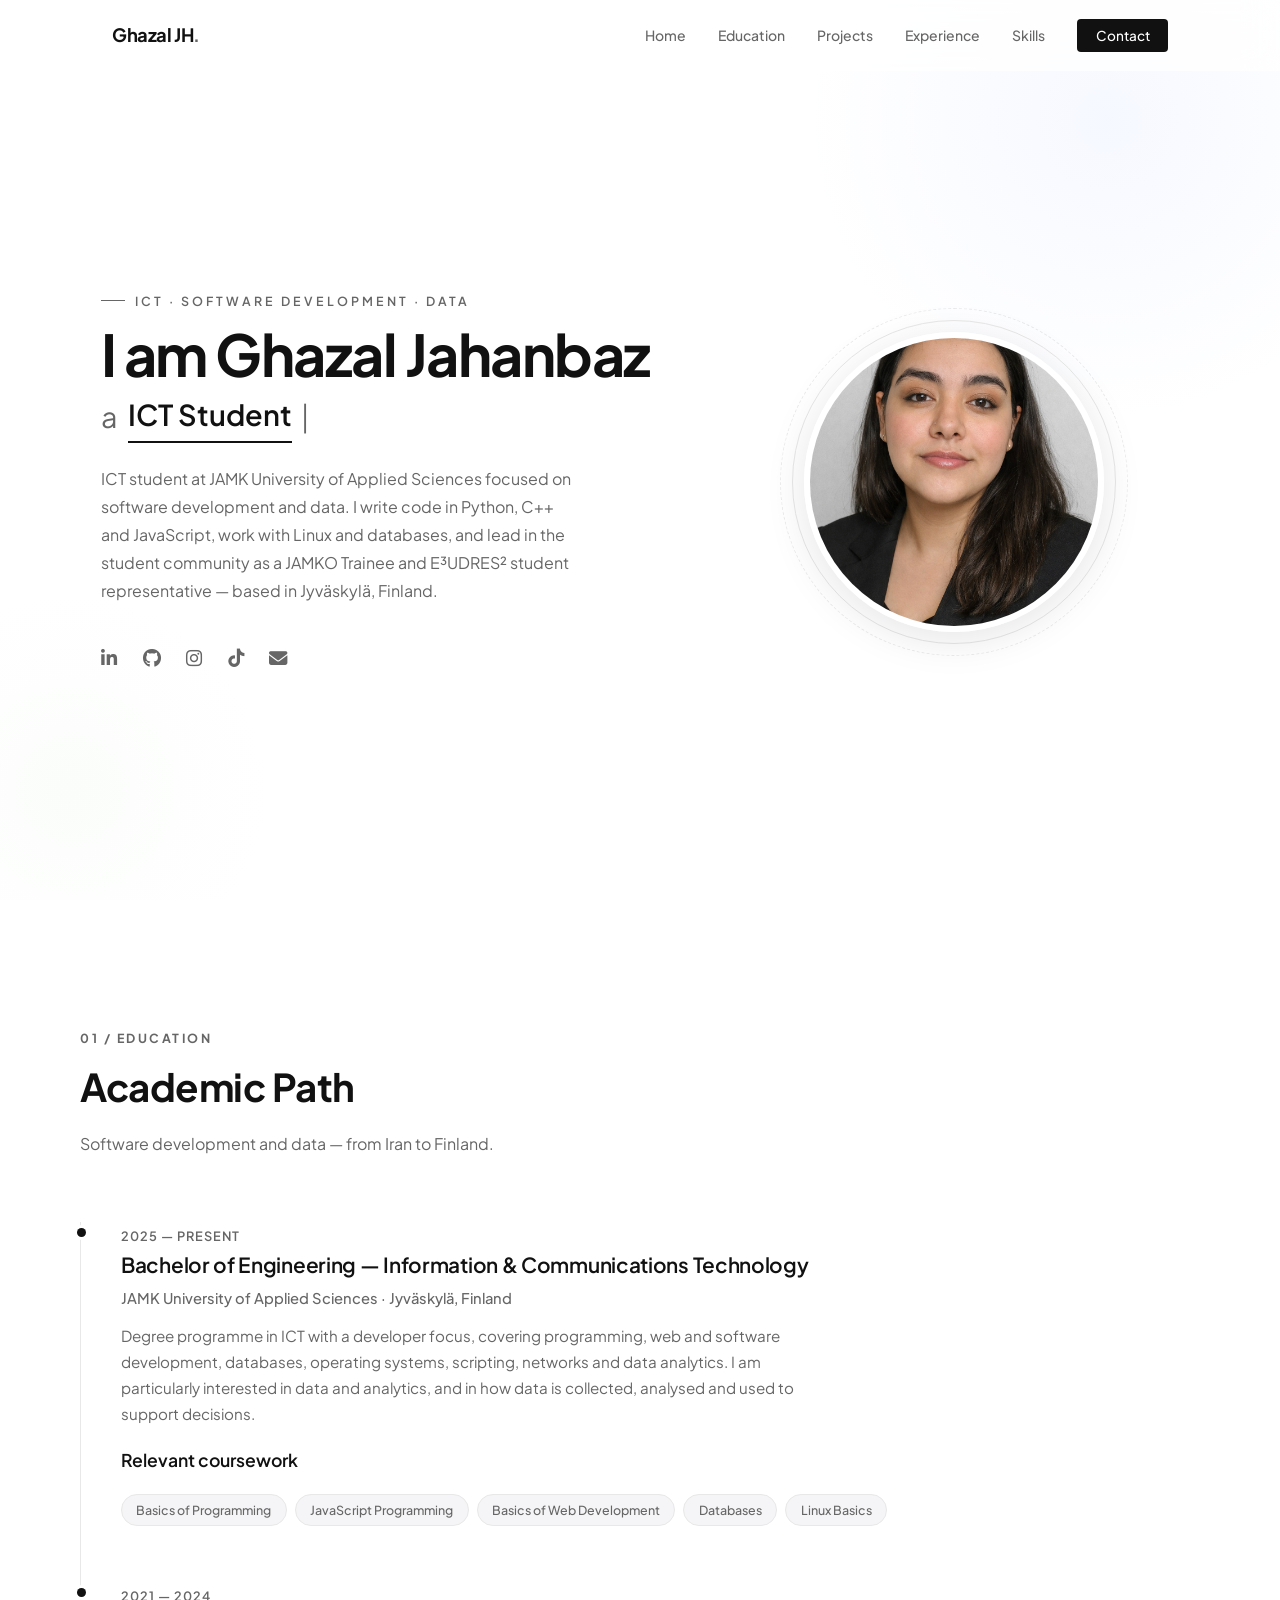
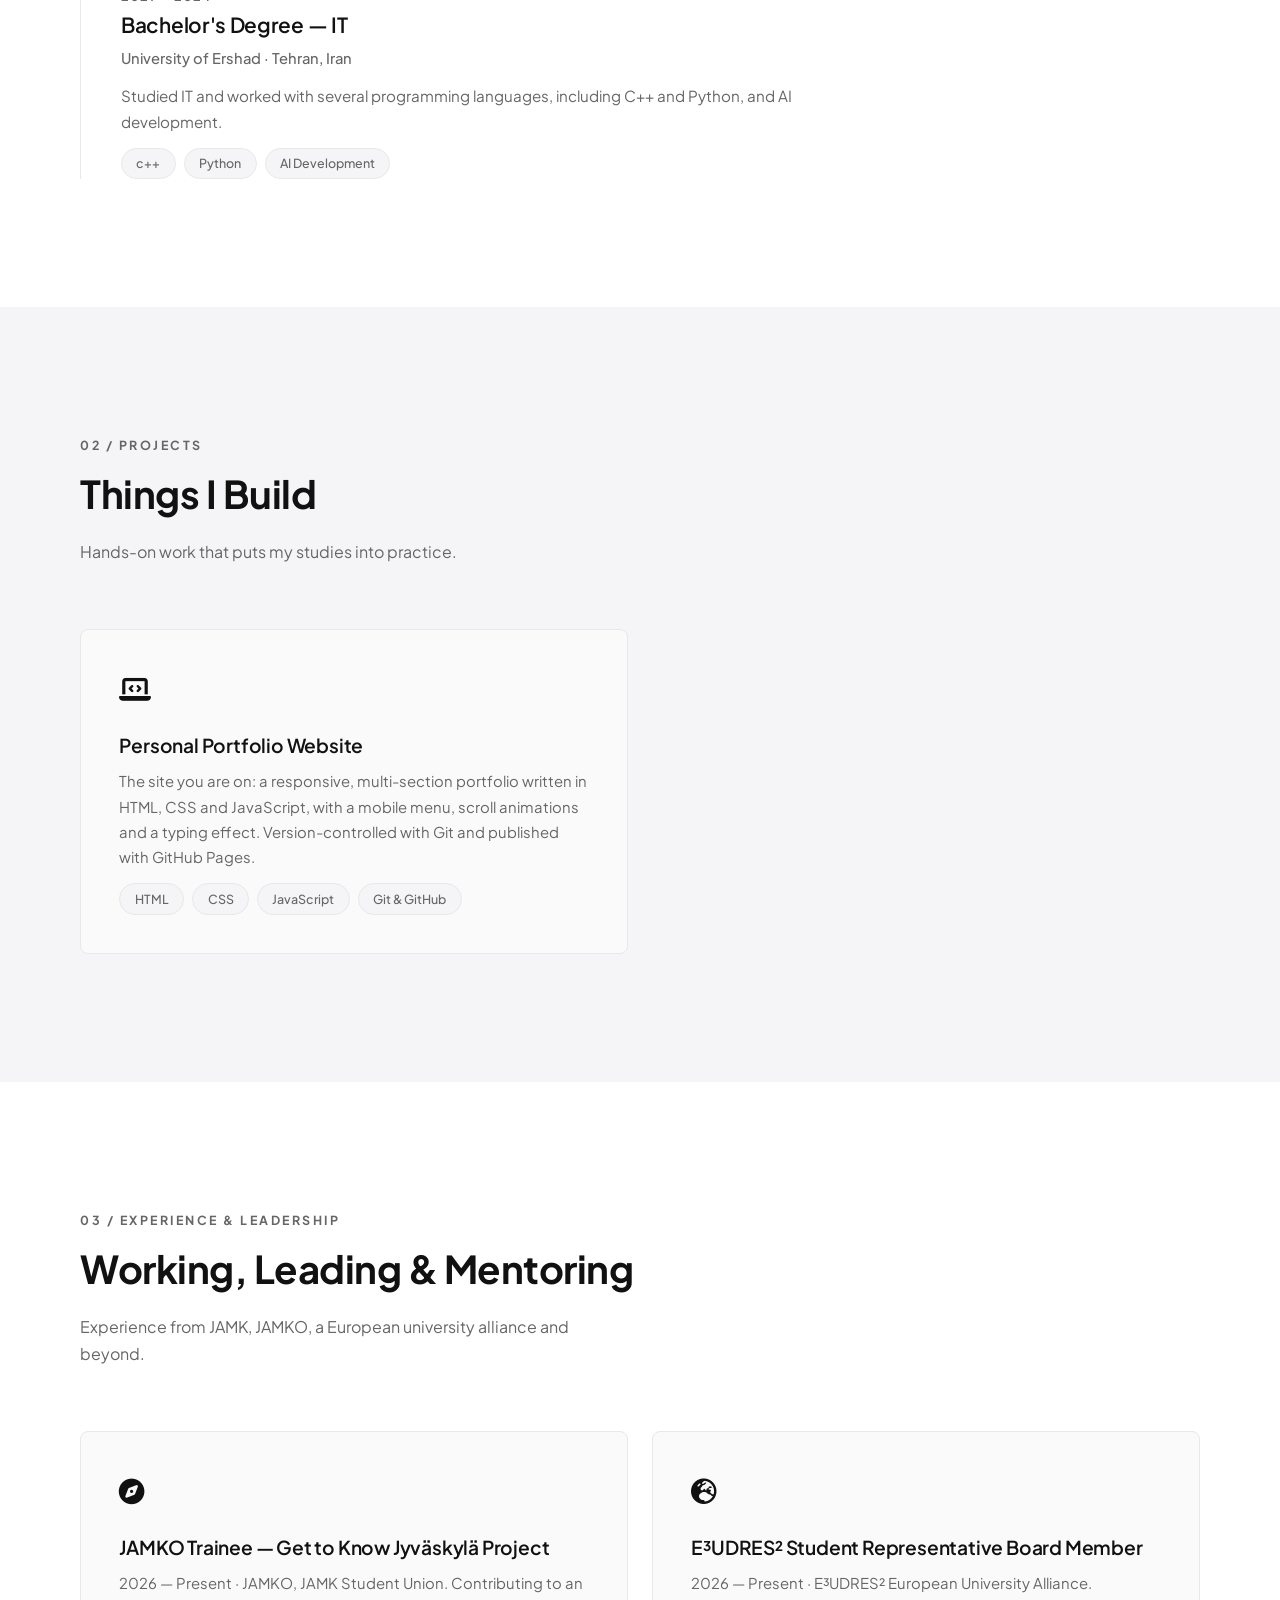
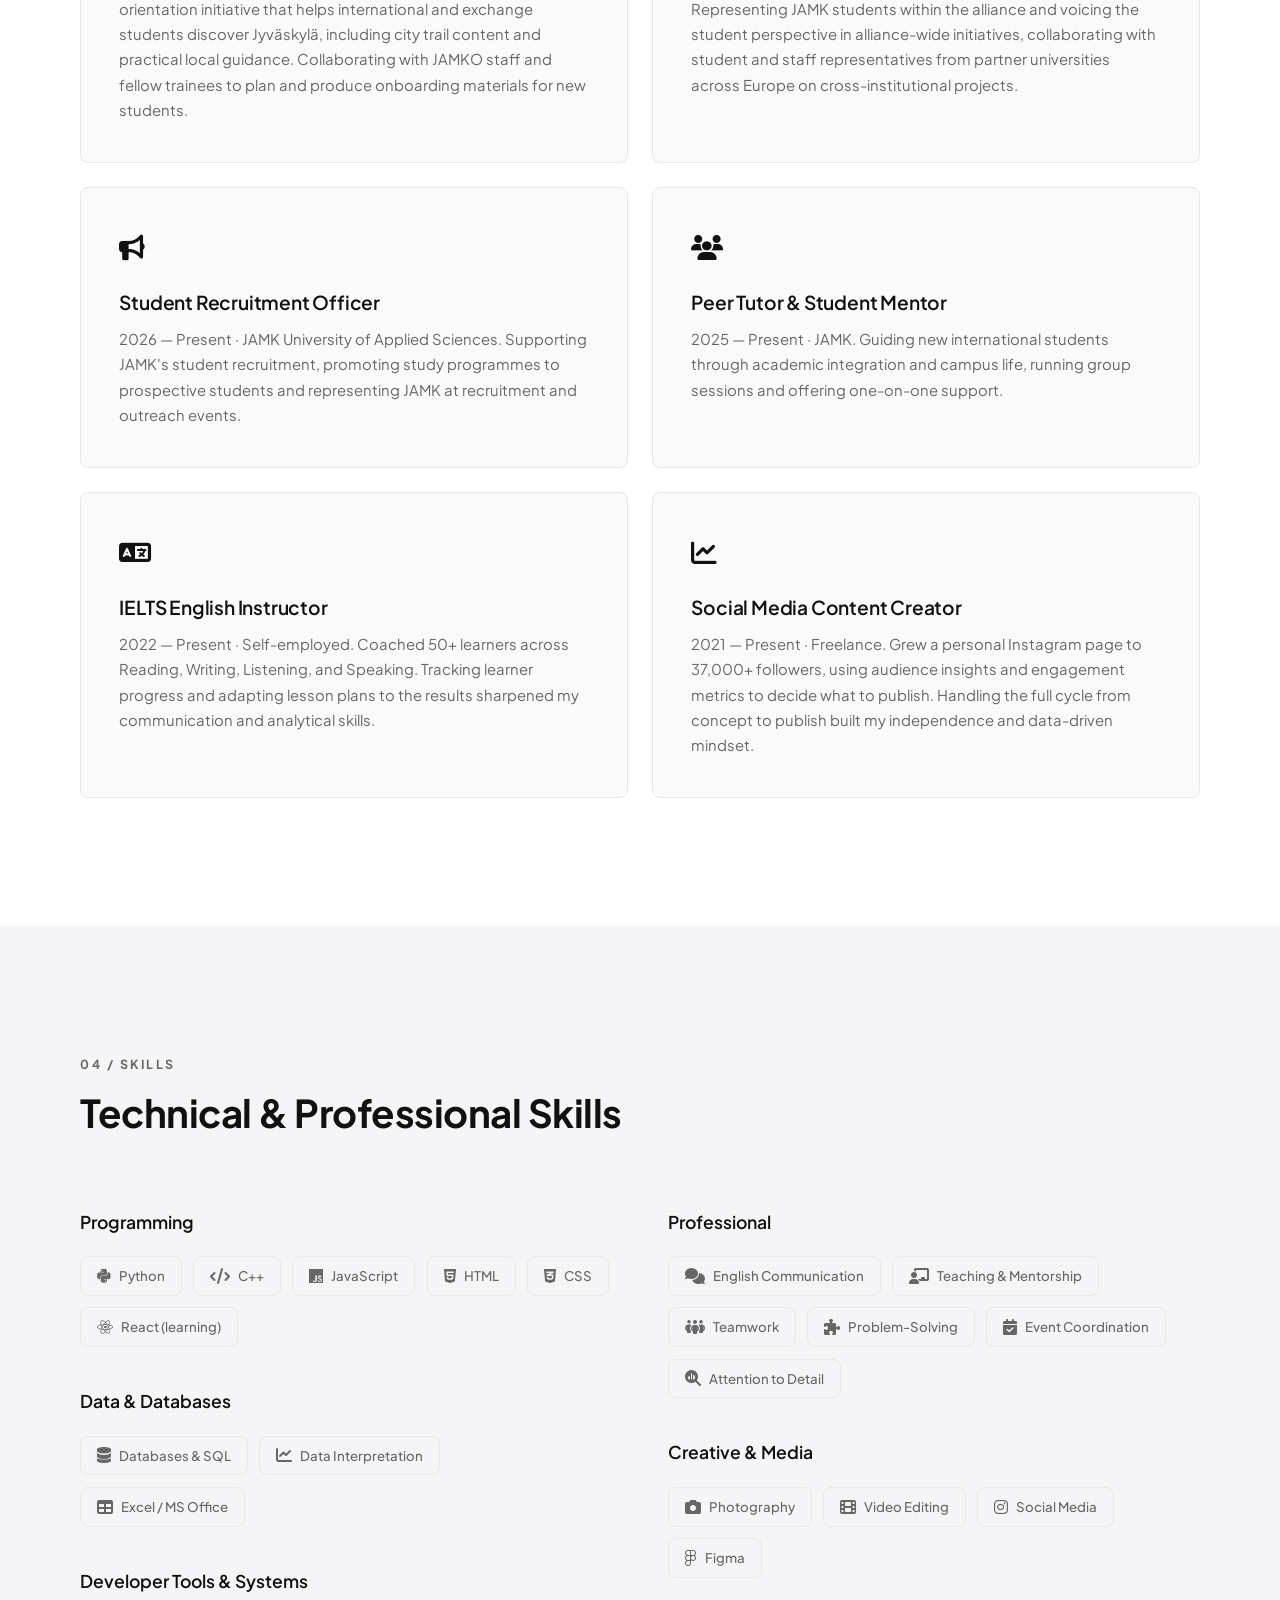
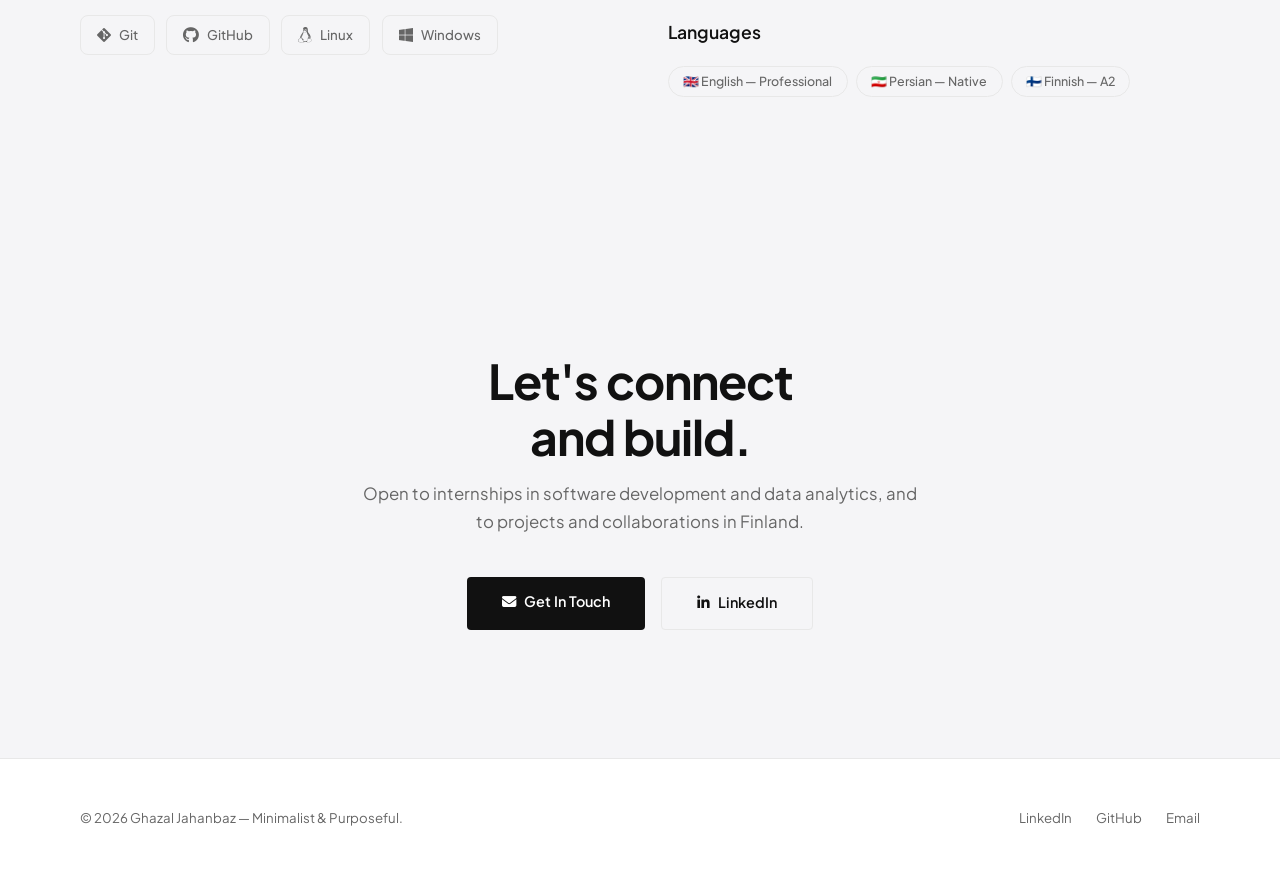
==== commit f8b8c574: "Update index.html" ====
--- a/index.html
+++ b/index.html
@@ -14,11 +14,6 @@
 </head>
 <body>
 
-  <div class="lightbox" id="lightbox">
-    <button class="lb-close" id="lbClose"><i class="fa-solid fa-xmark"></i></button>
-    <img src="" alt="Photo" id="lbImg">
-  </div>
-
   <nav id="navbar">
     <div class="nav-container">
       <div class="logo">Ghazal JH<span class="dot">.</span></div>
@@ -31,7 +26,6 @@
         <li><a href="#projects">Projects</a></li>
         <li><a href="#experience">Experience</a></li>
         <li><a href="#skills">Skills</a></li>
-        <li><a href="#photography">Beyond Code</a></li>
         <li><a href="#contact" class="btn-nav">Contact</a></li>
       </ul>
     </div>
@@ -133,7 +127,7 @@
           <div class="t-card reveal delay-1">
             <div class="t-icon"><i class="fa-solid fa-laptop-code"></i></div>
             <h3>Personal Portfolio Website</h3>
-            <p>The site you are on: a responsive, multi-section portfolio written in HTML, CSS and JavaScript, with a mobile menu, scroll animations, a photo lightbox and a typing effect. Version-controlled with Git and published with GitHub Pages.</p>
+            <p>The site you are on: a responsive, multi-section portfolio written in HTML, CSS and JavaScript, with a mobile menu, scroll animations and a typing effect. Version-controlled with Git and published with GitHub Pages.</p>
             <div class="edu-tags" style="margin-top:0.8rem;">
               <span class="tag-pill">HTML</span>
               <span class="tag-pill">CSS</span>
@@ -255,109 +249,6 @@
               </div>
             </div>
           </div>
-        </div>
-      </div>
-    </section>
-
-    <section id="photography" class="section">
-      <div class="container">
-        <div class="section-header reveal">
-          <span class="section-number">05 / Beyond Code: Photography & Content</span>
-          <h2 class="section-title">Through My Lens</h2>
-        </div>
-        <p class="gallery-intro reveal delay-1">
-          I shoot with a dedicated camera and craft visual stories that feel authentic.
-          From editorial portrait sessions with my model friend to quiet cat photography
-          and lifestyle captures — each frame is intentional.
-        </p>
-        <div class="photo-categories">
-
-          <div class="cat-block reveal">
-            <div class="cat-header">
-              <h3>Editorial & Portraiture</h3>
-              <span class="cat-count">Model photography · outdoor aesthetics · lighting edits</span>
-            </div>
-            <p class="cat-desc">Creative concept shoots featuring my model friend — focused on mood, composition, and natural light.</p>
-            <div class="masonry">
-              <div class="masonry-item" onclick="openLightbox(this)">
-                <img src="images/model1.jpeg" alt="Portrait 1" onerror="this.parentElement.outerHTML='<div class=\'photo-ph taller\'><i class=\'fa-solid fa-user\'></i><span>model1.jpg</span></div>'">
-                <div class="photo-overlay"><span class="overlay-label">Portrait Series</span></div>
-              </div>
-              <div class="masonry-item" onclick="openLightbox(this)">
-                <img src="images/model2.jpeg" alt="Portrait 2" onerror="this.parentElement.outerHTML='<div class=\'photo-ph tall\'><i class=\'fa-solid fa-user\'></i><span>model2.jpg</span></div>'">
-                <div class="photo-overlay"><span class="overlay-label">Outdoor Light</span></div>
-              </div>
-              <div class="masonry-item" onclick="openLightbox(this)">
-                <img src="images/model3.jpeg" alt="Portrait 3" onerror="this.parentElement.outerHTML='<div class=\'photo-ph taller\'><i class=\'fa-solid fa-user\'></i><span>model3.jpg</span></div>'">
-                <div class="photo-overlay"><span class="overlay-label">Editorial</span></div>
-              </div>
-              <div class="masonry-item" onclick="openLightbox(this)">
-                <img src="images/model4.jpeg" alt="Portrait 4" onerror="this.parentElement.outerHTML='<div class=\'photo-ph\'><i class=\'fa-solid fa-user\'></i><span>model4.jpg</span></div>'">
-                <div class="photo-overlay"><span class="overlay-label">Fashion</span></div>
-              </div>
-              <div class="masonry-item" onclick="openLightbox(this)">
-                <img src="images/model5.jpeg" alt="Portrait 5" onerror="this.parentElement.outerHTML='<div class=\'photo-ph tall\'><i class=\'fa-solid fa-user\'></i><span>model5.jpg</span></div>'">
-                <div class="photo-overlay"><span class="overlay-label">Natural Light</span></div>
-              </div>
-              <div class="masonry-item" onclick="openLightbox(this)">
-                <img src="images/model6.jpeg" alt="Portrait 6" onerror="this.parentElement.outerHTML='<div class=\'photo-ph\'><i class=\'fa-solid fa-user\'></i><span>model6.jpg</span></div>'">
-                <div class="photo-overlay"><span class="overlay-label">Close-up</span></div>
-              </div>
-            </div>
-          </div>
-
-          <div class="cat-block reveal">
-            <div class="cat-header">
-              <h3>Feline & Mood Photography</h3>
-              <span class="cat-count">Cats · cozy light · character captures</span>
-            </div>
-            <p class="cat-desc">Swift movements, quiet moments, and the distinct personalities of cats — captured with patience and a steady hand.</p>
-            <div class="masonry">
-              <div class="masonry-item" onclick="openLightbox(this)">
-                <img src="images/cat1.jpeg" alt="Cat 1" onerror="this.parentElement.outerHTML='<div class=\'photo-ph tall\'><i class=\'fa-solid fa-cat\'></i><span>cat1.jpg</span></div>'">
-                <div class="photo-overlay"><span class="overlay-label">Feline</span></div>
-              </div>
-              <div class="masonry-item" onclick="openLightbox(this)">
-                <img src="images/cat2.jpeg" alt="Cat 2" onerror="this.parentElement.outerHTML='<div class=\'photo-ph\'><i class=\'fa-solid fa-cat\'></i><span>cat2.jpg</span></div>'">
-                <div class="photo-overlay"><span class="overlay-label">Mood</span></div>
-              </div>
-              <div class="masonry-item" onclick="openLightbox(this)">
-                <img src="images/cat3.jpeg" alt="Cat 3" onerror="this.parentElement.outerHTML='<div class=\'photo-ph taller\'><i class=\'fa-solid fa-cat\'></i><span>cat3.jpg</span></div>'">
-                <div class="photo-overlay"><span class="overlay-label">Golden Hour</span></div>
-              </div>
-              <div class="masonry-item" onclick="openLightbox(this)">
-                <img src="images/cat4.jpeg" alt="Cat 4" onerror="this.parentElement.outerHTML='<div class=\'photo-ph\'><i class=\'fa-solid fa-cat\'></i><span>cat4.jpg</span></div>'">
-                <div class="photo-overlay"><span class="overlay-label">Character</span></div>
-              </div>
-            </div>
-          </div>
-
-          <div class="cat-block reveal">
-            <div class="cat-header">
-              <h3>Lifestyle & Content Design</h3>
-              <span class="cat-count">Daily aesthetics · events · visual storytelling</span>
-            </div>
-            <p class="cat-desc">Social media content, student event coverage, and everyday scenes — visual work designed to connect and engage.</p>
-            <div class="masonry">
-              <div class="masonry-item" onclick="openLightbox(this)">
-                <img src="images/life1.jpeg" alt="Lifestyle 1" onerror="this.parentElement.outerHTML='<div class=\'photo-ph taller\'><i class=\'fa-solid fa-wand-magic-sparkles\'></i><span>life1.jpg</span></div>'">
-                <div class="photo-overlay"><span class="overlay-label">Lifestyle</span></div>
-              </div>
-              <div class="masonry-item" onclick="openLightbox(this)">
-                <img src="images/life2.jpeg" alt="Lifestyle 2" onerror="this.parentElement.outerHTML='<div class=\'photo-ph\'><i class=\'fa-solid fa-wand-magic-sparkles\'></i><span>life2.jpg</span></div>'">
-                <div class="photo-overlay"><span class="overlay-label">Content</span></div>
-              </div>
-              <div class="masonry-item" onclick="openLightbox(this)">
-                <img src="images/life3.jpeg" alt="Lifestyle 3" onerror="this.parentElement.outerHTML='<div class=\'photo-ph tall\'><i class=\'fa-solid fa-wand-magic-sparkles\'></i><span>life3.jpg</span></div>'">
-                <div class="photo-overlay"><span class="overlay-label">Event Coverage</span></div>
-              </div>
-              <div class="masonry-item" onclick="openLightbox(this)">
-                <img src="images/life4.jpeg" alt="Lifestyle 4" onerror="this.parentElement.outerHTML='<div class=\'photo-ph\'><i class=\'fa-solid fa-wand-magic-sparkles\'></i><span>life4.jpg</span></div>'">
-                <div class="photo-overlay"><span class="overlay-label">Aesthetic</span></div>
-              </div>
-            </div>
-          </div>
-
         </div>
       </div>
     </section>
@@ -450,26 +341,6 @@
 
     typeWord();
 
-    const lightbox = document.getElementById('lightbox');
-    const lbImg    = document.getElementById('lbImg');
-    const lbClose  = document.getElementById('lbClose');
-
-    function openLightbox(el) {
-      const img = el.querySelector('img');
-      if (!img || img.naturalWidth === 0) return;
-      lbImg.src = img.src;
-      lightbox.classList.add('open');
-      document.body.style.overflow = 'hidden';
-    }
-
-    lbClose.addEventListener('click', closeLightbox);
-    lightbox.addEventListener('click', e => { if (e.target === lightbox) closeLightbox(); });
-    document.addEventListener('keydown', e => { if (e.key === 'Escape') closeLightbox(); });
-
-    function closeLightbox() {
-      lightbox.classList.remove('open');
-      document.body.style.overflow = '';
-    }
   </script>
 
 </body>
